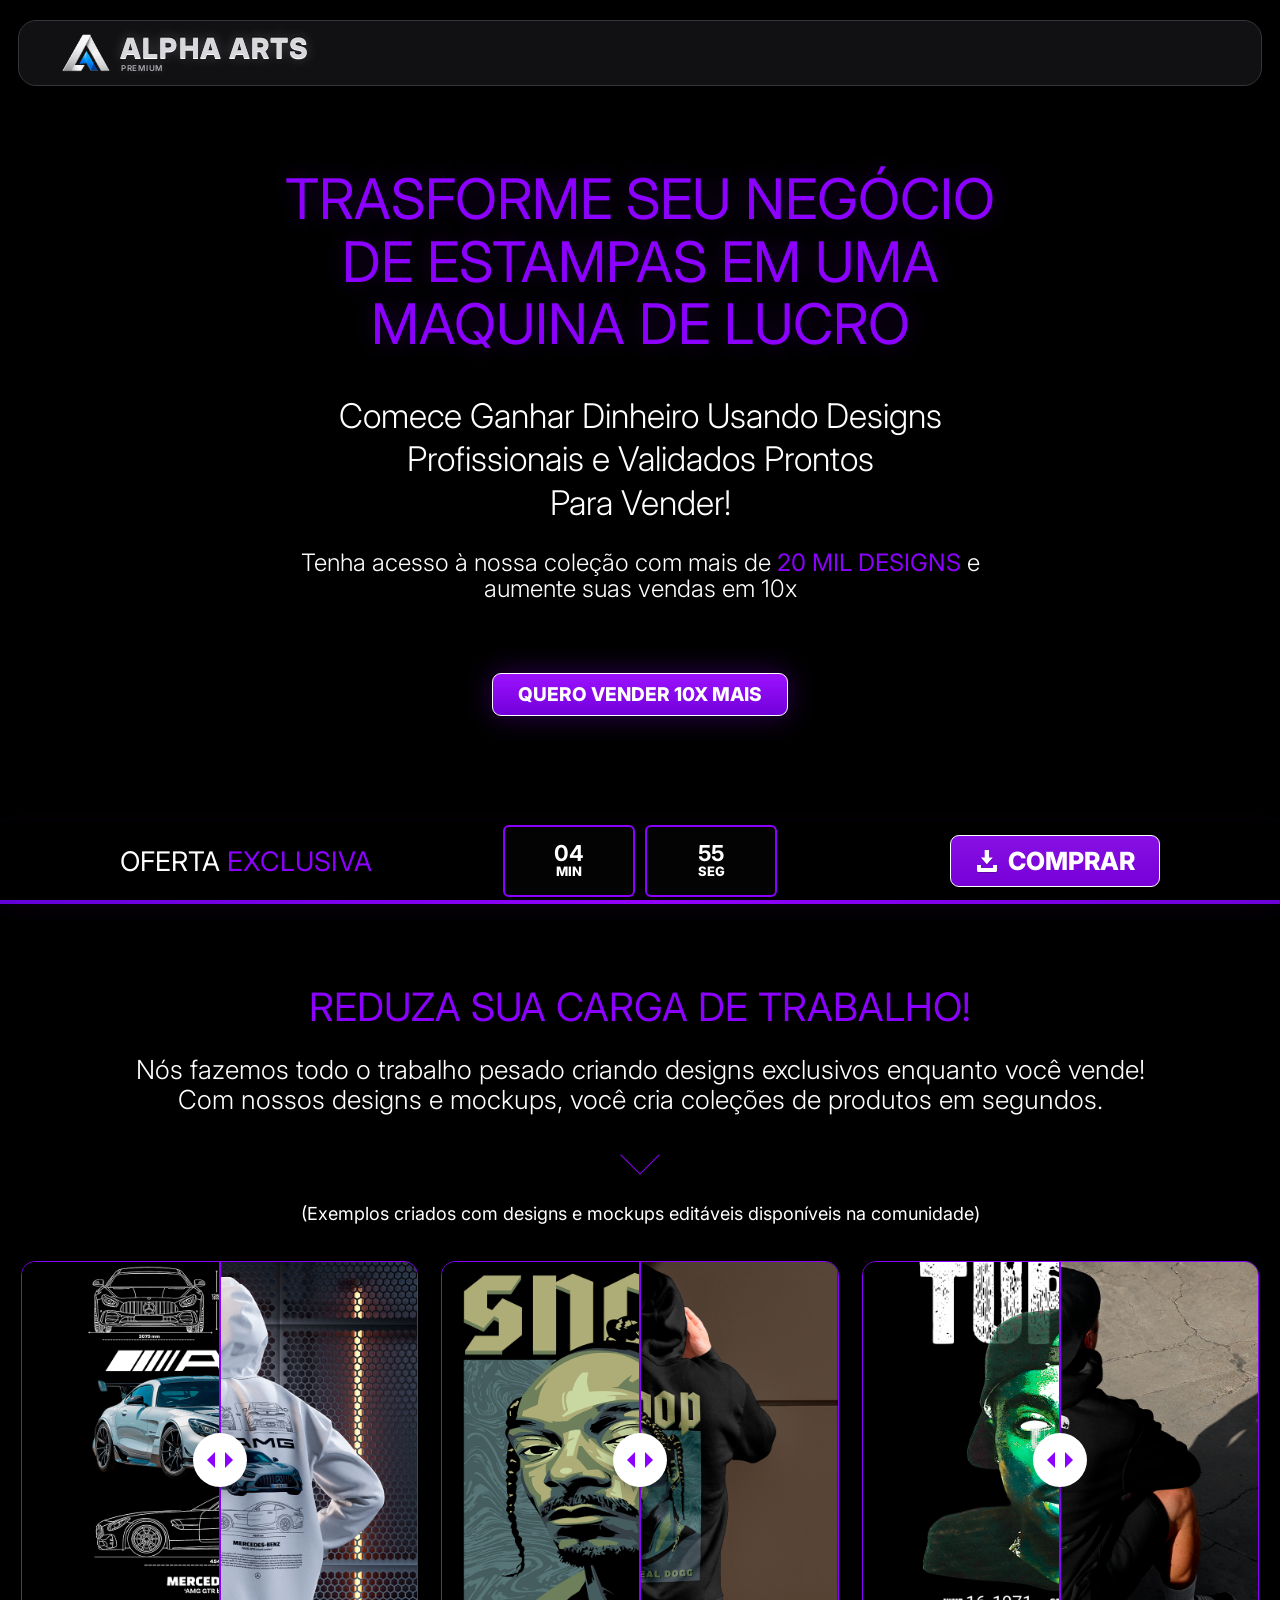
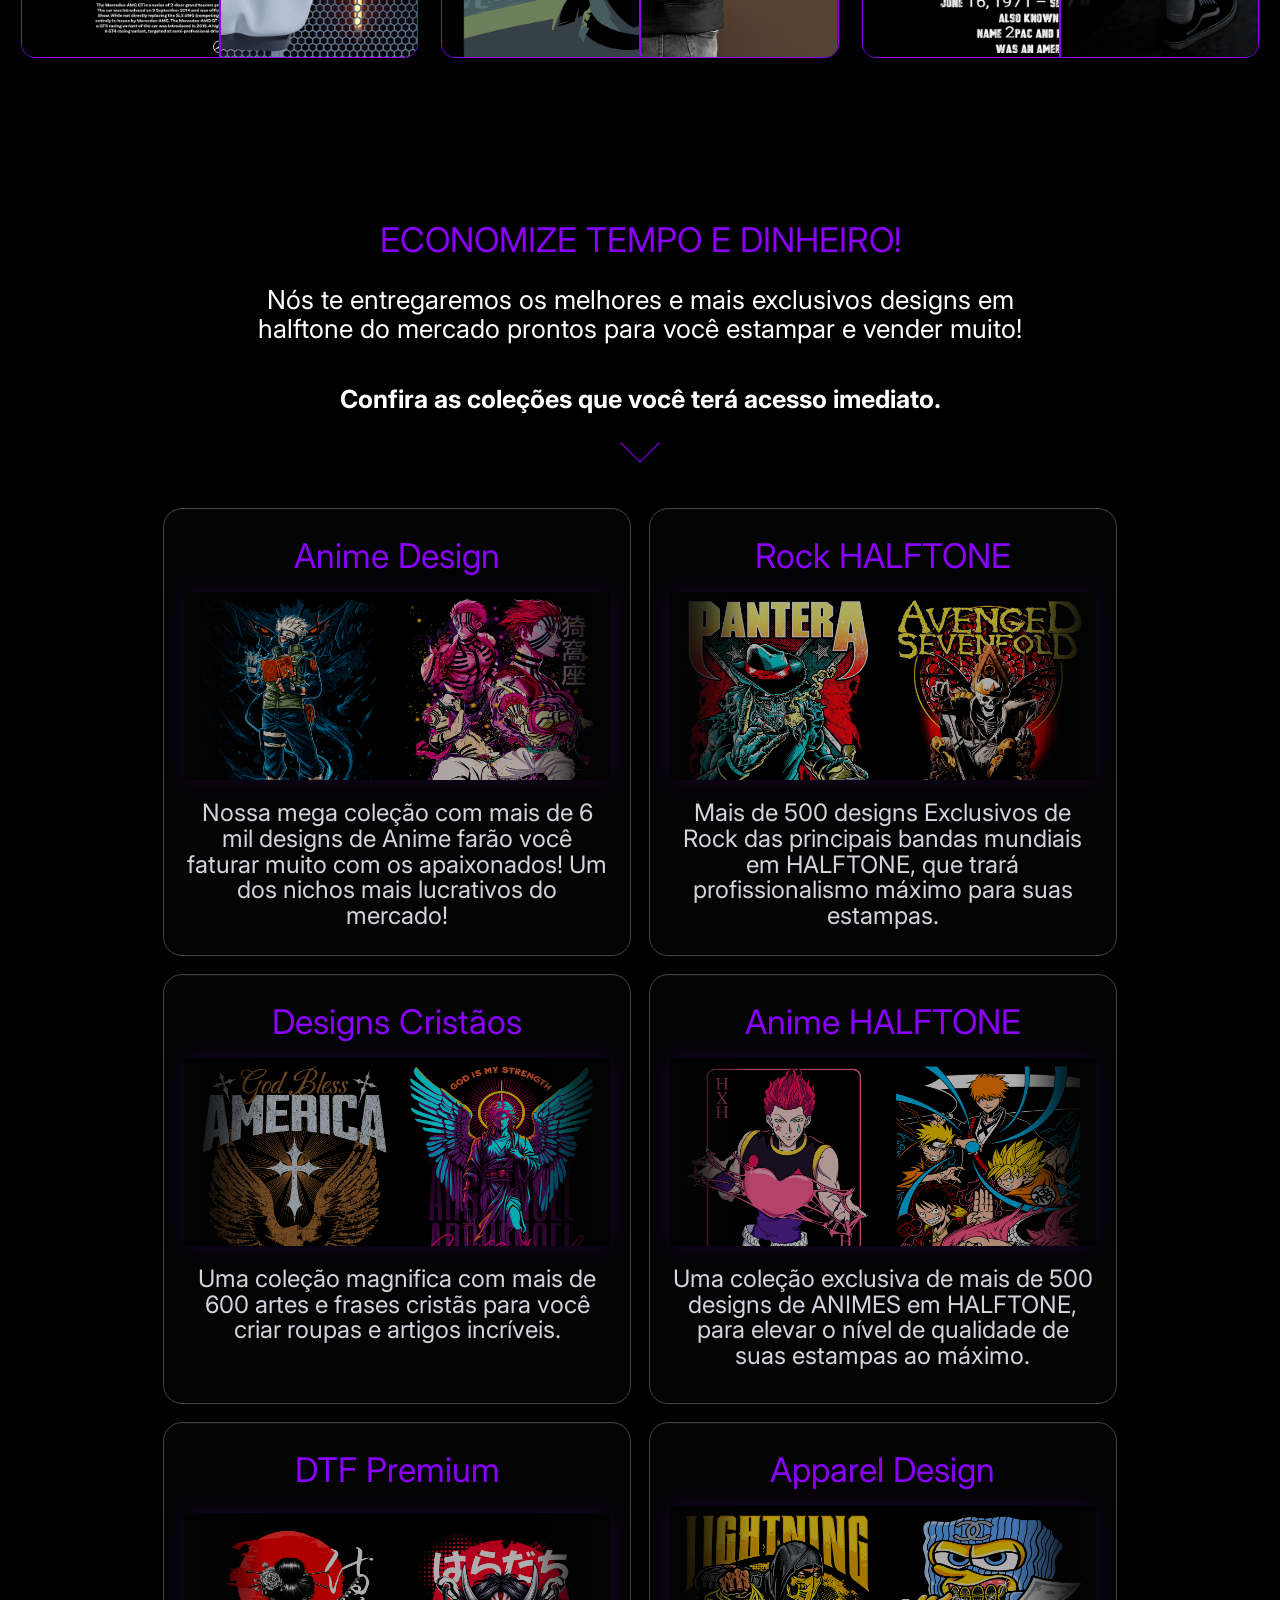
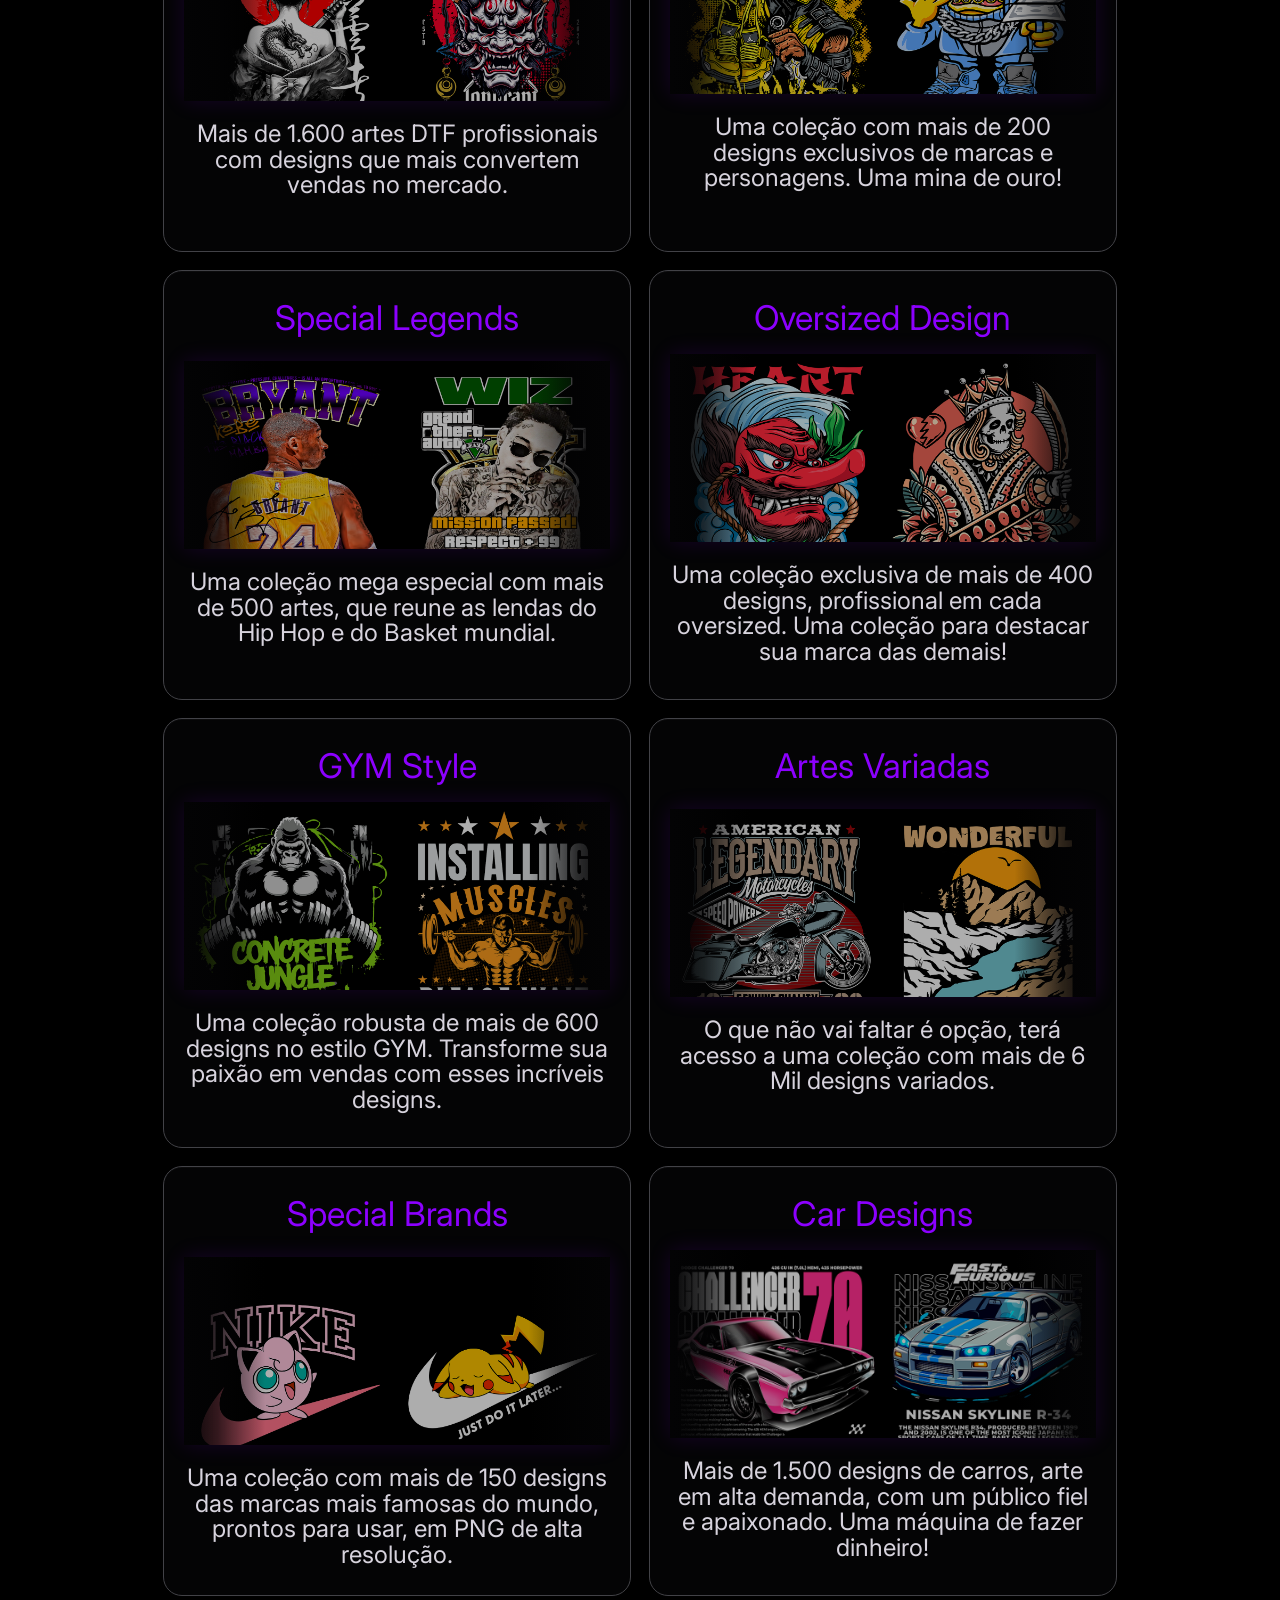
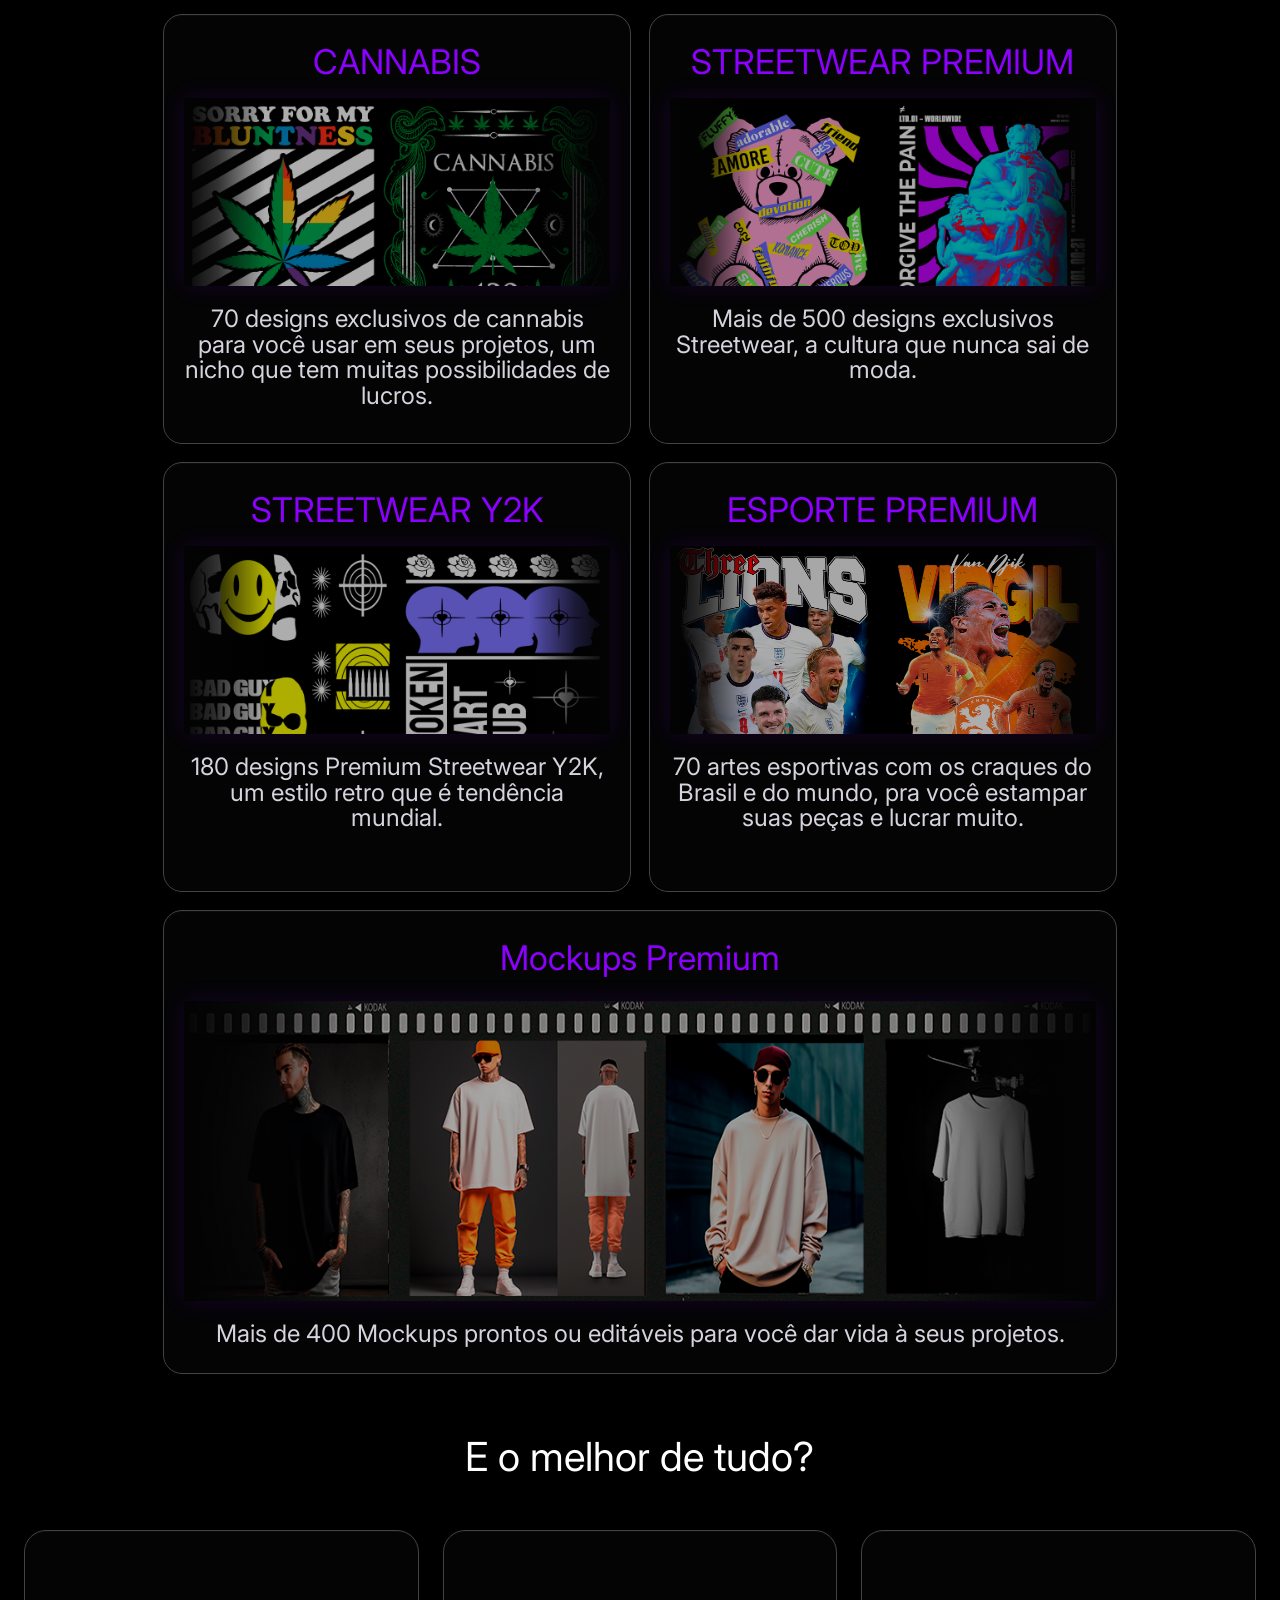
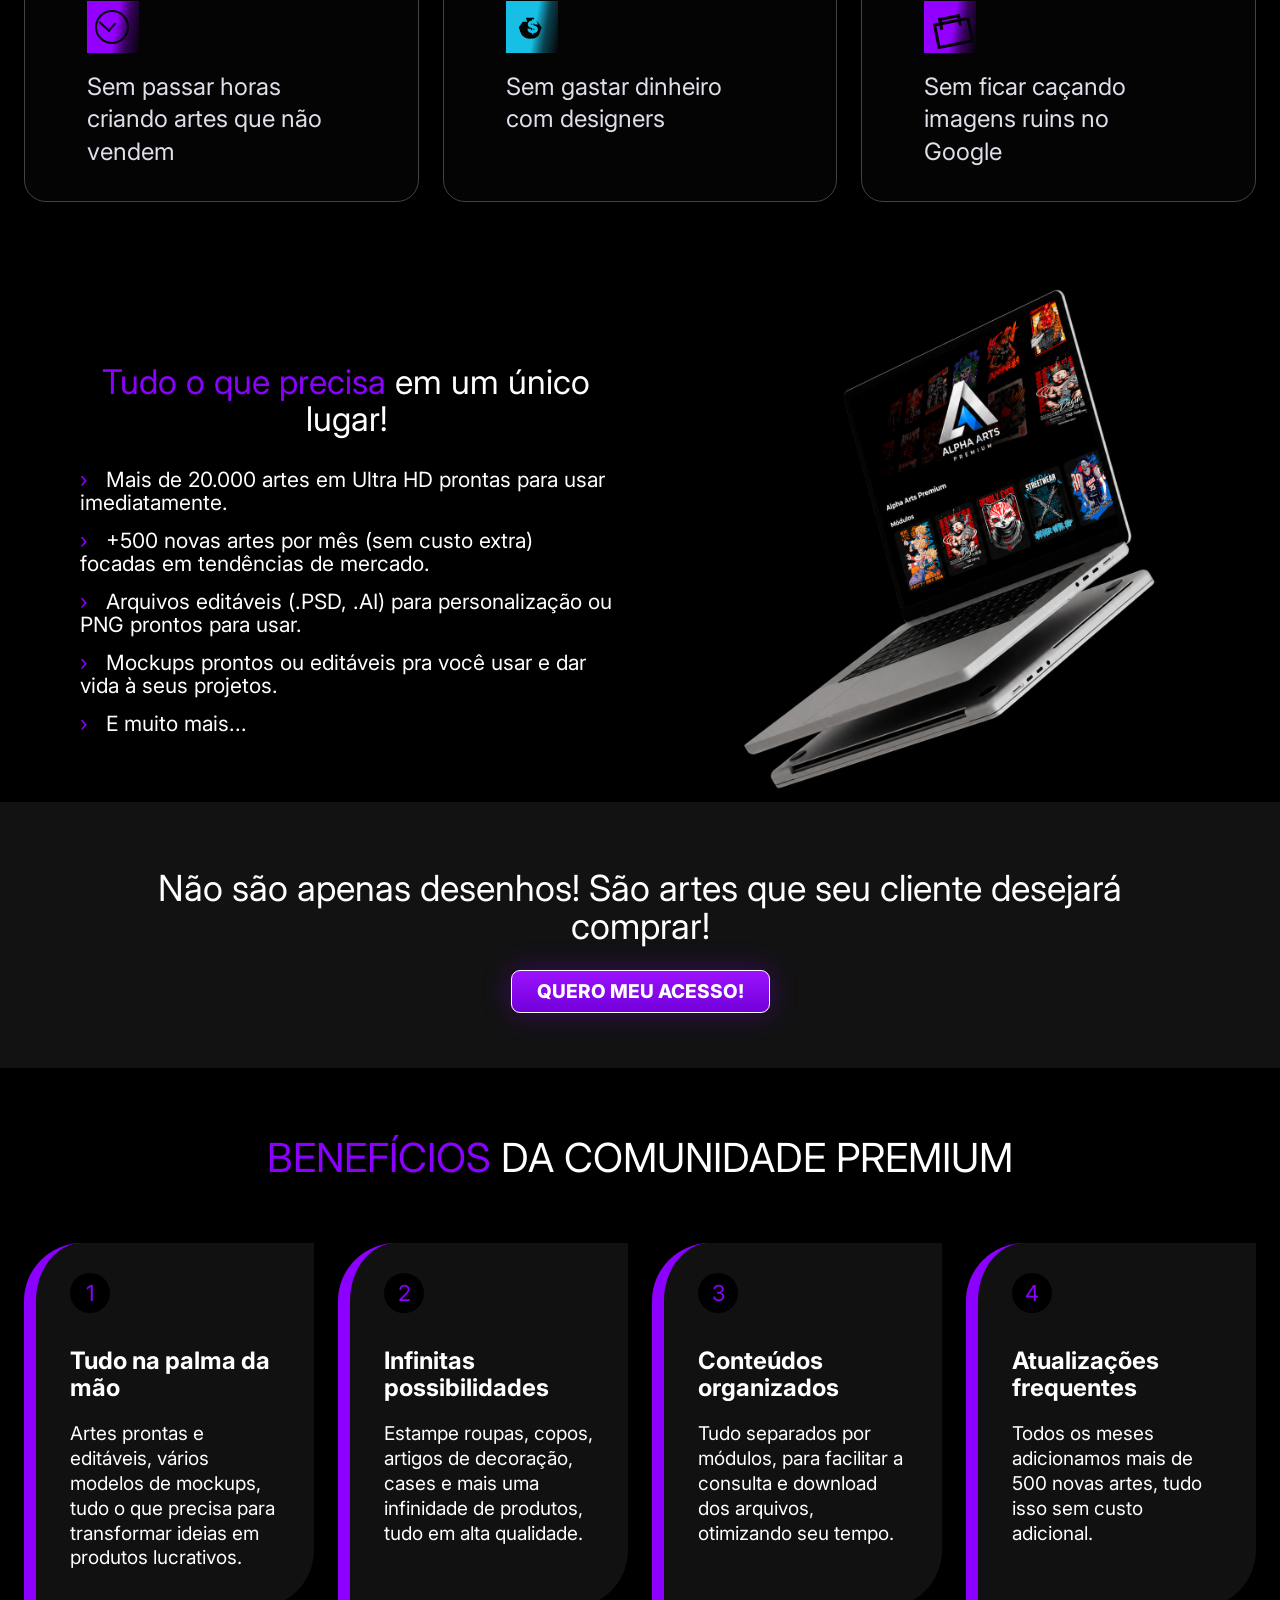
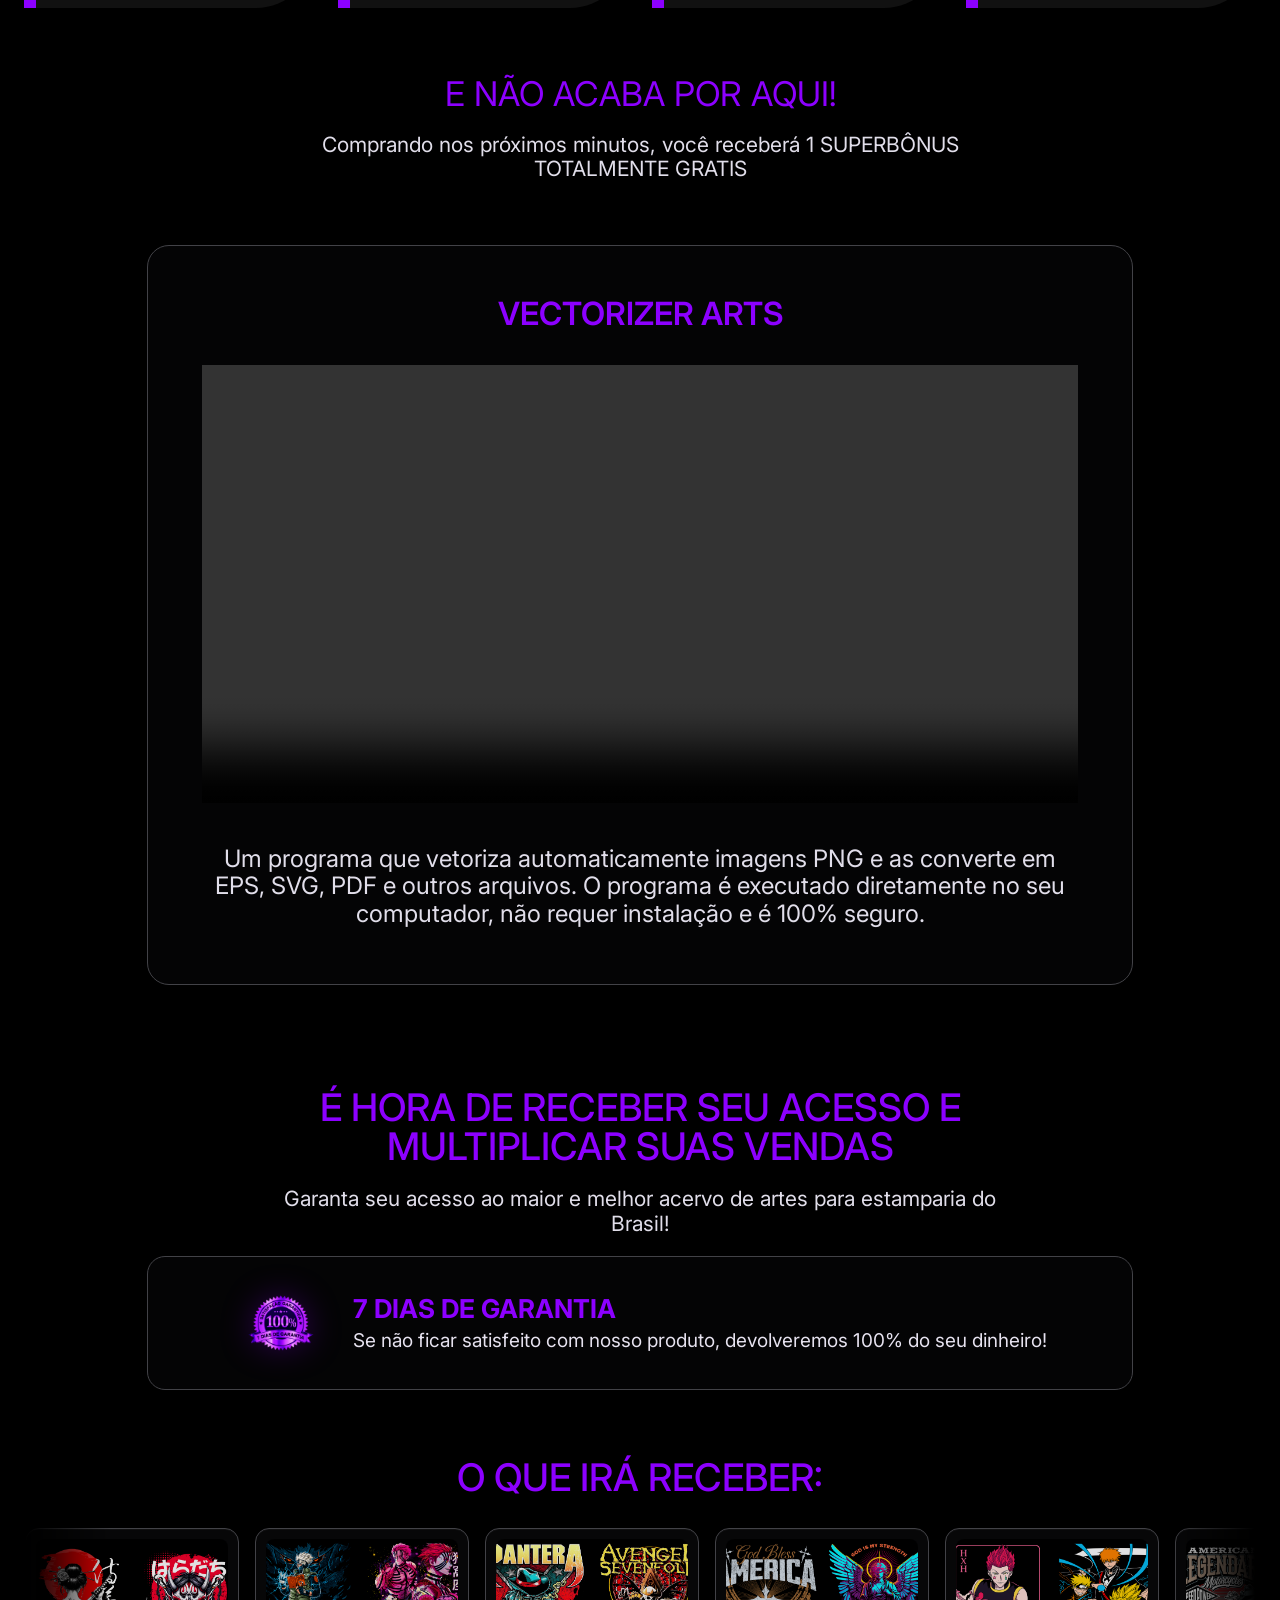
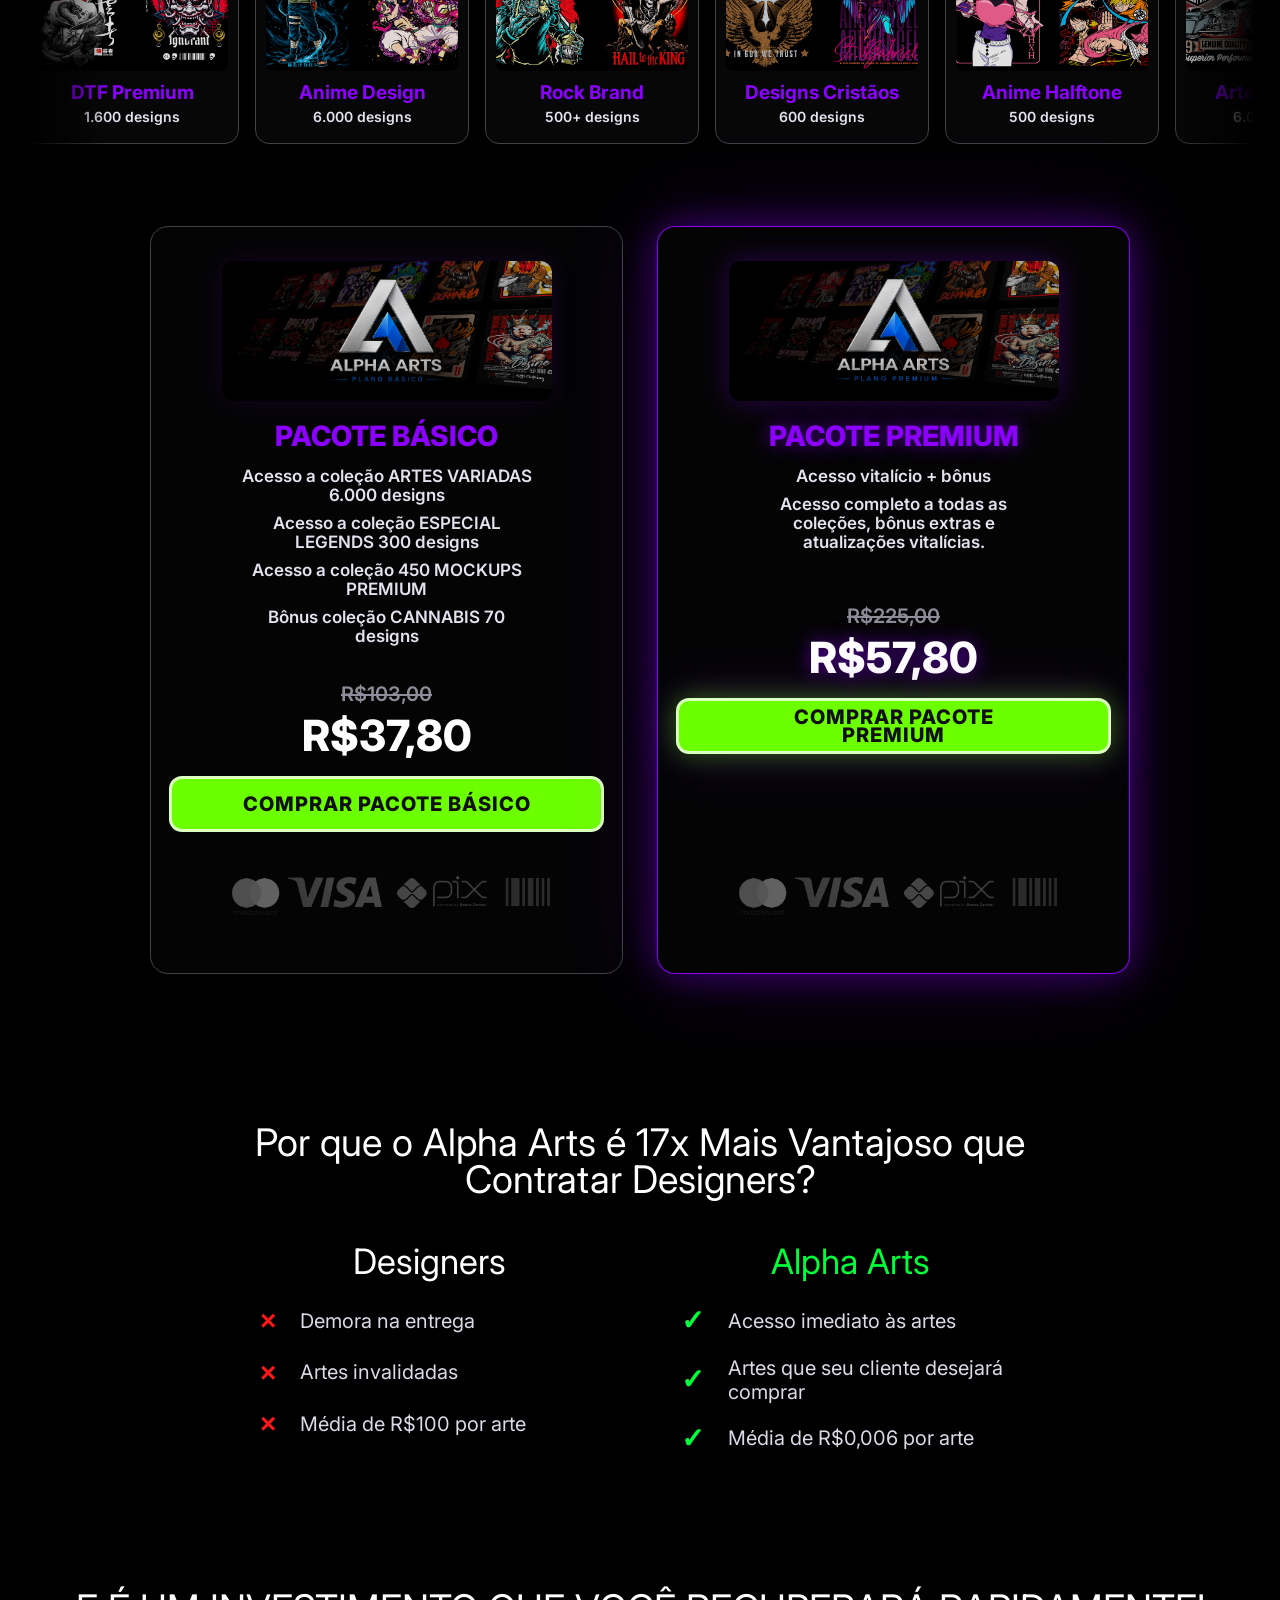
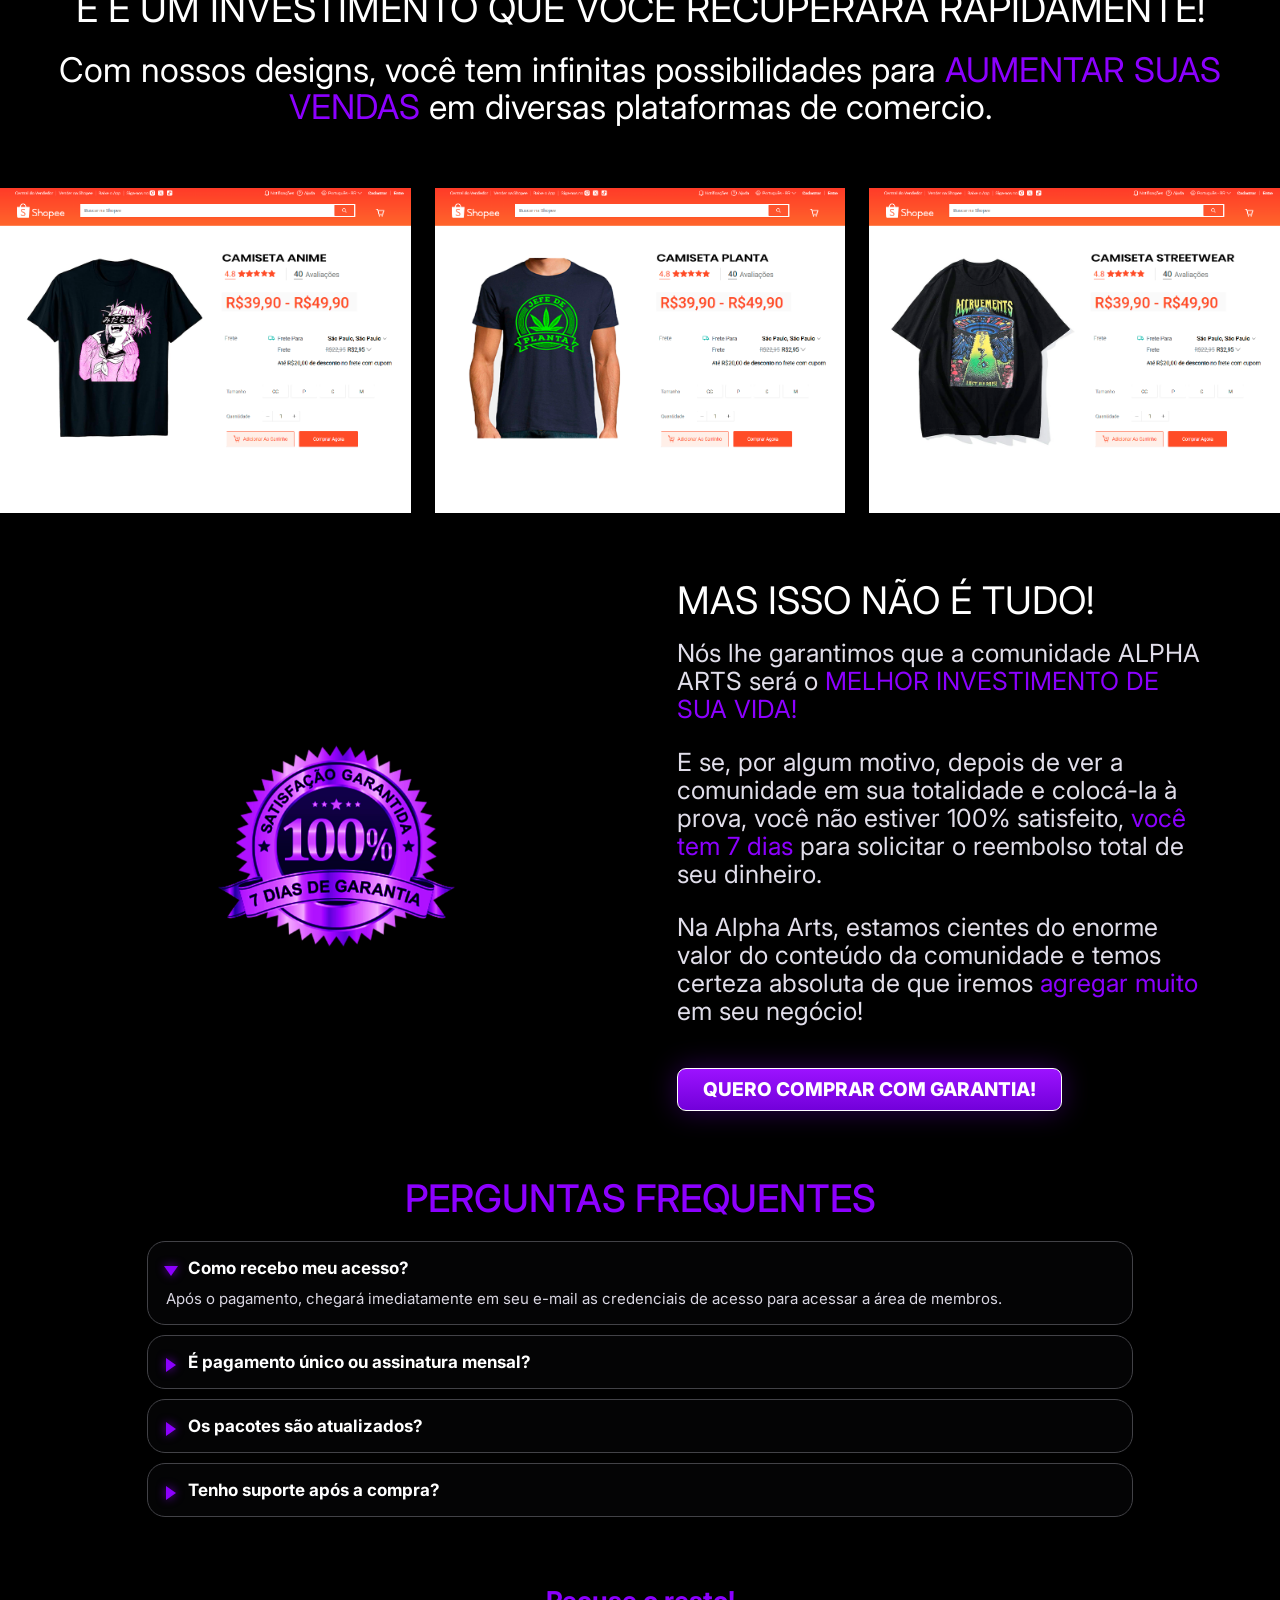
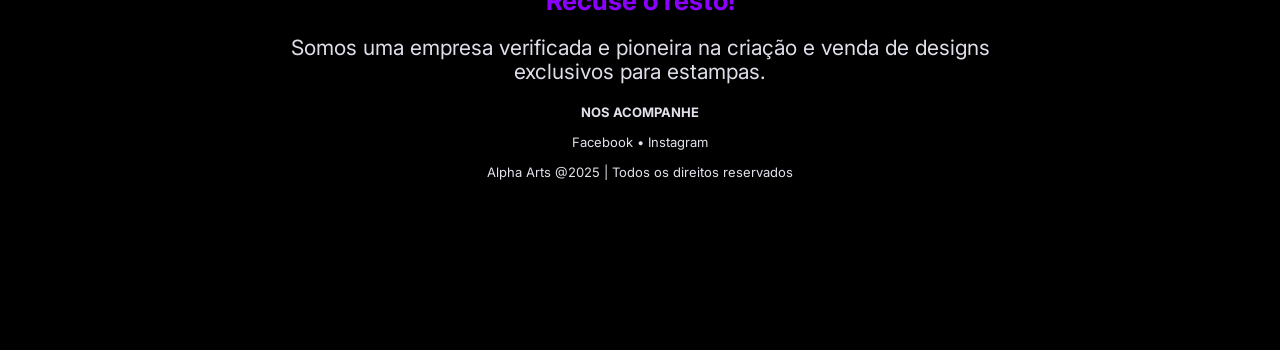
==== index.html @ f7eb7b73 "Refine workload comparison labels" ====
<!doctype html>
<html lang="pt-BR">
<head>
  <meta charset="utf-8">
  <meta name="viewport" content="width=device-width, initial-scale=1">
  <title>Alpha Arts</title>
  <link rel="icon" type="image/png" href="logo-lateral.png">
  <link rel="apple-touch-icon" href="logo-lateral.png">
  <link rel="preconnect" href="https://fonts.googleapis.com">
  <link rel="preconnect" href="https://fonts.gstatic.com" crossorigin>
  <link href="https://fonts.googleapis.com/css2?family=Inter:wght@400;500;600;700;800&display=swap" rel="stylesheet">
  <link rel="stylesheet" href="styles.css">
  <script src="script.js" defer></script>
</head>
<body>
  <main class="phone-page">
    <header class="top-pill">
      <div class="alpha-logo" aria-label="Alpha Arts Premium">
        <img src="logo-lateral.png" alt="">
        <span><strong>ALPHA ARTS</strong><small>PREMIUM</small></span>
      </div>
    </header>

    <section class="hero">
      <h1>TRASFORME SEU NEGÓCIO<br class="hero-break"><span class="mobile-space"> </span>DE ESTAMPAS EM UMA<br class="hero-break"><span class="mobile-space"> </span>MAQUINA DE LUCRO</h1>
      <p class="hero-sub">Comece Ganhar Dinheiro Usando Designs<br class="hero-break"><span class="mobile-space"> </span>Profissionais e Validados Prontos<br class="hero-break"><span class="mobile-space"> </span>Para Vender!</p>

      <div class="logo-strip">
        <div class="alpha-logo" aria-label="Alpha Arts Premium">
          <img src="logo-lateral.png" alt="">
          <span><strong>ALPHA ARTS</strong><small>PREMIUM</small></span>
        </div>
      </div>

      <div class="mockup-stage">
        <img class="mockup-bg" src="assets/teste-fundo-carrossel-mockup-2.png" alt="">
        <img class="mockup-top" src="assets/teste-topo-carrossel-mockup-2.png" alt="">
      </div>

      <p class="access-copy">Tenha acesso à nossa coleção com mais de <strong>20 MIL DESIGNS</strong> e aumente suas vendas em 10x</p>
      <a class="primary-btn" href="#acesso">QUERO VENDER 10x MAIS</a>
    </section>

    <section class="premium-strip" aria-label="Benefícios principais">
      <div class="premium-track">
        <img src="assets/carrossel-pt2.png" alt="Bônus exclusivos">
        <img src="assets/carrossel-pt1.png" alt="Desenhos em Ultra HD">
        <img src="assets/carrossel-pt5.png" alt="Acesso vitalício">
        <img src="assets/carrossel-pt4.png" alt="Conteúdo premium">
        <img src="assets/carrossel-pt3.png" alt="Conteúdo atualizado">
        <img src="assets/carrossel-pt2.png" alt="">
        <img src="assets/carrossel-pt1.png" alt="">
        <img src="assets/carrossel-pt5.png" alt="">
        <img src="assets/carrossel-pt4.png" alt="">
        <img src="assets/carrossel-pt3.png" alt="">
      </div>
    </section>

    <section class="workload">
      <h2>REDUZA SUA CARGA DE TRABALHO!</h2>
      <p>Nós fazemos todo o trabalho pesado criando designs exclusivos enquanto você vende!<br>Com nossos designs e mockups, você cria coleções de produtos em segundos.</p>
      <div class="arrow-down"></div>
      <span class="workload-note">(Exemplos criados com designs e mockups editáveis disponíveis na comunidade)</span>

      <div class="workload-grid">
        <article class="compare-card">
          <div class="compare-layer compare-before">
            <img src="assets/workload-car-design.png" alt="">
            <span class="compare-label before-label">Nosso design</span>
          </div>
          <div class="compare-layer compare-after">
            <img src="assets/workload-car-product.png" alt="">
            <span class="compare-label after-label">Seu produto</span>
          </div>
          <span class="compare-line"></span>
          <span class="compare-handle" aria-hidden="true"></span>
        </article>

        <article class="compare-card has-labels">
          <div class="compare-layer compare-before">
            <img src="assets/workload-snoop-design.png" alt="">
            <span class="compare-label before-label">Nosso design</span>
          </div>
          <div class="compare-layer compare-after">
            <img src="assets/workload-snoop-product.png" alt="">
            <span class="compare-label after-label">Seu produto</span>
          </div>
          <span class="compare-line"></span>
          <span class="compare-handle" aria-hidden="true"></span>
        </article>

        <article class="compare-card">
          <div class="compare-layer compare-before">
            <img src="assets/workload-tupac-design.png" alt="">
            <span class="compare-label before-label">Nosso design</span>
          </div>
          <div class="compare-layer compare-after">
            <img src="assets/workload-tupac-product.png" alt="">
            <span class="compare-label after-label">Seu produto</span>
          </div>
          <span class="compare-line"></span>
          <span class="compare-handle" aria-hidden="true"></span>
        </article>
      </div>
    </section>

    <section class="intro">
      <h2>ECONOMIZE TEMPO E DINHEIRO!</h2>
      <p>Nós te entregaremos os melhores e mais exclusivos designs em halftone do mercado prontos para você estampar e vender muito!</p>
      <h3>Confira as coleções que você terá acesso imediato.</h3>
      <div class="arrow-down"></div>
    </section>

    <section class="collections">
      <article class="collection-card">
        <h4>Anime Design</h4>
        <div class="thumb-row">
          <img src="assets/Carro-anime-1.png" alt="">
          <img src="assets/carro-anime-2.png" alt="">
          <img src="assets/carro-anime-3.png" alt="">
        </div>
        <p>Nossa mega coleção com mais de 6 mil designs de Anime farão você faturar muito com os apaixonados! Um dos nichos mais lucrativos do mercado!</p>
      </article>

      <article class="collection-card">
        <h4>Rock HALFTONE</h4>
        <div class="thumb-row">
          <img src="assets/carro-rock-1.png" alt="">
          <img src="assets/carro-rock-2.png" alt="">
          <img src="assets/carro-rock-3.png" alt="">
        </div>
        <p>Mais de 500 designs Exclusivos de Rock das principais bandas mundiais em HALFTONE, que trará profissionalismo máximo para suas estampas.</p>
      </article>

      <article class="collection-card compact">
        <h4>Designs Cristãos</h4>
        <div class="thumb-row">
          <img src="assets/carro-cri-1.png" alt="">
          <img src="assets/carro-cri-2.png" alt="">
          <img src="assets/carro-cri-3.png" alt="">
        </div>
        <p>Uma coleção magnifica com mais de 600 artes e frases cristãs para você criar roupas e artigos incríveis.</p>
      </article>

      <article class="collection-card compact">
        <h4>Anime HALFTONE</h4>
        <div class="thumb-row">
          <img src="assets/car-an1.png" alt="">
          <img src="assets/car-ani2.png" alt="">
          <img src="assets/car-an3.png" alt="">
        </div>
        <p>Uma coleção exclusiva de mais de 500 designs de ANIMES em HALFTONE, para elevar o nível de qualidade de suas estampas ao máximo.</p>
      </article>

      <article class="collection-card text-only">
        <h4>DTF Premium</h4>
        <div class="thumb-row">
          <img src="assets/cer-dtf1.png" alt="">
          <img src="assets/car-dtd2.png" alt="">
          <img src="assets/car-dtf3.png" alt="">
        </div>
        <p>Mais de 1.600 artes DTF profissionais com designs que mais convertem vendas no mercado.</p>
      </article>

      <article class="collection-card compact">
        <h4>Apparel Design</h4>
        <div class="thumb-row">
          <img src="assets/car-ap1.png" alt="">
          <img src="assets/car-ap2.png" alt="">
          <img src="assets/car-ap3.png" alt="">
        </div>
        <p>Uma coleção com mais de 200 designs exclusivos de marcas e personagens. Uma mina de ouro!</p>
      </article>

      <article class="collection-card text-only">
        <h4>Special Legends</h4>
        <div class="thumb-row">
          <img src="assets/car-ep1.png" alt="">
          <img src="assets/car-ep2.png" alt="">
          <img src="assets/car-ep3.png" alt="">
        </div>
        <p>Uma coleção mega especial com mais de 500 artes, que reune as lendas do Hip Hop e do Basket mundial.</p>
      </article>

      <article class="collection-card compact">
        <h4>Oversized Design</h4>
        <div class="thumb-row">
          <img src="assets/car-ov1.png" alt="">
          <img src="assets/car-ov2.png" alt="">
          <img src="assets/car-ov3.png" alt="">
        </div>
        <p>Uma coleção exclusiva de mais de 400 designs, profissional em cada oversized. Uma coleção para destacar sua marca das demais!</p>
      </article>

      <article class="collection-card compact">
        <h4>GYM Style</h4>
        <div class="thumb-row">
          <img src="assets/gym-carro-1.png" alt="">
          <img src="assets/gym-carro-2.png" alt="">
          <img src="assets/gym-carro-3.png" alt="">
        </div>
        <p>Uma coleção robusta de mais de 600 designs no estilo GYM. Transforme sua paixão em vendas com esses incríveis designs.</p>
      </article>

      <article class="collection-card text-only">
        <h4>Artes Variadas</h4>
        <div class="thumb-row">
          <img src="assets/car-vr1.png" alt="">
          <img src="assets/car-vr2.png" alt="">
          <img src="assets/car-vr3.png" alt="">
        </div>
        <p>O que não vai faltar é opção, terá acesso a uma coleção com mais de 6 Mil designs variados.</p>
      </article>

      <article class="collection-card text-only">
        <h4>Special Brands</h4>
        <div class="thumb-row">
          <img src="assets/car-esp1.png" alt="">
          <img src="assets/car-esp2.png" alt="">
          <img src="assets/car-esp3.png" alt="">
        </div>
        <p>Uma coleção com mais de 150 designs das marcas mais famosas do mundo, prontos para usar, em PNG de alta resolução.</p>
      </article>

      <article class="collection-card compact">
        <h4>Car Designs</h4>
        <div class="thumb-row">
          <img src="assets/carrossel-cars-1.png" alt="">
          <img src="assets/carrossel-cars-2.png" alt="">
          <img src="assets/crrossel-cars-3.png" alt="">
        </div>
        <p>Mais de 1.500 designs de carros, arte em alta demanda, com um público fiel e apaixonado. Uma máquina de fazer dinheiro!</p>
      </article>

      <article class="collection-card compact">
        <h4>CANNABIS</h4>
        <div class="thumb-row">
          <img src="assets/carrossel-canabis-1.png" alt="">
          <img src="assets/CARROSSEL-CANNABIS-2.png" alt="">
          <img src="assets/CARROSSEL-CANNABIS-3.png" alt="">
        </div>
        <p>70 designs exclusivos de cannabis para você usar em seus projetos, um nicho que tem muitas possibilidades de lucros.</p>
      </article>

      <article class="collection-card compact">
        <h4>STREETWEAR PREMIUM</h4>
        <div class="thumb-row">
          <img src="assets/CARROSSEL-STREET1.png" alt="">
          <img src="assets/CARROSSEL-STREET-3.png" alt="">
          <img src="assets/CARROSSEL-STREET-4.png" alt="">
        </div>
        <p>Mais de 500 designs exclusivos Streetwear, a cultura que nunca sai de moda.</p>
      </article>

      <article class="collection-card compact">
        <h4>STREETWEAR Y2K</h4>
        <div class="thumb-row">
          <img src="assets/CARROSSEL-Y2K-1.png" alt="">
          <img src="assets/CARROSSEL-Y2K-2.png" alt="">
          <img src="assets/CARROSSEL-Y2K-3.png" alt="">
        </div>
        <p>180 designs Premium Streetwear Y2K, um estilo retro que é tendência mundial.</p>
      </article>

      <article class="collection-card compact">
        <h4>ESPORTE PREMIUM</h4>
        <div class="thumb-row">
          <img src="assets/sport1.png" alt="">
          <img src="assets/sport2.png" alt="">
          <img src="assets/sport3.png" alt="">
        </div>
        <p>70 artes esportivas com os craques do Brasil e do mundo, pra você estampar suas peças e lucrar muito.</p>
      </article>

      <article class="collection-card text-only wide-card">
        <h4>Mockups Premium</h4>
        <div class="thumb-row">
          <img src="assets/teste-topo-carrossel-mockup-2.png" alt="">
          <img src="assets/teste-fundo-carrossel-mockup-2.png" alt="">
          <img src="assets/teste-fundo-carrossel-mockup-1.png" alt="">
          <img src="assets/Teste-topo-carrossel-mockup-1.png" alt="">
        </div>
        <p>Mais de 400 Mockups prontos ou editáveis para você dar vida à seus projetos.</p>
      </article>
    </section>

    <section class="benefits">
      <h3>E o melhor de tudo?</h3>
      <div class="benefit-card">
        <span class="benefit-icon icon-clock" aria-hidden="true"></span>
        <p>Sem passar horas criando artes que não vendem</p>
      </div>
      <div class="benefit-card">
        <span class="benefit-icon icon-money" aria-hidden="true"></span>
        <p>Sem gastar dinheiro com designers</p>
      </div>
      <div class="benefit-card">
        <span class="benefit-icon icon-folder" aria-hidden="true"></span>
        <p>Sem ficar caçando imagens ruins no Google</p>
      </div>
    </section>

    <section class="toolkit">
      <div class="toolkit-copy">
        <h2><span>Tudo o que precisa</span> em um único lugar!</h2>
        <ul>
          <li>Mais de 20.000 artes em Ultra HD prontas para usar imediatamente.</li>
          <li>+500 novas artes por mês (sem custo extra) focadas em tendências de mercado.</li>
          <li>Arquivos editáveis (.PSD, .AI) para personalização ou PNG prontos para usar.</li>
          <li>Mockups prontos ou editáveis pra você usar e dar vida à seus projetos.</li>
          <li>E muito mais...</li>
        </ul>
      </div>
      <img src="NOTEBOOK.png" alt="">
    </section>

    <section class="desire-callout">
      <h2>Não são apenas desenhos! São artes que seu cliente desejará comprar!</h2>
      <a class="primary-btn" href="#acesso">QUERO MEU ACESSO!</a>
    </section>

    <section class="community">
      <h2><span>BENEFÍCIOS</span> DA COMUNIDADE PREMIUM</h2>
      <div class="community-grid">
        <article><span>1</span><h3>Tudo na palma da mão</h3><p>Artes prontas e editáveis, vários modelos de mockups, tudo o que precisa para transformar ideias em produtos lucrativos.</p></article>
        <article><span>2</span><h3>Infinitas possibilidades</h3><p>Estampe roupas, copos, artigos de decoração, cases e mais uma infinidade de produtos, tudo em alta qualidade.</p></article>
        <article><span>3</span><h3>Conteúdos organizados</h3><p>Tudo separados por módulos, para facilitar a consulta e download dos arquivos, otimizando seu tempo.</p></article>
        <article><span>4</span><h3>Atualizações frequentes</h3><p>Todos os meses adicionamos mais de 500 novas artes, tudo isso sem custo adicional.</p></article>
      </div>
    </section>

    <section class="bonus" id="comprar">
      <h2>E NÃO ACABA POR AQUI!</h2>
      <p>Comprando nos próximos minutos, você receberá 1 SUPERBÔNUS TOTALMENTE GRATIS</p>
      <article class="video-card">
        <h3>VECTORIZER ARTS</h3>
        <video src="assets/VSL-vetor.mp4" controls playsinline preload="metadata"></video>
        <p>Um programa que vetoriza automaticamente imagens PNG e as converte em EPS, SVG, PDF e outros arquivos. O programa é executado diretamente no seu computador, não requer instalação e é 100% seguro.</p>
      </article>
    </section>

    <section class="access">
      <h2>É HORA DE RECEBER SEU ACESSO E MULTIPLICAR SUAS VENDAS</h2>
      <p>Garanta seu acesso ao maior e melhor acervo de artes para estamparia do Brasil!</p>
      <div class="guarantee">
        <img src="assets/selo-novo-ok.png" alt="Satisfação garantida 7 dias de garantia">
        <div>
          <strong>7 DIAS DE GARANTIA</strong>
          <span>Se não ficar satisfeito com nosso produto, devolveremos 100% do seu dinheiro!</span>
        </div>
      </div>
    </section>

    <section class="receive">
      <h2>O QUE IRÁ RECEBER:</h2>
      <div class="receive-carousel" aria-label="Coleções inclusas">
        <div class="receive-track">
          <article><img src="assets/cer-dtf1.png" alt=""><strong>DTF Premium</strong><span>1.600 designs</span></article>
          <article><img src="assets/Carro-anime-1.png" alt=""><strong>Anime Design</strong><span>6.000 designs</span></article>
          <article><img src="assets/carro-rock-1.png" alt=""><strong>Rock Brand</strong><span>500+ designs</span></article>
          <article><img src="assets/carro-cri-1.png" alt=""><strong>Designs Cristãos</strong><span>600 designs</span></article>
          <article><img src="assets/car-an1.png" alt=""><strong>Anime Halftone</strong><span>500 designs</span></article>
          <article><img src="assets/car-vr1.png" alt=""><strong>Artes Variadas</strong><span>6.000 designs</span></article>
          <article><img src="assets/car-ap1.png" alt=""><strong>Apparel</strong><span>+200 designs</span></article>
          <article><img src="assets/car-ov1.png" alt=""><strong>Oversized</strong><span>400 designs</span></article>
          <article><img src="assets/gym-carro-1.png" alt=""><strong>GYM Style</strong><span>600 designs</span></article>
          <article><img src="assets/car-ep1.png" alt=""><strong>Special Legends</strong><span>500 designs</span></article>
          <article><img src="assets/teste-topo-carrossel-mockup-2.png" alt=""><strong>Mockups</strong><span>450 arquivos</span></article>
          <article><img src="assets/CARROSSEL-Y2K-1.png" alt=""><strong>Streetwear Y2K</strong><span>180 designs</span></article>
          <article><img src="assets/carrossel-canabis-1.png" alt=""><strong>Cannabis</strong><span>70 designs</span></article>
          <article><img src="assets/sport1.png" alt=""><strong>Esporte Premium</strong><span>70 designs</span></article>
          <article><img src="assets/carrossel-cars-1.png" alt=""><strong>Car Designs</strong><span>1.500 designs</span></article>
          <article><img src="assets/car-esp1.png" alt=""><strong>Special Brands</strong><span>150 designs</span></article>
          <article><img src="assets/cer-dtf1.png" alt=""><strong>DTF Premium</strong><span>1.600 designs</span></article>
          <article><img src="assets/Carro-anime-1.png" alt=""><strong>Anime Design</strong><span>6.000 designs</span></article>
          <article><img src="assets/carro-rock-1.png" alt=""><strong>Rock Brand</strong><span>500+ designs</span></article>
          <article><img src="assets/carro-cri-1.png" alt=""><strong>Designs Cristãos</strong><span>600 designs</span></article>
          <article><img src="assets/car-an1.png" alt=""><strong>Anime Halftone</strong><span>500 designs</span></article>
          <article><img src="assets/car-vr1.png" alt=""><strong>Artes Variadas</strong><span>6.000 designs</span></article>
          <article><img src="assets/car-ap1.png" alt=""><strong>Apparel</strong><span>+200 designs</span></article>
          <article><img src="assets/car-ov1.png" alt=""><strong>Oversized</strong><span>400 designs</span></article>
        </div>
      </div>
    </section>

    <section class="pricing">
      <article class="price-card basic-card">
        <img class="plan-image" src="plano-basico.png" alt="">
        <h3>PACOTE BÁSICO</h3>
        <p>Acesso a coleção ARTES VARIADAS 6.000 designs</p>
        <p>Acesso a coleção ESPECIAL LEGENDS 300 designs</p>
        <p>Acesso a coleção 450 MOCKUPS PREMIUM</p>
        <p>Bônus coleção CANNABIS 70 designs</p>
        <p class="old-price">R$103,00</p>
        <p class="new-price">R$37,80</p>
        <a class="discount-btn" href="https://pay.cakto.com.br/fpw8qdf_868838">COMPRAR PACOTE BÁSICO</a>
        <img class="pay-methods" src="assets/Group-2-2.webp" alt="Mastercard, Visa, Pix e boleto">
      </article>

      <article class="price-card featured premium-card">
        <img class="plan-image" src="plano-premium.png" alt="">
        <h3>PACOTE PREMIUM</h3>
        <span>Acesso vitalício + bônus</span>
        <p>Acesso completo a todas as coleções, bônus extras e atualizações vitalícias.</p>
        <p class="old-price">R$225,00</p>
        <p class="new-price">R$57,80</p>
        <a class="discount-btn premium-btn" href="https://pay.cakto.com.br/qbfdnq8_868851">COMPRAR PACOTE<br>PREMIUM</a>
        <img class="pay-methods" src="assets/Group-2-2.webp" alt="Mastercard, Visa, Pix e boleto">
      </article>
    </section>

    <section class="comparison">
      <h3>Por que o Alpha Arts é 17x Mais Vantajoso que Contratar Designers?</h3>
      <div class="compare-grid">
        <div class="designer-side">
          <strong>Designers</strong>
          <p><span>×</span>Demora na entrega</p>
          <p><span>×</span>Artes invalidadas</p>
          <p><span>×</span>Média de R$100 por arte</p>
        </div>
        <div class="alphaarts-side">
          <strong>Alpha Arts</strong>
          <p><span>✓</span>Acesso imediato às artes</p>
          <p><span>✓</span>Artes que seu cliente desejará comprar</p>
          <p><span>✓</span>Média de R$0,006 por arte</p>
        </div>
      </div>
    </section>

    <section class="investment" id="acesso">
      <h2>E É UM INVESTIMENTO QUE VOCÊ RECUPERARÁ RAPIDAMENTE!</h2>
      <p>Com nossos designs, você tem infinitas possibilidades para <span>AUMENTAR SUAS VENDAS</span> em diversas plataformas de comercio.</p>
      <div class="shopee-grid">
        <img src="assets/EX-SHOPEE-1-1.png" alt="">
        <img src="assets/EX-SHOPEE-2.png" alt="">
        <img src="assets/EX-SHOPEE-3.png" alt="">
      </div>
    </section>

    <section class="final-guarantee">
      <img src="assets/selo-novo-ok.png" alt="Satisfação garantida 7 dias de garantia">
      <div>
        <h2>MAS ISSO NÃO É TUDO!</h2>
        <p>Nós lhe garantimos que a comunidade ALPHA ARTS será o <span>MELHOR INVESTIMENTO DE SUA VIDA!</span></p>
        <p>E se, por algum motivo, depois de ver a comunidade em sua totalidade e colocá-la à prova, você não estiver 100% satisfeito, <span>você tem 7 dias</span> para solicitar o reembolso total de seu dinheiro.</p>
        <p>Na Alpha Arts, estamos cientes do enorme valor do conteúdo da comunidade e temos certeza absoluta de que iremos <span>agregar muito</span> em seu negócio!</p>
        <a class="primary-btn" href="#acesso">QUERO COMPRAR COM GARANTIA!</a>
      </div>
    </section>

    <section class="faq">
      <h2>PERGUNTAS FREQUENTES</h2>
      <details open>
        <summary>Como recebo meu acesso?</summary>
        <p>Após o pagamento, chegará imediatamente em seu e-mail as credenciais de acesso para acessar a área de membros.</p>
      </details>
      <details>
        <summary>É pagamento único ou assinatura mensal?</summary>
        <p>Tanto o pacote premium quanto o básico são pagamento único, com acesso vitalício e atualizações inclusas.</p>
      </details>
      <details>
        <summary>Os pacotes são atualizados?</summary>
        <p>Sim! Na Alpha Arts há atualização todos os meses, mantendo o alto nível e variedade de designs.</p>
      </details>
      <details>
        <summary>Tenho suporte após a compra?</summary>
        <p>Sim! Após o pagamento, chegará uma mensagem automática imediata em seu WhatsApp.</p>
      </details>
    </section>

    <footer class="footer">
      <h3>Recuse o resto!</h3>
      <p>Somos uma empresa verificada e pioneira na criação e venda de designs exclusivos para estampas.</p>
      <strong>NOS ACOMPANHE</strong>
      <span>Facebook • Instagram</span>
      <small>Alpha Arts @2025 | Todos os direitos reservados</small>
    </footer>
  </main>

  <section class="offer">
    <div class="offer-label">OFERTA <span>EXCLUSIVA</span></div>
    <div class="timer-box"><strong data-minutes>26</strong><small>MIN</small></div>
    <div class="timer-box"><strong data-seconds>55</strong><small>SEG</small></div>
    <a class="buy-fixed" href="https://pay.cakto.com.br/qbfdnq8_868851"><span class="download-icon" aria-hidden="true"></span>COMPRAR</a>
  </section>

  <div class="coupon-popup" data-coupon-popup aria-hidden="true">
    <div class="coupon-card" role="dialog" aria-modal="true" aria-labelledby="coupon-title">
      <button class="coupon-close" type="button" data-coupon-close aria-label="Fechar">×</button>
      <span class="coupon-badge">OFERTA LIBERADA</span>
      <h2 id="coupon-title">Entre na comunidade Alpha Arts</h2>
      <p>Seu tempo acabou, mas ainda dá para garantir um cupom exclusivo de <strong>10% OFF</strong> agora.</p>
      <a class="coupon-btn" href="https://chat.whatsapp.com/IS90TdroM5u7THb8Vi2mJI" target="_blank" rel="noopener">PEGAR MEU CUPOM NO WHATSAPP</a>
    </div>
  </div>
</body>
</html>
---- styles.css ----
:root {
  --bg: #000;
  --panel: #050506;
  --line: #424247;
  --text: #f7f5ff;
  --muted: #d7d3dd;
  --purple: #8c00ff;
  --purple-2: #a000ff;
  --purple-3: #6900d7;
}

* {
  box-sizing: border-box;
}

html {
  background: #000;
  scroll-behavior: smooth;
}

body {
  margin: 0;
  min-height: 100vh;
  background: #000;
  color: var(--text);
  font-family: Inter, Arial, Helvetica, sans-serif;
  letter-spacing: 0;
}

body::before {
  content: "";
  position: fixed;
  inset: 0;
  z-index: -1;
  background:
    radial-gradient(circle at 50% 12%, rgba(140, 0, 255, .10), transparent 27%),
    radial-gradient(circle at 50% 72%, rgba(140, 0, 255, .06), transparent 30%),
    #000;
}

a {
  color: inherit;
  text-decoration: none;
}

img {
  display: block;
  max-width: 100%;
}

.phone-page {
  width: 100%;
  min-height: 100vh;
  overflow: hidden;
  padding: 20px 0 120px;
}

.top-pill {
  width: min(calc(100% - 36px), 1342px);
  height: 77px;
  margin: 0 auto;
  border: 1px solid #35353a;
  border-radius: 21px;
  background: #111113;
  display: flex;
  align-items: center;
  padding: 0 43px;
  animation: rise .7s ease both;
}

.top-pill img {
  width: 54px;
  height: auto;
}

.alpha-logo {
  display: inline-flex;
  align-items: center;
  gap: 10px;
  line-height: 1;
  letter-spacing: 0;
}

.alpha-logo span {
  display: inline-grid;
  gap: 2px;
}

.alpha-logo strong {
  color: #d7d7dc;
  font-size: 31px;
  font-weight: 800;
  letter-spacing: 1.2px;
  text-shadow:
    0 1px 0 #fff,
    0 -1px 0 rgba(0, 0, 0, .75),
    0 0 13px rgba(255, 255, 255, .22);
}

.alpha-logo small {
  margin-left: 1px;
  color: #aaaab0;
  font-size: 8px;
  font-weight: 600;
  letter-spacing: .7px;
  text-shadow: 0 0 7px rgba(255, 255, 255, .18);
}

.hero {
  width: min(calc(100% - 32px), 980px);
  min-height: 750px;
  margin: 0 auto;
  padding: 139px 0 0;
  text-align: center;
  animation: rise .8s .08s ease both;
}

.hero h1 {
  max-width: 910px;
  margin: 0 auto;
  color: var(--purple);
  font-size: 60px;
  line-height: 1.13;
  font-weight: 400;
  text-transform: uppercase;
  text-shadow: 0 0 20px rgba(140, 0, 255, .26);
}

.hero-sub {
  max-width: 860px;
  margin: 43px auto 26px;
  color: #fff;
  font-size: 39px;
  line-height: 1.32;
  font-weight: 300;
  text-shadow: none;
}

.logo-strip,
.mockup-stage {
  display: none;
}

.access-copy {
  max-width: 760px;
  margin: 0 auto 38px;
  color: #fff;
  font-size: 27px;
  line-height: 1.08;
  font-weight: 300;
}

.access-copy strong {
  color: var(--purple);
  font-weight: 400;
}

.primary-btn {
  display: inline-flex;
  align-items: center;
  justify-content: center;
  min-height: 47px;
  padding: 0 25px;
  border: 1px solid #fff;
  border-radius: 9px;
  background: linear-gradient(180deg, #9c12ff 0%, #7200da 100%);
  color: #fff;
  font-size: 21px;
  line-height: 1;
  font-weight: 800;
  text-transform: uppercase;
  box-shadow: 0 0 28px rgba(140, 0, 255, .32);
  transition: transform .18s ease, box-shadow .18s ease, filter .18s ease;
}

.primary-btn:hover {
  transform: translateY(-2px);
  filter: saturate(1.15);
  box-shadow: 0 0 38px rgba(140, 0, 255, .58);
}

.hero .primary-btn {
  margin-top: 46px;
}

.mobile-space {
  display: none;
}

.premium-strip {
  width: 100%;
  min-height: 58px;
  overflow: hidden;
  padding: 0;
  background: linear-gradient(90deg, #6200d8 0%, #9300ff 50%, #6d00d9 100%);
  color: #fff;
  font-size: 22px;
  font-weight: 700;
  box-shadow: 0 -8px 30px rgba(140, 0, 255, .16);
}

.premium-track {
  display: flex;
  width: max-content;
  min-height: 58px;
  align-items: center;
  gap: 118px;
  animation: stripSlide 42s linear infinite;
  will-change: transform;
}

.premium-track img {
  width: auto;
  height: 40px;
  flex: 0 0 auto;
}

.intro {
  width: min(calc(100% - 32px), 900px);
  margin: 0 auto;
  padding: 110px 0 48px;
  text-align: center;
}

.intro h2,
.community h2,
.bonus h2 {
  max-width: 760px;
  margin: 0 auto;
  color: var(--purple);
  font-size: clamp(34px, 3vw, 38px);
  line-height: 1.08;
  font-weight: 400;
  text-transform: uppercase;
}

.intro p {
  max-width: 840px;
  margin: 26px auto 42px;
  color: #fff;
  font-size: clamp(25px, 2.25vw, 29px);
  line-height: 1.12;
  font-weight: 400;
}

.intro p::first-letter {
  color: #fff;
}

.intro h3,
.benefits h3 {
  max-width: 740px;
  margin: 0 auto;
  color: #fff;
  font-size: 28px;
  line-height: 1.18;
  font-weight: 700;
}

.arrow-down {
  width: 28px;
  height: 28px;
  margin: 14px auto 0;
  border-right: 1px solid var(--purple);
  border-bottom: 1px solid var(--purple);
  transform: rotate(45deg);
  animation: pulseArrow 1.45s ease-in-out infinite;
}

.collections {
  width: min(calc(100% - 48px), 74.5vw, 1430px);
  margin: 0 auto;
  display: grid;
  grid-template-columns: repeat(2, minmax(0, 1fr));
  gap: 20px;
  padding: 3px 0 0;
}

.collection-card,
.benefit-card {
  border: 1px solid var(--line);
  border-radius: 19px;
  background: rgba(5, 5, 6, .95);
  box-shadow: inset 0 1px 0 rgba(255, 255, 255, .03), 0 0 0 rgba(140, 0, 255, 0);
}

.collection-card {
  min-height: 465px;
  padding: 32px 22px 30px;
  text-align: center;
  overflow: hidden;
  transition: transform .25s ease, border-color .25s ease, box-shadow .25s ease;
  animation: reveal both;
  animation-timeline: view();
  animation-range: entry 0% cover 26%;
}

.collection-card:hover {
  transform: translateY(-4px);
  border-color: rgba(140, 0, 255, .75);
  box-shadow: 0 0 34px rgba(140, 0, 255, .16);
}

.collection-card h4 {
  margin: 0 0 18px;
  color: var(--purple);
  font-size: 38px;
  line-height: 1.1;
  font-weight: 400;
}

.thumb-row {
  position: relative;
  display: block;
  height: 180px;
  margin: 0 auto 24px;
  overflow: hidden;
  background: linear-gradient(90deg, #020203, rgba(140, 0, 255, .14), #020203);
  box-shadow: 0 0 21px rgba(140, 0, 255, .14);
}

.thumb-row::before,
.thumb-row::after {
  content: "";
  position: absolute;
  top: 0;
  bottom: 0;
  z-index: 2;
  width: 19%;
  pointer-events: none;
}

.thumb-row::before {
  left: 0;
  background: linear-gradient(90deg, #030304 0%, rgba(3, 3, 4, .72) 42%, transparent 100%);
}

.thumb-row::after {
  right: 0;
  background: linear-gradient(270deg, #030304 0%, rgba(3, 3, 4, .72) 42%, transparent 100%);
}

.carousel-track {
  display: flex;
  width: calc(var(--items, 3) * 200%);
  height: 100%;
  animation: slideLeft var(--duration, 20s) linear infinite;
  will-change: transform;
}

.thumb-row img {
  position: static;
  flex: 0 0 calc(100% / (var(--items, 3) * 2));
  width: 100%;
  height: 100%;
  object-fit: cover;
  object-position: center top;
  border-radius: 2px;
  filter: brightness(.68) saturate(1.08);
  transform: scale(1);
}

.collection-card p {
  max-width: 560px;
  margin: 0 auto;
  color: var(--muted);
  font-size: 28px;
  line-height: 1.06;
  font-weight: 400;
}

.collection-card.compact,
.collection-card.text-only {
  min-height: 465px;
}

.collection-card.compact .thumb-row {
  height: 180px;
}

.wide-card {
  grid-column: 1 / -1;
}

.wide-card .thumb-row {
  height: 310px;
}

.wide-card p {
  max-width: 900px;
}

.collection-card.text-only {
  display: block;
}

.collection-card.text-only h4 {
  margin-bottom: 25px;
}

.benefits {
  width: min(calc(100% - 48px), 1428px);
  margin: 0 auto;
  padding: 92px 0 0;
  display: grid;
  grid-template-columns: repeat(3, minmax(0, 1fr));
  gap: 26px;
}

.benefits h3 {
  grid-column: 1 / -1;
  margin-bottom: 22px;
  text-align: left;
  max-width: none;
  text-align: center;
  font-size: 46px;
  font-weight: 400;
}

.benefit-card {
  min-height: 268px;
  padding: 69px 62px 36px;
  margin-bottom: 0;
  border-radius: 22px;
}

.benefit-icon {
  position: relative;
  display: flex;
  align-items: center;
  justify-content: center;
  width: 52px;
  height: 52px;
  margin-bottom: 18px;
  border-radius: 0;
  overflow: visible;
  color: #050505;
  background: linear-gradient(100deg, #9300ff 0%, #9300ff 54%, rgba(147, 0, 255, .36) 74%, rgba(147, 0, 255, 0) 100%);
}

.benefit-icon::before,
.benefit-icon::after {
  position: absolute;
  display: block;
  content: "";
}

.icon-clock::before {
  width: 30px;
  height: 30px;
  left: 8px;
  top: 9px;
  border: 2px solid #050505;
  border-radius: 50%;
}

.icon-clock::after {
  left: 22px;
  top: 17px;
  width: 9px;
  height: 12px;
  border-left: 2px solid #050505;
  border-bottom: 2px solid #050505;
  transform-origin: left bottom;
  transform: rotate(-48deg);
}

.icon-money {
  background: linear-gradient(100deg, #17bfe4 0%, #17bfe4 54%, rgba(23, 191, 228, .34) 74%, rgba(23, 191, 228, 0) 100%);
}

.icon-money::before {
  left: 13px;
  top: 14px;
  width: 23px;
  height: 24px;
  border-radius: 48% 48% 55% 55%;
  background: #050505;
  clip-path: polygon(18% 30%, 38% 30%, 31% 13%, 68% 13%, 61% 30%, 82% 30%, 100% 54%, 82% 100%, 18% 100%, 0 54%);
}

.icon-money::after {
  content: "$";
  left: 21px;
  top: 18px;
  color: #17bfe4;
  font-size: 17px;
  line-height: 1;
  font-weight: 900;
}

.icon-folder::before {
  left: 11px;
  top: 19px;
  width: 31px;
  height: 20px;
  border: 3px solid #050505;
  transform: rotate(-11deg);
}

.icon-folder::after {
  left: 15px;
  top: 15px;
  width: 16px;
  height: 9px;
  border: 3px solid #050505;
  border-bottom: 0;
  transform: rotate(-11deg);
}

.benefit-card p {
  width: min(100%, 290px);
  margin: 0;
  color: #e1deea;
  font-size: 28px;
  line-height: 1.35;
}

.community,
.bonus,
.access,
.receive,
.pricing,
.comparison,
.final-guarantee,
.investment,
.faq,
.footer,
.toolkit,
.desire-callout {
  width: min(calc(100% - 48px), 986px);
  margin: 0 auto;
  padding: 80px 0 0;
  text-align: center;
}

.toolkit {
  width: min(calc(100% - 48px), 1120px);
  display: grid;
  grid-template-columns: 1fr 1fr;
  align-items: center;
  gap: 55px;
  text-align: left;
}

.toolkit h2 {
  color: #fff;
  font-size: 38px;
  line-height: 1.08;
  font-weight: 400;
  text-align: center;
}

.toolkit h2 span {
  color: var(--purple);
}

.toolkit ul {
  display: grid;
  gap: 14px;
  margin: 30px 0 0;
  padding: 0;
  list-style: none;
}

.toolkit li {
  color: #fff;
  font-size: 24px;
  line-height: 1.12;
}

.toolkit li::before {
  content: "›";
  color: var(--purple);
  margin-right: 18px;
}

.toolkit img {
  width: 100%;
}

.desire-callout {
  width: 100%;
  max-width: none;
  padding: 55px 24px;
  background: #121212;
}

.desire-callout h2 {
  max-width: 1000px;
  margin: 0 auto 24px;
  color: #fff;
  font-size: 42px;
  line-height: 1.05;
  font-weight: 400;
}

.community {
  width: min(calc(100% - 48px), 1620px);
}

.community h2 {
  max-width: 900px;
  color: #fff;
  font-size: 44px;
}

.community h2 span {
  color: var(--purple);
}

.community-grid {
  display: grid;
  grid-template-columns: repeat(4, minmax(0, 1fr));
  gap: 24px;
  margin-top: 76px;
}

.community-grid article {
  height: 420px;
  min-height: 0;
  padding: 36px 38px 28px;
  border-radius: 64px 0 64px 0;
  border-left: 12px solid var(--purple);
  background: #111;
  text-align: left;
  overflow: hidden;
}

.community-grid span {
  display: inline-grid;
  place-items: center;
  width: 44px;
  height: 44px;
  margin-bottom: 44px;
  border-radius: 50%;
  background: #000;
  color: var(--purple);
  font-size: 24px;
}

.community-grid h3 {
  margin: 0 0 24px;
  color: #fff;
  font-size: 27px;
  line-height: 1.15;
}

.community-grid p {
  margin: 0;
  color: #fff;
  font-size: 21px;
  line-height: 1.34;
}

.community img {
  width: min(100%, 610px);
  margin: 28px auto 24px;
}

.bonus {
  padding-bottom: 35px;
}

.bonus p,
.access p,
.comparison h3,
.final-guarantee p,
.footer p {
  max-width: 720px;
  margin: 20px auto;
  color: #e1deea;
  font-size: 21px;
  line-height: 1.15;
}

.bonus > img {
  width: min(100%, 650px);
  margin: 22px auto;
}

.bonus h3 {
  margin: 0;
  color: var(--purple);
  font-size: 32px;
  font-weight: 600;
}

.video-card {
  width: min(100%, 1128px);
  margin: 84px auto 0;
  padding: 60px 62px 70px;
  border: 1px solid var(--line);
  border-radius: 22px;
  background: rgba(5, 5, 6, .96);
}

.video-card h3 {
  margin-bottom: 32px;
  font-size: 37px;
}

.video-card video {
  width: 100%;
  max-height: 520px;
  background: #000;
  display: block;
}

.video-card p {
  max-width: 920px;
  margin: 42px auto 0;
  font-size: 28px;
}

.discount-btn {
  display: inline-flex;
  align-items: center;
  justify-content: center;
  min-height: 62px;
  padding: 0 36px;
  border: 3px solid rgba(255, 255, 255, .75);
  border-radius: 13px;
  background: #6cff00;
  color: #101010;
  font-size: 22px;
  line-height: 1;
  font-weight: 800;
  text-transform: uppercase;
  letter-spacing: 1px;
}

.primary-btn,
.discount-btn,
.coupon-btn {
  animation: buyPulse 2.1s ease-in-out infinite;
}

.premium-card {
  border-color: rgba(140, 0, 255, .95);
  box-shadow: 0 0 34px rgba(140, 0, 255, .34), 0 0 90px rgba(140, 0, 255, .14);
}

.premium-card .plan-image {
  box-shadow: 0 0 28px rgba(140, 0, 255, .34);
}

.premium-card h3,
.premium-card .new-price {
  text-shadow: 0 0 18px rgba(140, 0, 255, .62);
}

.premium-btn {
  min-height: 72px;
  line-height: .92;
  box-shadow: 0 0 28px rgba(108, 255, 0, .38), 0 0 54px rgba(140, 0, 255, .24);
  animation: premiumButtonPulse 1.9s ease-in-out infinite;
}

.coupon-popup {
  position: fixed;
  inset: 0;
  z-index: 1000;
  display: grid;
  place-items: center;
  padding: 20px;
  background: rgba(0, 0, 0, .78);
  opacity: 0;
  pointer-events: none;
  transition: opacity .2s ease;
}

.coupon-popup.is-open {
  opacity: 1;
  pointer-events: auto;
}

.coupon-card {
  position: relative;
  width: min(100%, 520px);
  padding: 36px 28px 30px;
  border: 1px solid rgba(140, 0, 255, .82);
  border-radius: 18px;
  background: radial-gradient(circle at 50% 0, rgba(140, 0, 255, .26), rgba(7, 7, 9, .98) 54%);
  color: #fff;
  text-align: center;
  box-shadow: 0 0 46px rgba(140, 0, 255, .35), 0 20px 70px rgba(0, 0, 0, .8);
}

.coupon-close {
  position: absolute;
  top: 12px;
  right: 14px;
  width: 32px;
  height: 32px;
  border: 0;
  background: transparent;
  color: #fff;
  font-size: 28px;
  line-height: 1;
  cursor: pointer;
}

.coupon-badge {
  display: inline-flex;
  min-height: 34px;
  align-items: center;
  padding: 0 18px;
  border-radius: 999px;
  background: linear-gradient(90deg, #6512d4, #a200ff);
  font-size: 14px;
  font-weight: 800;
  letter-spacing: 1px;
}

.coupon-card h2 {
  margin: 20px auto 12px;
  color: var(--purple);
  font-size: 34px;
  line-height: 1.05;
  text-transform: uppercase;
}

.coupon-card p {
  max-width: 410px;
  margin: 0 auto 24px;
  color: #eeeaf5;
  font-size: 20px;
  line-height: 1.24;
}

.coupon-card strong {
  color: #6cff00;
}

.coupon-btn {
  display: inline-flex;
  min-height: 54px;
  align-items: center;
  justify-content: center;
  padding: 0 26px;
  border: 2px solid rgba(255, 255, 255, .85);
  border-radius: 10px;
  background: linear-gradient(90deg, #6512d4, #a200ff);
  color: #fff;
  font-size: 20px;
  font-weight: 800;
  text-decoration: none;
  box-shadow: 0 0 30px rgba(140, 0, 255, .46);
}

.pay-methods {
  width: min(75%, 360px);
  margin: 28px auto 0;
  opacity: .62;
}

.access h2,
.receive h2,
.comparison h2,
.final-guarantee h2,
.faq h2 {
  max-width: 800px;
  margin: 0 auto 20px;
  color: var(--purple);
  font-size: clamp(31px, 3vw, 38px);
  line-height: 1.05;
  font-weight: 500;
  text-transform: uppercase;
}

.guarantee,
.price-card,
.compare-grid > div,
.faq details {
  border: 1px solid var(--line);
  border-radius: 18px;
  background: rgba(5, 5, 6, .96);
}

.guarantee {
  display: flex;
  align-items: center;
  justify-content: center;
  gap: 24px;
  padding: 18px 28px;
  text-align: left;
}

.guarantee img {
  width: 96px;
  flex: 0 0 auto;
  filter: drop-shadow(0 0 16px rgba(143, 0, 255, .28));
}

.guarantee strong,
.price-card h3,
.compare-grid strong,
.footer h3 {
  color: var(--purple);
  font-size: 26px;
}

.guarantee span {
  display: block;
  margin-top: 6px;
  color: #e6e2ef;
  font-size: 19px;
  line-height: 1.15;
}

.receive {
  width: min(calc(100% - 48px), 1230px);
}

.receive-carousel {
  position: relative;
  overflow: hidden;
  padding: 10px 0 14px;
  mask-image: linear-gradient(90deg, transparent, #000 7%, #000 93%, transparent);
}

.receive-track {
  display: flex;
  width: max-content;
  gap: 16px;
  animation: receiveSlide 58s linear infinite;
  will-change: transform;
}

.receive-track article {
  width: 214px;
  min-height: 216px;
  flex: 0 0 auto;
  padding: 10px 10px 14px;
  border: 1px solid var(--line);
  border-radius: 14px;
  background: #070708;
  box-shadow: inset 0 1px 0 rgba(255, 255, 255, .04);
}

.receive-track img {
  width: 100%;
  height: 132px;
  object-fit: cover;
  border-radius: 8px;
  opacity: .88;
}

.receive-track strong,
.receive-track span {
  display: block;
  text-align: center;
}

.receive-track strong {
  margin-top: 12px;
  color: var(--purple);
  font-size: 19px;
  line-height: 1.05;
  font-weight: 700;
}

.receive-track span {
  margin-top: 5px;
  color: #e6e2ef;
  font-size: 14px;
  font-weight: 600;
}

.pricing {
  display: grid;
  width: min(calc(100% - 64px), 980px);
  grid-template-columns: repeat(2, minmax(0, 1fr));
  gap: 34px;
  align-items: start;
  padding-bottom: 62px;
}

.price-card {
  min-height: 640px;
  padding: 22px 22px 30px;
}

.plan-image {
  width: min(100%, 330px);
  height: 145px;
  object-fit: cover;
  object-position: center;
  display: block;
  margin: 0 auto 18px;
  border-radius: 12px;
  opacity: .9;
  box-shadow: 0 0 28px rgba(143, 0, 255, .14);
}

.price-card h3 {
  margin: 0 0 14px;
  font-size: 31px;
  font-weight: 800;
}

.price-card span,
.price-card p {
  display: block;
  max-width: 300px;
  margin: 0 auto 9px;
  color: #e5e1ee;
  font-size: 19px;
  line-height: 1.12;
  font-weight: 600;
}

.price-card.featured {
  box-shadow: 0 0 28px rgba(143, 0, 255, .20);
}

.price-card .old-price {
  margin-top: 28px;
  color: #8f8b98;
  font-size: 20px;
  text-decoration: line-through;
}

.price-card .new-price {
  color: #fff;
  font-size: 48px;
  line-height: 1;
  font-weight: 800;
}

.basic-card {
  transform: none;
}

.premium-card {
  transform: translateY(0);
}

.compare-grid {
  display: grid;
  grid-template-columns: 1fr 1fr;
  gap: 82px;
  width: min(100%, 760px);
  margin: 42px auto 0;
}

.compare-grid > div {
  padding: 0;
  border: 0;
  background: transparent;
  text-align: left;
}

.compare-grid p {
  color: #ddd9e7;
  font-size: 22px;
  line-height: 1.2;
  display: flex;
  align-items: center;
  gap: 24px;
  margin: 18px 0;
}

.comparison {
  width: min(calc(100% - 48px), 1120px);
}

.comparison h3 {
  max-width: 920px;
  color: #fff;
  font-size: 42px;
  line-height: .98;
  font-weight: 400;
}

.compare-grid strong {
  display: block;
  margin-bottom: 22px;
  color: #fff;
  font-size: 40px;
  font-weight: 400;
  text-align: center;
}

.alphaarts-side strong {
  color: #00ff3b;
}

.designer-side p span {
  color: #ff1717;
  font-size: 32px;
  font-weight: 900;
}

.alphaarts-side p span {
  color: #00ff3b;
  font-size: 32px;
  font-weight: 900;
}

.investment {
  width: 100%;
  max-width: none;
  padding-top: 145px;
}

.investment h2 {
  max-width: 1280px;
  margin: 0 auto 24px;
  color: #fff;
  font-size: 43px;
  line-height: 1.06;
  font-weight: 400;
  text-transform: uppercase;
}

.investment p {
  max-width: 1580px;
  margin: 0 auto 62px;
  color: #fff;
  font-size: 39px;
  line-height: 1.08;
}

.investment p span {
  color: var(--purple);
}

.shopee-grid {
  display: grid;
  grid-template-columns: repeat(3, 1fr);
  gap: 24px;
}

.shopee-grid img {
  width: 100%;
}

.final-guarantee {
  width: min(calc(100% - 48px), 1140px);
  display: grid;
  grid-template-columns: 1fr 1fr;
  align-items: center;
  gap: 74px;
  padding-top: 86px;
  text-align: left;
}

.final-guarantee img {
  width: min(100%, 390px);
  justify-self: center;
}

.final-guarantee h2 {
  max-width: none;
  margin: 0 0 18px;
  color: #fff;
  font-size: 44px;
  font-weight: 400;
}

.final-guarantee p {
  max-width: 610px;
  margin: 0 0 25px;
  color: #e1deea;
  font-size: 30px;
  line-height: 1.12;
}

.final-guarantee p span {
  color: var(--purple);
}

.final-guarantee .primary-btn {
  margin-top: 18px;
}

.faq {
  display: grid;
  gap: 10px;
}

.faq h2 {
  margin-bottom: 12px;
}

.faq details {
  padding: 16px 18px;
  text-align: left;
}

.faq summary {
  color: #fff;
  font-size: 17px;
  font-weight: 700;
  cursor: pointer;
}

.faq p {
  margin: 12px 0 0;
  color: #d9d6e2;
  font-size: 15px;
  line-height: 1.2;
}

.footer {
  padding-bottom: 50px;
}

.footer h3 {
  margin: 0 0 14px;
}

.footer strong,
.footer span,
.footer small {
  display: block;
  margin-top: 14px;
  color: #e4e0ec;
  font-size: 13px;
}

.offer {
  position: fixed;
  left: 0;
  right: 0;
  bottom: 0;
  z-index: 30;
  min-height: 97px;
  display: grid;
  grid-template-columns: minmax(280px, 1fr) 150px 150px minmax(280px, 1fr);
  align-items: center;
  gap: 10px;
  padding: 4px 9.35vw 0;
  background: #000;
  color: #fff;
  box-shadow: none;
  backdrop-filter: none;
}

.offer-label {
  justify-self: start;
  font-size: 29px;
  line-height: 1;
  font-weight: 400;
}

.offer-label span {
  color: var(--purple);
}

.timer-box {
  width: 150px;
  height: 96px;
  display: grid;
  align-content: center;
  justify-items: center;
  border: 2px solid var(--purple);
  border-radius: 6px;
  color: #fff;
  background: #030304;
}

.timer-box strong {
  font-size: 24px;
  line-height: .95;
}

.timer-box small {
  font-size: 15px;
  font-weight: 800;
}

.buy-fixed {
  justify-self: end;
  display: inline-flex;
  align-items: center;
  justify-content: center;
  min-width: 232px;
  min-height: 58px;
  gap: 10px;
  padding: 0 27px;
  border: 1px solid #fff;
  border-radius: 10px;
  background: linear-gradient(180deg, #8810e4, #7600d7);
  color: #fff;
  font-size: 28px;
  font-weight: 800;
  text-transform: uppercase;
  transition: transform .18s ease, box-shadow .18s ease;
}

.download-icon {
  position: relative;
  width: 25px;
  height: 26px;
  display: inline-block;
  flex: 0 0 auto;
  color: #fff;
}

.download-icon::before {
  content: "";
  position: absolute;
  left: 50%;
  top: 0;
  width: 18px;
  height: 18px;
  background: currentColor;
  clip-path: polygon(38% 0, 62% 0, 62% 45%, 83% 45%, 50% 82%, 17% 45%, 38% 45%);
  transform: translateX(-50%);
}

.download-icon::after {
  content: "";
  position: absolute;
  left: 50%;
  bottom: 1px;
  width: 20px;
  height: 7px;
  border: 4px solid currentColor;
  border-top: 0;
  border-radius: 0 0 2px 2px;
  box-sizing: border-box;
  clip-path: none;
  transform: translateX(-50%);
}

.download-icon {
  filter: drop-shadow(0 1px 0 rgba(0, 0, 0, .22));
}

.buy-fixed:hover {
  transform: translateY(-2px);
  box-shadow: 0 0 26px rgba(140, 0, 255, .44);
}

@keyframes buyPulse {
  0%, 100% {
    transform: scale(1);
    box-shadow: 0 0 18px rgba(140, 0, 255, .24);
  }
  50% {
    transform: scale(1.035);
    box-shadow: 0 0 30px rgba(140, 0, 255, .48);
  }
}

@keyframes premiumButtonPulse {
  0%, 100% {
    transform: scale(1);
    box-shadow: 0 0 24px rgba(108, 255, 0, .34), 0 0 54px rgba(140, 0, 255, .22);
  }

  50% {
    transform: scale(1.035);
    box-shadow: 0 0 36px rgba(108, 255, 0, .58), 0 0 74px rgba(140, 0, 255, .38);
  }
}

@keyframes rise {
  from {
    opacity: 0;
    transform: translateY(22px);
  }
  to {
    opacity: 1;
    transform: translateY(0);
  }
}

@keyframes reveal {
  from {
    opacity: 0;
    transform: translateY(34px);
  }
  to {
    opacity: 1;
    transform: translateY(0);
  }
}

@keyframes pulseArrow {
  0%, 100% {
    opacity: .45;
    transform: translateY(0) rotate(45deg);
  }
  50% {
    opacity: 1;
    transform: translateY(6px) rotate(45deg);
  }
}

@keyframes slideLeft {
  from {
    transform: translateX(0);
  }
  to {
    transform: translateX(-50%);
  }
}

@keyframes stripSlide {
  from {
    transform: translateX(0);
  }
  to {
    transform: translateX(-50%);
  }
}

@keyframes receiveSlide {
  from {
    transform: translateX(0);
  }
  to {
    transform: translateX(-50%);
  }
}

@media (max-width: 767px) {
  .phone-page {
    padding-top: 10px;
    padding-bottom: 92px;
  }

  .top-pill {
    width: calc(100% - 18px);
    height: 47px;
    border-radius: 13px;
    padding: 0 14px;
  }

  .top-pill img {
    width: 37px;
  }

  .alpha-logo strong {
    font-size: 22px;
  }

  .hero {
    width: calc(100% - 32px);
    min-height: 770px;
    padding-top: 61px;
  }

  .hero h1 {
    max-width: 370px;
    font-size: clamp(37px, 10.2vw, 41px);
    line-height: 1;
  }

  .hero-break {
    display: none;
  }

  .mobile-space {
    display: inline;
  }

  .hero-sub {
    max-width: 320px;
    margin-top: 33px;
    margin-bottom: 24px;
    font-size: clamp(28px, 7.7vw, 31px);
    line-height: 1.12;
  }

  .access-copy {
    max-width: 318px;
    margin-bottom: 40px;
    font-size: 21px;
    line-height: 1.1;
  }

  .primary-btn {
    width: min(100%, 326px);
    min-height: 47px;
    font-size: 20px;
    border-radius: 8px;
  }

  .premium-strip {
    min-height: 51px;
    font-size: 10px;
  }

  .premium-track {
    min-height: 51px;
    gap: 62px;
    animation-duration: 30s;
  }

  .premium-track img {
    height: 31px;
  }

  .intro {
    width: calc(100% - 28px);
    padding: 62px 0 33px;
  }

  .intro h2,
  .community h2,
  .bonus h2 {
    max-width: 360px;
    font-size: 34px;
    line-height: 1.02;
  }

  .intro p {
    max-width: 365px;
    margin-top: 25px;
    margin-bottom: 35px;
    font-size: 25px;
    line-height: 1.1;
  }

  .intro h3,
  .benefits h3 {
    max-width: 360px;
    font-size: 23px;
  }

  .collections,
  .benefits,
  .toolkit,
  .desire-callout,
  .community,
  .bonus,
  .access,
  .receive,
  .pricing,
  .comparison,
  .final-guarantee,
  .investment,
  .faq,
  .footer {
    width: calc(100% - 24px);
  }

  .collections {
    grid-template-columns: 1fr;
    gap: 12px;
  }

  .collection-card {
    min-height: 214px;
    border-radius: 7px;
    padding: 17px 9px 15px;
  }

  .collection-card h4 {
    margin-bottom: 13px;
    font-size: 22px;
  }

  .thumb-row {
    height: 83px;
    margin-bottom: 14px;
  }

  .collection-card.compact .thumb-row {
    height: 76px;
  }

  .collection-card p {
    max-width: 290px;
    font-size: 13px;
    line-height: 1.08;
  }

  .collection-card.compact,
  .collection-card.text-only,
  .wide-card {
    min-height: 184px;
    grid-column: auto;
  }

  .wide-card .thumb-row {
    height: 118px;
  }

  .benefits,
  .toolkit,
  .desire-callout,
  .community,
  .bonus,
  .access,
  .receive,
  .pricing,
  .comparison,
  .final-guarantee,
  .investment,
  .faq,
  .footer {
    padding-top: 54px;
  }

  .benefits {
    grid-template-columns: 1fr;
    gap: 10px;
  }

  .benefits h3 {
    font-size: 30px;
    text-align: left;
  }

  .benefit-card {
    min-height: 92px;
    padding: 15px 14px;
    border-radius: 7px;
  }

  .benefit-card p {
    width: 180px;
    font-size: 12px;
    line-height: 1.1;
  }

  .toolkit {
    grid-template-columns: 1fr;
    gap: 20px;
    text-align: center;
  }

  .toolkit h2,
  .desire-callout h2 {
    font-size: 28px;
  }

  .toolkit li {
    font-size: 16px;
    text-align: left;
  }

  .community h2 {
    font-size: 28px;
  }

  .community-grid {
    grid-template-columns: 1fr;
    gap: 12px;
    margin-top: 28px;
  }

  .community-grid article {
    height: auto;
    min-height: auto;
    padding: 24px;
    border-radius: 0 0 28px 0;
  }

  .community-grid span {
    margin-bottom: 18px;
  }

  .community-grid h3 {
    font-size: 22px;
    margin-bottom: 14px;
  }

  .community-grid p {
    font-size: 16px;
  }

  .video-card {
    margin-top: 34px;
    padding: 22px 12px 24px;
    border-radius: 8px;
  }

  .video-card h3 {
    font-size: 24px;
    margin-bottom: 18px;
  }

  .video-card p {
    margin-top: 20px;
    font-size: 14px;
  }

  .discount-btn {
    min-height: 48px;
    padding: 0 18px;
    font-size: 14px;
  }

  .pay-methods {
    width: min(80%, 260px);
  }

  .benefit-card {
    border-radius: 7px;
  }

  .bonus p,
  .access p,
  .comparison h3,
  .final-guarantee p,
  .footer p {
    font-size: 15px;
  }

  .access h2,
  .receive h2,
  .comparison h2,
  .final-guarantee h2,
  .faq h2 {
    font-size: 27px;
  }

  .receive ul,
  .pricing,
  .compare-grid,
  .shopee-grid {
    grid-template-columns: 1fr;
  }

  .pricing {
    width: calc(100% - 24px);
    gap: 14px;
  }

  .basic-card,
  .premium-card {
    transform: none;
  }

  .price-card {
    min-height: auto;
    padding: 18px 14px 22px;
  }

  .plan-image {
    width: min(100%, 300px);
    height: 118px;
    margin-bottom: 14px;
  }

  .guarantee,
  .price-card,
  .compare-grid > div,
  .faq details {
    border-radius: 8px;
  }

  .comparison h3,
  .investment h2 {
    font-size: 28px;
  }

  .compare-grid {
    gap: 24px;
    margin-top: 24px;
  }

  .compare-grid strong {
    font-size: 28px;
  }

  .compare-grid p {
    font-size: 16px;
    gap: 14px;
  }

  .investment {
    width: calc(100% - 24px);
    padding-top: 54px;
  }

  .investment p {
    font-size: 19px;
    margin-bottom: 28px;
  }

  .final-guarantee {
    grid-template-columns: 1fr;
    gap: 28px;
    text-align: center;
  }

  .final-guarantee img {
    width: min(78%, 290px);
  }

  .final-guarantee h2 {
    font-size: 27px;
  }

  .final-guarantee p {
    max-width: 360px;
    margin: 0 auto 18px;
    font-size: 18px;
  }

  .offer {
    min-height: 46px;
    grid-template-columns: 1fr 33px 33px 95px;
    gap: 5px;
    padding: 1px 10px;
  }

  .offer-label {
    font-size: 13px;
  }

  .timer-box {
    width: 33px;
    height: 44px;
    border-width: 1px;
    border-radius: 4px;
  }

  .timer-box strong {
    font-size: 16px;
  }

  .timer-box small {
    font-size: 9px;
  }

  .buy-fixed {
    min-width: 94px;
    min-height: 36px;
    padding: 0 8px;
    border-radius: 7px;
    font-size: 13px;
  }
}

@media (min-width: 768px) {
  .top-pill {
    height: 66px;
    border-radius: 18px;
  }

  .top-pill img {
    width: 48px;
  }

  .alpha-logo strong {
    font-size: 28px;
  }

  .hero {
    min-height: 760px;
    padding-top: 82px;
  }

  .hero h1 {
    font-size: 56px;
    line-height: 1.12;
  }

  .hero-sub {
    margin-top: 38px;
    font-size: 34px;
    line-height: 1.27;
  }

  .access-copy {
    font-size: 24px;
  }

  .primary-btn {
    min-height: 43px;
    font-size: 19px;
  }

  .hero .primary-btn {
    margin-top: 34px;
  }

  .intro {
    padding-top: 88px;
  }

  .intro h2,
  .community h2,
  .bonus h2 {
    font-size: 34px;
  }

  .intro p {
    font-size: 26px;
  }

  .intro h3,
  .benefits h3 {
    font-size: 25px;
  }

  .collections {
    gap: 18px;
  }

  .collection-card,
  .collection-card.compact,
  .collection-card.text-only {
    min-height: 405px;
  }

  .collection-card {
    padding: 28px 20px 26px;
  }

  .collection-card h4 {
    font-size: 34px;
  }

  .thumb-row,
  .collection-card.compact .thumb-row {
    height: 158px;
    margin-bottom: 20px;
  }

  .collection-card p {
    font-size: 24px;
    line-height: 1.07;
  }

  .wide-card .thumb-row {
    height: 260px;
  }

  .benefits {
    padding-top: 76px;
  }

  .benefits h3 {
    font-size: 40px;
  }

  .benefit-card {
    min-height: 220px;
    padding: 50px 52px 30px;
  }

  .benefit-card p {
    font-size: 24px;
  }

  .community,
  .bonus,
  .access,
  .receive,
  .pricing,
  .comparison,
  .final-guarantee,
  .investment,
  .faq,
  .footer,
  .toolkit,
  .desire-callout {
    padding-top: 68px;
  }

  .toolkit h2 {
    font-size: 34px;
  }

  .toolkit li {
    font-size: 21px;
  }

  .desire-callout h2 {
    font-size: 36px;
  }

  .community h2 {
    font-size: 40px;
  }

  .community-grid {
    margin-top: 64px;
  }

  .community-grid article {
    height: 365px;
    padding: 30px 34px 26px;
    border-radius: 58px 0 58px 0;
  }

  .community-grid span {
    width: 40px;
    height: 40px;
    margin-bottom: 34px;
    font-size: 22px;
  }

  .community-grid h3 {
    font-size: 24px;
    margin-bottom: 20px;
  }

  .community-grid p {
    font-size: 19px;
    line-height: 1.31;
  }

  .video-card {
    margin-top: 64px;
    padding: 48px 54px 56px;
  }

  .video-card h3 {
    font-size: 32px;
  }

  .video-card p {
    font-size: 24px;
  }

  .price-card {
    min-height: 640px;
    padding: 34px 18px 30px;
  }

  .plan-image {
    height: 140px;
  }

  .price-card h3 {
    font-size: 28px;
  }

  .price-card span,
  .price-card p {
    font-size: 17px;
  }

  .price-card .new-price {
    font-size: 43px;
  }

  .discount-btn {
    min-height: 56px;
    font-size: 20px;
  }

  .comparison h3 {
    font-size: 38px;
  }

  .compare-grid strong {
    font-size: 35px;
  }

  .compare-grid p {
    font-size: 20px;
  }

  .designer-side p span,
  .alphaarts-side p span {
    font-size: 28px;
  }

  .investment {
    padding-top: 115px;
  }

  .investment h2 {
    font-size: 38px;
  }

  .investment p {
    font-size: 34px;
  }

  .final-guarantee img {
    width: min(100%, 350px);
  }

  .final-guarantee h2 {
    font-size: 38px;
  }

  .final-guarantee p {
    font-size: 25px;
  }
}

@media (max-width: 767px) {
  .top-pill img {
    width: 32px;
  }

  .alpha-logo strong {
    font-size: 19px;
  }

  .hero {
    min-height: 700px;
    padding-top: 52px;
  }

  .hero h1 {
    max-width: 330px;
    font-size: clamp(31px, 8.8vw, 35px);
    line-height: 1.02;
  }

  .hero-sub {
    max-width: 315px;
    font-size: clamp(22px, 6.5vw, 25px);
  }

  .access-copy {
    font-size: 18px;
  }

  .primary-btn {
    min-height: 42px;
    font-size: 17px;
  }

  .intro h2,
  .community h2,
  .bonus h2 {
    font-size: 29px;
  }

  .intro p {
    font-size: 21px;
  }

  .collection-card h4 {
    font-size: 20px;
  }

  .collection-card p {
    font-size: 12px;
  }

  .benefits h3 {
    font-size: 26px;
  }

  .toolkit h2,
  .desire-callout h2,
  .comparison h3,
  .investment h2 {
    font-size: 24px;
  }

  .investment p {
    font-size: 17px;
  }
}

@media (min-width: 768px) {
  .benefits {
    width: min(calc(100% - 48px), 1426px);
    padding-top: 62px;
    gap: 24px;
  }

  .benefits h3 {
    margin-bottom: 28px;
    font-size: 40px;
    line-height: 1.05;
  }

  .benefit-card {
    min-height: 268px;
    padding: 70px 62px 32px;
    border-radius: 22px;
  }

  .benefit-card p {
    width: min(100%, 310px);
    font-size: 24px;
    line-height: 1.36;
  }

  .offer {
    min-height: 78px;
    grid-template-columns: minmax(250px, 1fr) 132px 132px minmax(250px, 1fr);
    padding: 0 9.35vw;
  }

  .offer-label {
    font-size: 27px;
  }

  .timer-box {
    width: 132px;
    height: 72px;
    border-radius: 6px;
  }

  .timer-box strong {
    font-size: 22px;
  }

  .timer-box small {
    font-size: 13px;
  }

  .buy-fixed {
    min-width: 210px;
    min-height: 52px;
    padding: 0 23px;
    border-radius: 9px;
    font-size: 25px;
    animation: buyPulse 2.1s ease-in-out infinite;
  }

  .download-icon {
    width: 22px;
    height: 23px;
  }
}

@media (max-width: 767px) {
  .benefit-icon {
    width: 42px;
    height: 42px;
    margin-bottom: 12px;
  }

  .icon-clock::before {
    width: 24px;
    height: 24px;
    left: 7px;
    top: 7px;
  }

  .icon-clock::after {
    left: 18px;
    top: 13px;
    width: 8px;
    height: 10px;
  }

  .icon-money::before {
    left: 10px;
    top: 11px;
    width: 20px;
    height: 22px;
  }

  .icon-money::after {
    left: 17px;
    top: 15px;
    font-size: 15px;
  }

  .icon-folder::before {
    left: 9px;
    top: 16px;
    width: 26px;
    height: 17px;
  }

  .icon-folder::after {
    left: 12px;
    top: 12px;
    width: 14px;
    height: 8px;
  }

  .buy-fixed {
    animation: buyPulse 2.1s ease-in-out infinite;
  }

  .guarantee {
    gap: 14px;
    padding: 16px 14px;
  }

  .guarantee img {
    width: 72px;
  }

  .guarantee strong {
    font-size: 21px;
  }

  .guarantee span {
    font-size: 14px;
  }

  .receive {
    width: calc(100% - 24px);
  }

  .receive-track {
    gap: 10px;
    animation-duration: 64s;
  }

  .receive-track article {
    width: 154px;
    min-height: 174px;
    padding: 8px 8px 12px;
    border-radius: 10px;
  }

  .receive-track img {
    height: 98px;
    border-radius: 7px;
  }

  .receive-track strong {
    margin-top: 10px;
    font-size: 15px;
  }

  .receive-track span {
    font-size: 12px;
  }
}

@media (min-width: 768px) {
  .price-card {
    height: 748px;
    min-height: 0;
    display: flex;
    flex-direction: column;
  }

  .price-card .discount-btn {
    margin-top: 10px;
  }

  .price-card .pay-methods {
    margin-top: auto;
  }

  .premium-card .old-price {
    margin-top: 44px;
  }
}

.designer-side p span {
  color: #ff1717 !important;
}

.alphaarts-side strong,
.alphaarts-side p span {
  color: #00ff3b !important;
}

.faq summary {
  display: flex;
  align-items: flex-start;
  gap: 12px;
  list-style: none;
}

.faq summary::-webkit-details-marker {
  display: none;
}

.faq summary::before {
  content: "";
  width: 0;
  height: 0;
  margin-top: .36em;
  flex: 0 0 auto;
  border-top: 7px solid transparent;
  border-bottom: 7px solid transparent;
  border-left: 10px solid var(--purple);
  filter: drop-shadow(0 0 5px rgba(140, 0, 255, .7));
  transition: transform .2s ease;
}

.faq details[open] summary::before {
  transform: rotate(90deg);
}

@keyframes buyPulseMobile {
  0%, 100% {
    transform: scale(1);
    box-shadow: 0 0 14px rgba(140, 0, 255, .24);
  }

  50% {
    transform: scale(1.018);
    box-shadow: 0 0 22px rgba(160, 20, 255, .42);
  }
}

@media (min-width: 768px) {
  .collection-card,
  .collection-card.compact,
  .collection-card.text-only {
    min-height: 430px;
  }

  .thumb-row,
  .collection-card.compact .thumb-row {
    height: 188px;
  }

  .wide-card .thumb-row {
    height: 300px;
  }
}

@media (max-width: 767px) {
  .phone-page {
    padding-bottom: 86px;
  }

  .hero {
    min-height: 620px;
    padding-top: 42px;
  }

  .hero h1 {
    max-width: 352px;
    font-size: clamp(33px, 9.55vw, 39px);
    line-height: 1.02;
  }

  .hero-sub {
    max-width: 342px;
    margin-top: 24px;
    margin-bottom: 16px;
    font-size: clamp(25px, 7vw, 29px);
    line-height: 1.13;
  }

  .access-copy {
    max-width: 342px;
    margin-bottom: 22px;
    font-size: clamp(19px, 5.55vw, 23px);
    line-height: 1.13;
  }

  .hero .primary-btn {
    margin-top: 16px;
  }

  .primary-btn {
    width: min(100%, 318px);
    min-height: 43px;
  }

  .collections {
    gap: 18px;
  }

  .collection-card,
  .collection-card.compact,
  .collection-card.text-only,
  .wide-card {
    min-height: 0;
    padding: 26px 19px 28px;
    border-radius: 18px;
  }

  .collection-card h4 {
    margin-bottom: 18px;
    font-size: clamp(27px, 7vw, 31px);
    line-height: 1.08;
  }

  .thumb-row,
  .collection-card.compact .thumb-row,
  .collection-card.text-only .thumb-row {
    height: 252px;
    margin-bottom: 22px;
  }

  .wide-card .thumb-row {
    height: 220px;
  }

  .collection-card p {
    max-width: 336px;
    font-size: clamp(20px, 5.7vw, 23px);
    line-height: 1.13;
  }

  .comparison h3 {
    font-size: clamp(30px, 8vw, 36px);
    line-height: 1.08;
  }

  .compare-grid {
    gap: 24px;
  }

  .designer-side p span,
  .alphaarts-side p span {
    font-size: 34px;
  }

  .faq {
    gap: 12px;
  }

  .faq details {
    padding: 18px;
    border-radius: 10px;
  }

  .faq summary {
    gap: 12px;
    font-size: clamp(23px, 6.4vw, 29px);
    line-height: 1.18;
  }

  .faq summary::before {
    margin-top: .36em;
    border-top-width: 6px;
    border-bottom-width: 6px;
    border-left-width: 9px;
  }

  .faq p {
    padding-left: 21px;
    font-size: clamp(17px, 4.9vw, 21px);
    line-height: 1.24;
  }

  .offer {
    min-height: calc(58px + env(safe-area-inset-bottom));
    grid-template-columns: minmax(128px, 1fr) 40px 40px 122px;
    gap: 5px;
    padding: 4px 8px calc(4px + env(safe-area-inset-bottom));
  }

  .offer-label {
    font-size: clamp(14px, 4vw, 16px);
    white-space: nowrap;
  }

  .timer-box {
    width: 40px;
    height: 48px;
    border-width: 2px;
    border-radius: 7px;
  }

  .timer-box strong {
    font-size: 21px;
    line-height: .92;
  }

  .timer-box small {
    font-size: 9px;
  }

  .buy-fixed {
    width: 122px;
    min-width: 0;
    min-height: 42px;
    box-sizing: border-box;
    padding: 0 8px;
    gap: 6px;
    border-radius: 9px;
    font-size: clamp(14px, 3.95vw, 16px);
    animation: buyPulseMobile 2.1s ease-in-out infinite;
  }

  .download-icon {
    width: 17px;
    height: 18px;
  }

  .download-icon::before {
    left: 50%;
    top: 0;
    width: 16px;
    height: 13px;
    transform: translateX(-50%);
  }

  .download-icon::after {
    left: 50%;
    bottom: 0;
    width: 17px;
    height: 6px;
    border-width: 3px;
    border-top: 0;
    transform: translateX(-50%);
  }
}

.designer-side p span {
  color: #ff1717 !important;
  -webkit-text-fill-color: #ff1717;
  font-family: Arial, Helvetica, sans-serif;
}

.alphaarts-side p span {
  color: #00ff3b !important;
  -webkit-text-fill-color: #00ff3b;
  font-family: Arial, Helvetica, sans-serif;
}

@media (max-width: 767px) {
  .faq details {
    padding: 16px 18px;
    border-radius: 8px;
  }

  .faq summary {
    gap: 9px;
    font-size: 17px;
    line-height: 1.18;
    font-weight: 700;
  }

  .faq summary::before {
    margin-top: .34em;
    border-top-width: 5px;
    border-bottom-width: 5px;
    border-left-width: 8px;
  }

  .faq p {
    padding-left: 17px;
    font-size: 15px;
    line-height: 1.28;
  }

  .offer {
    grid-template-columns: 1fr 40px 40px 1fr;
    gap: 5px;
    padding-left: 8px;
    padding-right: 8px;
  }

  .offer-label {
    font-size: 14px;
  }

  .timer-box {
    width: 40px;
    height: 48px;
    transform: translateX(6px);
  }

  .buy-fixed {
    width: 122px;
  }

  .premium-btn {
    min-height: 58px;
    line-height: .94;
  }

  .coupon-card {
    padding: 32px 22px 26px;
    border-radius: 14px;
  }

  .coupon-card h2 {
    font-size: 26px;
  }

  .coupon-card p {
    font-size: 17px;
  }

  .coupon-btn {
    width: min(100%, 280px);
    min-height: 48px;
    font-size: 17px;
  }
}

.workload {
  width: min(calc(100% - 42px), 1508px);
  margin: 0 auto;
  padding: 82px 0 76px;
  text-align: center;
}

.workload h2 {
  margin: 0 auto;
  color: var(--purple);
  font-size: clamp(34px, 3.05vw, 43px);
  line-height: 1.08;
  font-weight: 400;
  text-transform: uppercase;
}

.workload > p {
  max-width: 1120px;
  margin: 27px auto 26px;
  color: #fff;
  font-size: clamp(24px, 2.05vw, 33px);
  line-height: 1.15;
  font-weight: 300;
}

.workload-note {
  display: block;
  margin: 34px auto 36px;
  color: #fff;
  font-size: 18px;
  line-height: 1.2;
  font-weight: 400;
}

.workload-grid {
  display: grid;
  grid-template-columns: repeat(3, minmax(0, 1fr));
  gap: 23px;
}

.compare-card {
  --split: 50%;
  position: relative;
  min-height: 0;
  aspect-ratio: 1 / 1;
  overflow: hidden;
  border: 1px solid var(--purple);
  border-radius: 14px;
  background: #030303;
  cursor: ew-resize;
  touch-action: none;
  user-select: none;
}

.compare-layer,
.compare-layer img {
  position: absolute;
  inset: 0;
  width: 100%;
  height: 100%;
}

.compare-layer {
  overflow: hidden;
}

.compare-layer img {
  max-width: none;
  object-fit: cover;
}

.compare-before {
  clip-path: inset(0 calc(100% - var(--split)) 0 0);
  object-position: left center;
}

.compare-after {
  clip-path: inset(0 0 0 var(--split));
  object-position: center center;
}

.compare-line {
  position: absolute;
  top: 0;
  bottom: 0;
  left: var(--split);
  width: 2px;
  background: var(--purple);
  z-index: 3;
  transform: translateX(-50%);
}

.compare-handle {
  position: absolute;
  top: 50%;
  left: var(--split);
  z-index: 4;
  width: 54px;
  height: 54px;
  border-radius: 999px;
  background: #fff;
  transform: translate(-50%, -50%);
  box-shadow: 0 4px 20px rgba(0, 0, 0, .32);
}

.compare-handle::before,
.compare-handle::after {
  content: "";
  position: absolute;
  top: 50%;
  width: 0;
  height: 0;
  transform: translateY(-50%);
}

.compare-handle::before {
  left: 14px;
  border-top: 8px solid transparent;
  border-bottom: 8px solid transparent;
  border-right: 8px solid var(--purple);
}

.compare-handle::after {
  right: 14px;
  border-top: 8px solid transparent;
  border-bottom: 8px solid transparent;
  border-left: 8px solid var(--purple);
}

.compare-label {
  position: absolute;
  top: 50%;
  z-index: 5;
  width: min(46%, 210px);
  padding: 12px 12px;
  background: rgba(70, 70, 70, .78);
  color: #fff;
  font-size: 17px;
  line-height: 1;
  text-align: center;
  white-space: nowrap;
  opacity: 0;
  pointer-events: none;
  transform: translateY(4px);
  transition: opacity .16s ease, transform .16s ease;
}

.before-label {
  left: 12%;
}

.after-label {
  right: 12%;
}

.compare-card:hover .compare-label,
.compare-card:focus-within .compare-label,
.compare-card.is-dragging .compare-label {
  opacity: 1;
  transform: translateY(0);
}

@media (max-width: 900px) {
  .workload {
    width: min(calc(100% - 26px), 620px);
    padding: 58px 0 48px;
  }

  .workload h2 {
    font-size: 31px;
  }

  .workload > p {
    margin: 20px auto 18px;
    font-size: 20px;
    line-height: 1.22;
  }

  .workload-note {
    margin: 28px auto 24px;
    font-size: 13px;
  }

  .workload-grid {
    grid-template-columns: 1fr;
    gap: 16px;
  }

  .compare-card {
    aspect-ratio: 1 / 1;
    border-radius: 12px;
  }

  .compare-handle {
    width: 44px;
    height: 44px;
  }

  .compare-handle::before {
    left: 11px;
    border-top-width: 6px;
    border-bottom-width: 6px;
    border-right-width: 7px;
  }

  .compare-handle::after {
    right: 11px;
    border-top-width: 6px;
    border-bottom-width: 6px;
    border-left-width: 7px;
  }

  .compare-label {
    padding: 9px 7px;
    width: min(48%, 150px);
    font-size: 12px;
  }
}

.price-card.featured.premium-card {
  border-color: rgba(140, 0, 255, .95);
  box-shadow: 0 0 38px rgba(140, 0, 255, .42), 0 0 96px rgba(140, 0, 255, .18);
}

@media (prefers-reduced-motion: reduce) {
  *,
  *::before,
  *::after {
    animation-duration: .01ms !important;
    animation-iteration-count: 1 !important;
    scroll-behavior: auto !important;
    transition-duration: .01ms !important;
  }
}
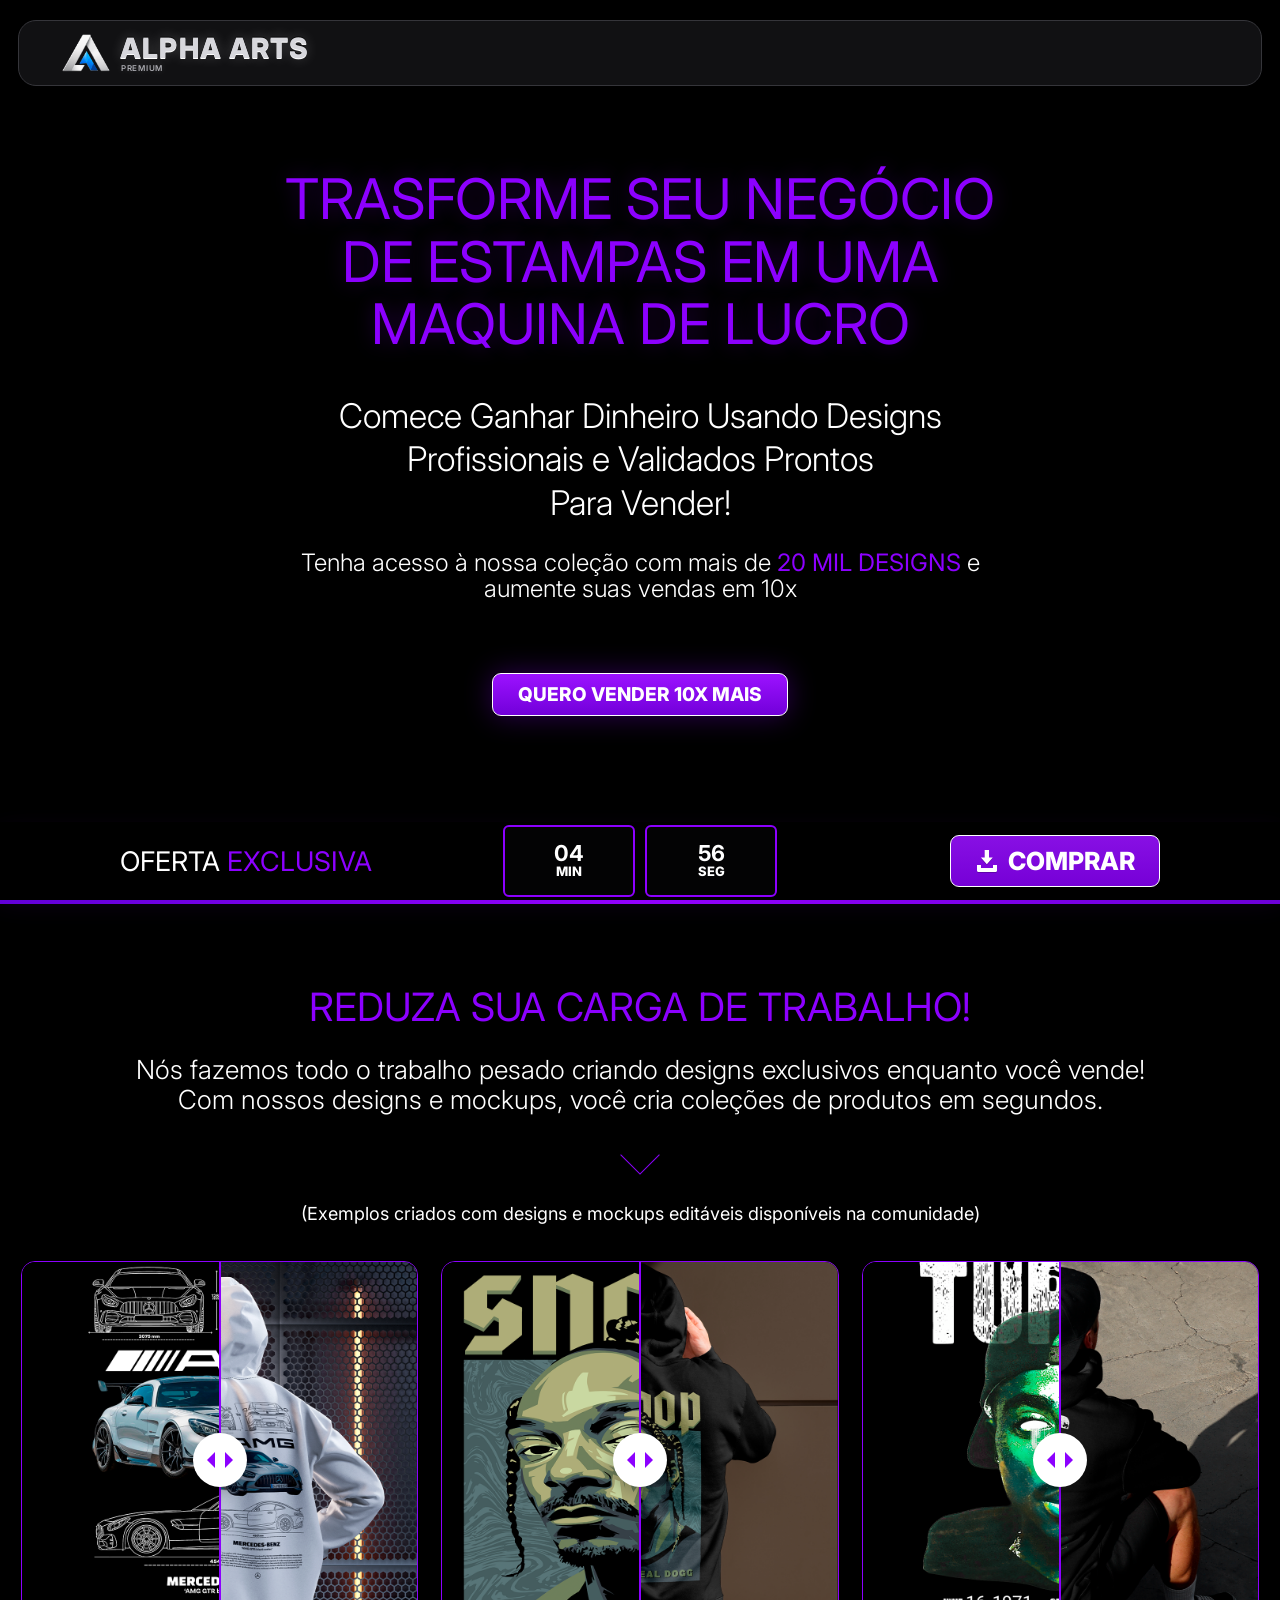
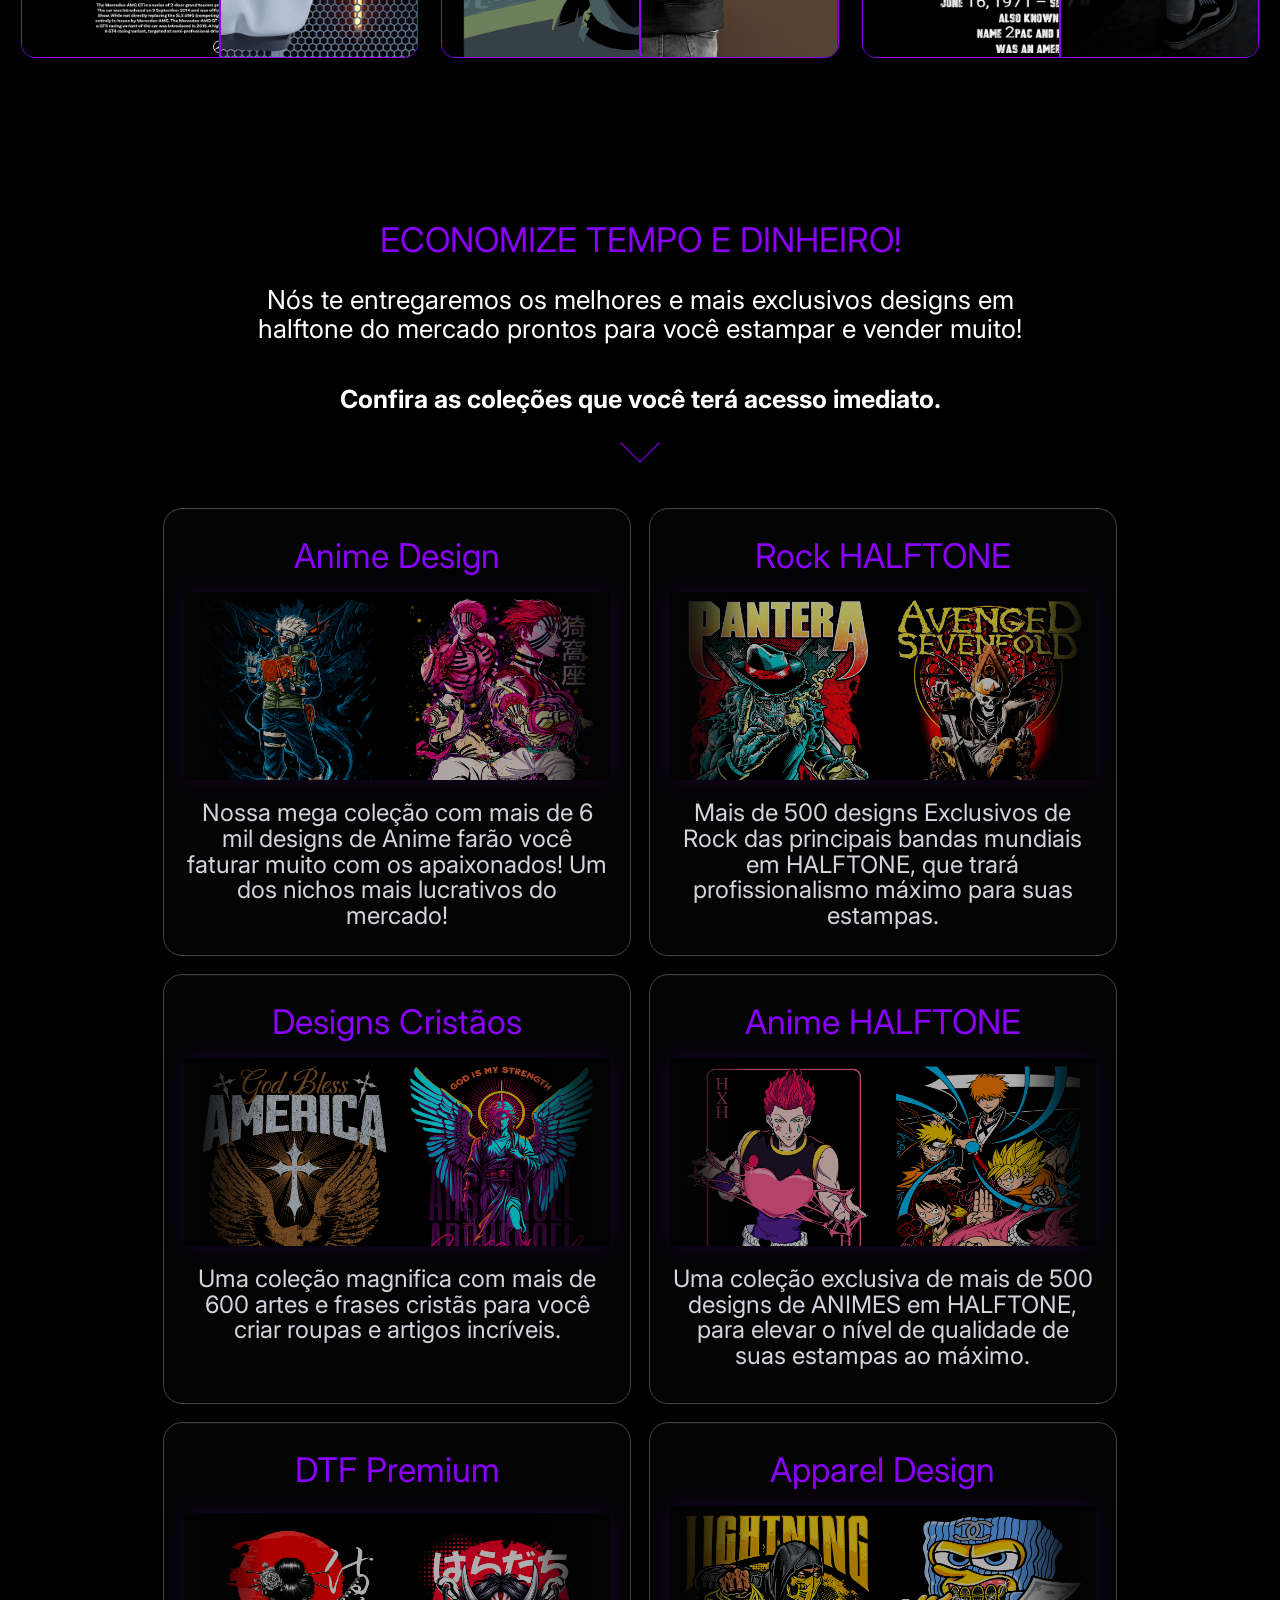
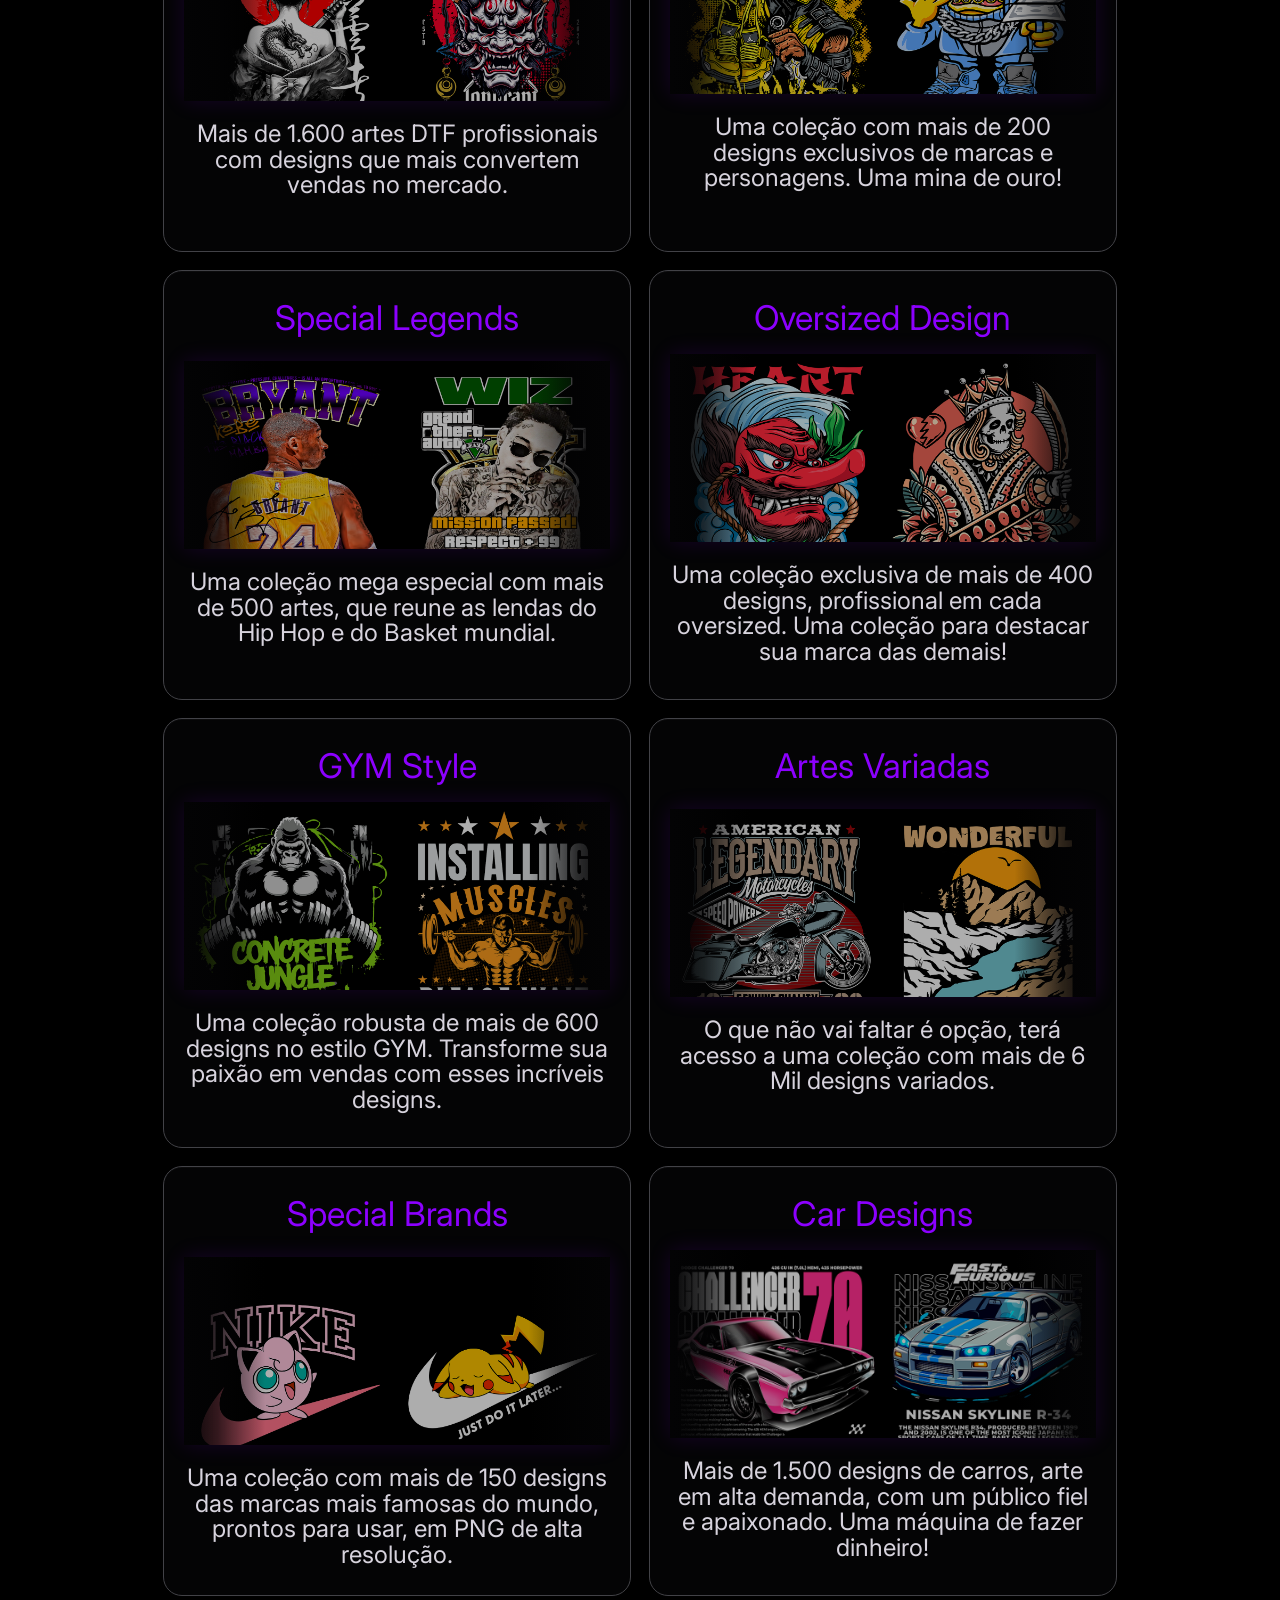
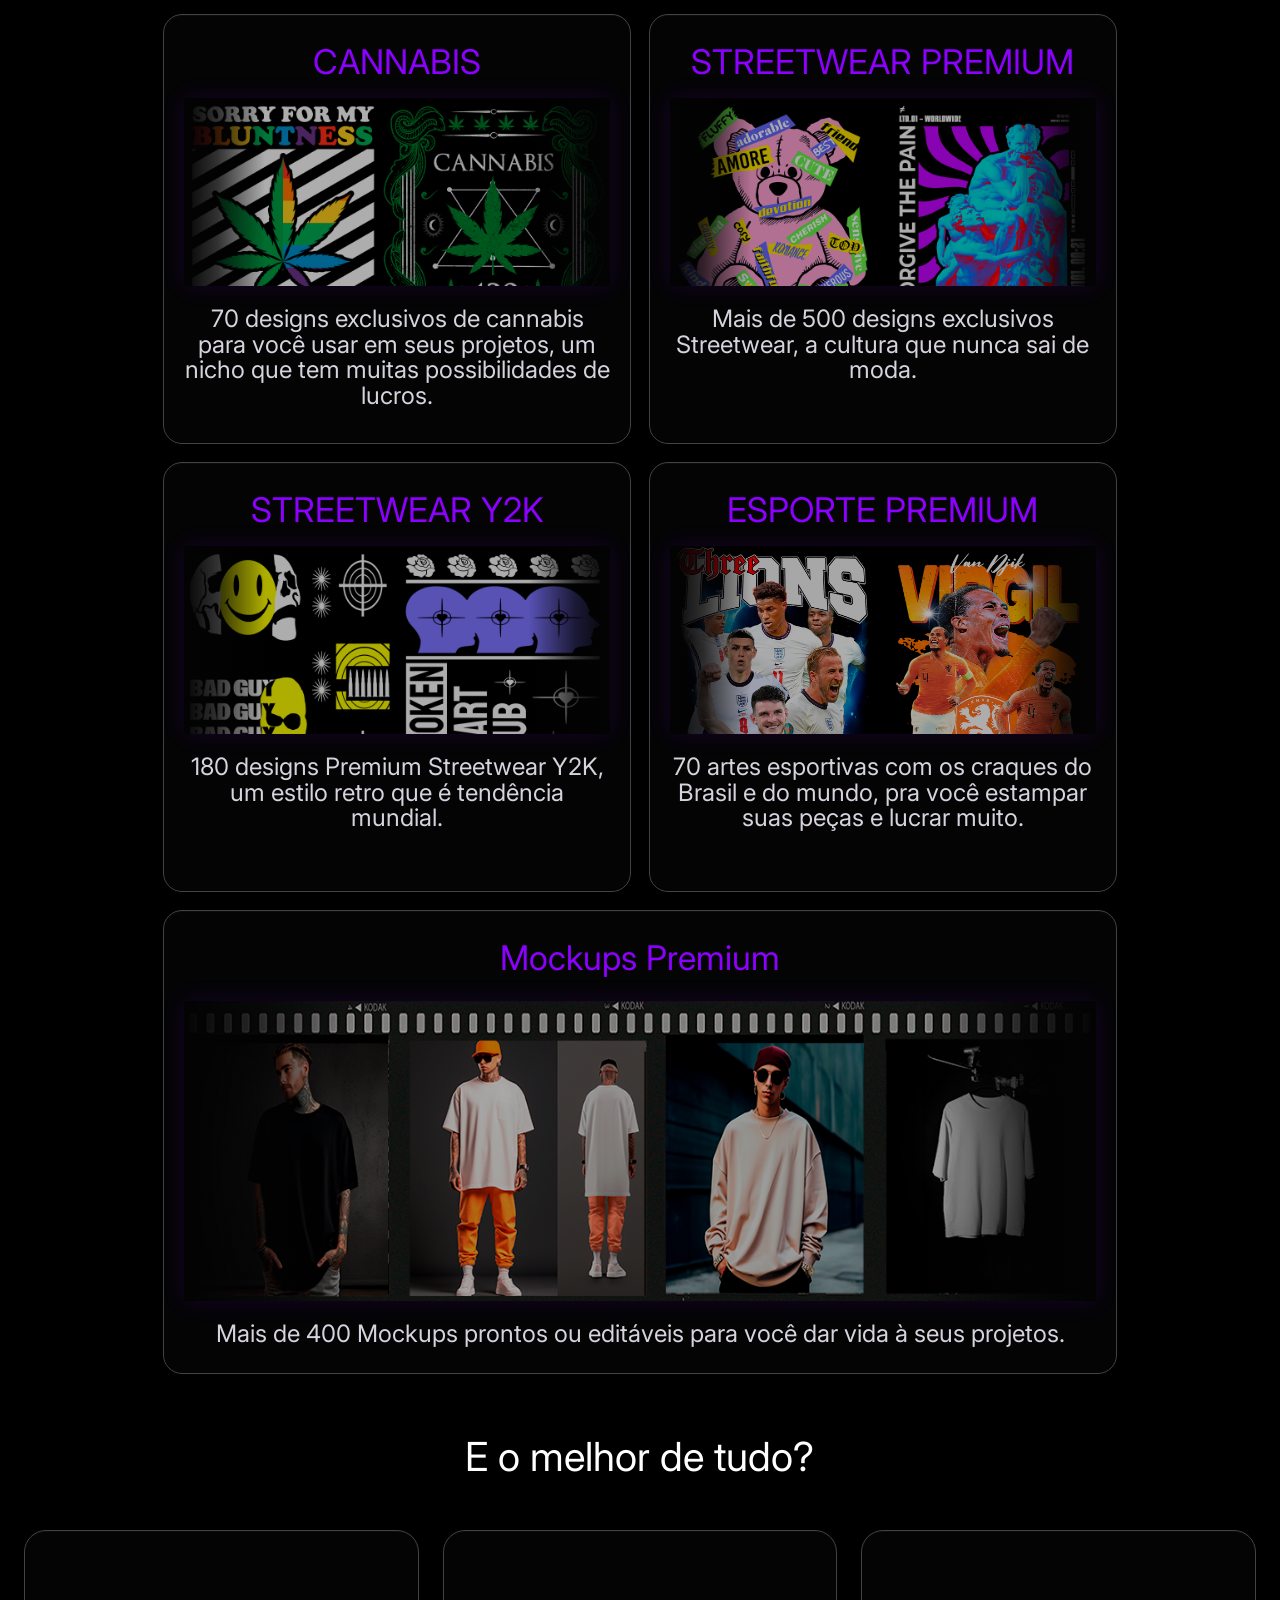
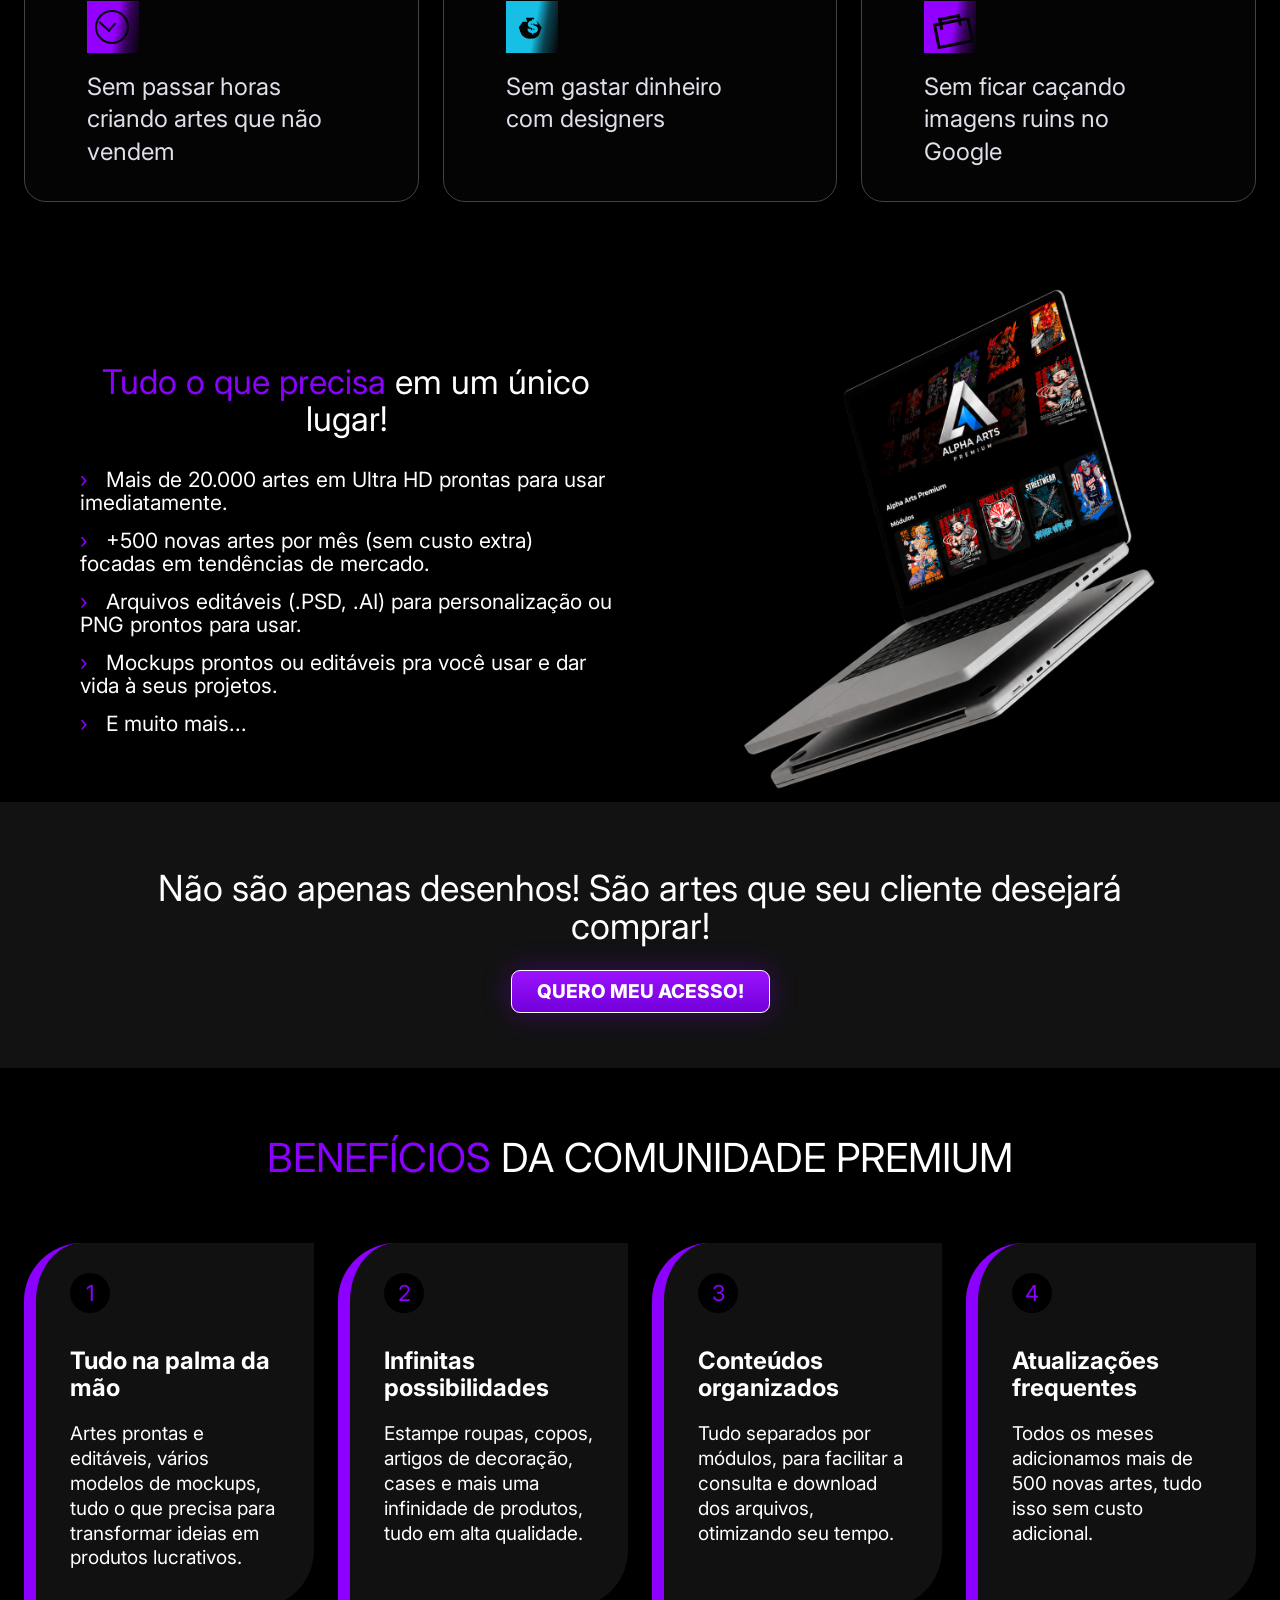
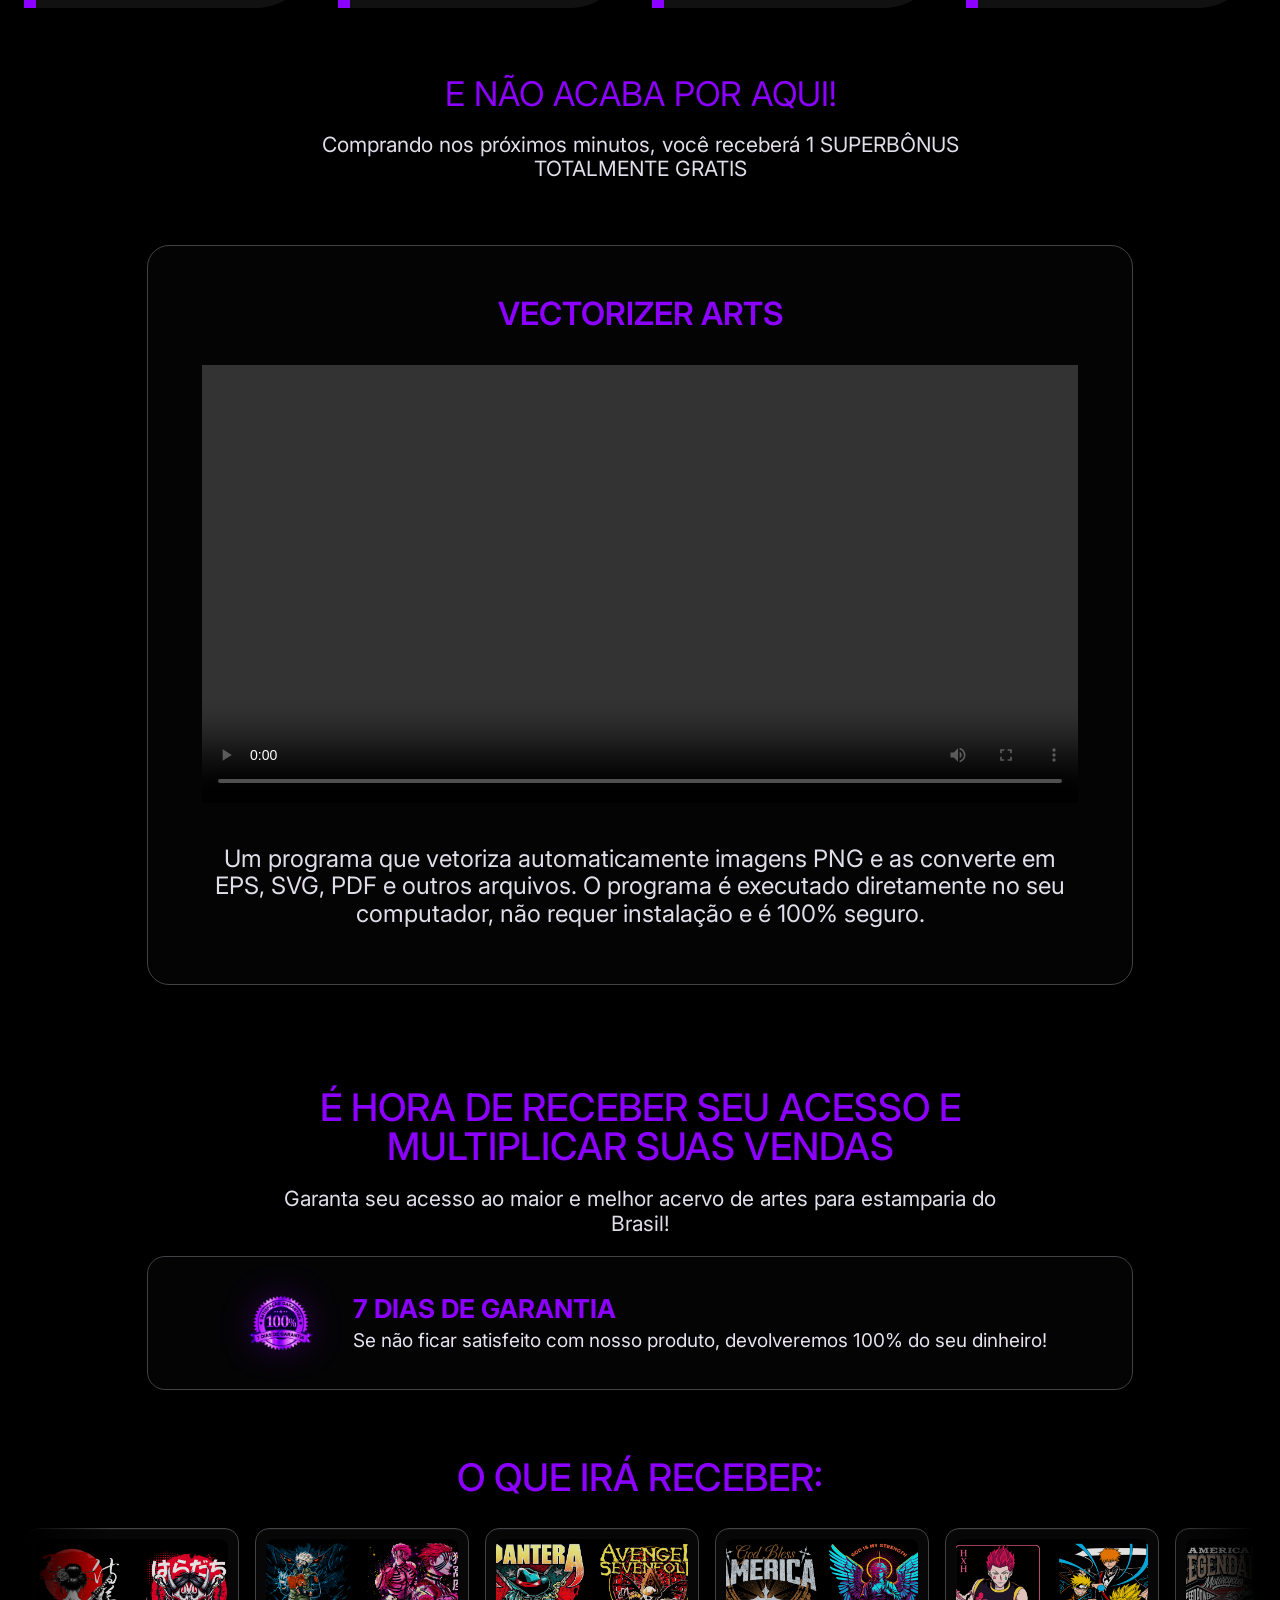
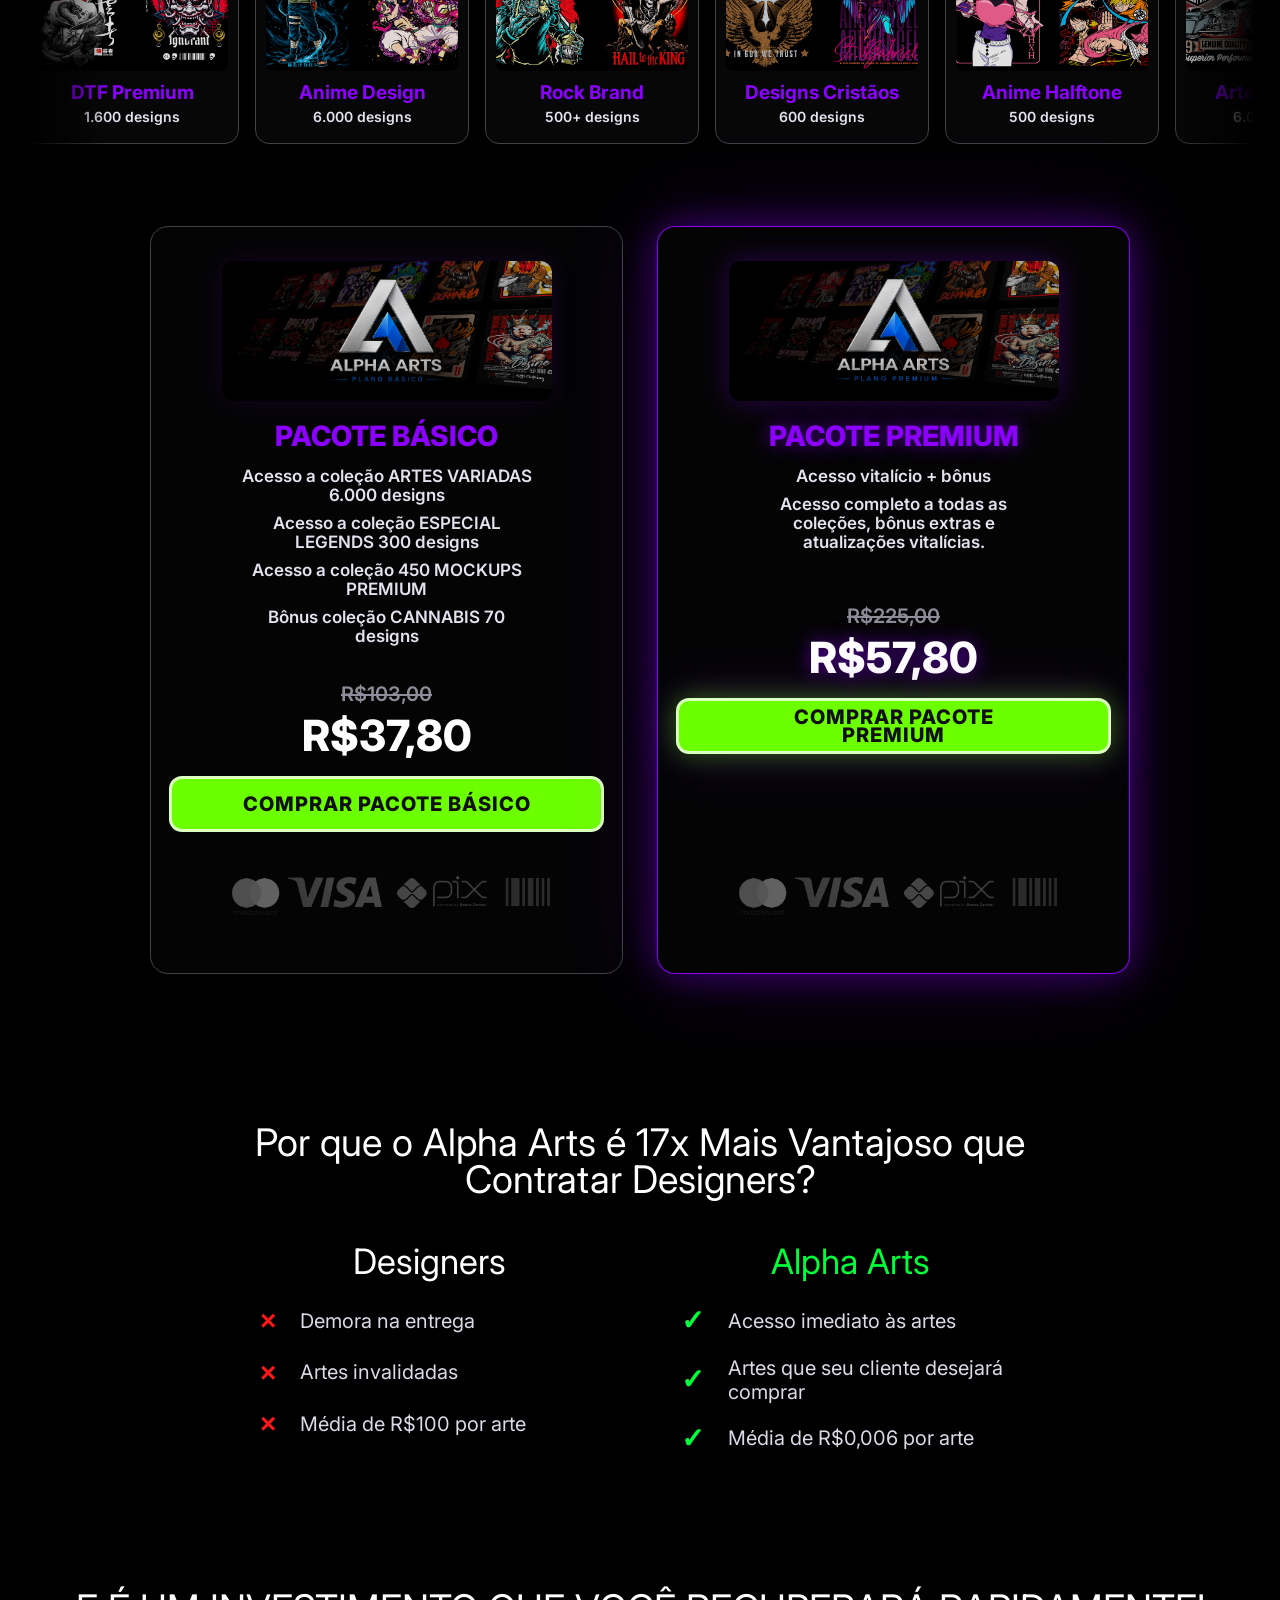
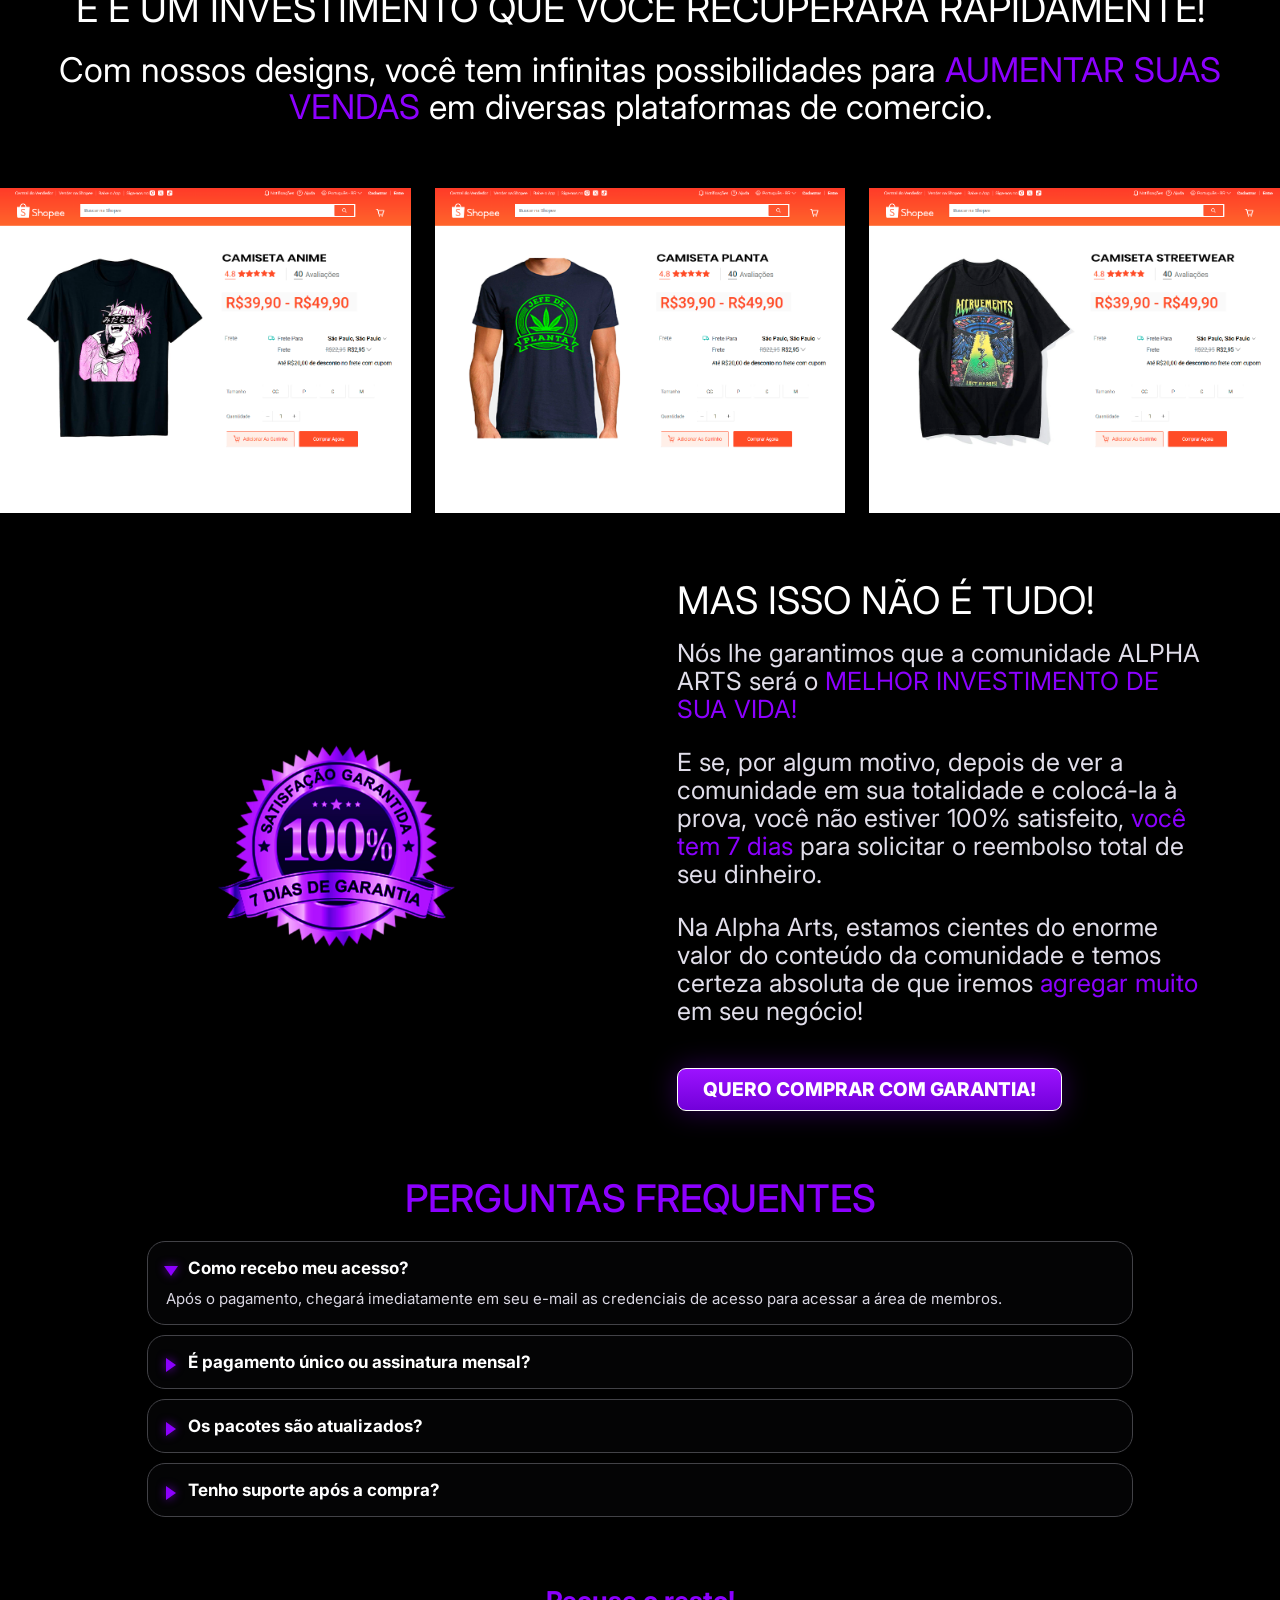
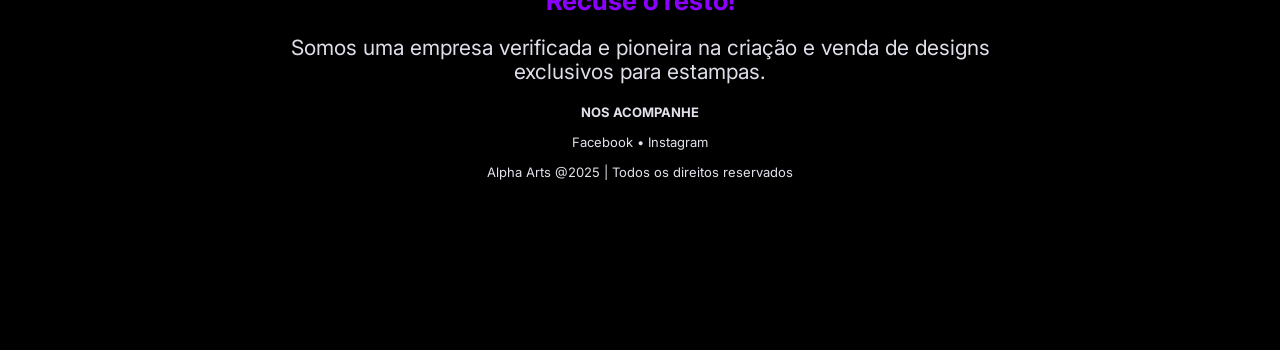
==== commit 37439647: "Add Meta Pixel and CAPI endpoint" ====
--- a/index.html
+++ b/index.html
@@ -10,6 +10,24 @@
   <link rel="preconnect" href="https://fonts.gstatic.com" crossorigin>
   <link href="https://fonts.googleapis.com/css2?family=Inter:wght@400;500;600;700;800&display=swap" rel="stylesheet">
   <link rel="stylesheet" href="styles.css">
+  <!-- Meta Pixel Code -->
+  <script>
+    window.alphaMetaEventId = `PageView-${Date.now()}-${Math.random().toString(36).slice(2)}`;
+    !function(f,b,e,v,n,t,s)
+    {if(f.fbq)return;n=f.fbq=function(){n.callMethod?
+    n.callMethod.apply(n,arguments):n.queue.push(arguments)};
+    if(!f._fbq)f._fbq=n;n.push=n;n.loaded=!0;n.version='2.0';
+    n.queue=[];t=b.createElement(e);t.async=!0;
+    t.src=v;s=b.getElementsByTagName(e)[0];
+    s.parentNode.insertBefore(t,s)}(window, document,'script',
+    'https://connect.facebook.net/en_US/fbevents.js');
+    fbq('init', '796614969974062');
+    fbq('track', 'PageView', {}, { eventID: window.alphaMetaEventId });
+  </script>
+  <noscript><img height="1" width="1" style="display:none"
+  src="https://www.facebook.com/tr?id=796614969974062&ev=PageView&noscript=1"
+  alt=""></noscript>
+  <!-- End Meta Pixel Code -->
   <script src="script.js" defer></script>
 </head>
 <body>
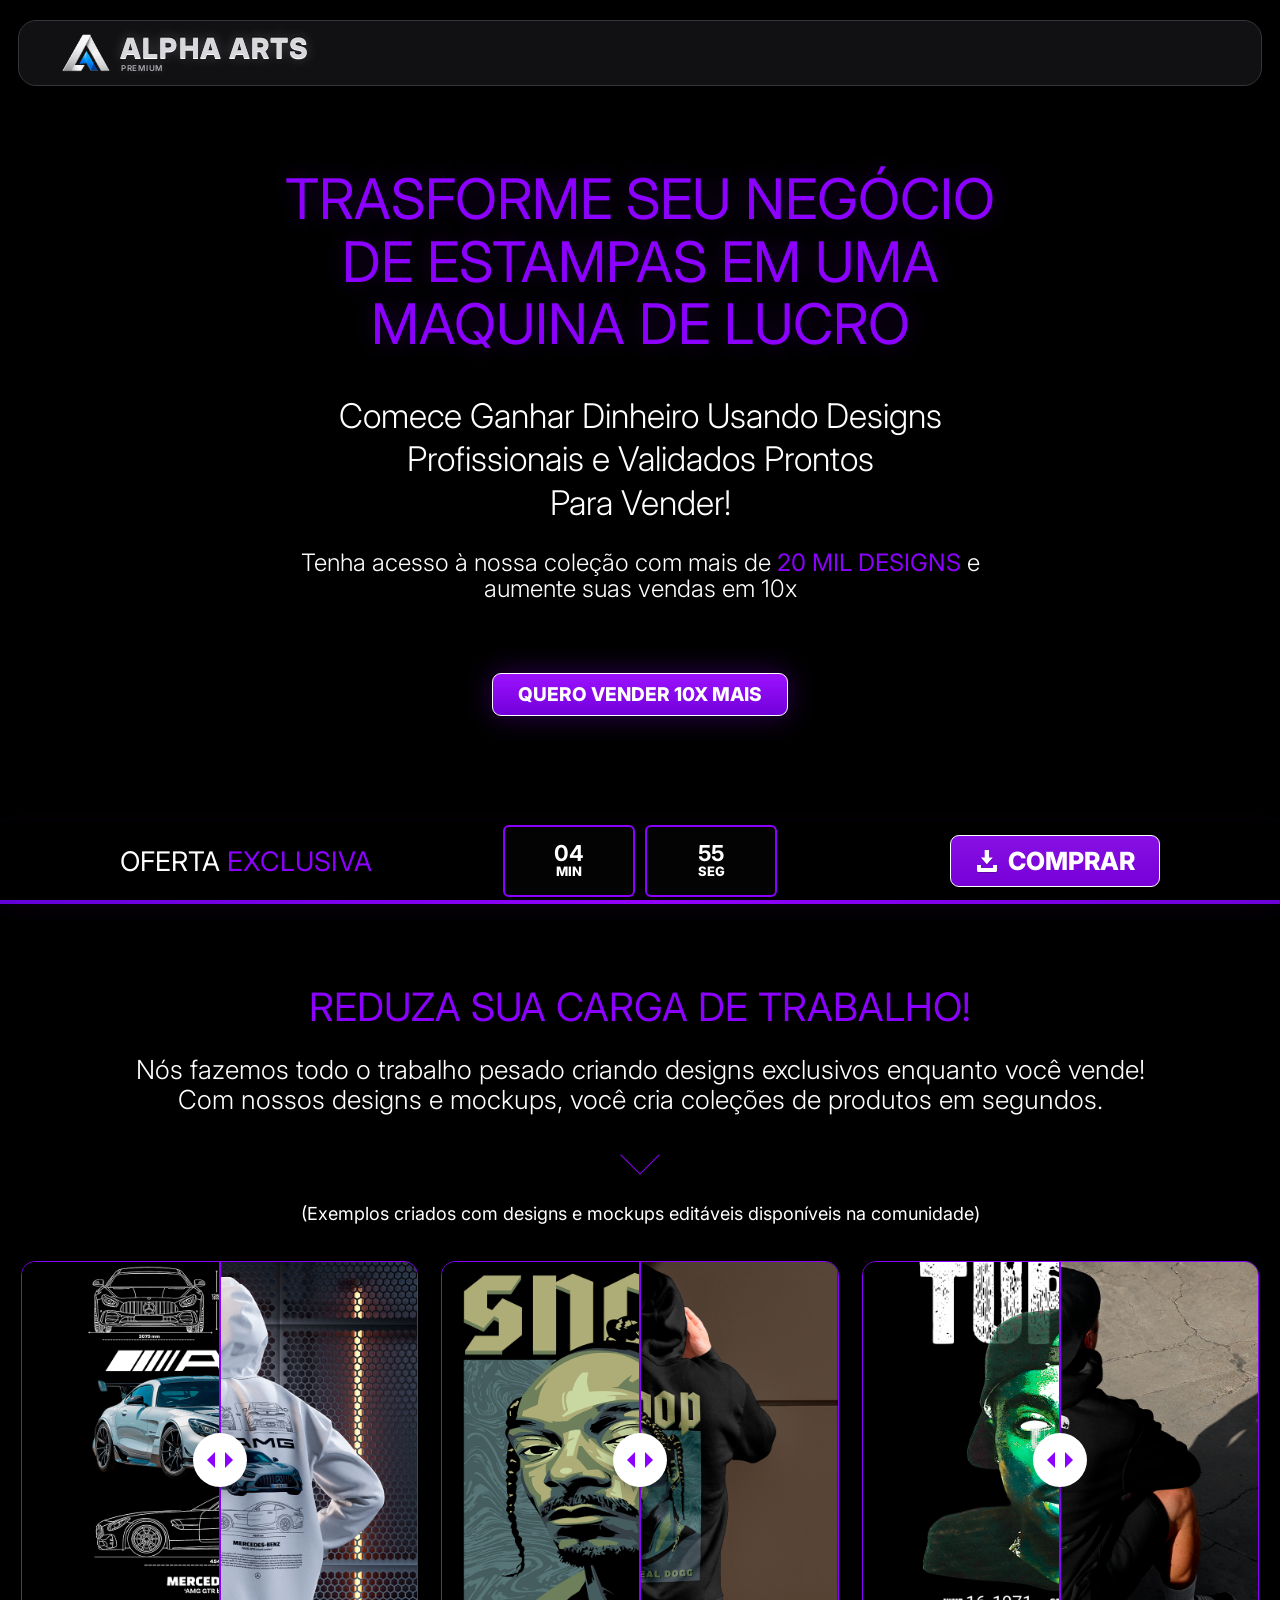
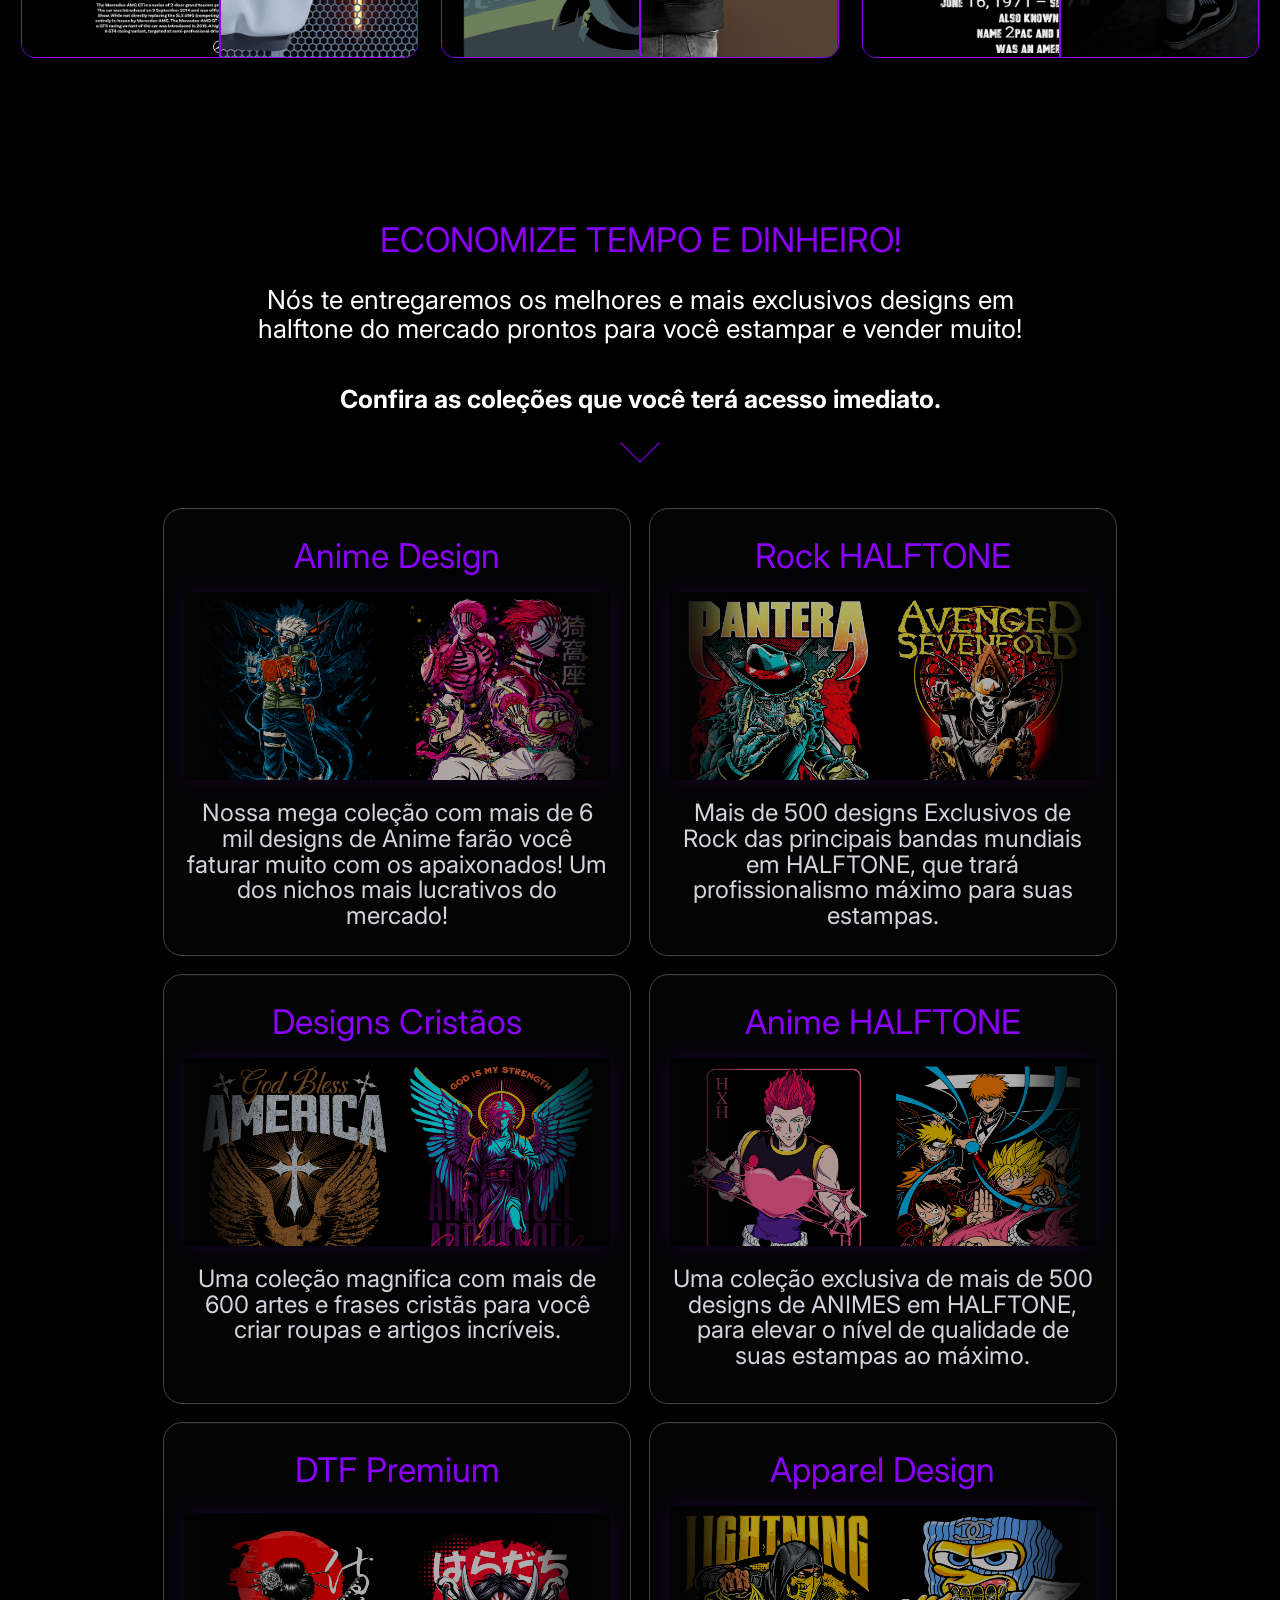
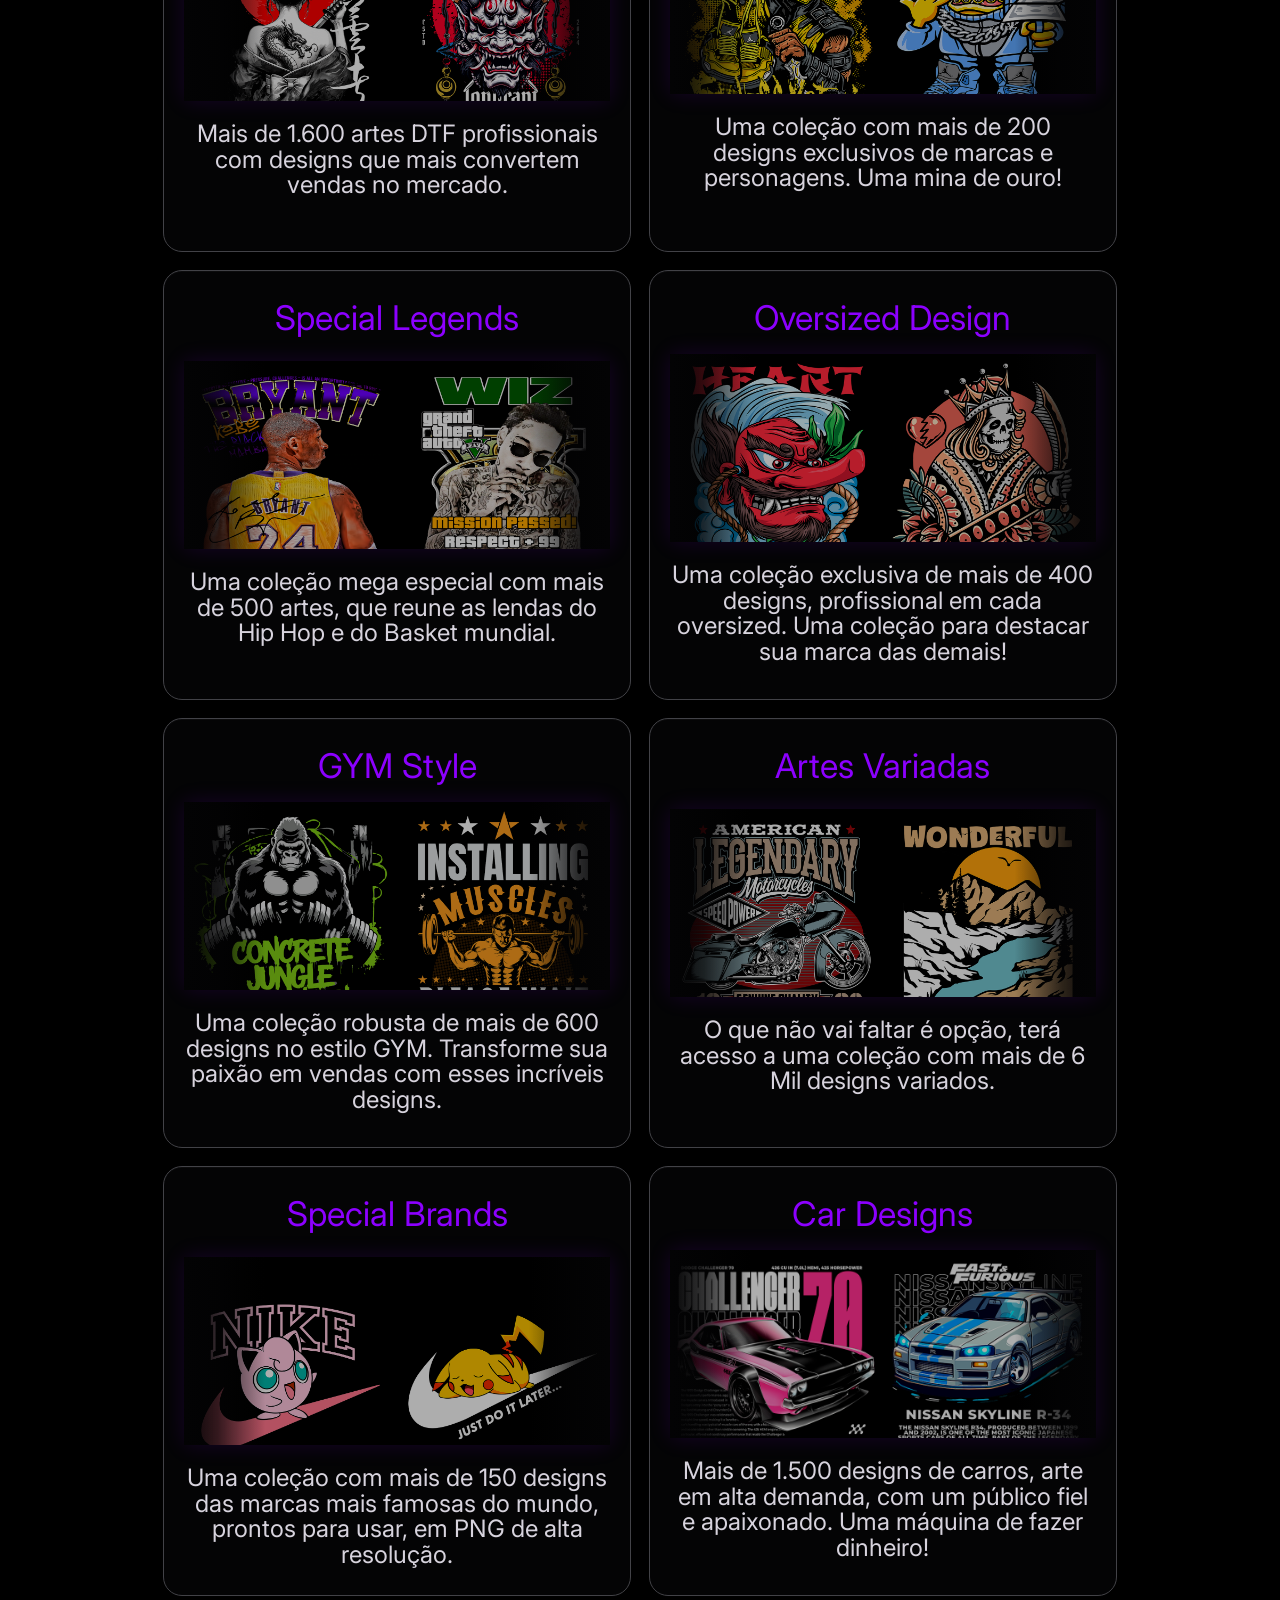
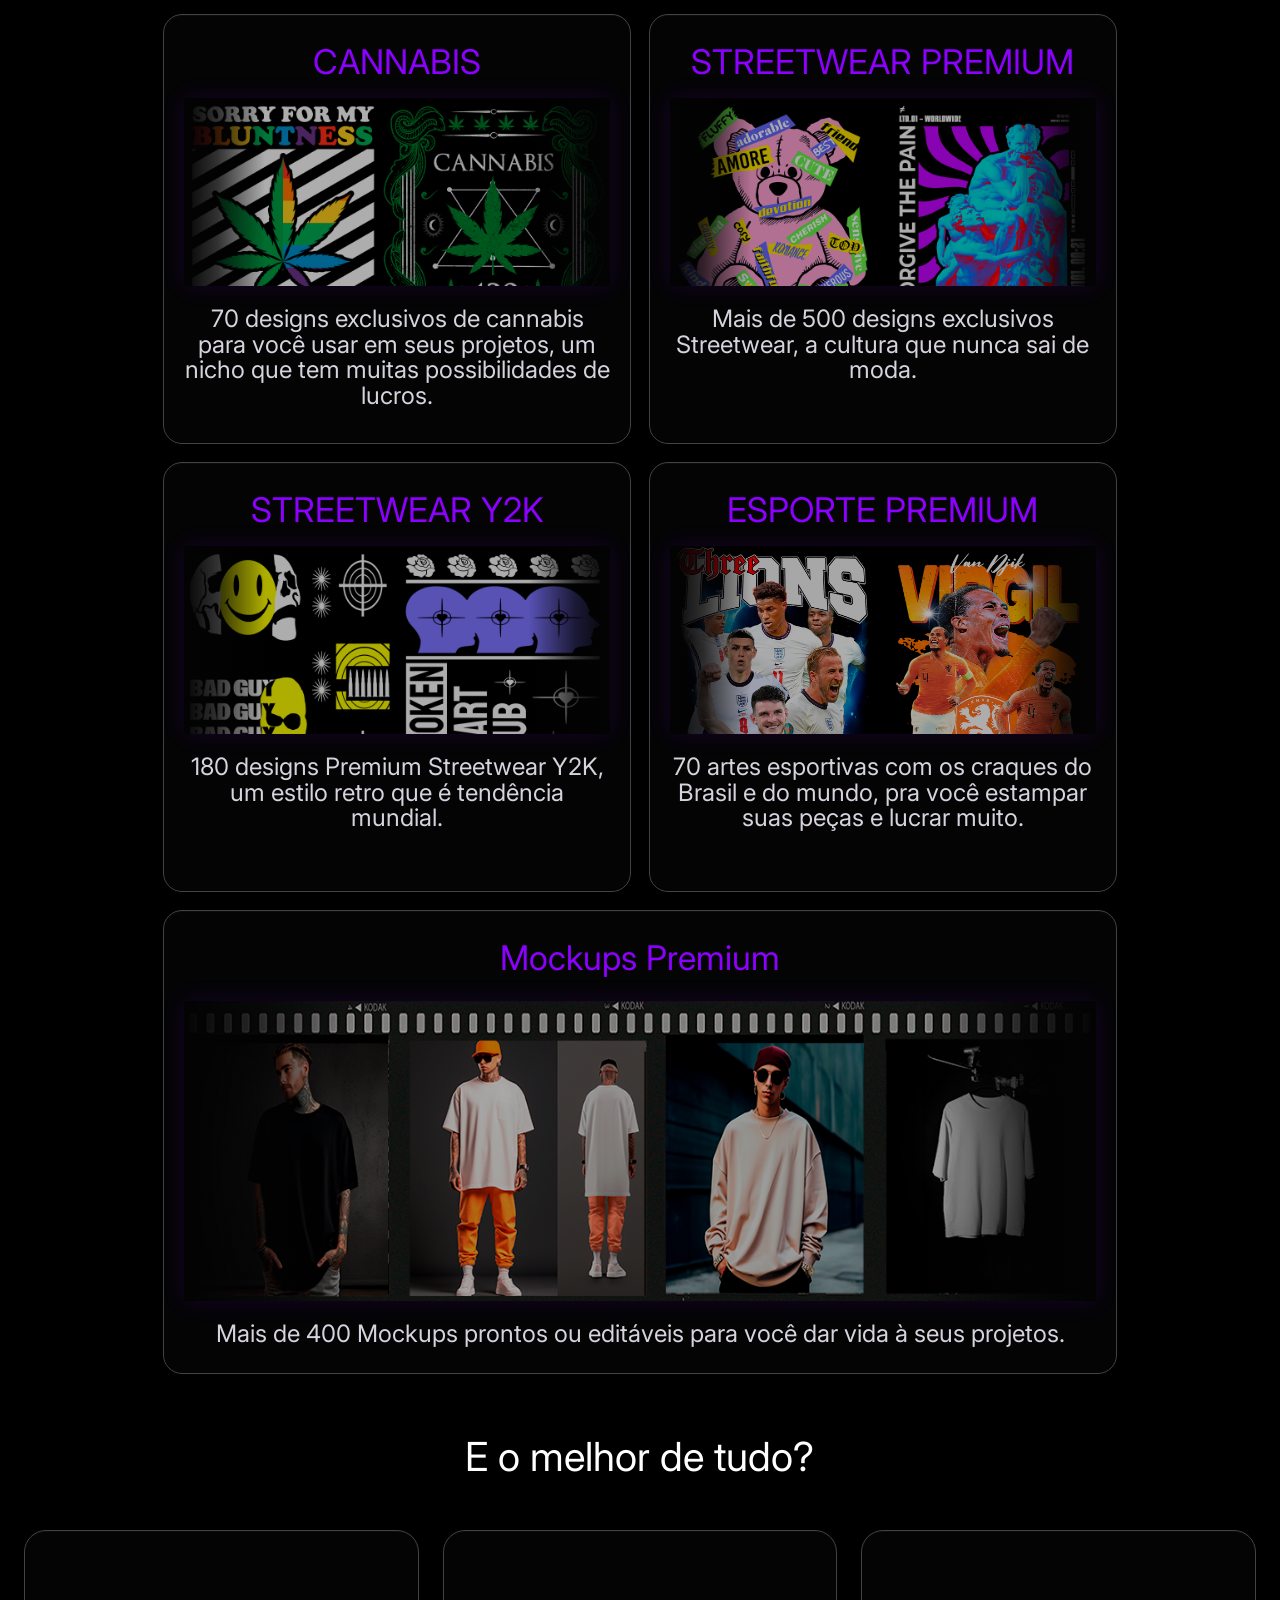
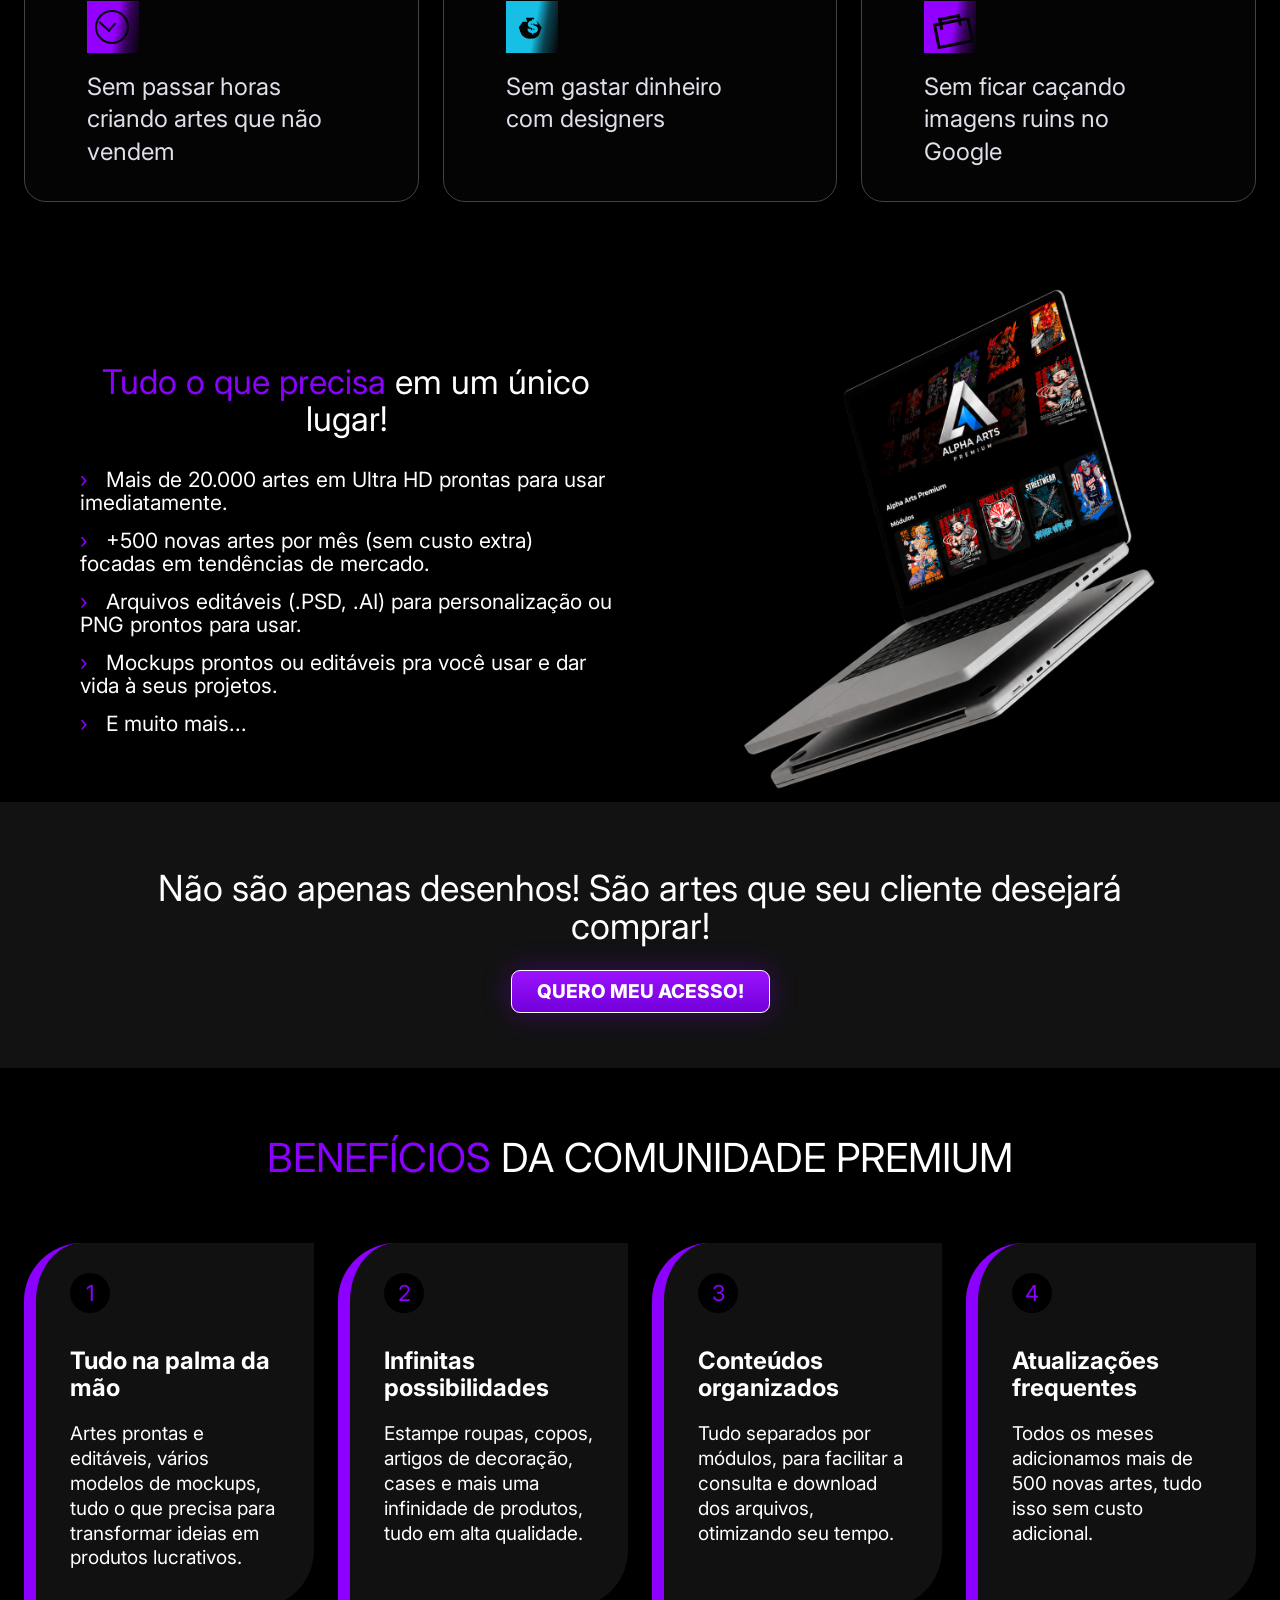
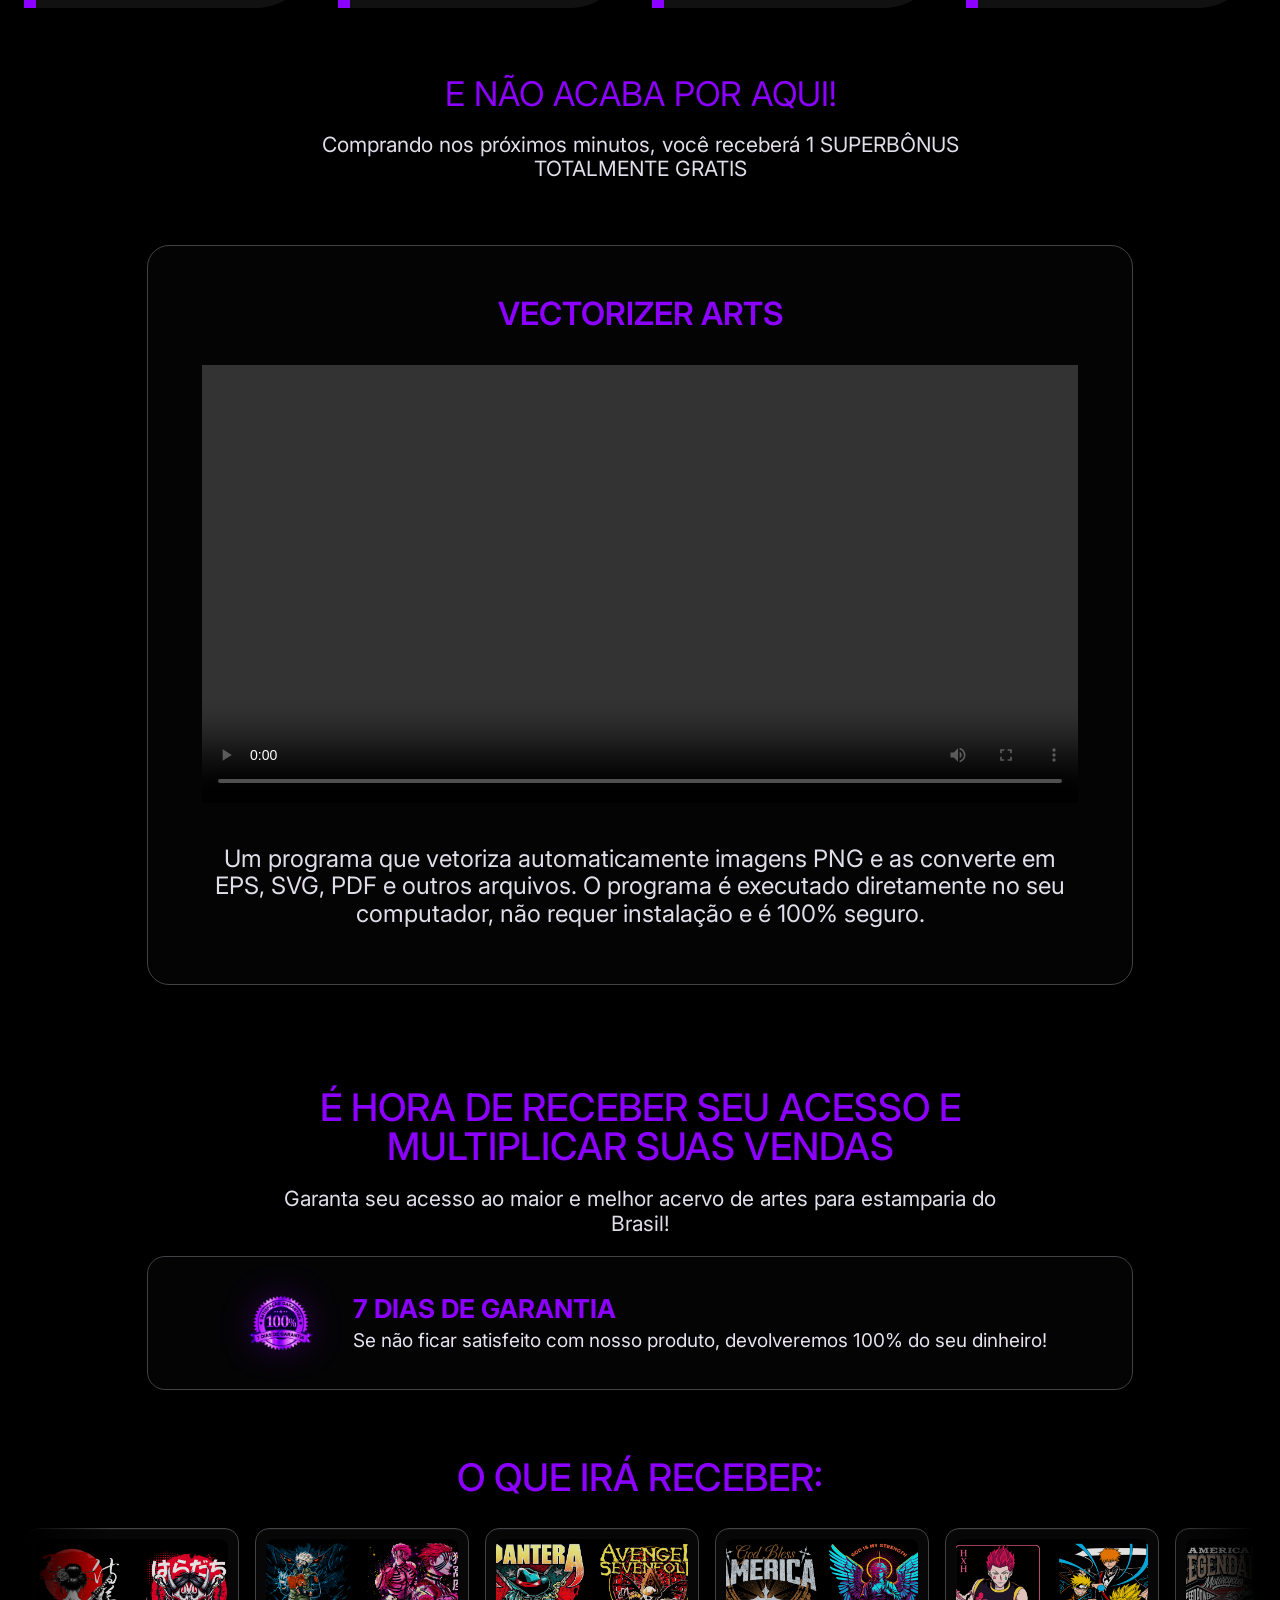
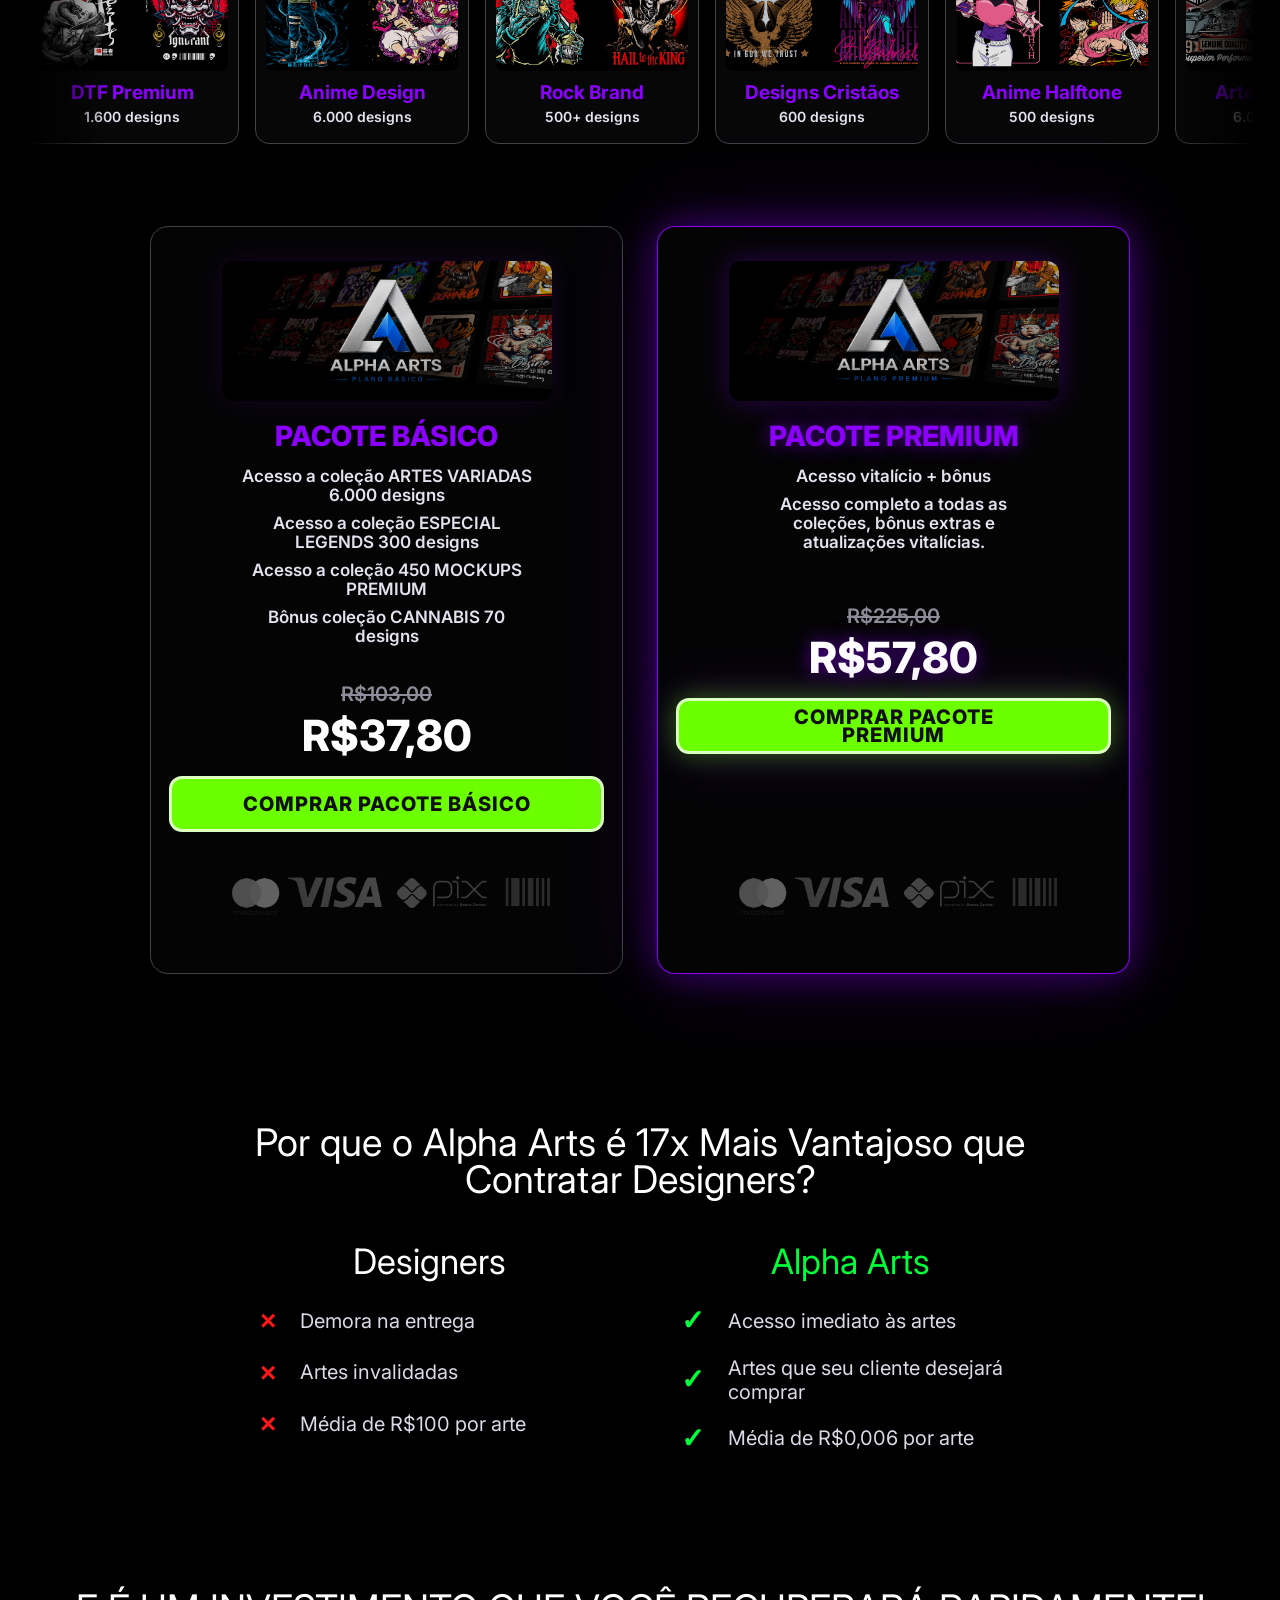
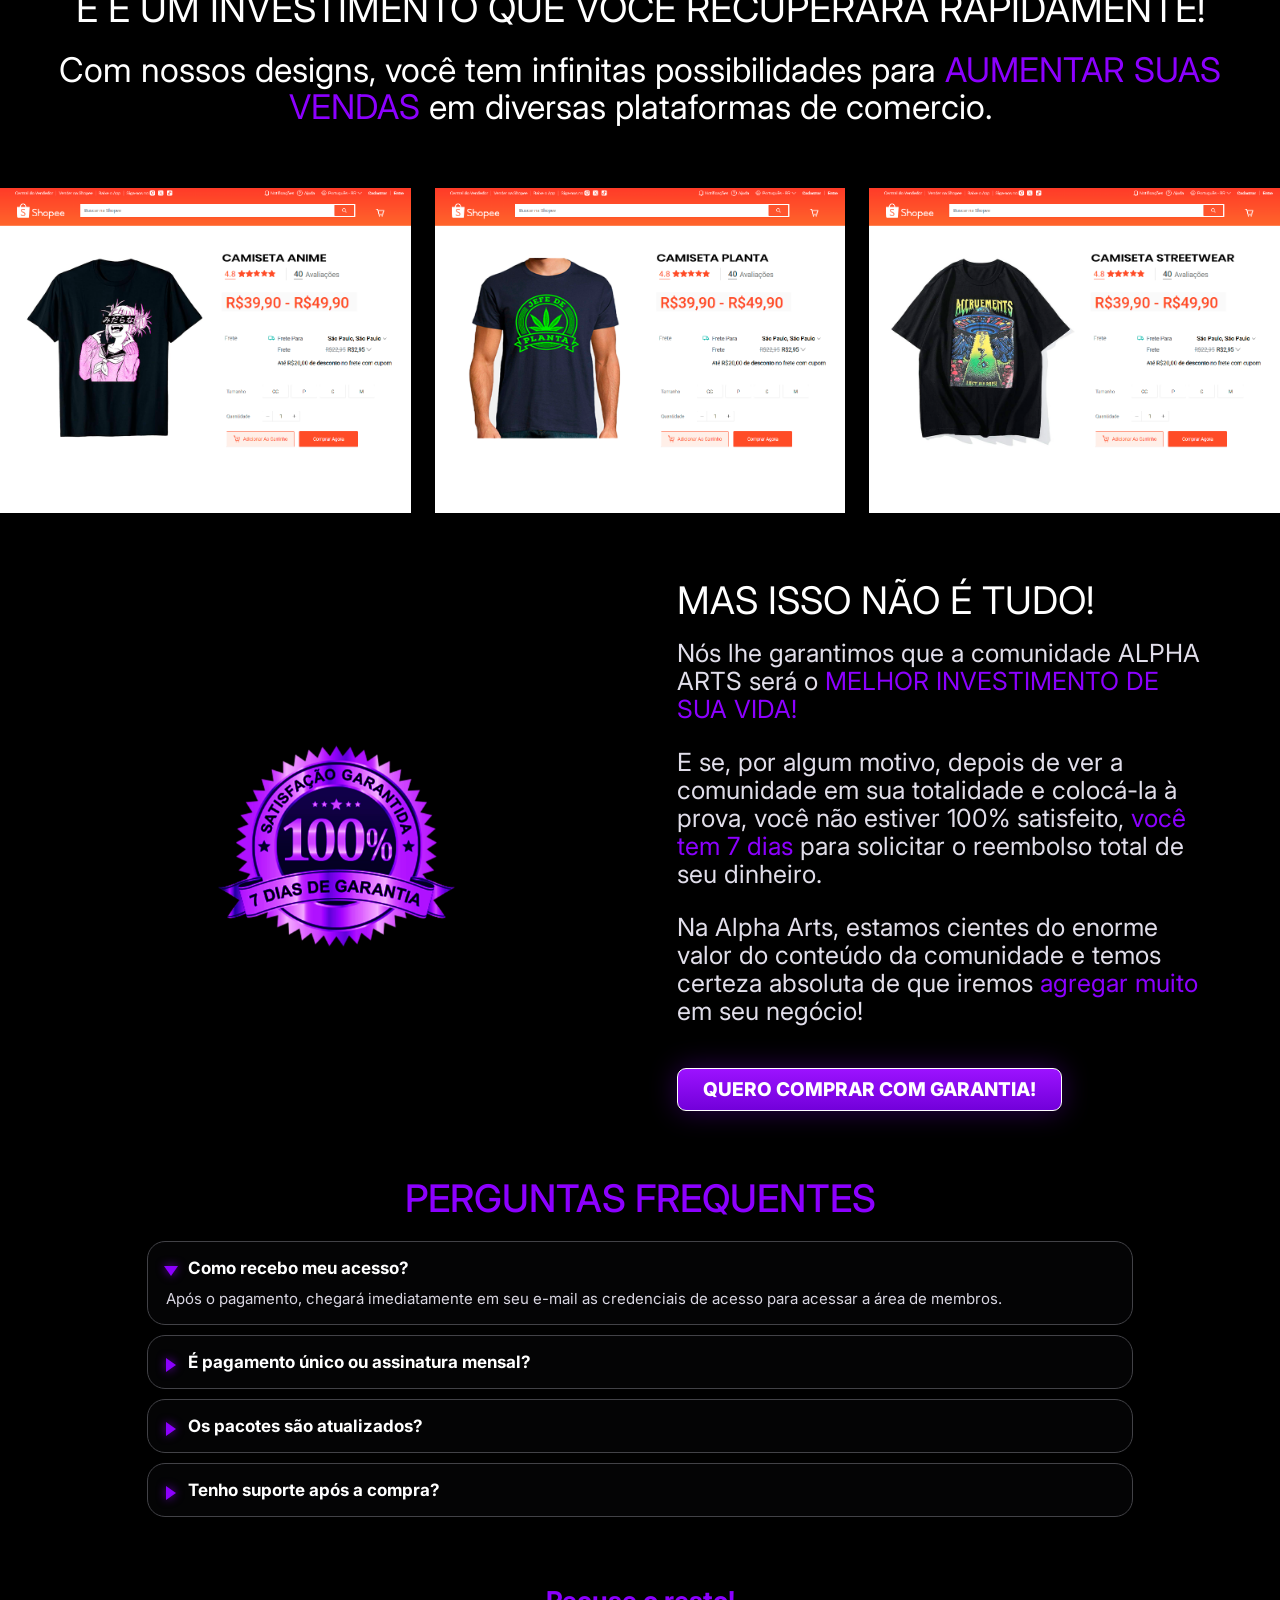
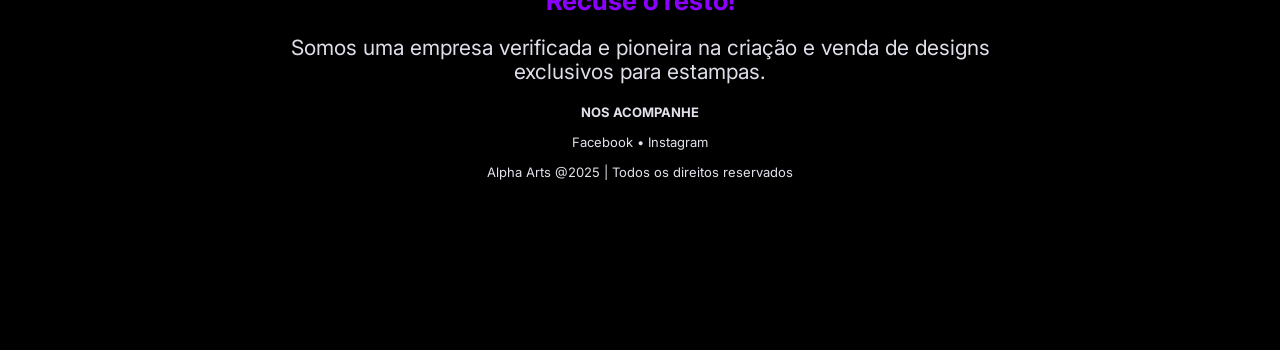
==== commit f00f532e: "Improve Meta CAPI match parameters" ====
--- a/index.html
+++ b/index.html
@@ -12,7 +12,6 @@
   <link rel="stylesheet" href="styles.css">
   <!-- Meta Pixel Code -->
   <script>
-    window.alphaMetaEventId = `PageView-${Date.now()}-${Math.random().toString(36).slice(2)}`;
     !function(f,b,e,v,n,t,s)
     {if(f.fbq)return;n=f.fbq=function(){n.callMethod?
     n.callMethod.apply(n,arguments):n.queue.push(arguments)};
@@ -21,6 +20,7 @@
     t.src=v;s=b.getElementsByTagName(e)[0];
     s.parentNode.insertBefore(t,s)}(window, document,'script',
     'https://connect.facebook.net/en_US/fbevents.js');
+    window.alphaMetaEventId = `PageView-${Date.now()}-${Math.random().toString(36).slice(2)}`;
     fbq('init', '796614969974062');
     fbq('track', 'PageView', {}, { eventID: window.alphaMetaEventId });
   </script>
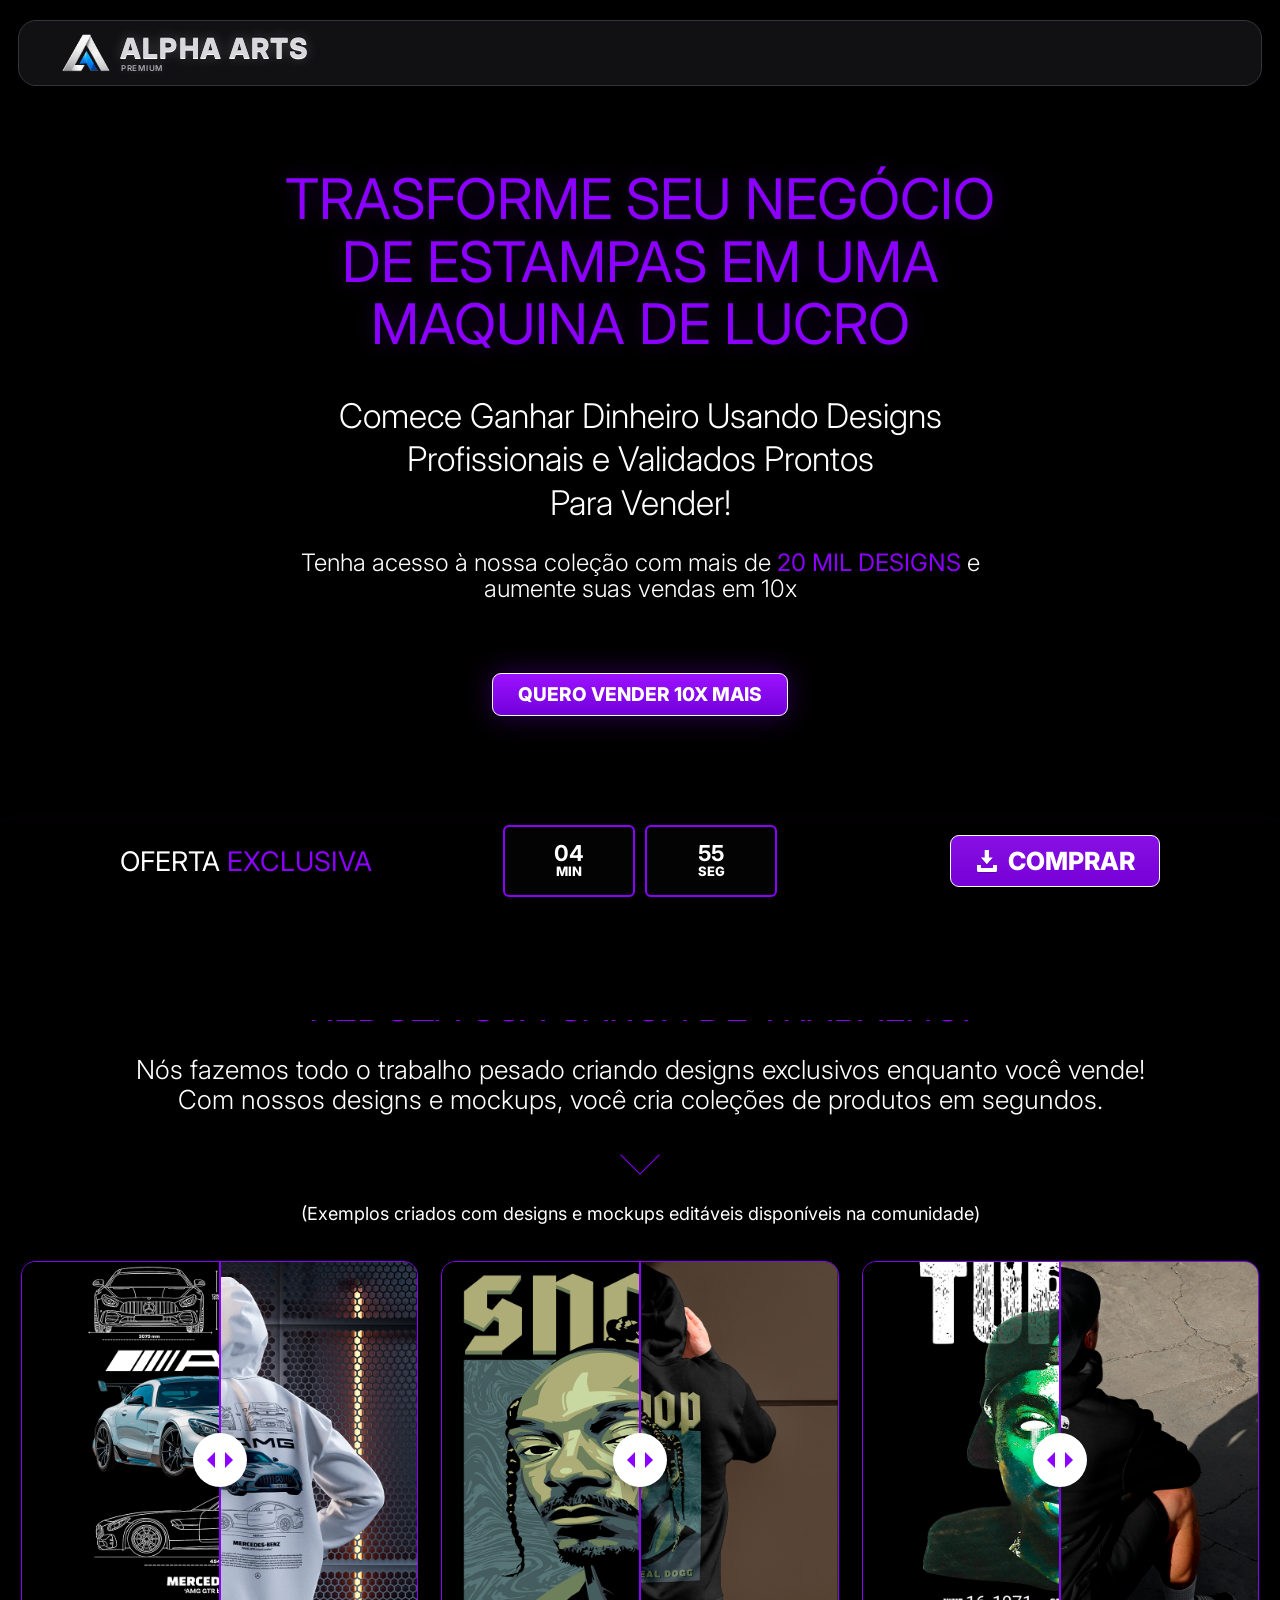
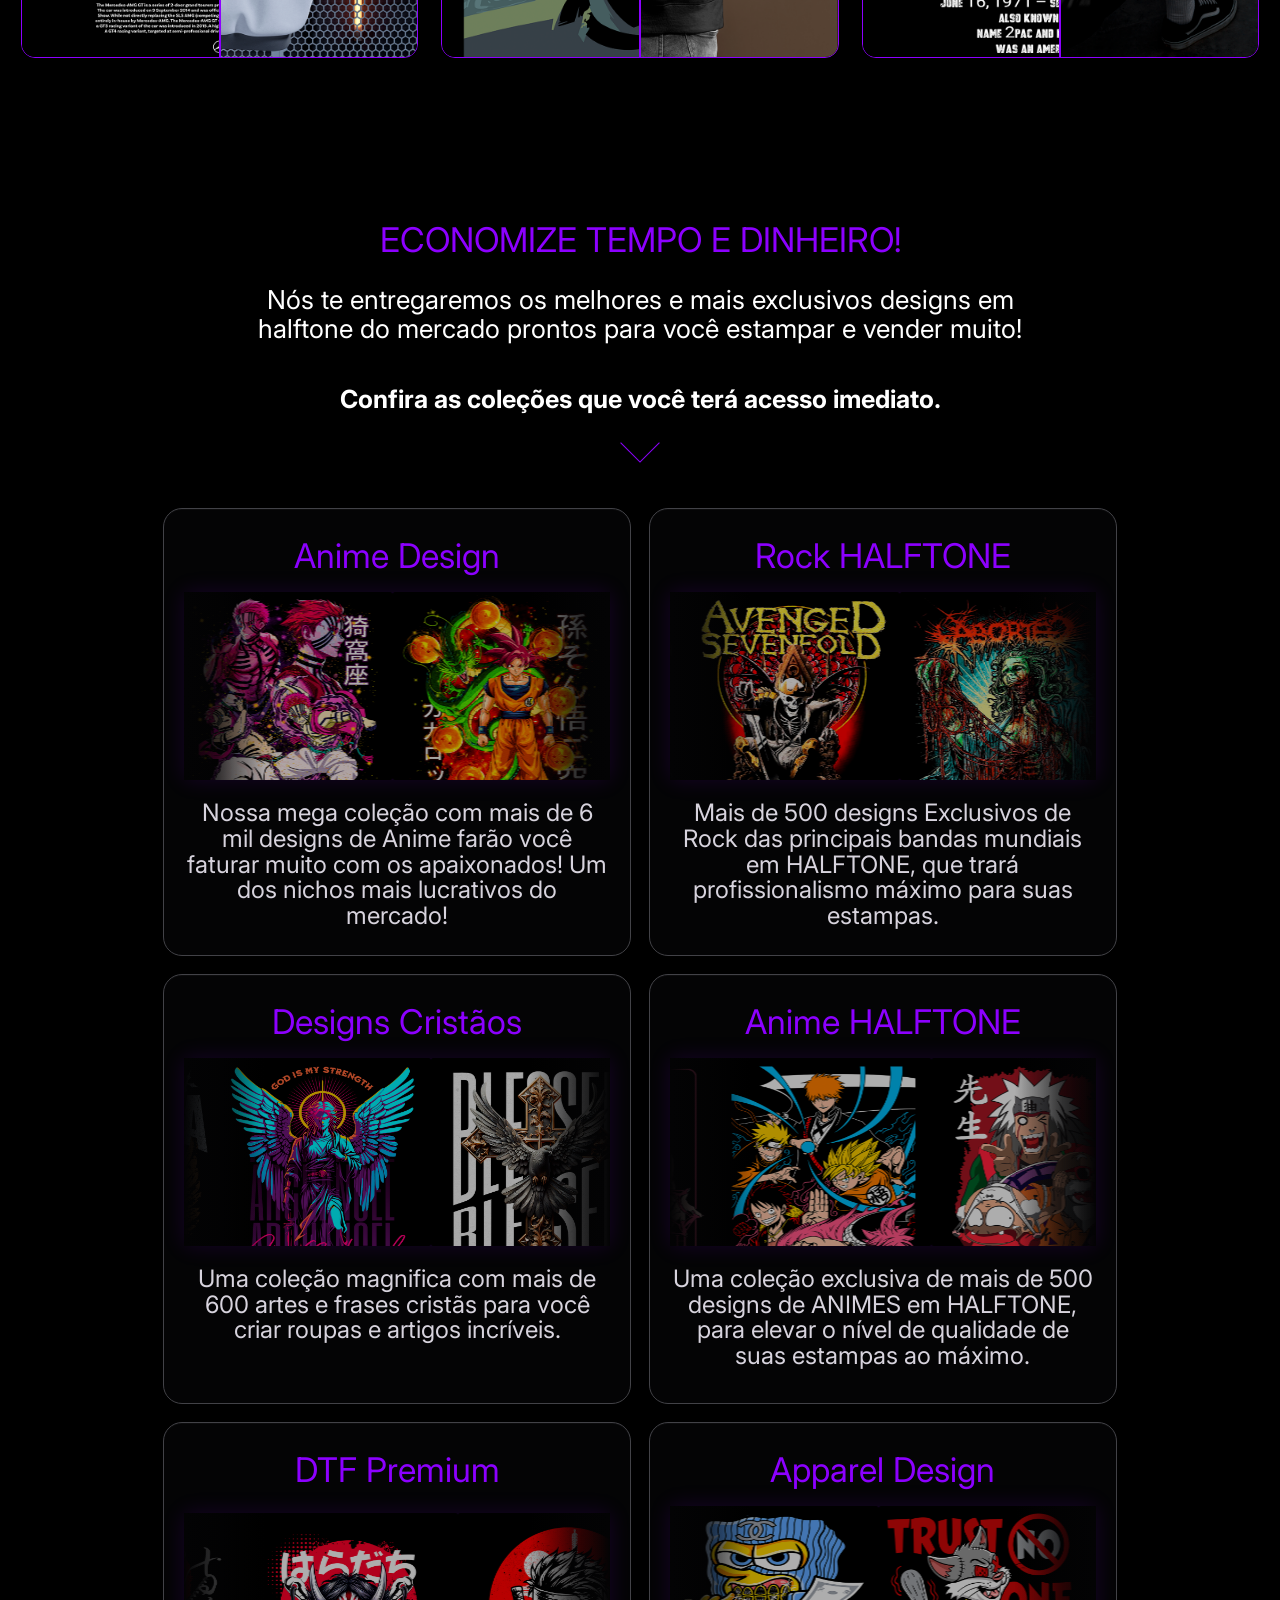
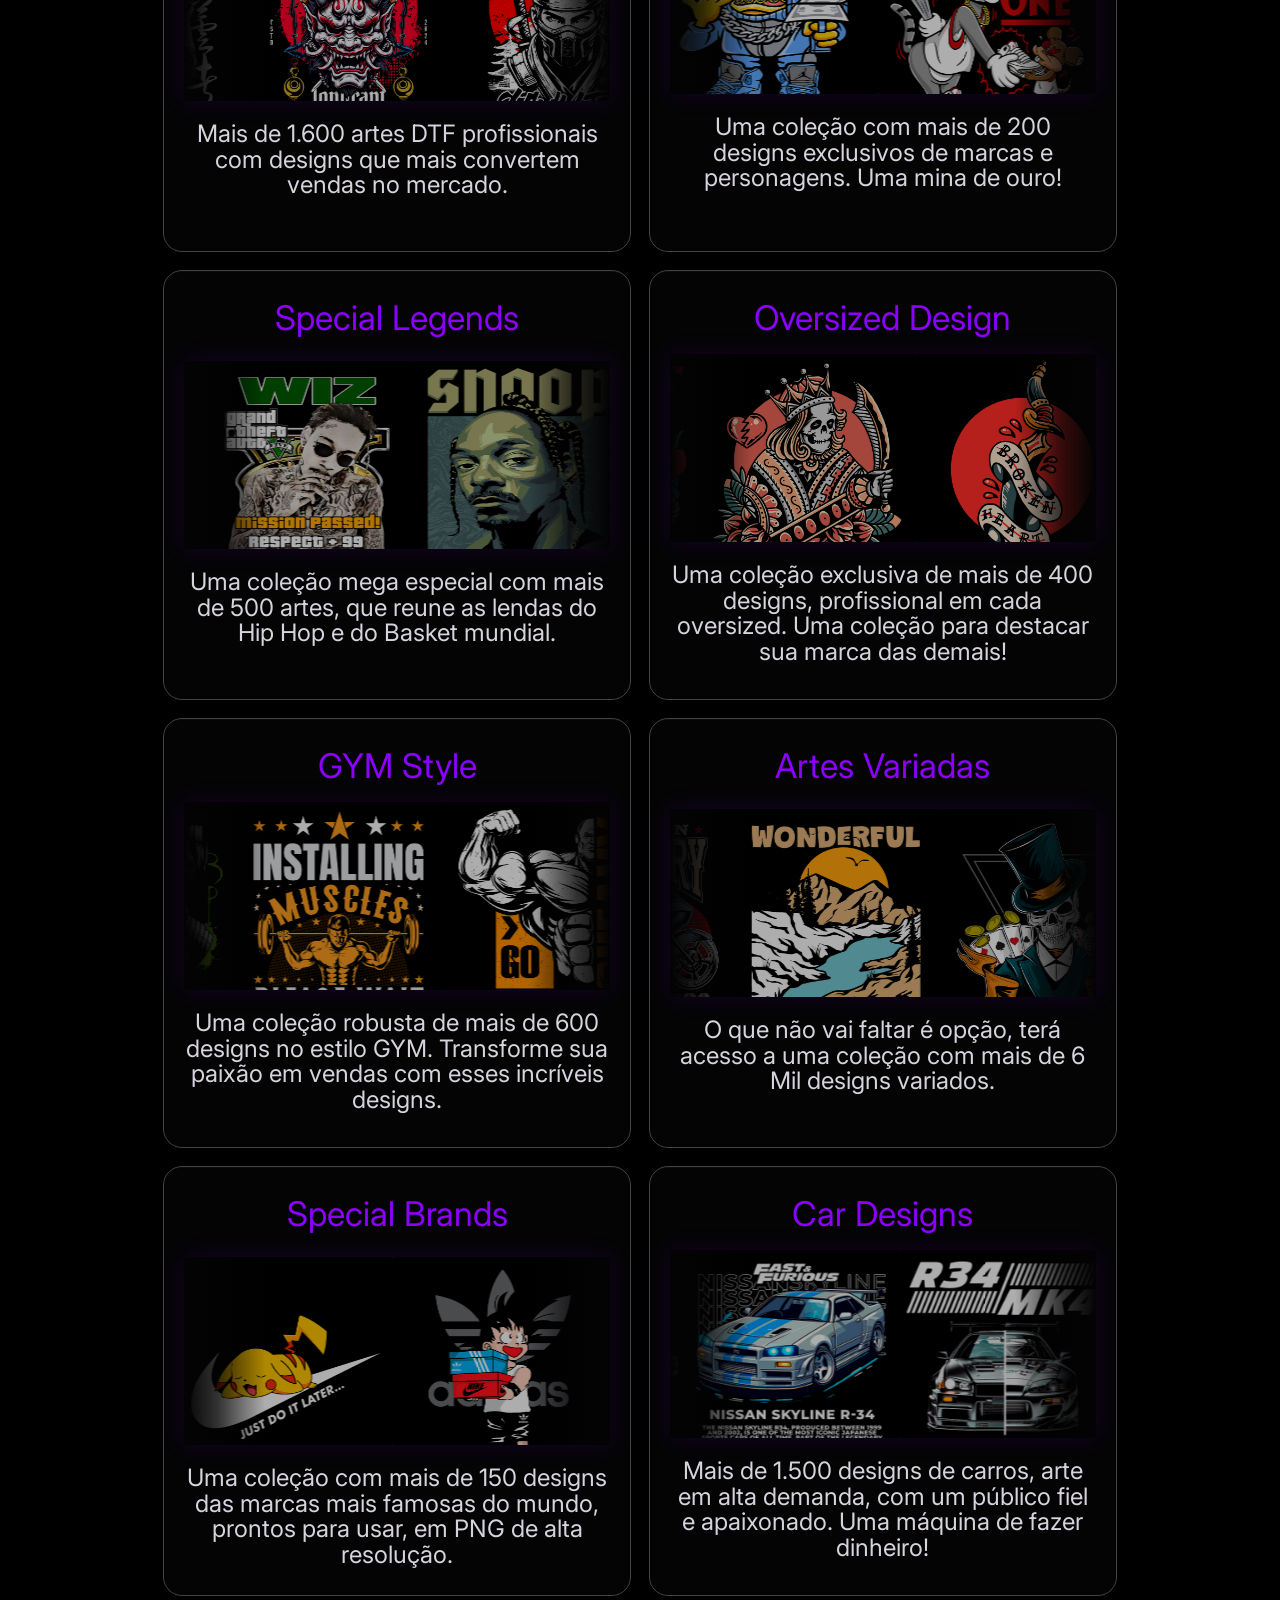
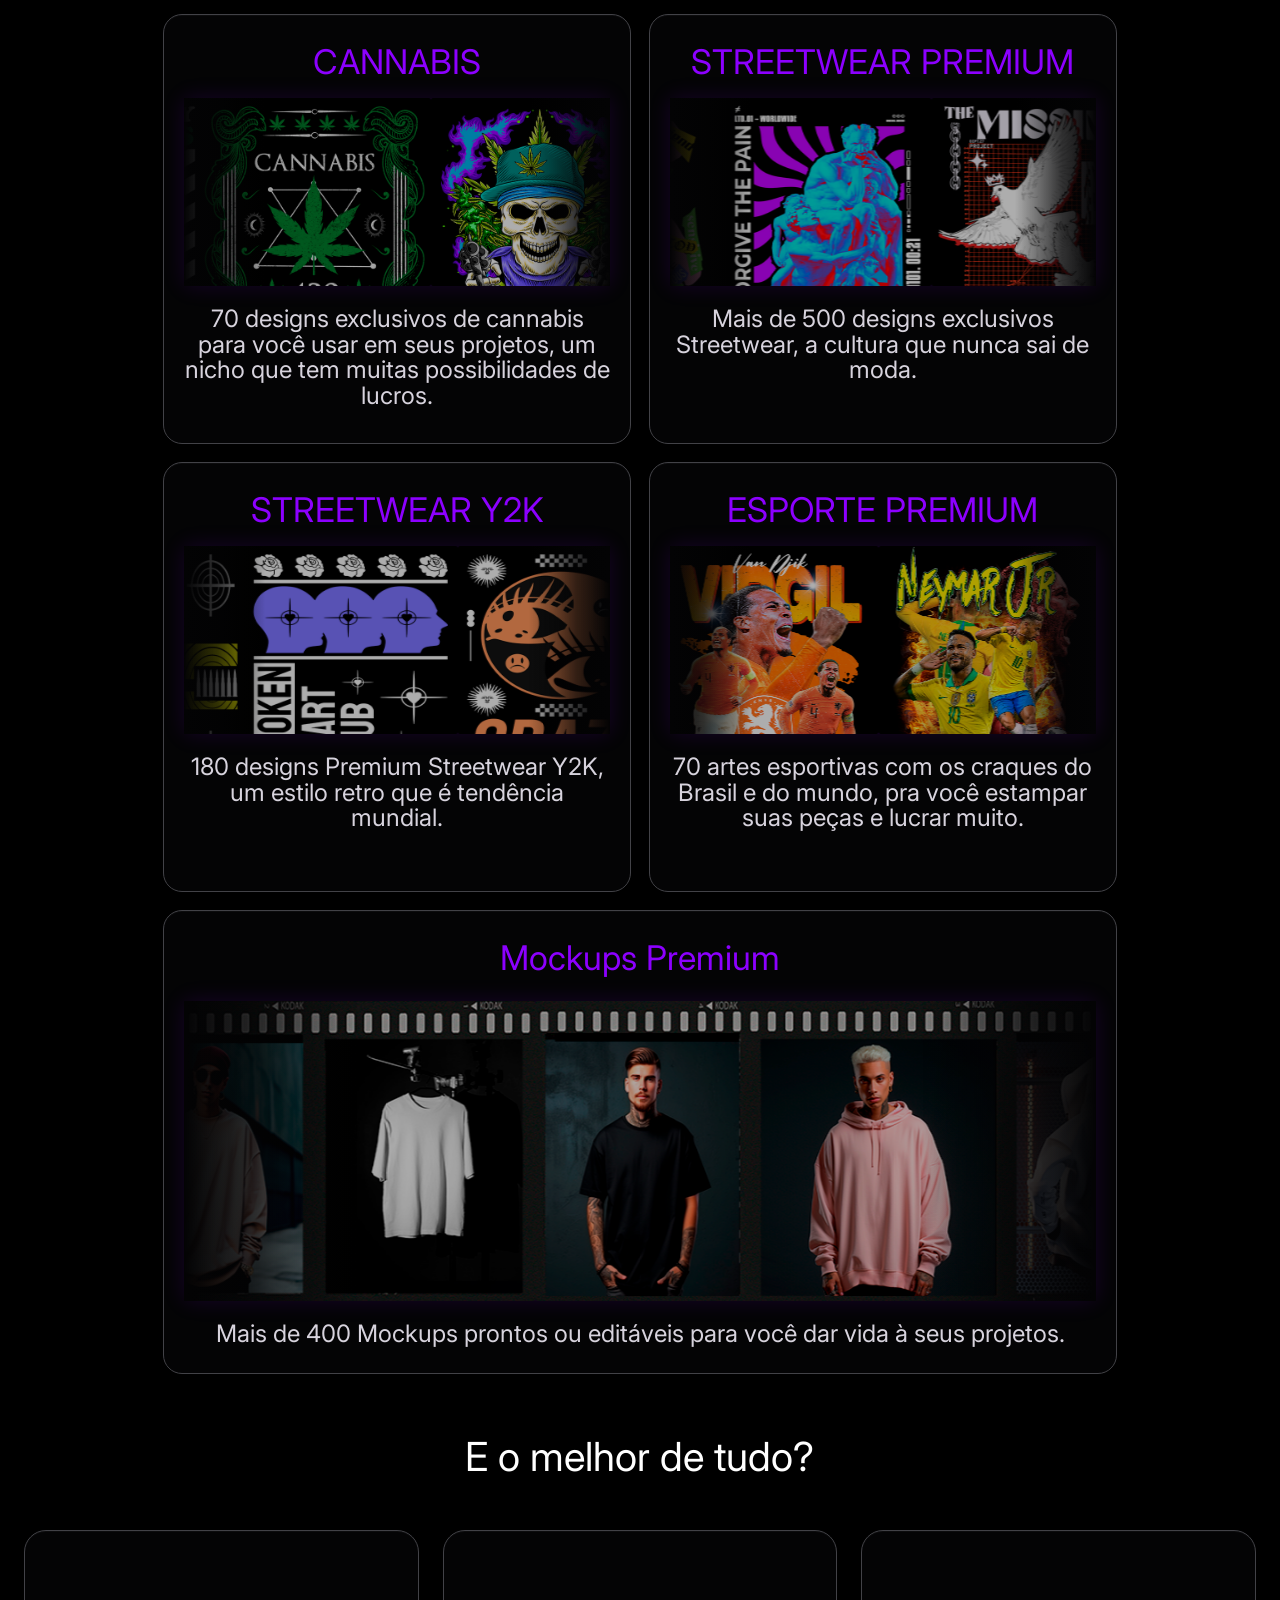
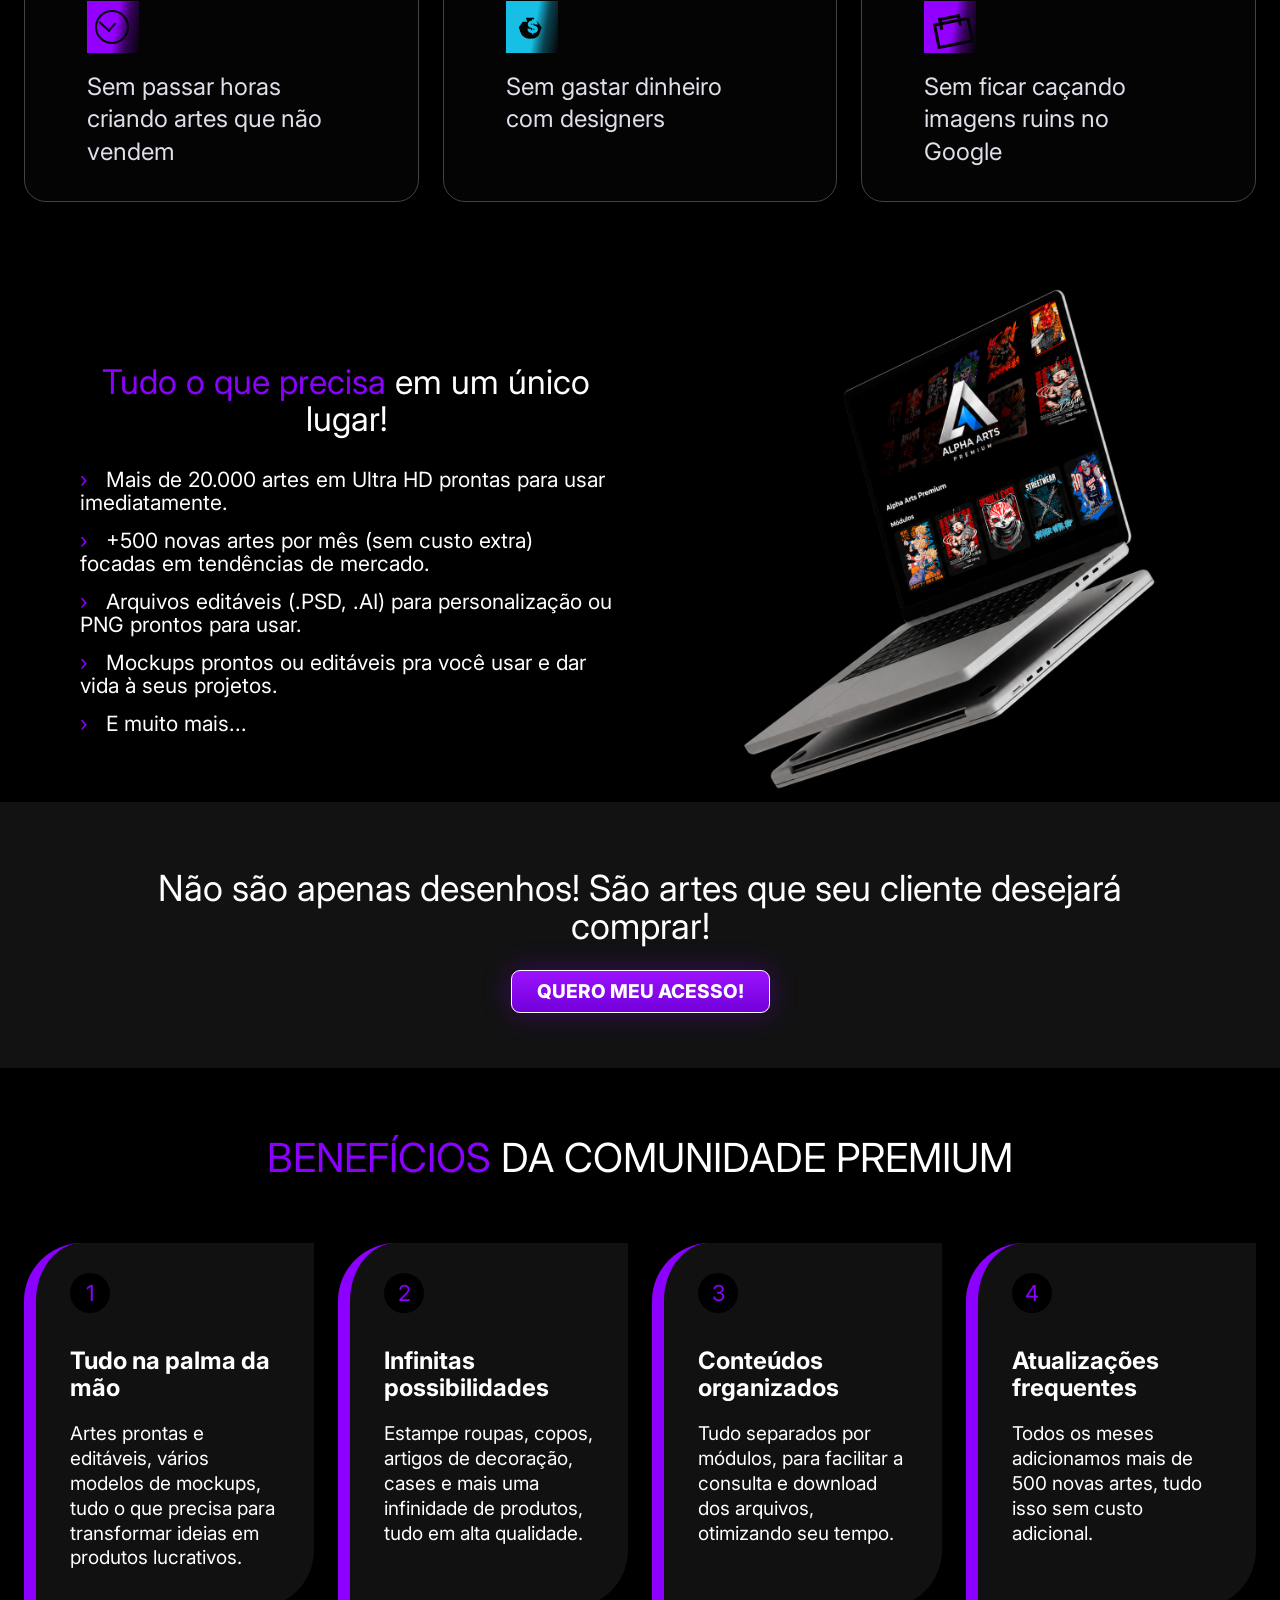
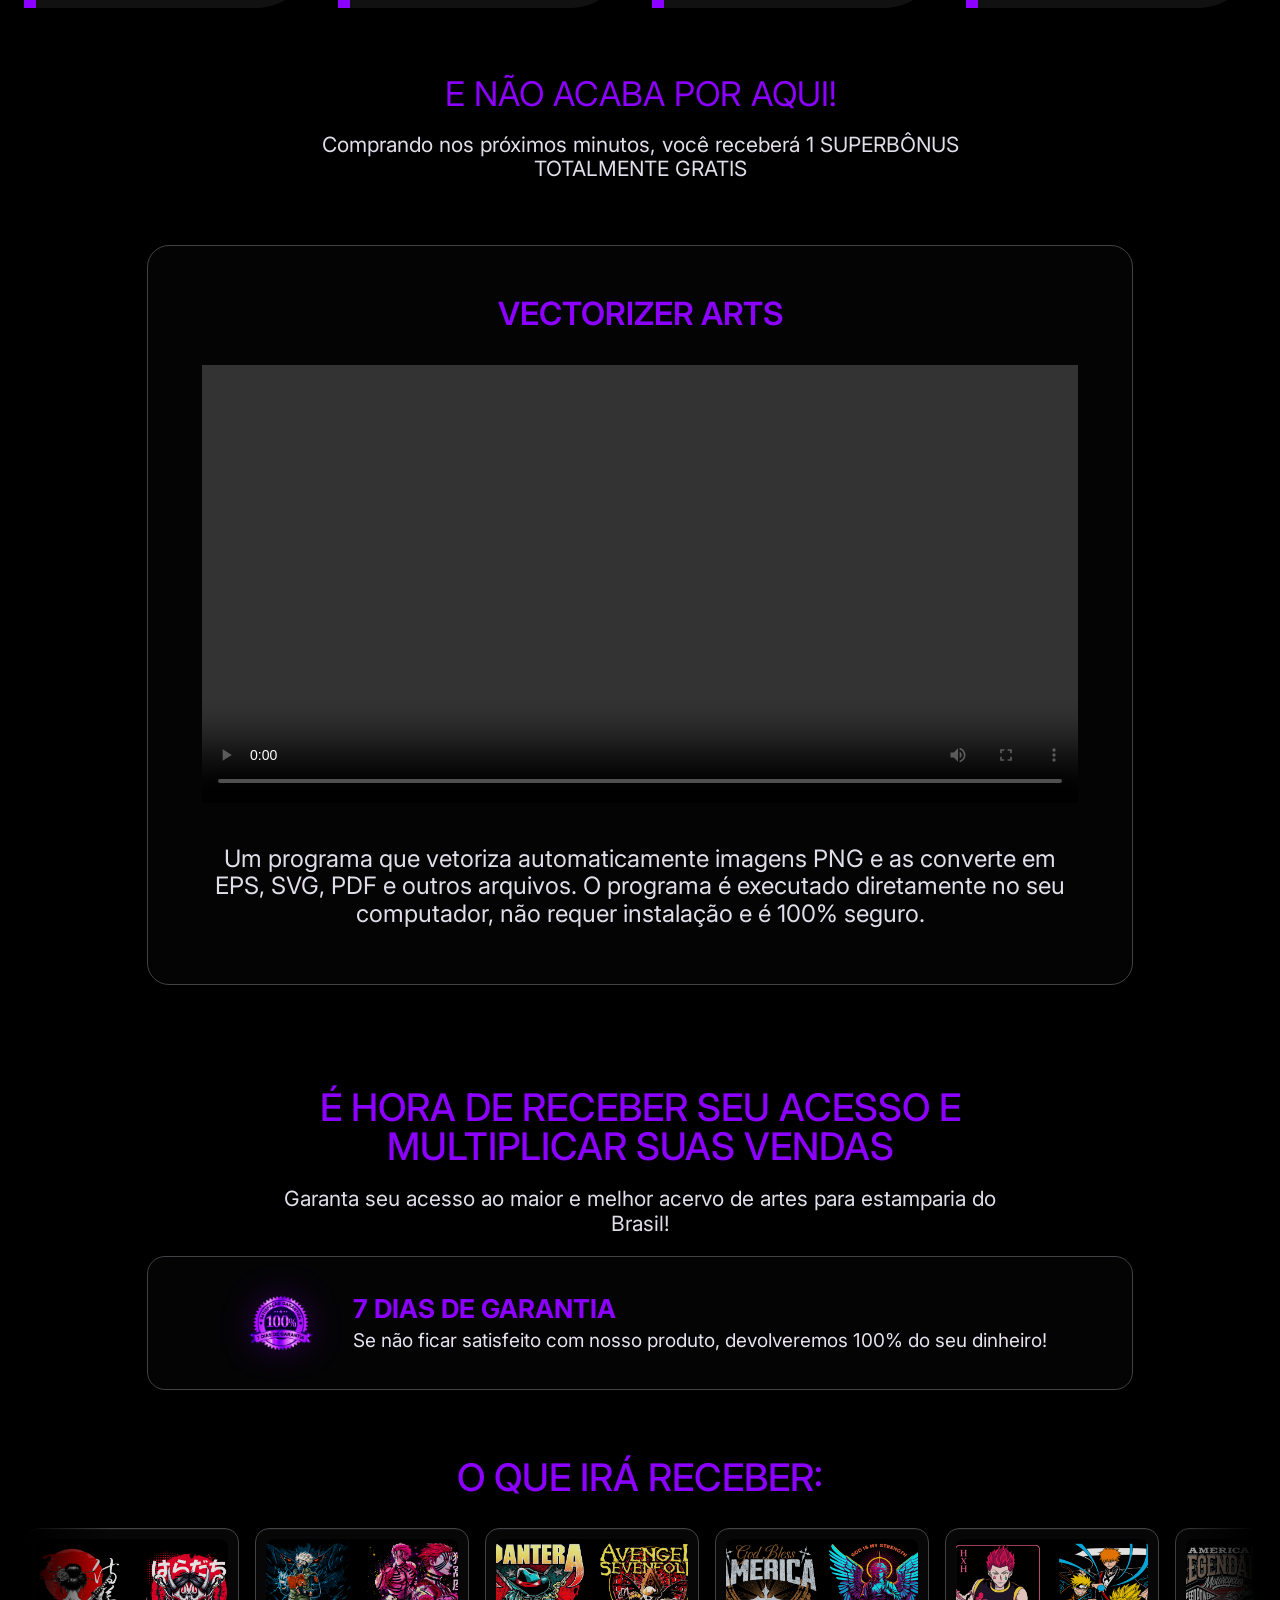
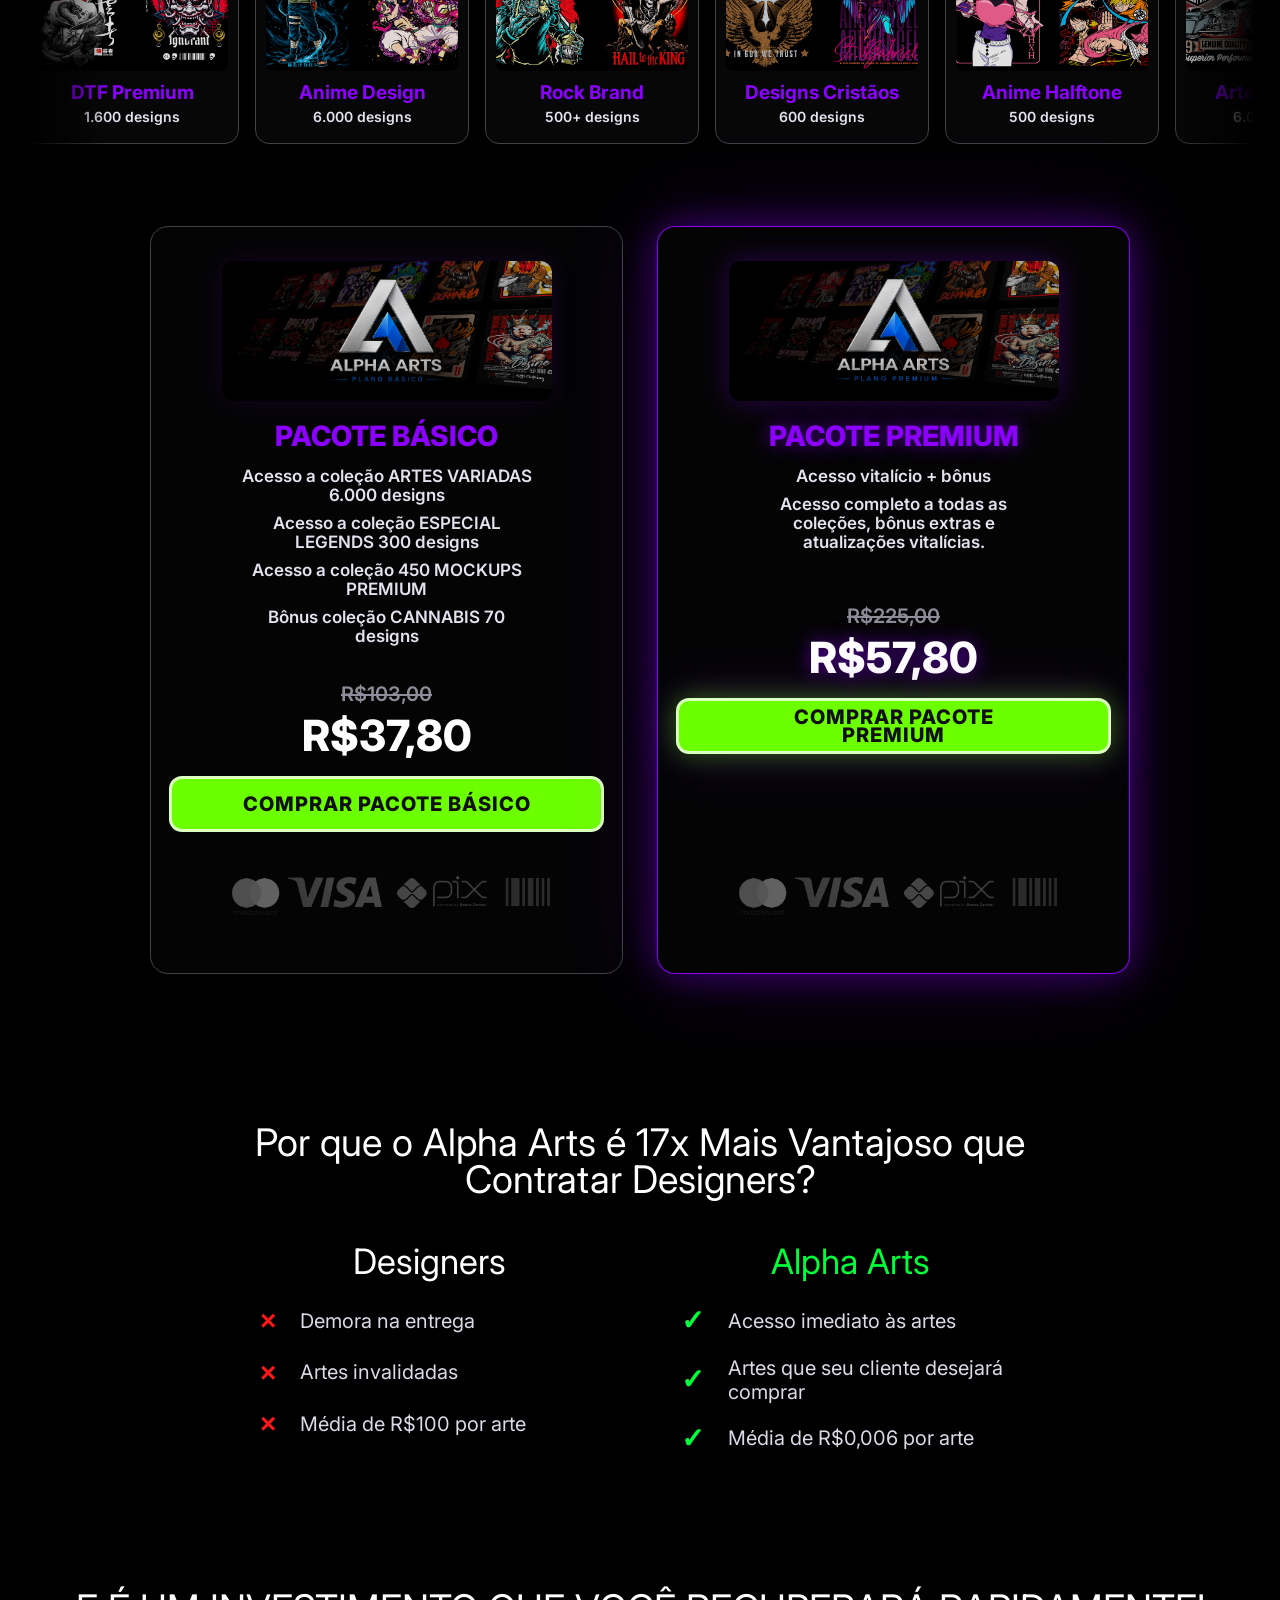
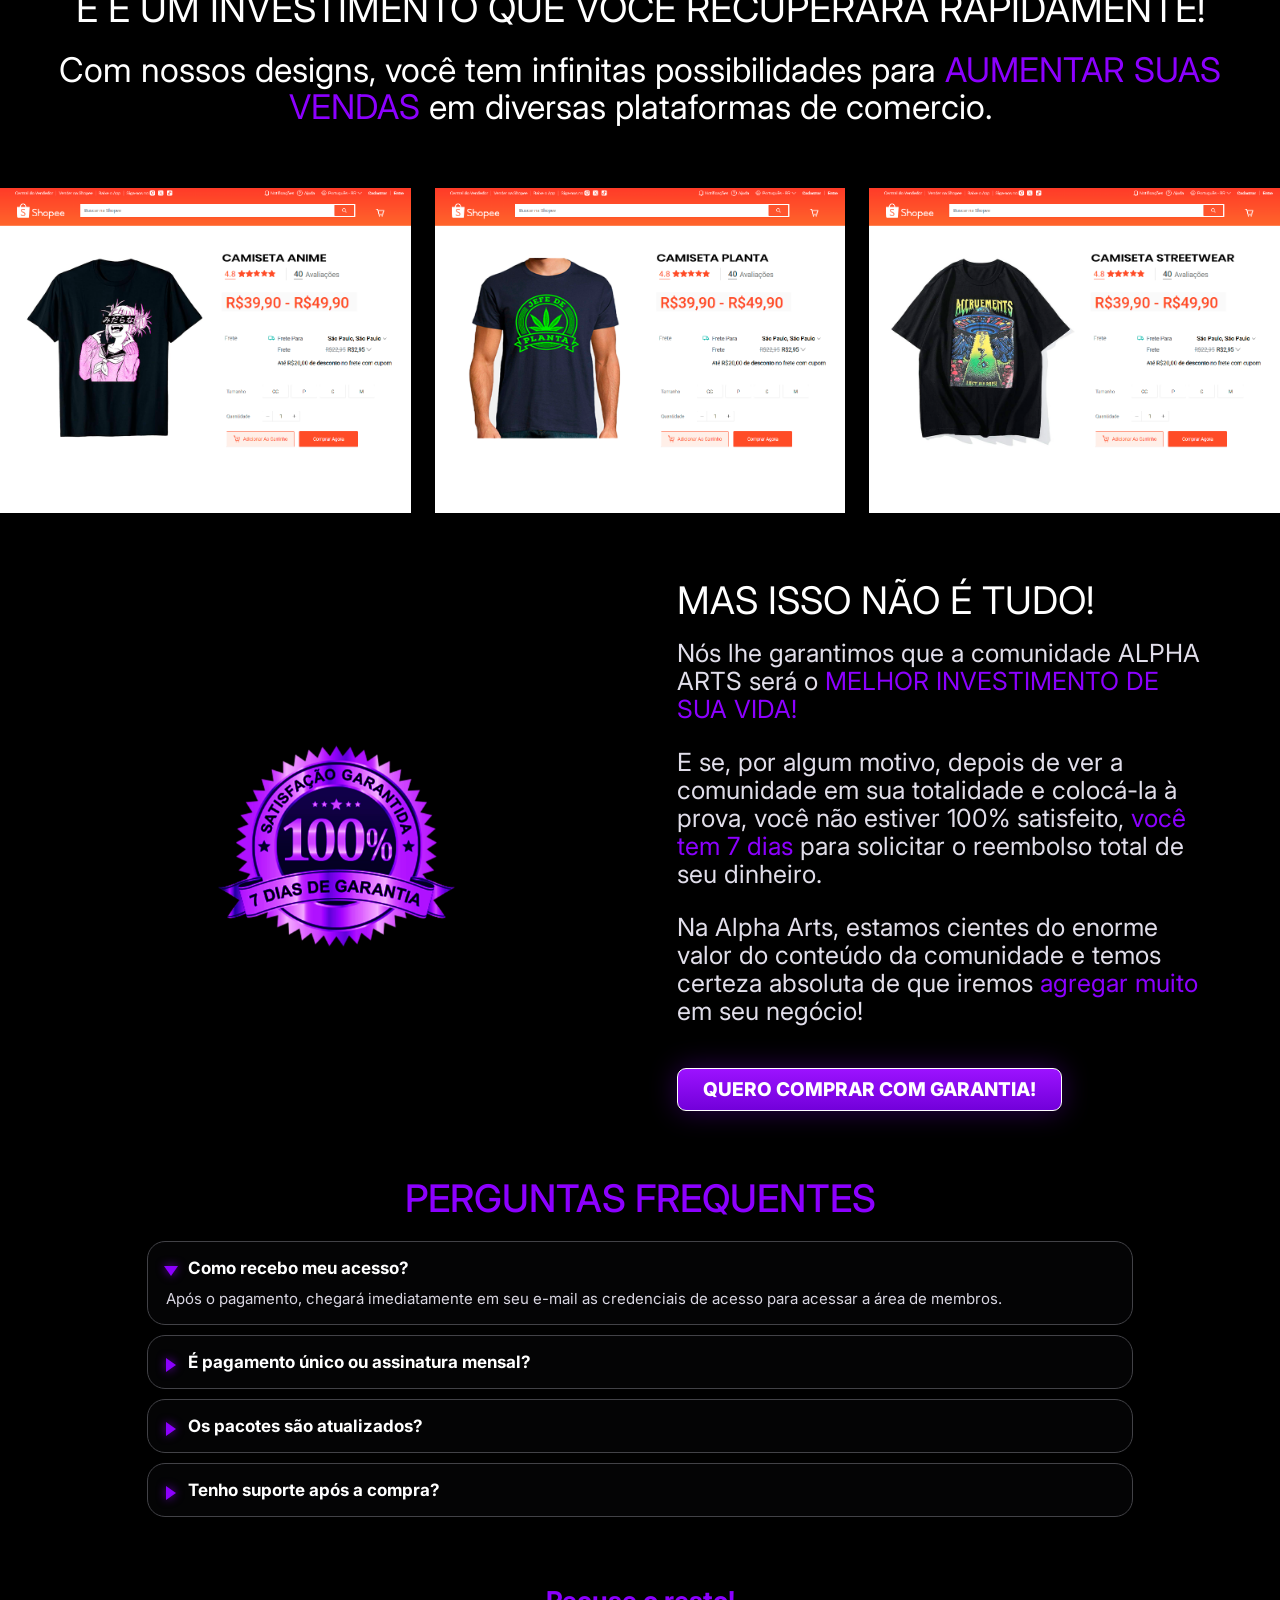
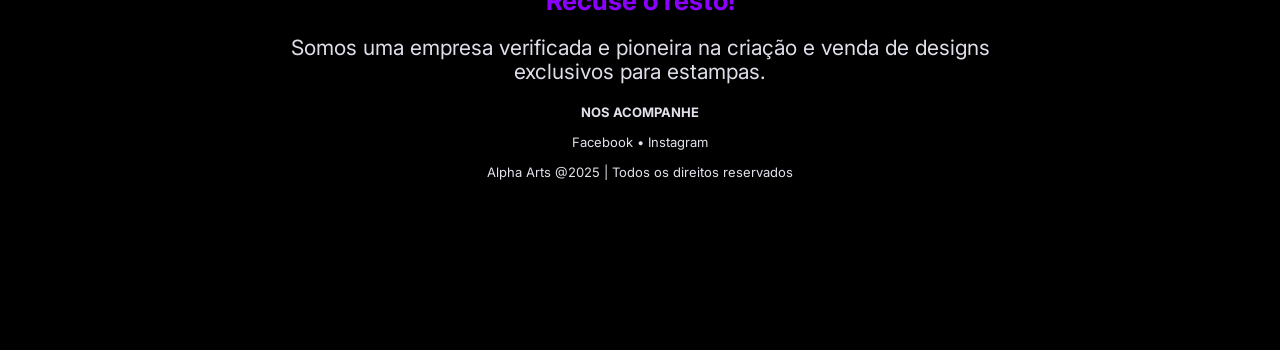
==== commit 5de2304c: "Route CTAs to pricing plans" ====
--- a/index.html
+++ b/index.html
@@ -401,7 +401,7 @@
       </div>
     </section>
 
-    <section class="pricing">
+    <section class="pricing" id="planos">
       <article class="price-card basic-card">
         <img class="plan-image" src="plano-basico.png" alt="">
         <h3>PACOTE BÁSICO</h3>
@@ -415,7 +415,7 @@
         <img class="pay-methods" src="assets/Group-2-2.webp" alt="Mastercard, Visa, Pix e boleto">
       </article>
 
-      <article class="price-card featured premium-card">
+      <article class="price-card featured premium-card" id="plano-premium">
         <img class="plan-image" src="plano-premium.png" alt="">
         <h3>PACOTE PREMIUM</h3>
         <span>Acesso vitalício + bônus</span>
--- a/styles.css
+++ b/styles.css
@@ -317,6 +317,13 @@
   overflow: hidden;
   background: linear-gradient(90deg, #020203, rgba(140, 0, 255, .14), #020203);
   box-shadow: 0 0 21px rgba(140, 0, 255, .14);
+  cursor: grab;
+  touch-action: pan-y;
+  user-select: none;
+}
+
+.thumb-row.is-dragging {
+  cursor: grabbing;
 }
 
 .thumb-row::before,
@@ -346,6 +353,10 @@
   height: 100%;
   animation: slideLeft var(--duration, 20s) linear infinite;
   will-change: transform;
+}
+
+.thumb-row.is-js-carousel .carousel-track {
+  animation: none;
 }
 
 .thumb-row img {
@@ -1237,6 +1248,22 @@
   color: #fff;
   box-shadow: none;
   backdrop-filter: none;
+}
+
+.offer::after {
+  content: "";
+  position: absolute;
+  left: 0;
+  right: 0;
+  bottom: -120px;
+  height: 120px;
+  background: #000;
+  pointer-events: none;
+}
+
+.offer > * {
+  position: relative;
+  z-index: 1;
 }
 
 .offer-label {
@@ -2522,10 +2549,10 @@
   }
 
   .offer {
-    min-height: calc(58px + env(safe-area-inset-bottom));
+    min-height: calc(58px + max(14px, env(safe-area-inset-bottom)));
     grid-template-columns: minmax(128px, 1fr) 40px 40px 122px;
     gap: 5px;
-    padding: 4px 8px calc(4px + env(safe-area-inset-bottom));
+    padding: 4px 8px calc(4px + max(14px, env(safe-area-inset-bottom)));
   }
 
   .offer-label {
@@ -2718,8 +2745,7 @@
   border: 1px solid var(--purple);
   border-radius: 14px;
   background: #030303;
-  cursor: ew-resize;
-  touch-action: none;
+  cursor: default;
   user-select: none;
 }
 
@@ -2758,6 +2784,18 @@
   width: 2px;
   background: var(--purple);
   z-index: 3;
+  transform: translateX(-50%);
+  cursor: ew-resize;
+  touch-action: none;
+}
+
+.compare-line::before {
+  content: "";
+  position: absolute;
+  top: 0;
+  bottom: 0;
+  left: 50%;
+  width: 28px;
   transform: translateX(-50%);
 }
 
@@ -2772,6 +2810,8 @@
   background: #fff;
   transform: translate(-50%, -50%);
   box-shadow: 0 4px 20px rgba(0, 0, 0, .32);
+  cursor: ew-resize;
+  touch-action: none;
 }
 
 .compare-handle::before,
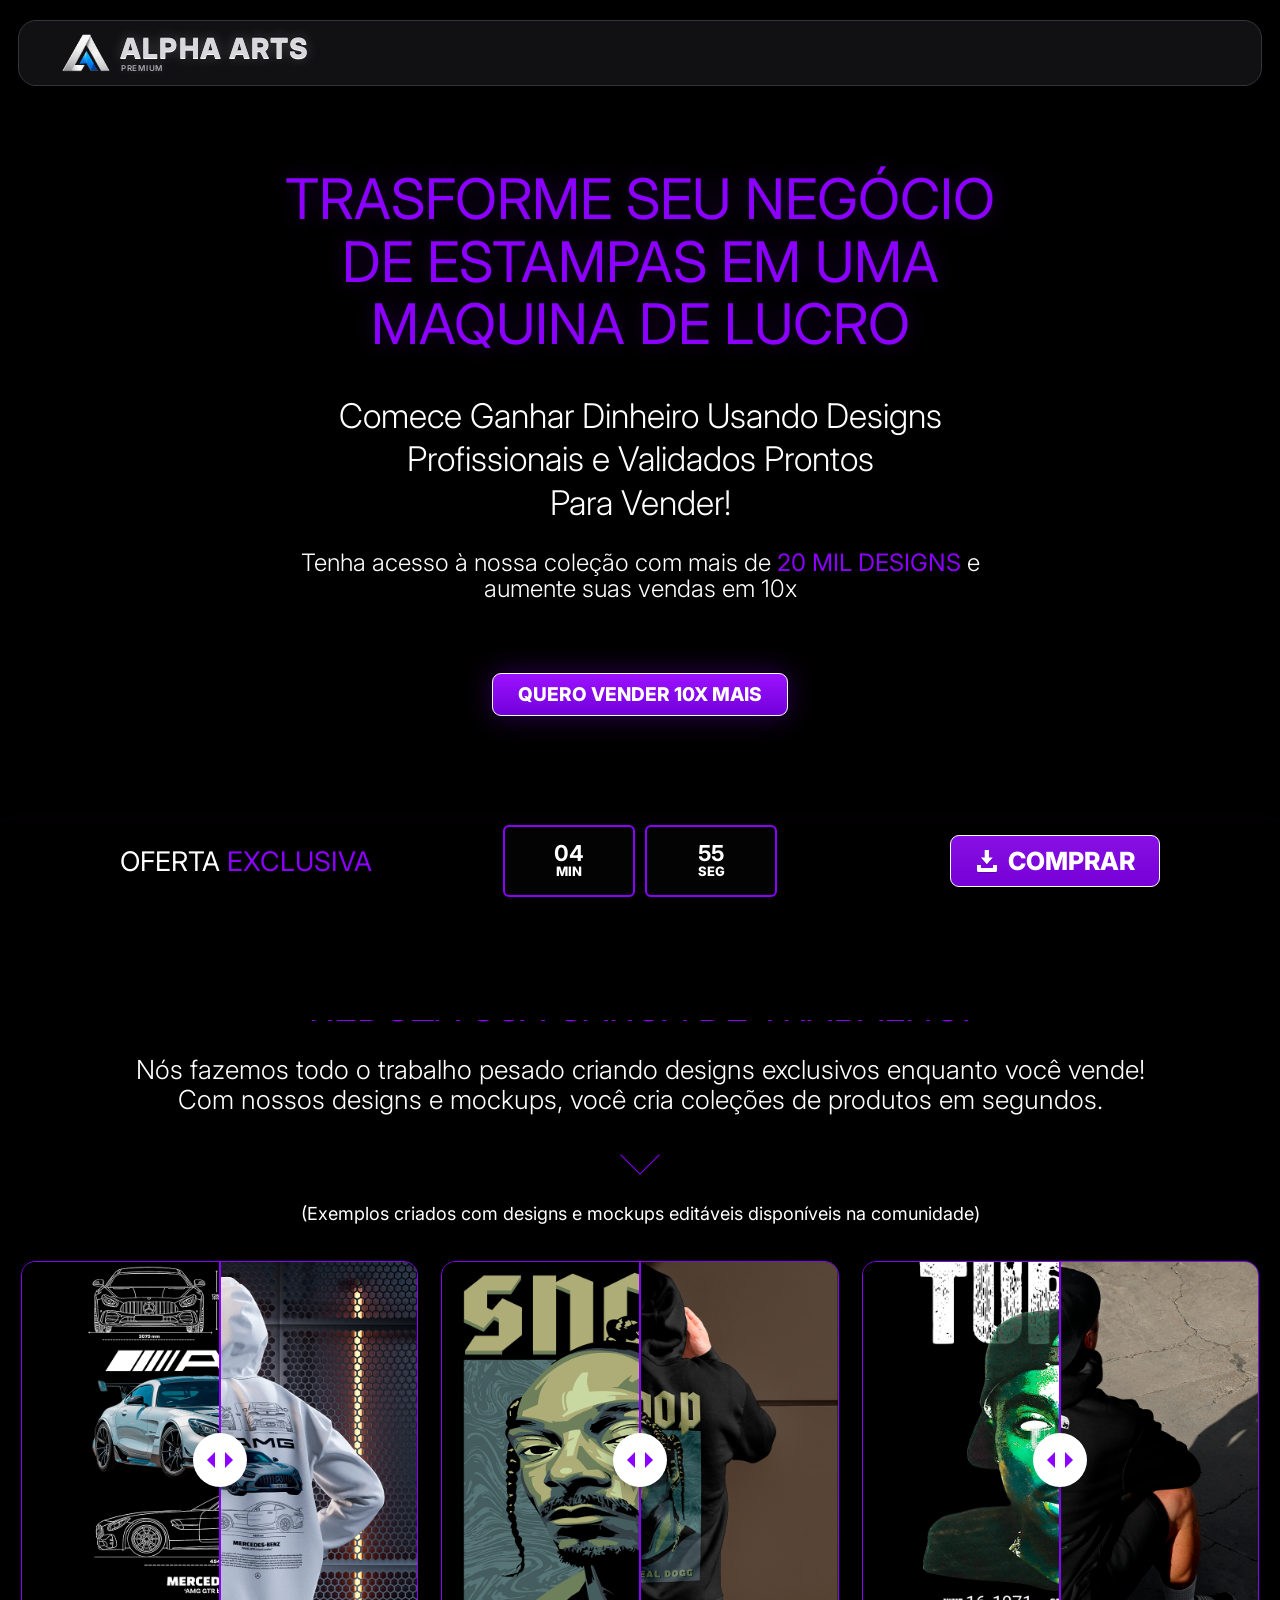
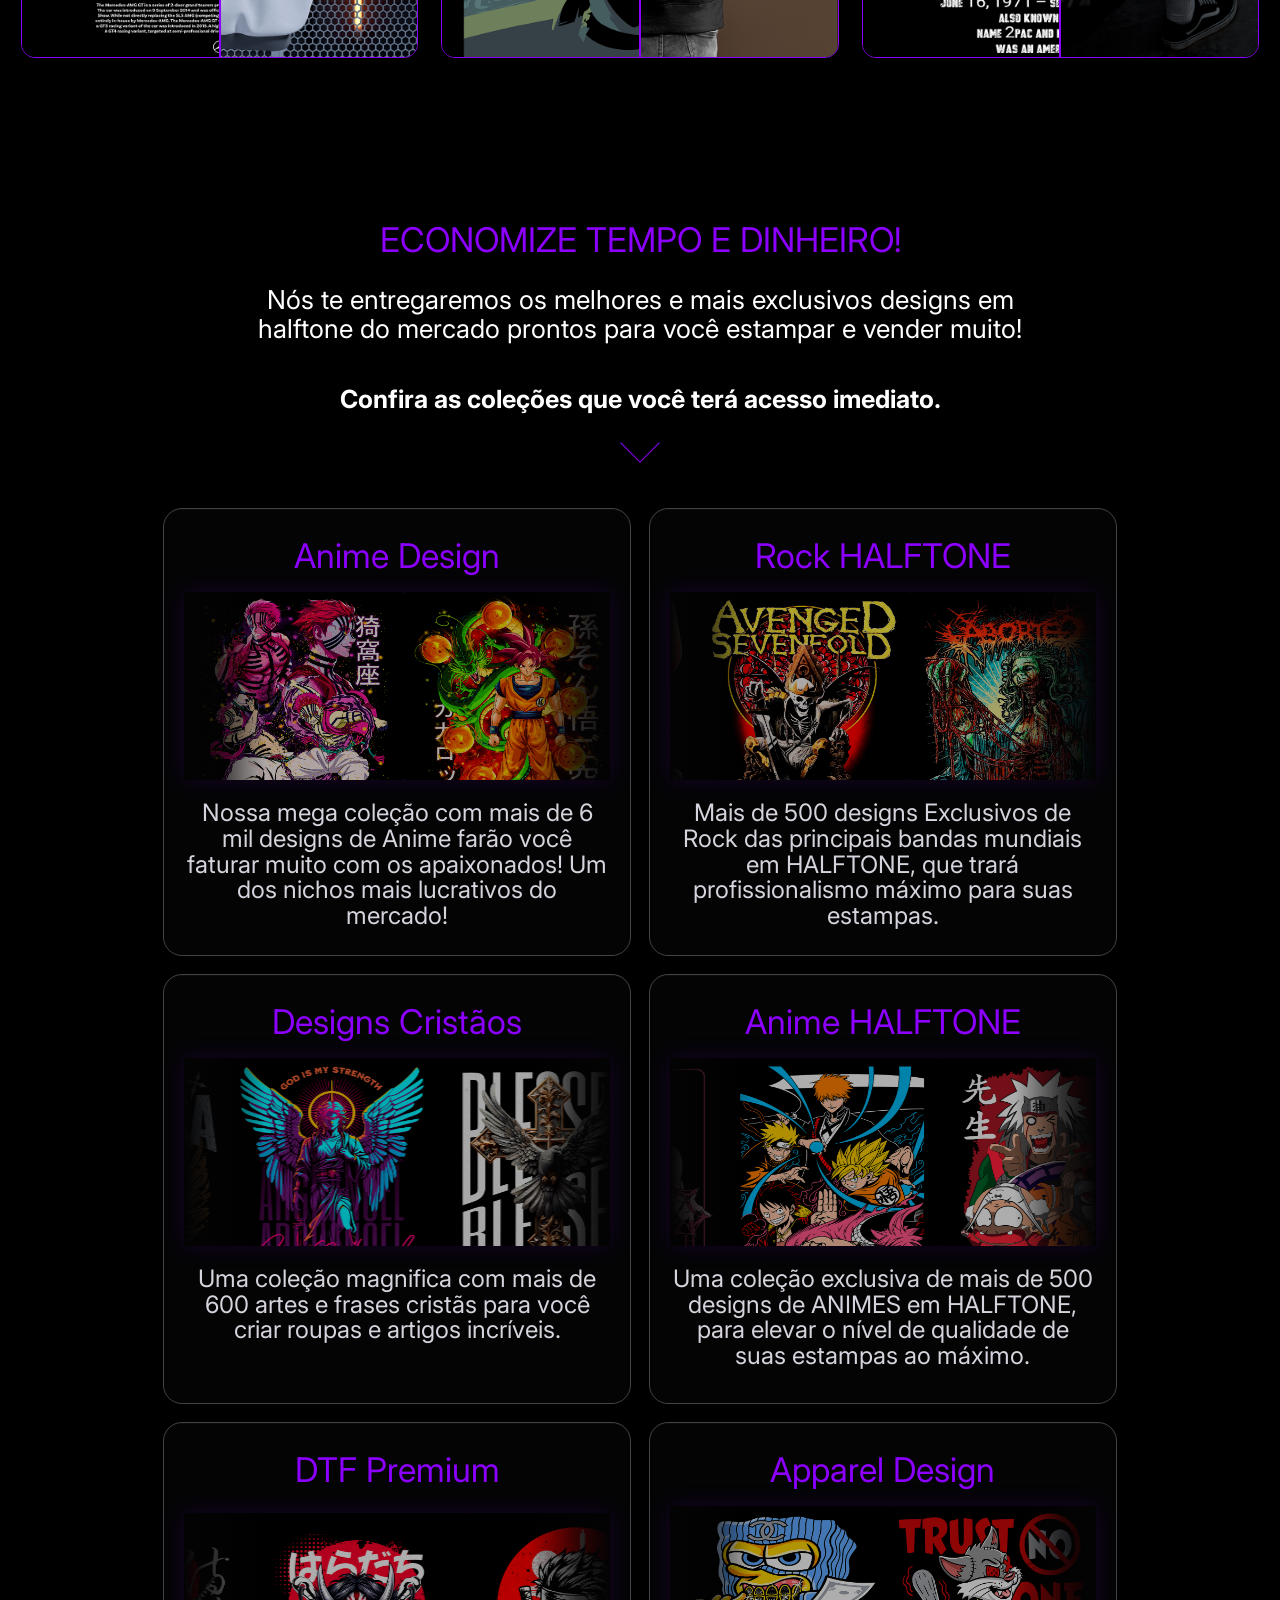
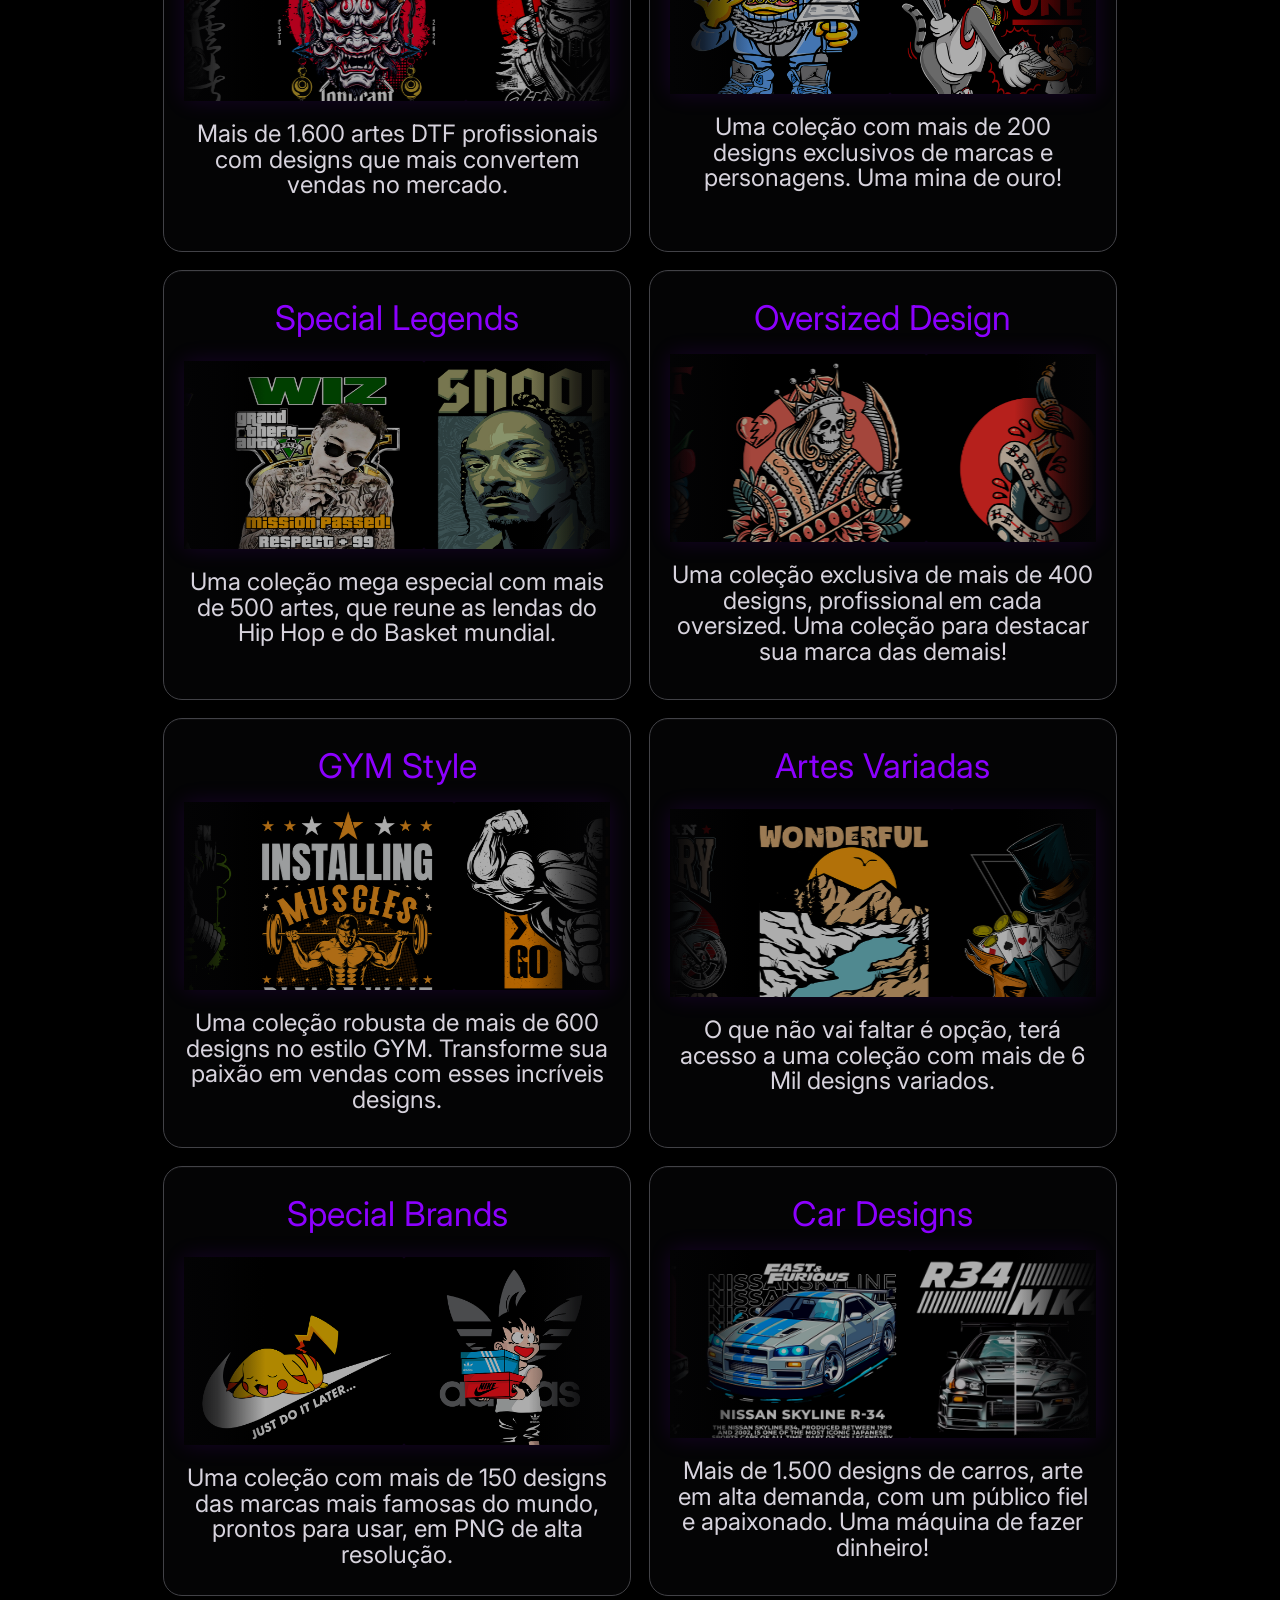
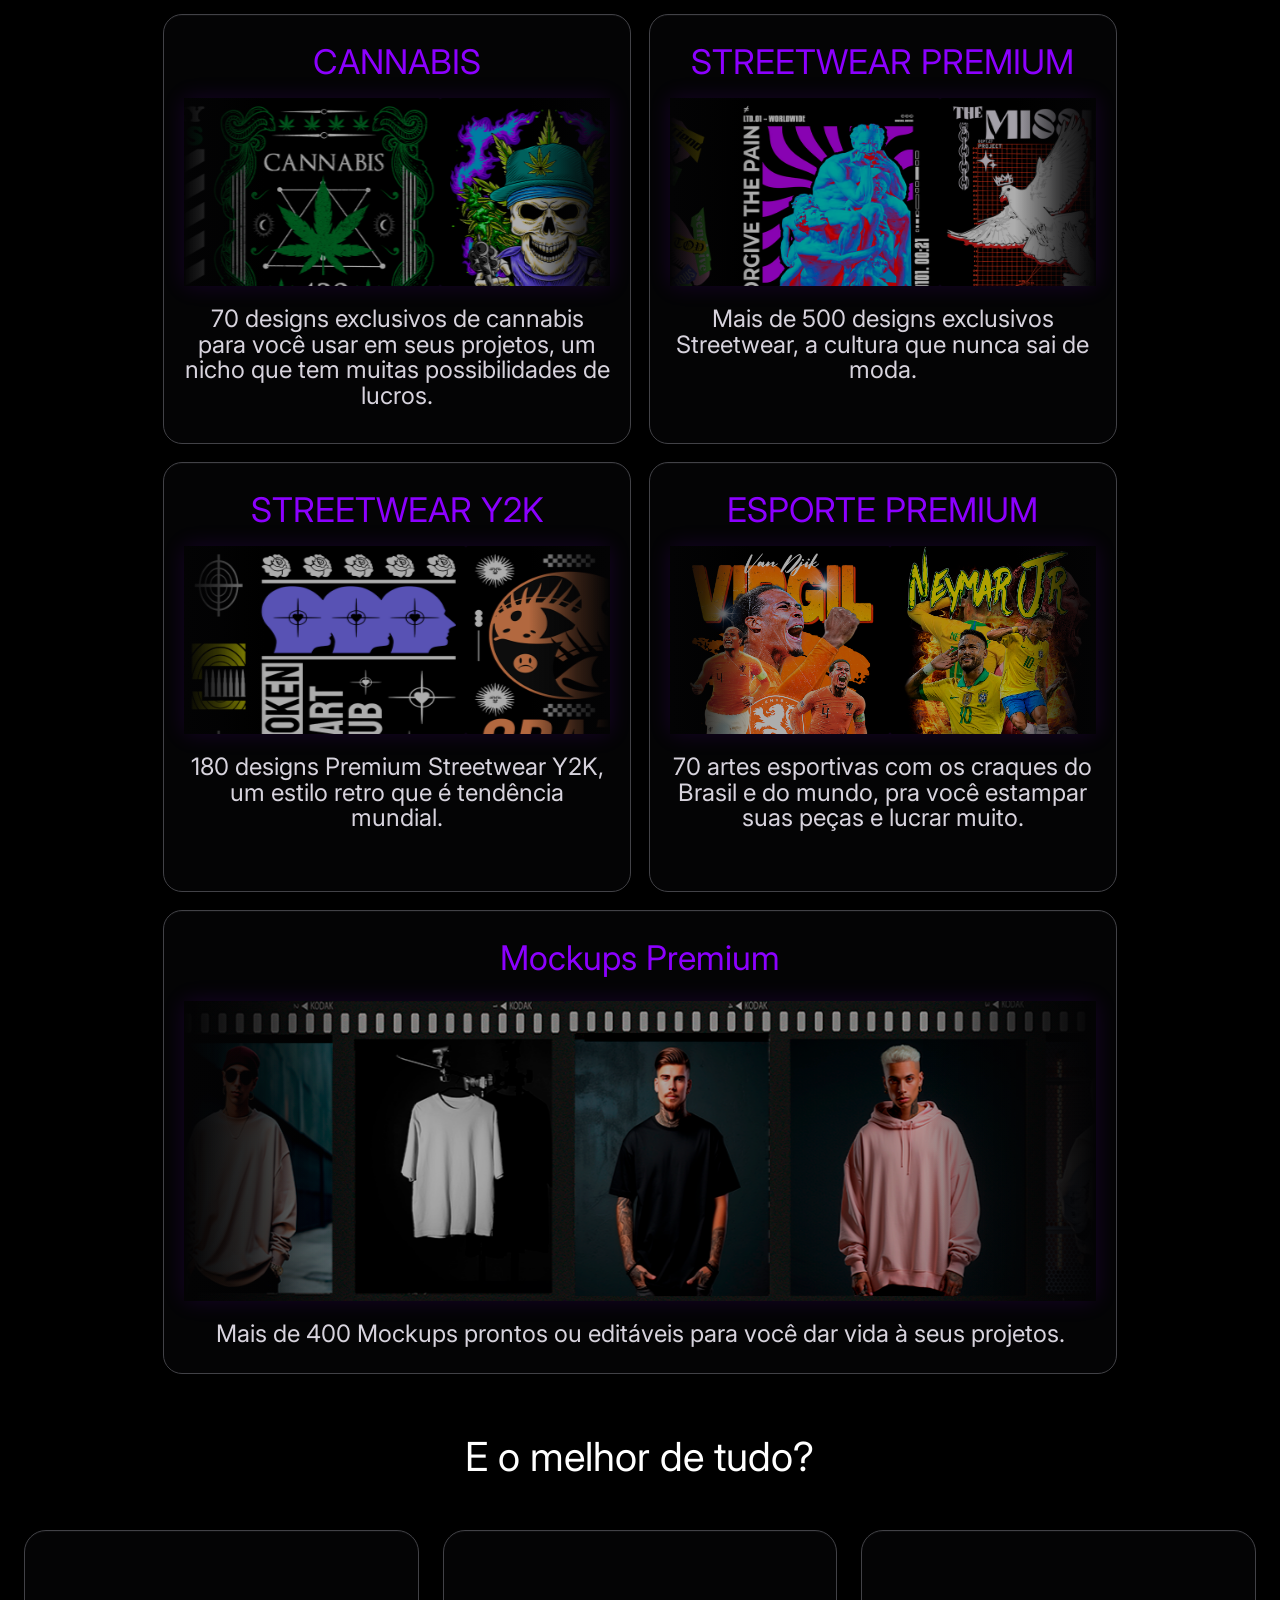
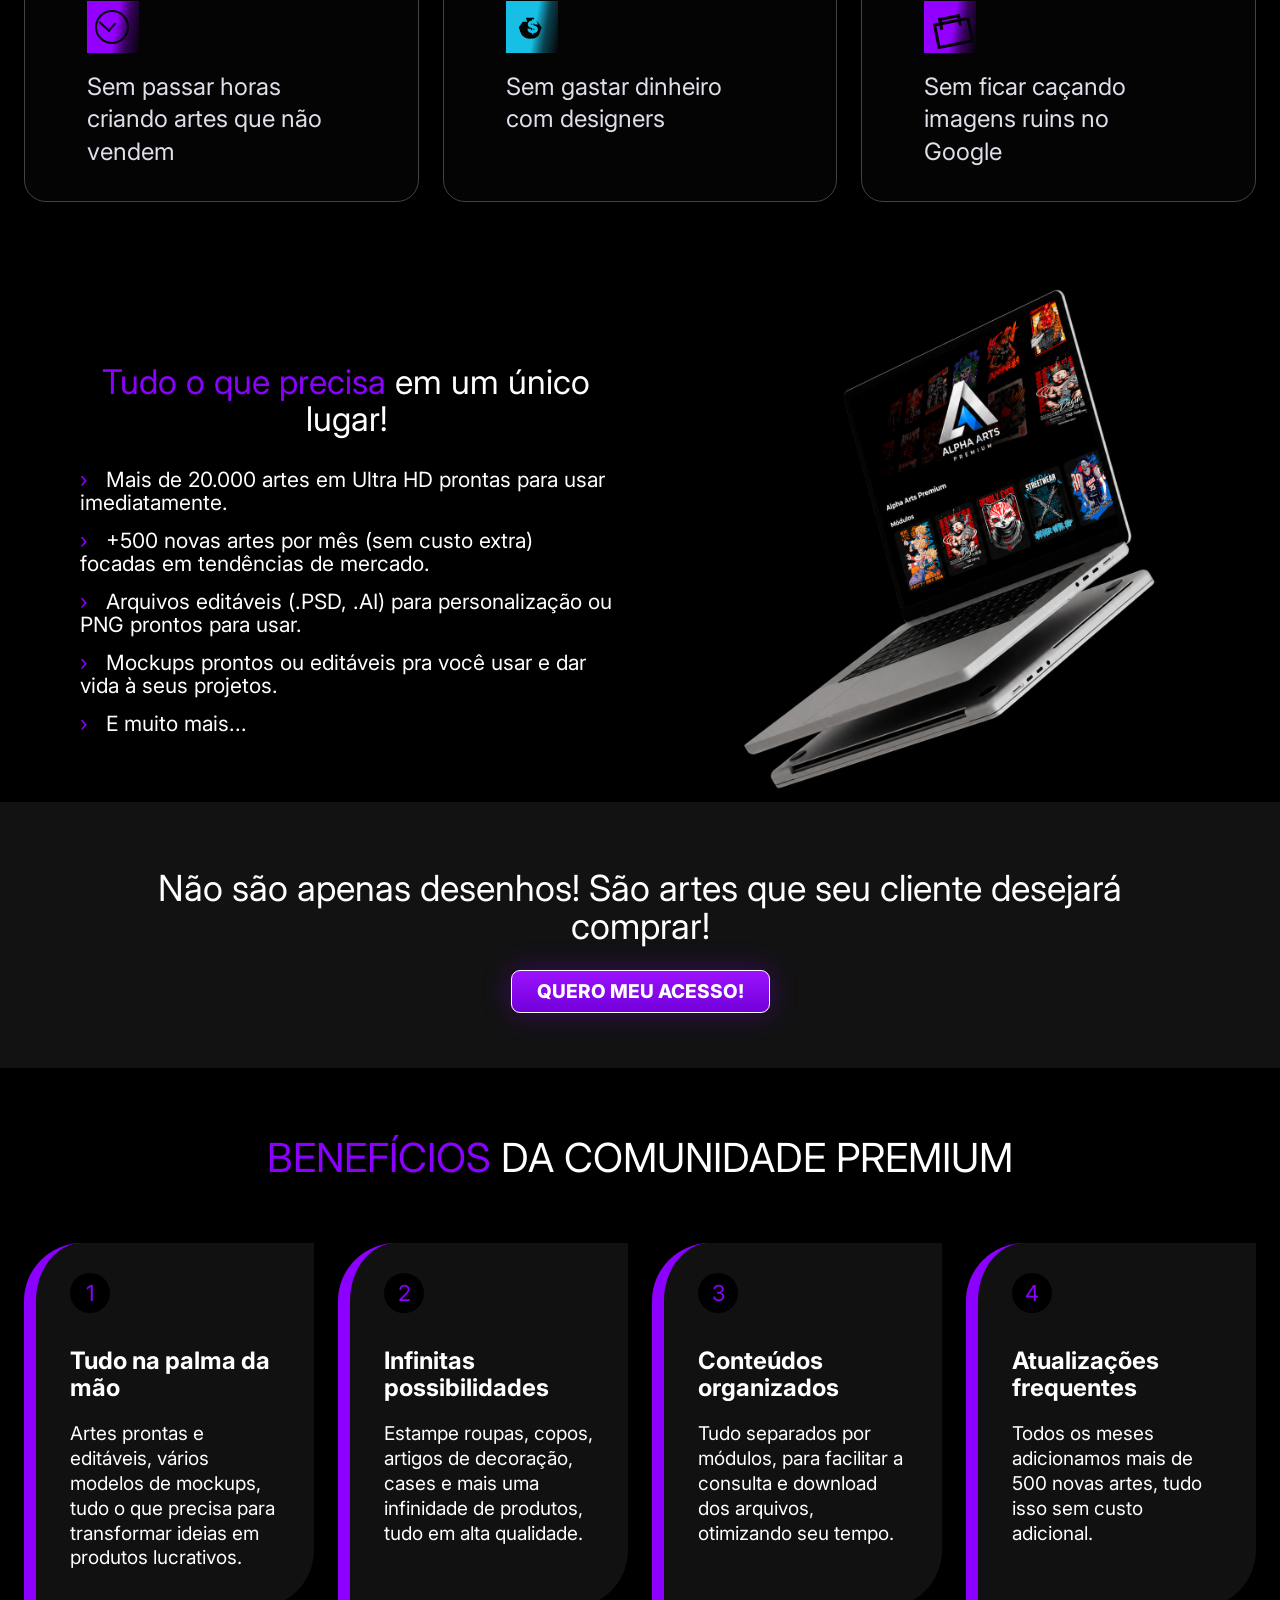
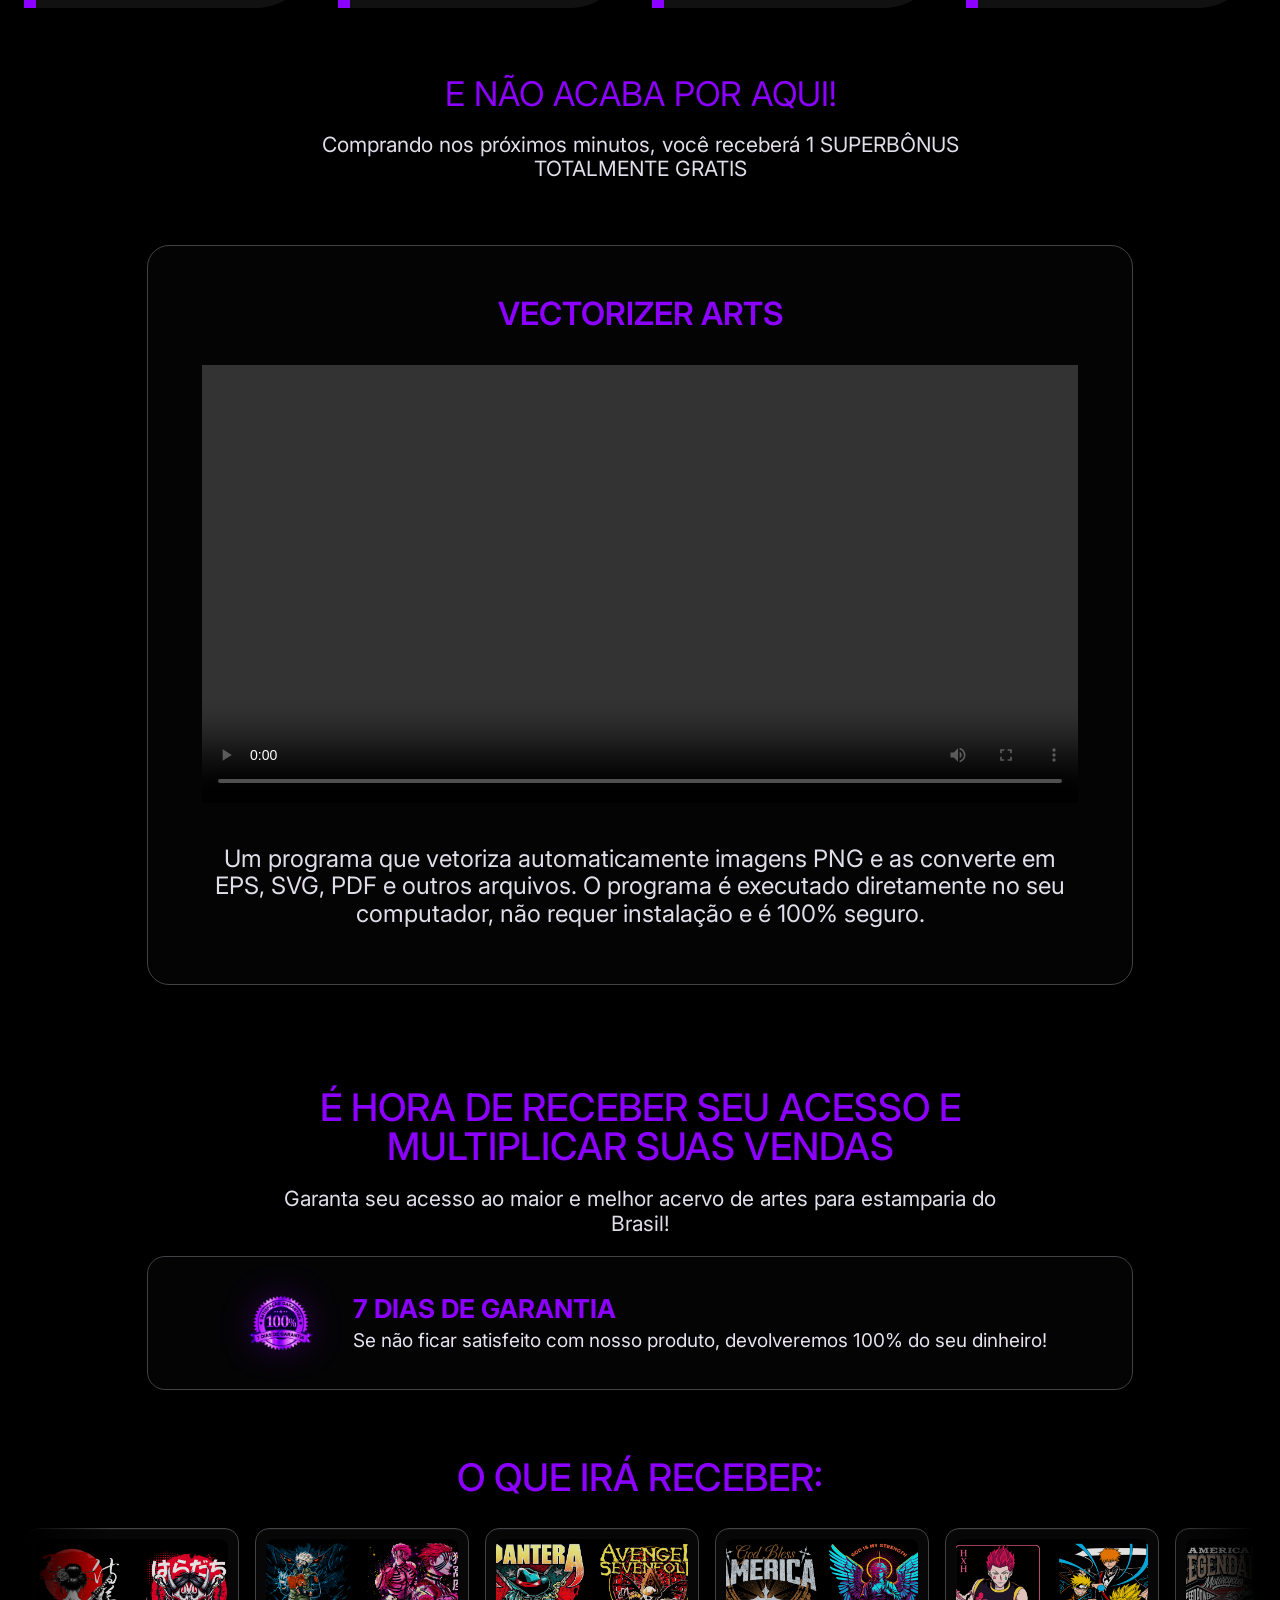
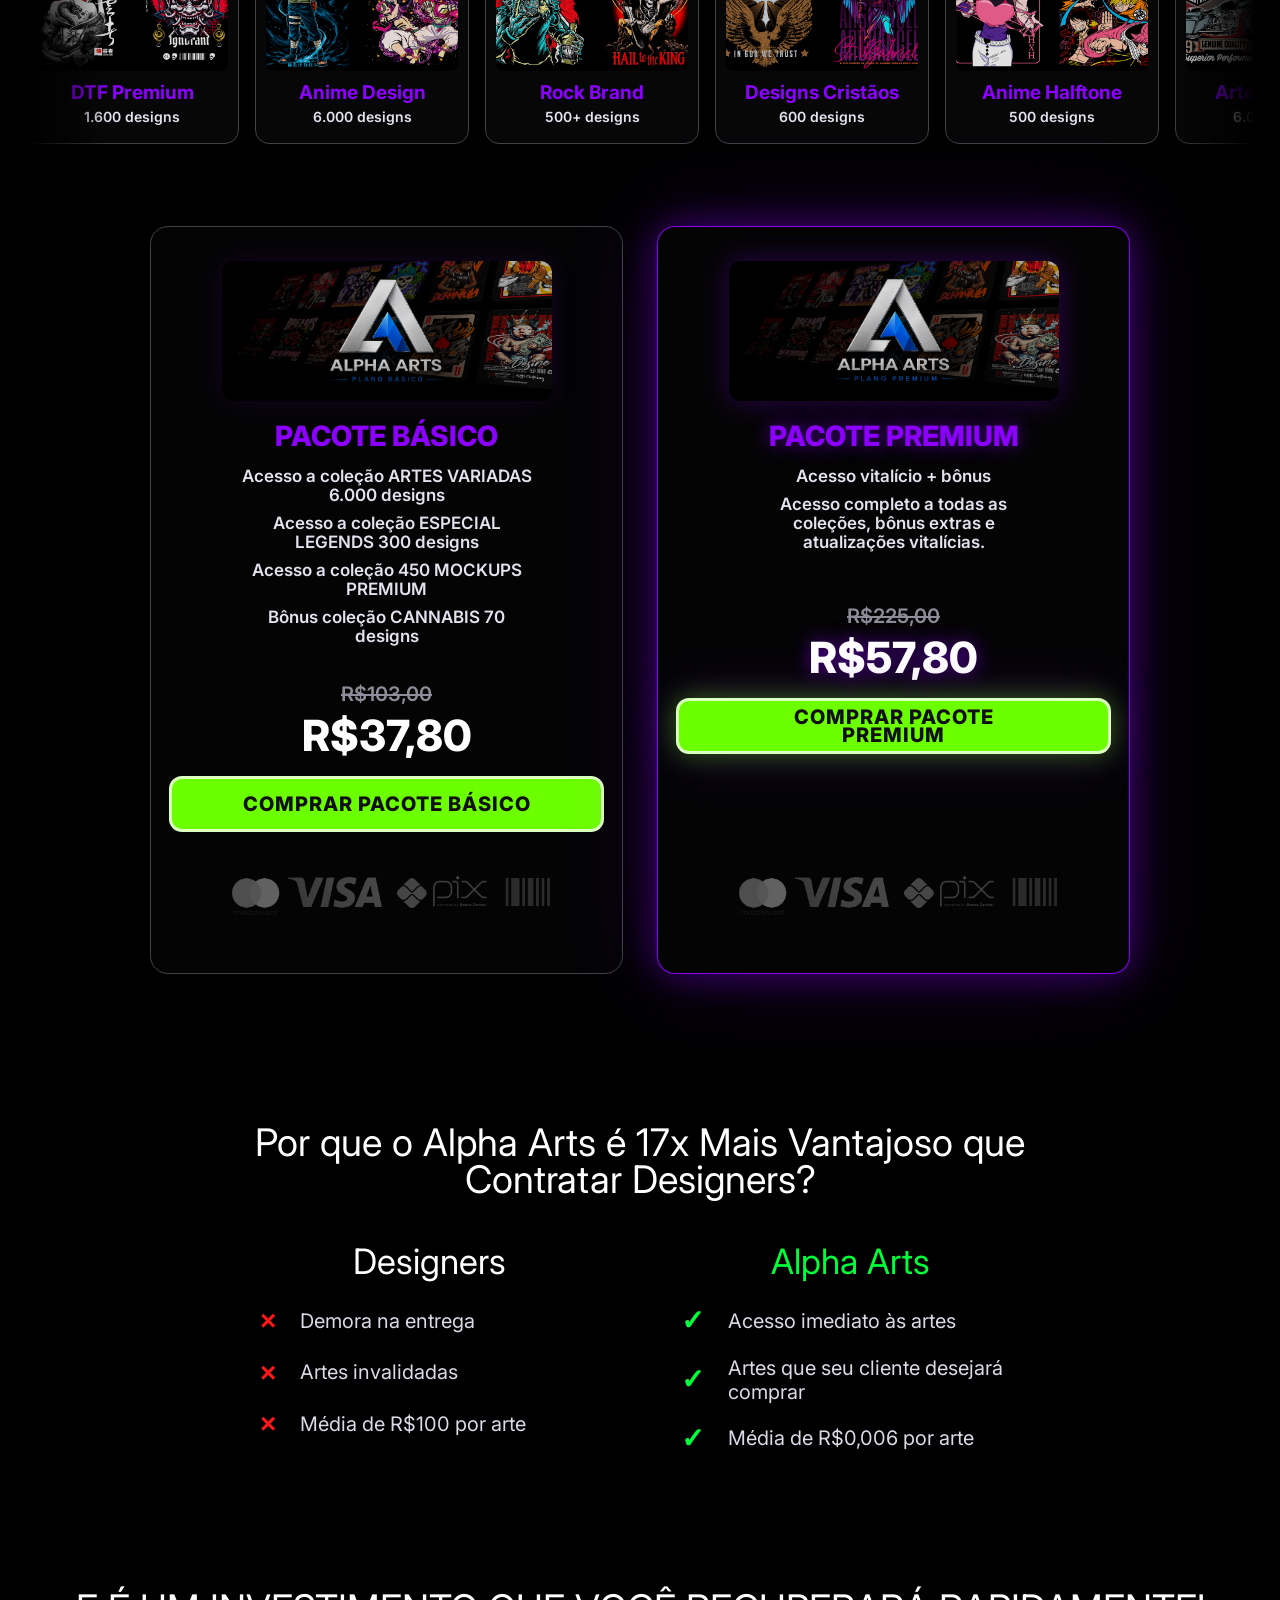
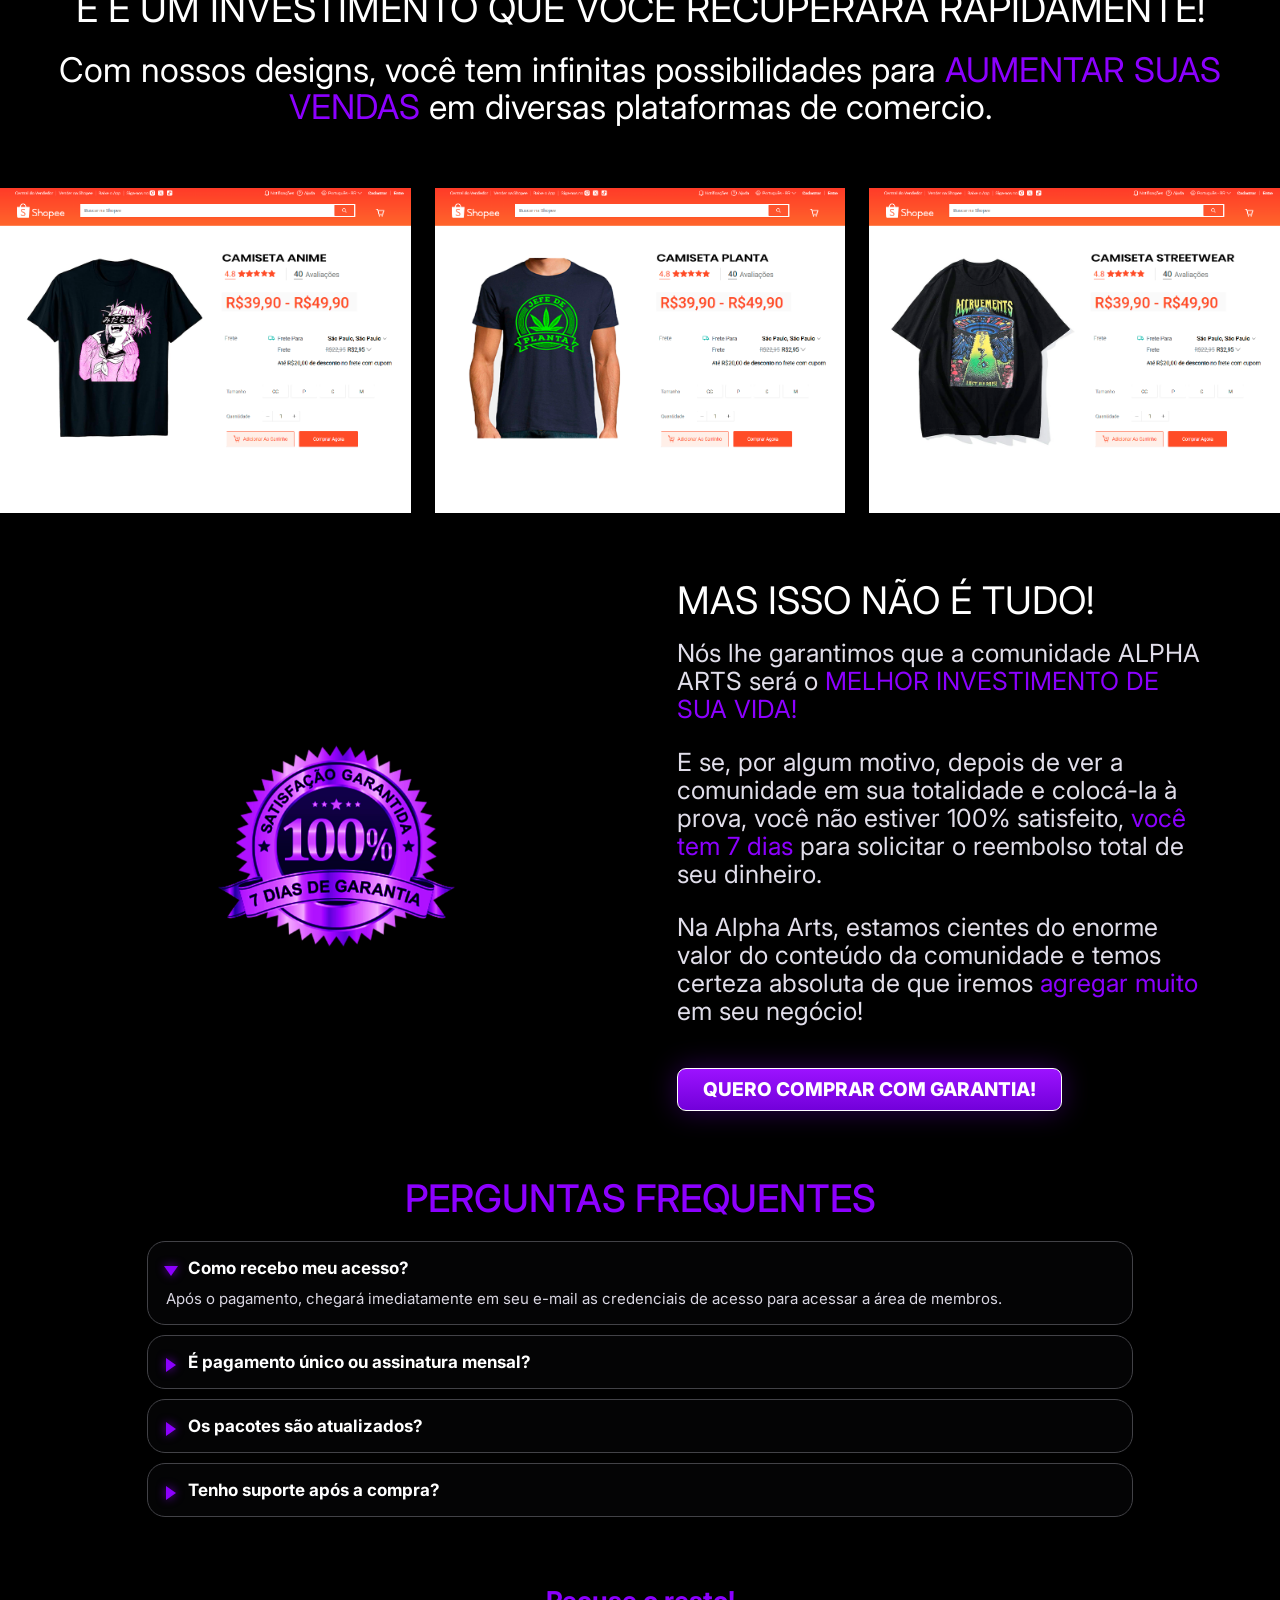
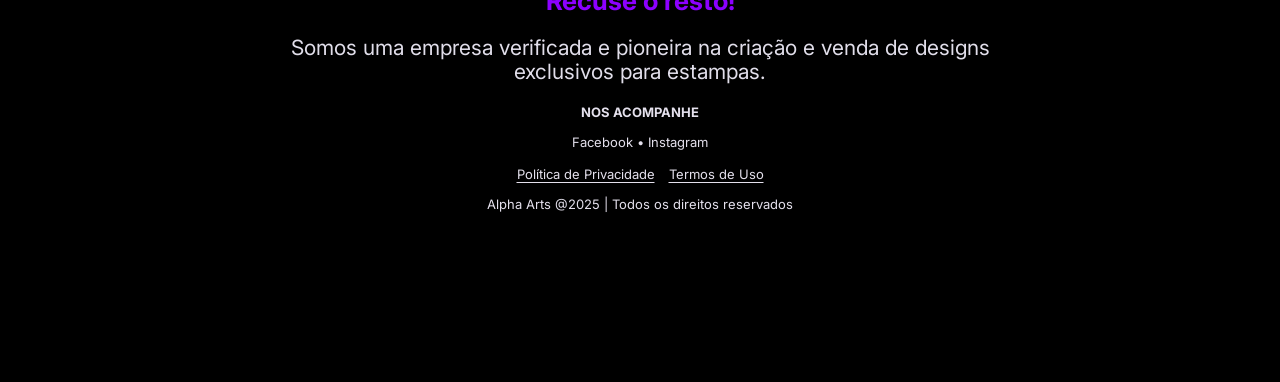
==== commit 5a37d338: "Add legal policy pages" ====
--- a/index.html
+++ b/index.html
@@ -491,6 +491,10 @@
       <p>Somos uma empresa verificada e pioneira na criação e venda de designs exclusivos para estampas.</p>
       <strong>NOS ACOMPANHE</strong>
       <span>Facebook • Instagram</span>
+      <nav class="footer-links" aria-label="Links legais">
+        <a href="/privacidade">Política de Privacidade</a>
+        <a href="/termos">Termos de Uso</a>
+      </nav>
       <small>Alpha Arts @2025 | Todos os direitos reservados</small>
     </footer>
   </main>
--- a/styles.css
+++ b/styles.css
@@ -1230,6 +1230,78 @@
   margin-top: 14px;
   color: #e4e0ec;
   font-size: 13px;
+}
+
+.footer-links {
+  display: flex;
+  flex-wrap: wrap;
+  justify-content: center;
+  gap: 14px;
+  margin-top: 16px;
+  color: #e4e0ec;
+  font-size: 13px;
+}
+
+.footer-links a {
+  text-decoration: underline;
+  text-underline-offset: 3px;
+}
+
+.legal-page {
+  width: min(calc(100% - 32px), 930px);
+  margin: 0 auto;
+  padding: 42px 0 92px;
+}
+
+.legal-back {
+  display: inline-flex;
+  margin-bottom: 22px;
+  color: var(--purple);
+  font-size: 15px;
+  font-weight: 700;
+}
+
+.legal-card {
+  border: 1px solid rgba(140, 0, 255, .58);
+  border-radius: 18px;
+  background: linear-gradient(180deg, rgba(20, 20, 24, .96), rgba(3, 3, 4, .98));
+  padding: clamp(24px, 5vw, 54px);
+  box-shadow: 0 0 38px rgba(140, 0, 255, .14);
+}
+
+.legal-card h1 {
+  margin: 0;
+  color: var(--purple);
+  font-size: clamp(34px, 6vw, 56px);
+  line-height: 1;
+}
+
+.legal-updated {
+  margin: 12px 0 28px;
+  color: #bfb8ce;
+  font-size: 14px;
+}
+
+.legal-card h2 {
+  margin: 30px 0 10px;
+  color: #fff;
+  font-size: clamp(21px, 3.6vw, 28px);
+  line-height: 1.1;
+}
+
+.legal-card p {
+  margin: 0 0 16px;
+  color: #e7e3ef;
+  font-size: clamp(16px, 2.8vw, 19px);
+  line-height: 1.55;
+}
+
+.legal-note {
+  margin-top: 32px !important;
+  padding-top: 22px;
+  border-top: 1px solid rgba(255, 255, 255, .12);
+  color: #cfc7dc !important;
+  font-size: 14px !important;
 }
 
 .offer {
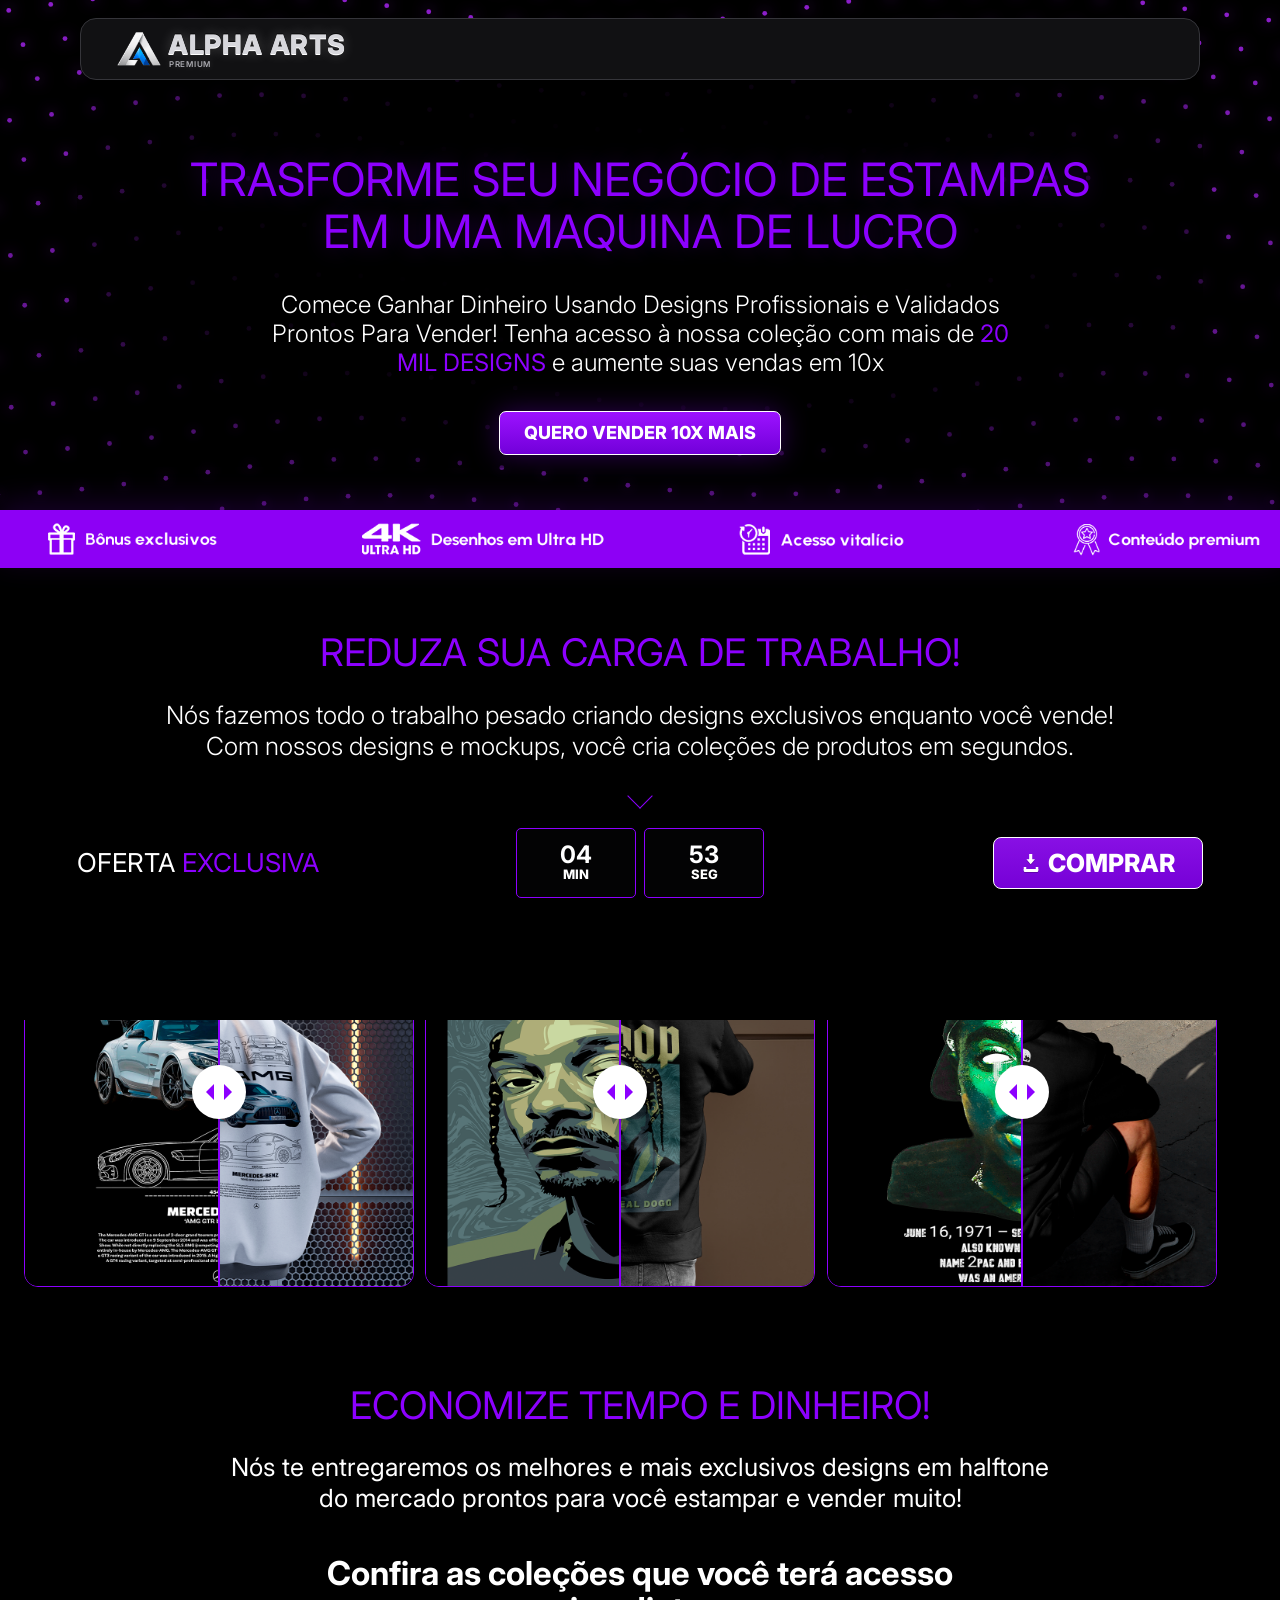
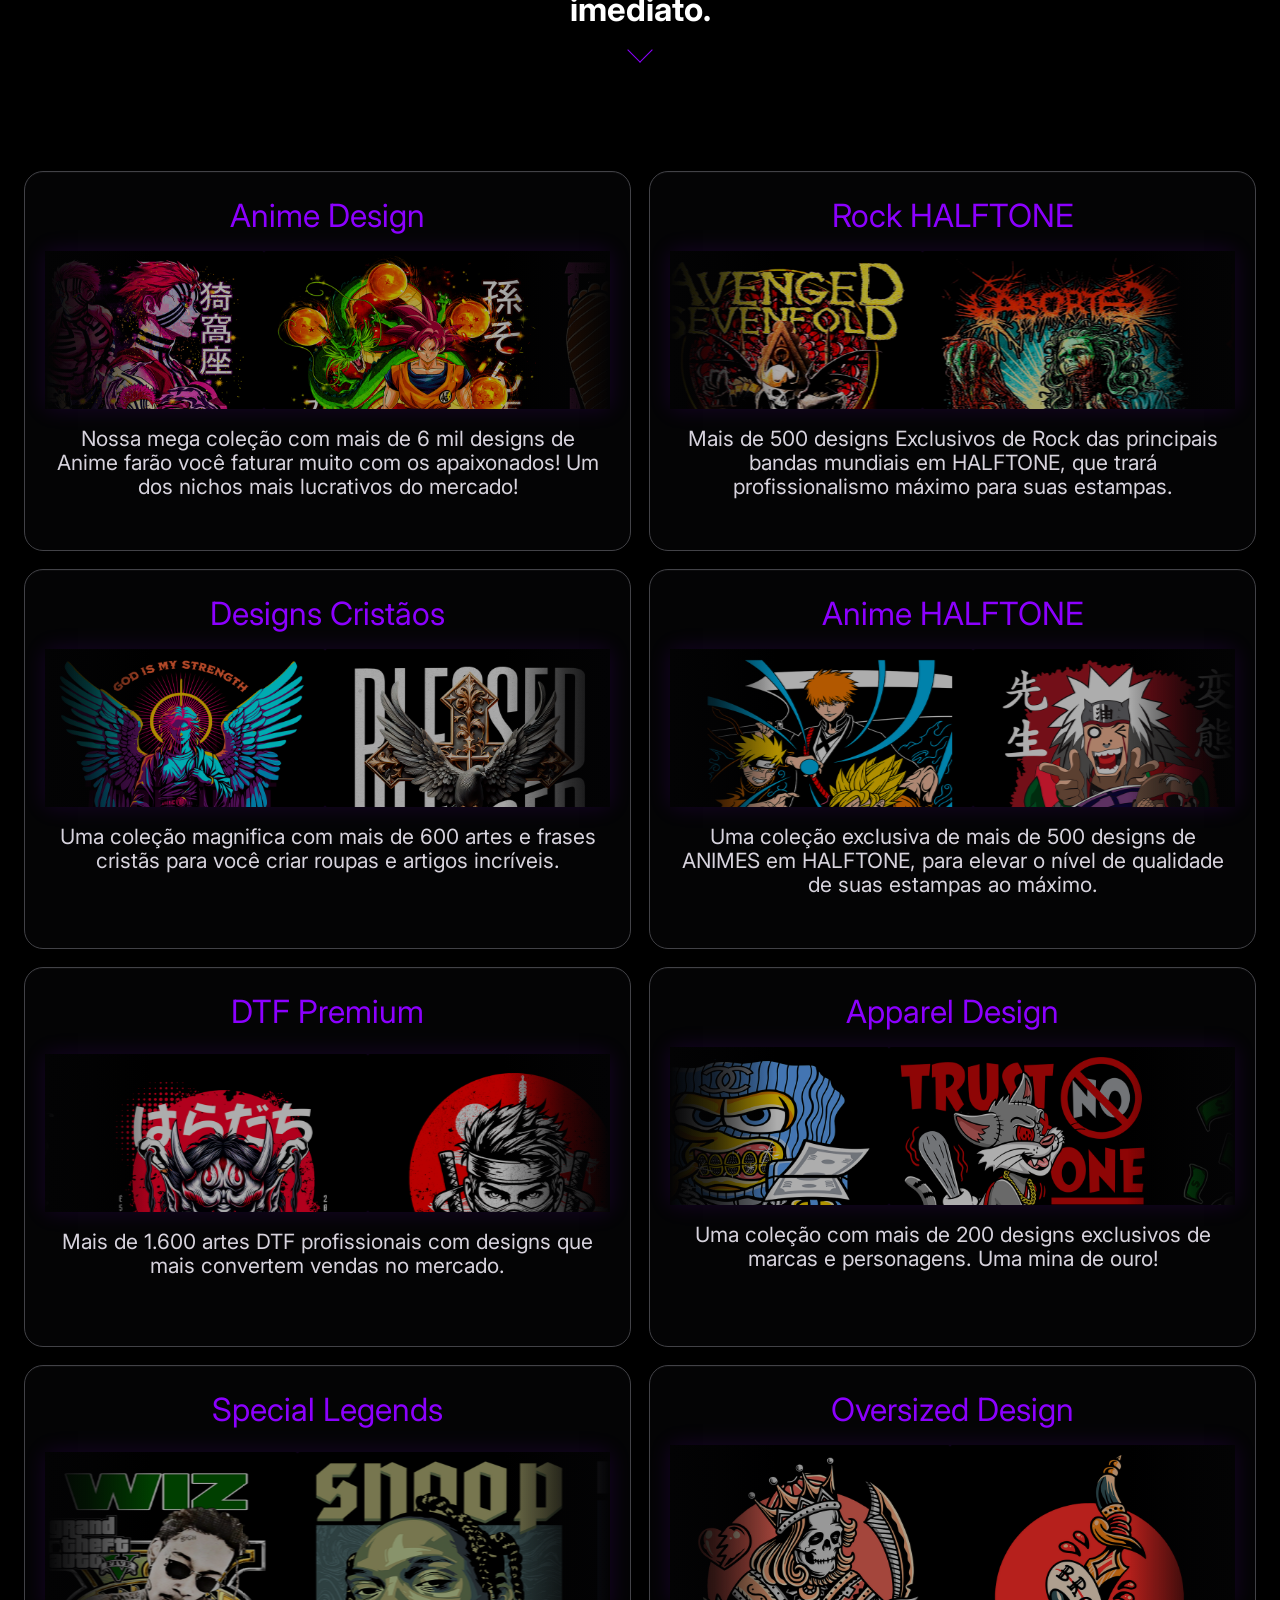
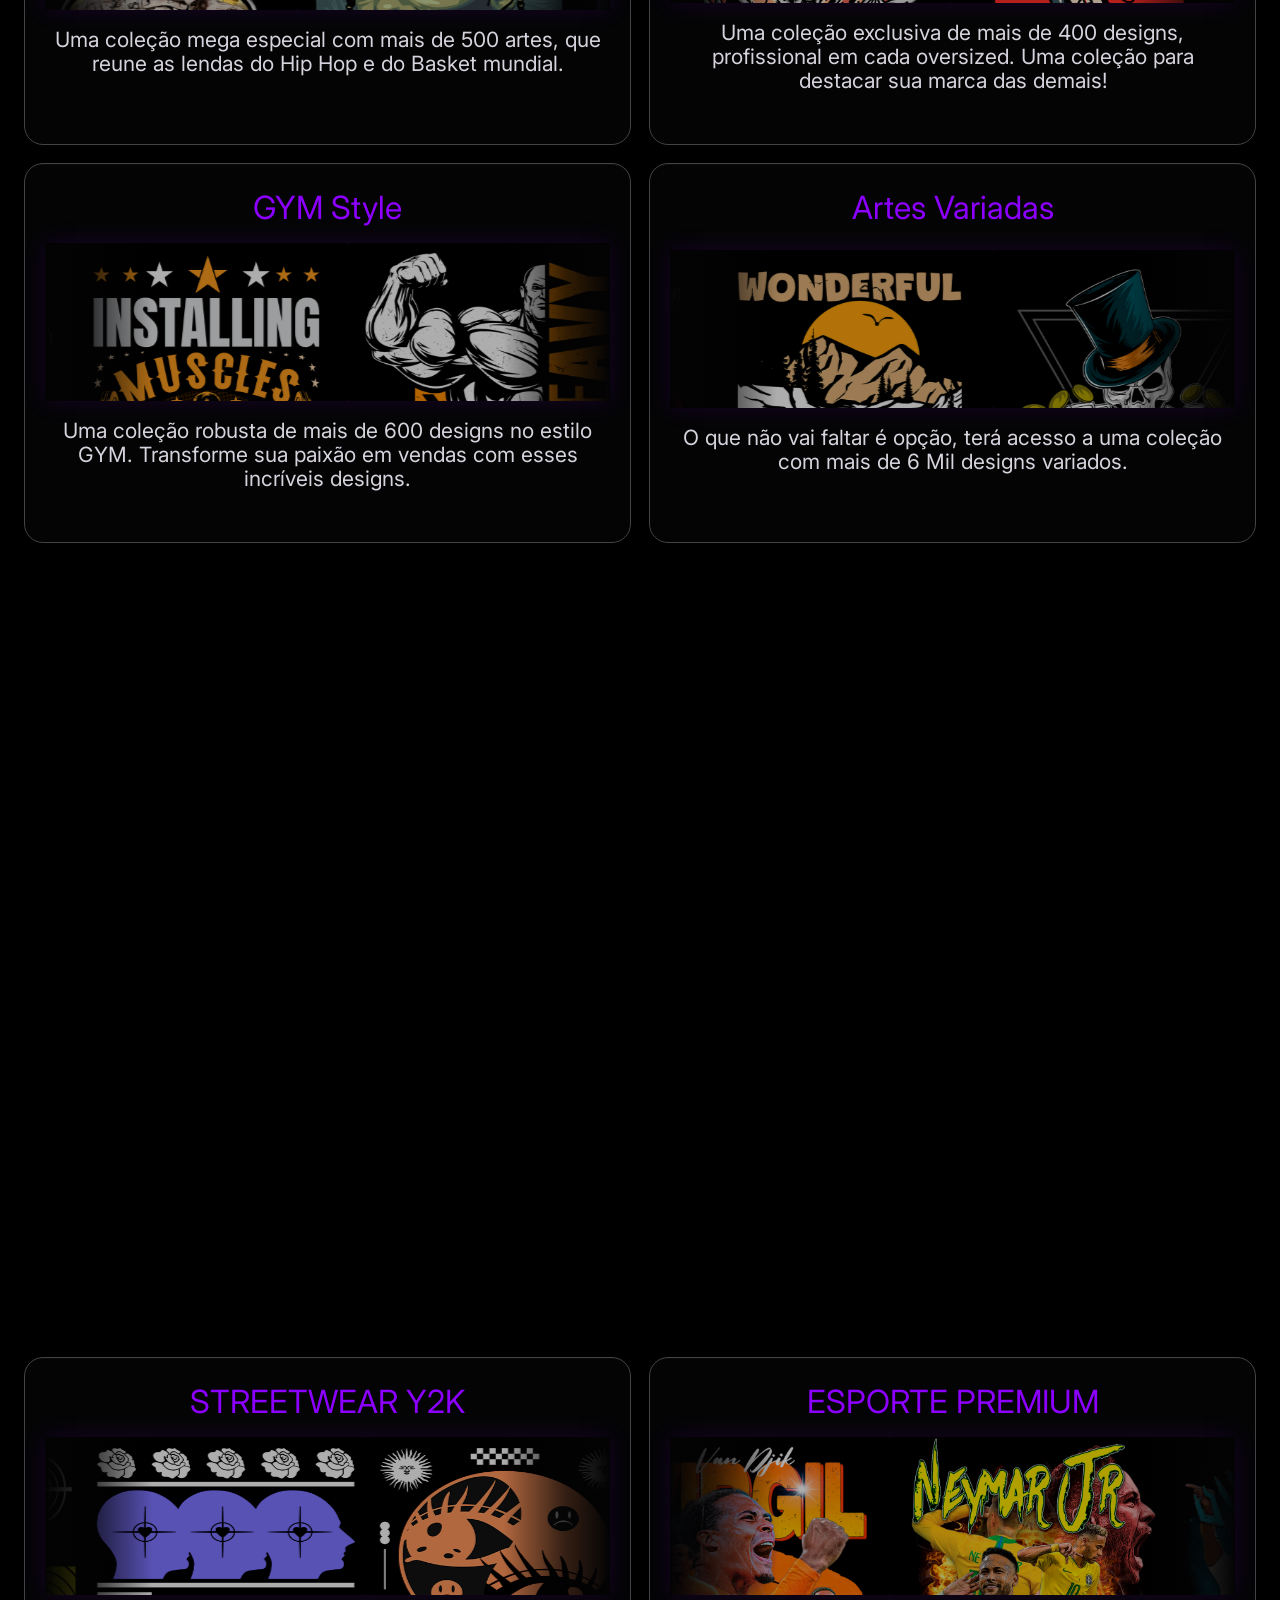
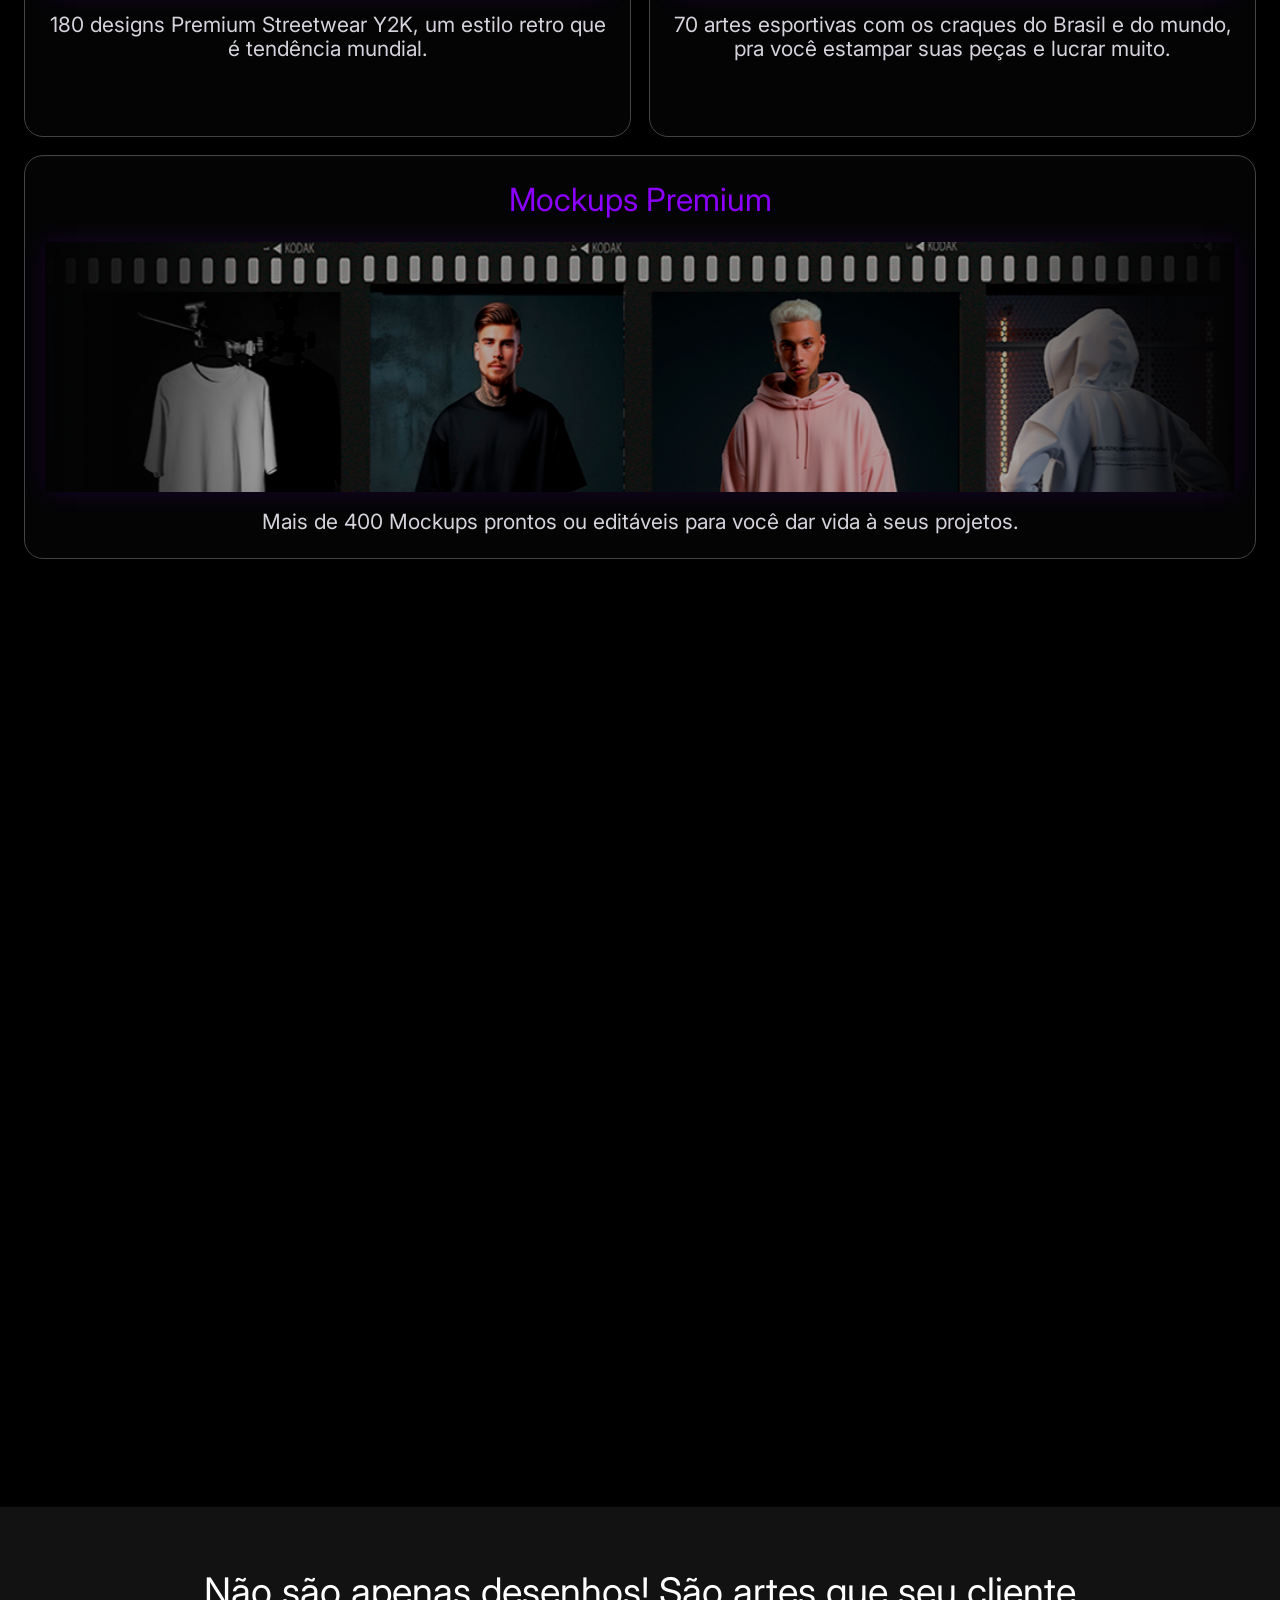
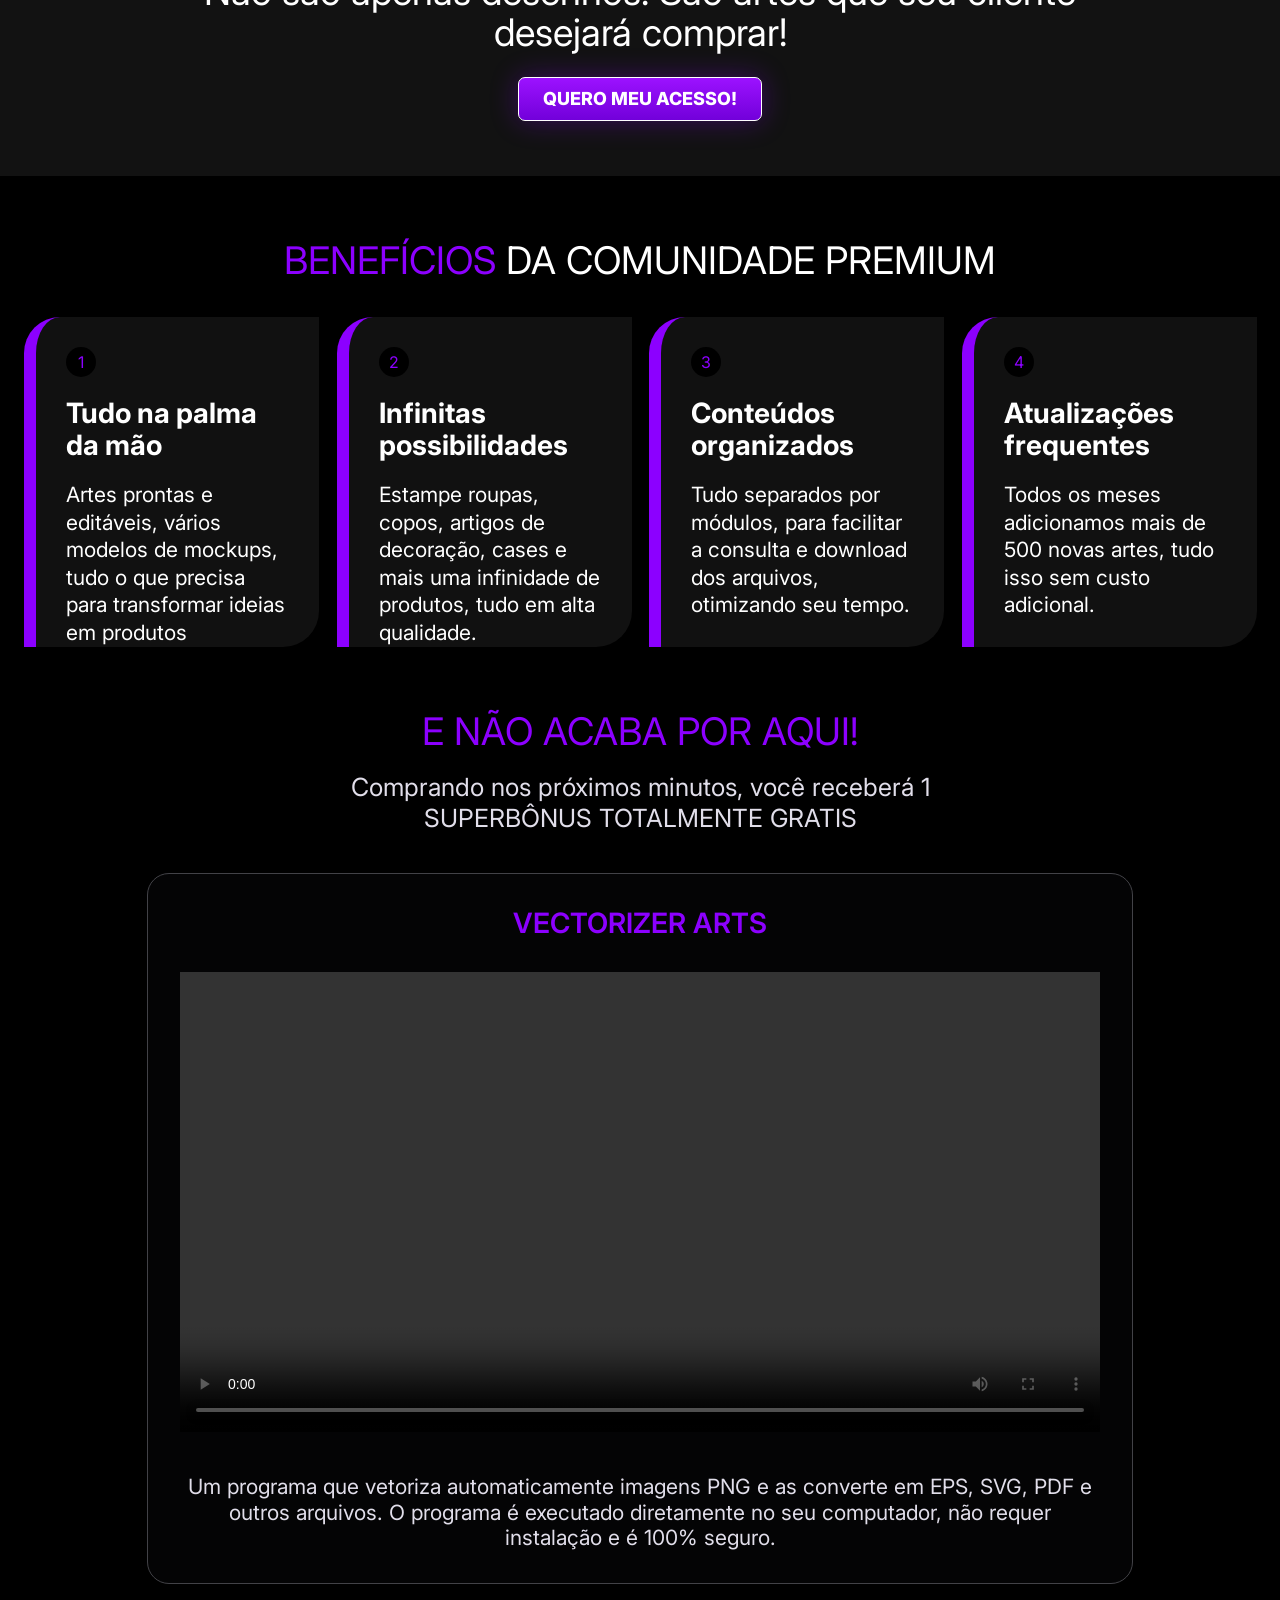
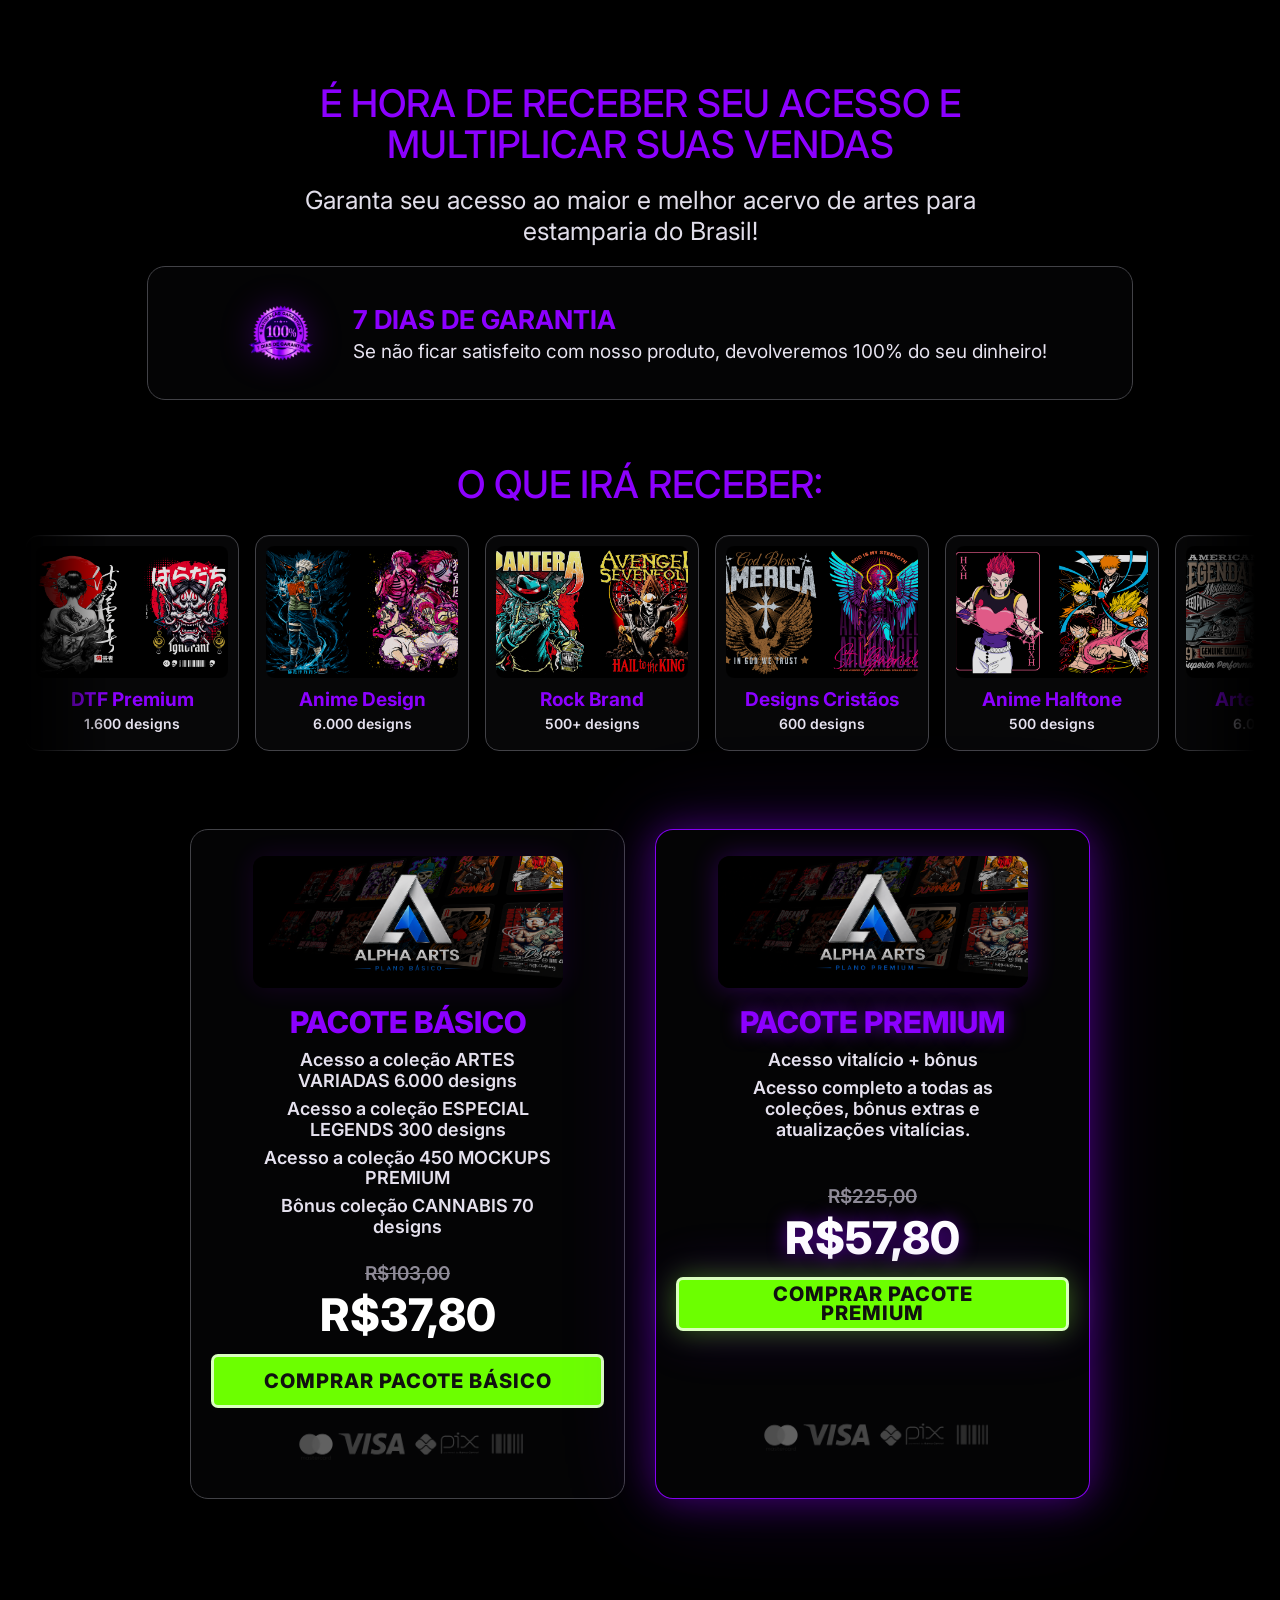
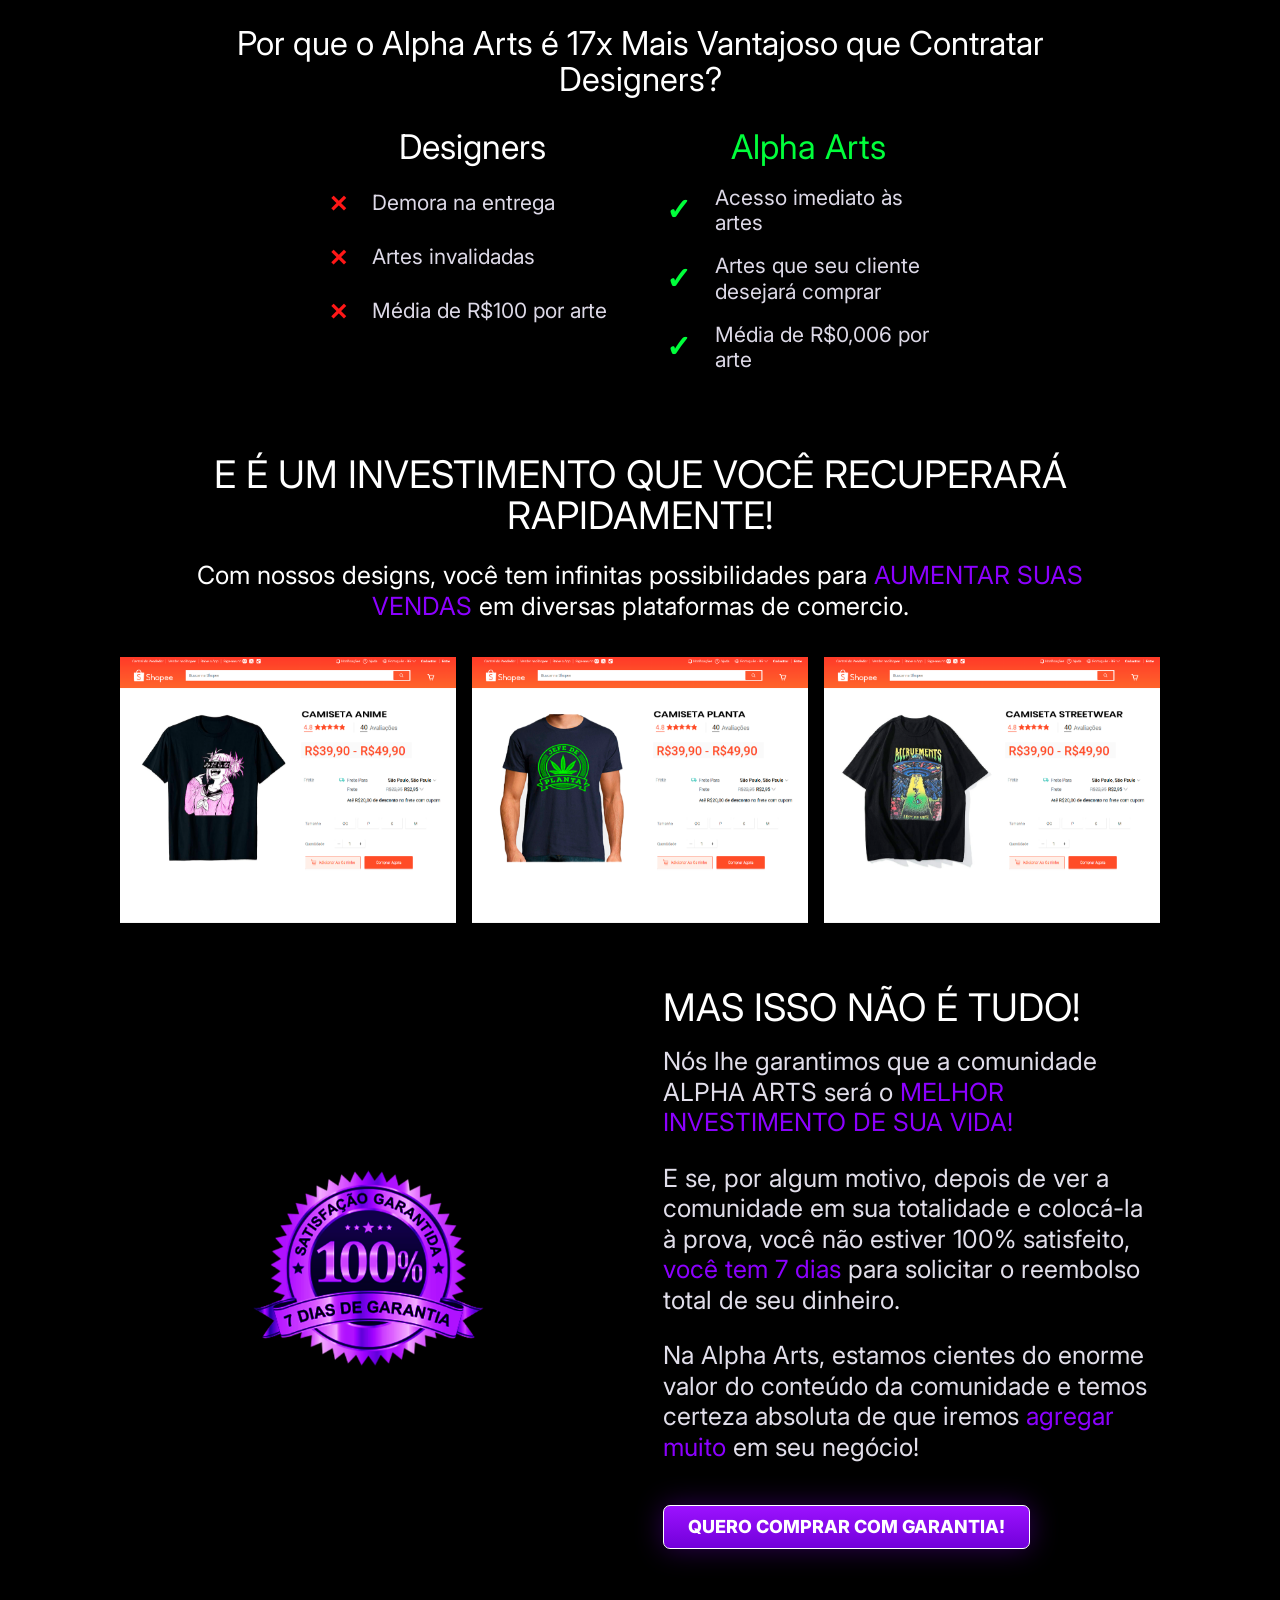
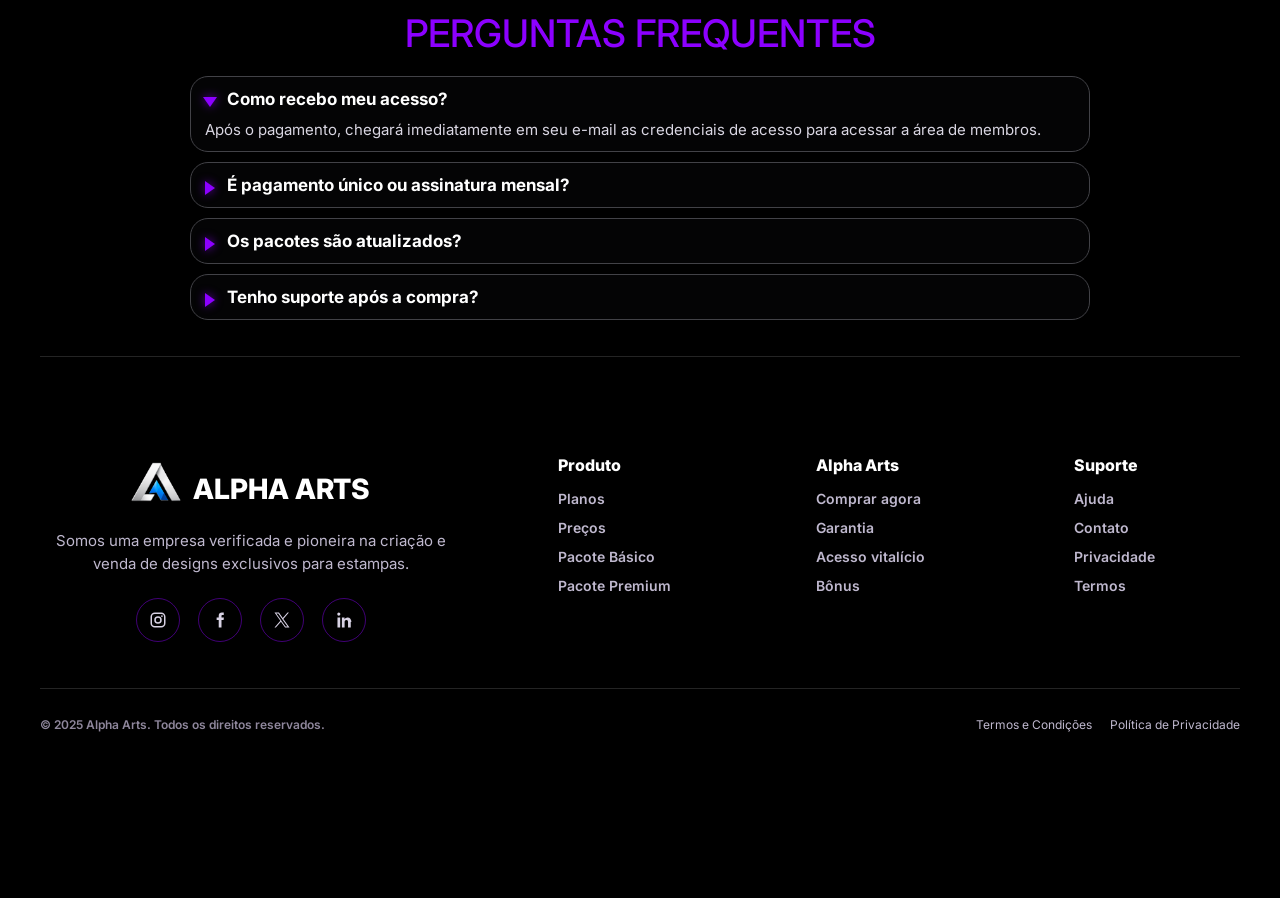
==== commit 04543f01: "Update landing page links and effects" ====
--- a/index.html
+++ b/index.html
@@ -32,6 +32,7 @@
 </head>
 <body>
   <main class="phone-page">
+    <canvas class="hero-dotted" data-dotted-surface aria-hidden="true"></canvas>
     <header class="top-pill">
       <div class="alpha-logo" aria-label="Alpha Arts Premium">
         <img src="logo-lateral.png" alt="">
@@ -40,8 +41,8 @@
     </header>
 
     <section class="hero">
-      <h1>TRASFORME SEU NEGÓCIO<br class="hero-break"><span class="mobile-space"> </span>DE ESTAMPAS EM UMA<br class="hero-break"><span class="mobile-space"> </span>MAQUINA DE LUCRO</h1>
-      <p class="hero-sub">Comece Ganhar Dinheiro Usando Designs<br class="hero-break"><span class="mobile-space"> </span>Profissionais e Validados Prontos<br class="hero-break"><span class="mobile-space"> </span>Para Vender!</p>
+      <h1>TRASFORME SEU NEGÓCIO DE ESTAMPAS<br>EM UMA MAQUINA DE LUCRO</h1>
+      <p class="hero-sub">Comece Ganhar Dinheiro Usando Designs Profissionais e Validados Prontos Para Vender! Tenha acesso à nossa coleção com mais de <strong>20 MIL DESIGNS</strong> e aumente suas vendas em 10x</p>
 
       <div class="logo-strip">
         <div class="alpha-logo" aria-label="Alpha Arts Premium">
@@ -55,7 +56,6 @@
         <img class="mockup-top" src="assets/teste-topo-carrossel-mockup-2.png" alt="">
       </div>
 
-      <p class="access-copy">Tenha acesso à nossa coleção com mais de <strong>20 MIL DESIGNS</strong> e aumente suas vendas em 10x</p>
       <a class="primary-btn" href="#acesso">QUERO VENDER 10x MAIS</a>
     </section>
 
@@ -302,7 +302,7 @@
       </article>
     </section>
 
-    <section class="benefits">
+    <section class="benefits" id="beneficios">
       <h3>E o melhor de tudo?</h3>
       <div class="benefit-card">
         <span class="benefit-icon icon-clock" aria-hidden="true"></span>
@@ -411,7 +411,7 @@
         <p>Bônus coleção CANNABIS 70 designs</p>
         <p class="old-price">R$103,00</p>
         <p class="new-price">R$37,80</p>
-        <a class="discount-btn" href="https://pay.cakto.com.br/fpw8qdf_868838">COMPRAR PACOTE BÁSICO</a>
+        <a class="discount-btn" data-checkout="basic" href="https://pay.cakto.com.br/fpw8qdf_907563">COMPRAR PACOTE BÁSICO</a>
         <img class="pay-methods" src="assets/Group-2-2.webp" alt="Mastercard, Visa, Pix e boleto">
       </article>
 
@@ -422,7 +422,7 @@
         <p>Acesso completo a todas as coleções, bônus extras e atualizações vitalícias.</p>
         <p class="old-price">R$225,00</p>
         <p class="new-price">R$57,80</p>
-        <a class="discount-btn premium-btn" href="https://pay.cakto.com.br/qbfdnq8_868851">COMPRAR PACOTE<br>PREMIUM</a>
+        <a class="discount-btn premium-btn" data-checkout="premium" href="https://pay.cakto.com.br/qbfdnq8_907563">COMPRAR PACOTE<br>PREMIUM</a>
         <img class="pay-methods" src="assets/Group-2-2.webp" alt="Mastercard, Visa, Pix e boleto">
       </article>
     </section>
@@ -486,16 +486,54 @@
       </details>
     </section>
 
-    <footer class="footer">
-      <h3>Recuse o resto!</h3>
-      <p>Somos uma empresa verificada e pioneira na criação e venda de designs exclusivos para estampas.</p>
-      <strong>NOS ACOMPANHE</strong>
-      <span>Facebook • Instagram</span>
-      <nav class="footer-links" aria-label="Links legais">
-        <a href="/privacidade">Política de Privacidade</a>
-        <a href="/termos">Termos de Uso</a>
-      </nav>
-      <small>Alpha Arts @2025 | Todos os direitos reservados</small>
+    <footer class="footer" id="footer">
+      <div class="footer-main">
+        <div class="footer-brand">
+          <a class="footer-logo" href="#top" aria-label="Alpha Arts">
+            <img src="logo-lateral.png" alt="">
+            <span>Alpha Arts</span>
+          </a>
+          <p>Somos uma empresa verificada e pioneira na criação e venda de designs exclusivos para estampas.</p>
+          <ul class="footer-social" aria-label="Redes sociais">
+            <li><a href="#" aria-label="Instagram"><svg viewBox="0 0 24 24" aria-hidden="true"><path d="M7.8 2h8.4A5.8 5.8 0 0 1 22 7.8v8.4a5.8 5.8 0 0 1-5.8 5.8H7.8A5.8 5.8 0 0 1 2 16.2V7.8A5.8 5.8 0 0 1 7.8 2Zm-.2 2A3.6 3.6 0 0 0 4 7.6v8.8A3.6 3.6 0 0 0 7.6 20h8.8a3.6 3.6 0 0 0 3.6-3.6V7.6A3.6 3.6 0 0 0 16.4 4H7.6Zm9.65 1.55a1.2 1.2 0 1 1 0 2.4 1.2 1.2 0 0 1 0-2.4ZM12 7a5 5 0 1 1 0 10 5 5 0 0 1 0-10Zm0 2a3 3 0 1 0 0 6 3 3 0 0 0 0-6Z"/></svg></a></li>
+            <li><a href="#" aria-label="Facebook"><svg viewBox="0 0 24 24" aria-hidden="true"><path d="M14 8.5V6.6c0-.9.3-1.4 1.5-1.4H17V2.1A20 20 0 0 0 14.5 2C12 2 10.3 3.5 10.3 6.2v2.3H7.5V12h2.8v10H14V12h2.8l.4-3.5H14Z"/></svg></a></li>
+            <li><a href="#" aria-label="Twitter"><svg viewBox="0 0 24 24" aria-hidden="true"><path d="M13.8 10.5 21.2 2h-1.8l-6.4 7.3L7.9 2H2l7.8 11.1L2 22h1.8l6.8-7.8 5.5 7.8H22l-8.2-11.5Zm-2.4 2.7-.8-1.1L4.4 3.3H7l5 7.1.8 1.1 6.5 9.2h-2.6l-5.3-7.5Z"/></svg></a></li>
+            <li><a href="#" aria-label="LinkedIn"><svg viewBox="0 0 24 24" aria-hidden="true"><path d="M6.9 8.8H3.3V22h3.6V8.8ZM5.1 2a2.1 2.1 0 1 0 0 4.2 2.1 2.1 0 0 0 0-4.2Zm16.8 12.8c0-4-2.1-6.2-5.1-6.2a4.4 4.4 0 0 0-4 2.2h-.1v-2h-3.5V22h3.6v-6.5c0-1.7.3-3.4 2.5-3.4 2.1 0 2.1 2 2.1 3.5V22H21v-7.2Z"/></svg></a></li>
+          </ul>
+        </div>
+
+        <nav class="footer-sections" aria-label="Links do rodapé">
+          <div>
+            <h3>Produto</h3>
+            <a href="#planos">Planos</a>
+            <a href="#planos">Preços</a>
+            <a href="#planos">Pacote Básico</a>
+            <a href="#plano-premium">Pacote Premium</a>
+          </div>
+          <div>
+            <h3>Alpha Arts</h3>
+            <a href="#planos">Comprar agora</a>
+            <a href="#acesso">Garantia</a>
+            <a href="#planos">Acesso vitalício</a>
+            <a href="#planos">Bônus</a>
+          </div>
+          <div>
+            <h3>Suporte</h3>
+            <a href="#planos">Ajuda</a>
+            <a href="#planos">Contato</a>
+            <a href="/privacidade">Privacidade</a>
+            <a href="/termos">Termos</a>
+          </div>
+        </nav>
+      </div>
+
+      <div class="footer-bottom">
+        <small>© 2025 Alpha Arts. Todos os direitos reservados.</small>
+        <nav class="footer-links" aria-label="Links legais">
+          <a href="/termos">Termos e Condições</a>
+          <a href="/privacidade">Política de Privacidade</a>
+        </nav>
+      </div>
     </footer>
   </main>
 
@@ -503,7 +541,7 @@
     <div class="offer-label">OFERTA <span>EXCLUSIVA</span></div>
     <div class="timer-box"><strong data-minutes>26</strong><small>MIN</small></div>
     <div class="timer-box"><strong data-seconds>55</strong><small>SEG</small></div>
-    <a class="buy-fixed" href="https://pay.cakto.com.br/qbfdnq8_868851"><span class="download-icon" aria-hidden="true"></span>COMPRAR</a>
+    <a class="buy-fixed" href="#planos"><span class="download-icon" aria-hidden="true"></span>COMPRAR</a>
   </section>
 
   <div class="coupon-popup" data-coupon-popup aria-hidden="true">
@@ -512,7 +550,7 @@
       <span class="coupon-badge">OFERTA LIBERADA</span>
       <h2 id="coupon-title">Entre na comunidade Alpha Arts</h2>
       <p>Seu tempo acabou, mas ainda dá para garantir um cupom exclusivo de <strong>10% OFF</strong> agora.</p>
-      <a class="coupon-btn" href="https://chat.whatsapp.com/IS90TdroM5u7THb8Vi2mJI" target="_blank" rel="noopener">PEGAR MEU CUPOM NO WHATSAPP</a>
+      <a class="coupon-btn" href="#planos">PEGAR MEU CUPOM NO WHATSAPP</a>
     </div>
   </div>
 </body>
--- a/styles.css
+++ b/styles.css
@@ -49,6 +49,7 @@
 }
 
 .phone-page {
+  position: relative;
   width: 100%;
   min-height: 100vh;
   overflow: hidden;
@@ -56,6 +57,8 @@
 }
 
 .top-pill {
+  position: relative;
+  z-index: 2;
   width: min(calc(100% - 36px), 1342px);
   height: 77px;
   margin: 0 auto;
@@ -107,18 +110,59 @@
 }
 
 .hero {
+  position: relative;
+  z-index: 1;
   width: min(calc(100% - 32px), 980px);
   min-height: 750px;
   margin: 0 auto;
   padding: 139px 0 0;
   text-align: center;
+  display: flex;
+  flex-direction: column;
+  align-items: center;
+  overflow: hidden;
   animation: rise .8s .08s ease both;
+}
+
+.hero-dotted {
+  position: absolute;
+  top: 0;
+  left: -24%;
+  right: -24%;
+  z-index: 0;
+  width: 148%;
+  height: 790px;
+  opacity: .9;
+  pointer-events: none;
+  mix-blend-mode: screen;
+  mask-image: linear-gradient(180deg, #000 0%, #000 86%, transparent 100%);
+}
+
+.hero::before {
+  content: "";
+  position: absolute;
+  top: -12px;
+  left: 6%;
+  right: 6%;
+  bottom: 42px;
+  z-index: 1;
+  pointer-events: none;
+  background:
+    radial-gradient(ellipse at 50% 28%, rgba(0, 0, 0, .94) 0%, rgba(0, 0, 0, .9) 28%, rgba(0, 0, 0, .62) 52%, transparent 72%),
+    radial-gradient(ellipse at 50% 54%, rgba(0, 0, 0, .94) 0%, rgba(0, 0, 0, .88) 30%, rgba(0, 0, 0, .56) 54%, transparent 74%),
+    linear-gradient(180deg, transparent 0%, rgba(0, 0, 0, .42) 20%, rgba(0, 0, 0, .48) 58%, rgba(0, 0, 0, .25) 82%, transparent 100%);
+}
+
+.hero > :not(.hero-dotted) {
+  position: relative;
+  z-index: 2;
 }
 
 .hero h1 {
   max-width: 910px;
   margin: 0 auto;
   color: var(--purple);
+  text-align: center;
   font-size: 60px;
   line-height: 1.13;
   font-weight: 400;
@@ -130,10 +174,16 @@
   max-width: 860px;
   margin: 43px auto 26px;
   color: #fff;
+  text-align: center;
   font-size: 39px;
   line-height: 1.32;
   font-weight: 300;
   text-shadow: none;
+}
+
+.hero-sub strong {
+  color: var(--purple);
+  font-weight: 400;
 }
 
 .logo-strip,
@@ -1190,6 +1240,7 @@
 .faq {
   display: grid;
   gap: 10px;
+  padding-bottom: 36px;
 }
 
 .faq h2 {
@@ -1282,6 +1333,12 @@
   font-size: 14px;
 }
 
+.legal-hero-image {
+  width: min(100%, 620px);
+  margin: 0 auto 32px;
+  filter: drop-shadow(0 0 28px rgba(140, 0, 255, .18));
+}
+
 .legal-card h2 {
   margin: 30px 0 10px;
   color: #fff;
@@ -1294,14 +1351,6 @@
   color: #e7e3ef;
   font-size: clamp(16px, 2.8vw, 19px);
   line-height: 1.55;
-}
-
-.legal-note {
-  margin-top: 32px !important;
-  padding-top: 22px;
-  border-top: 1px solid rgba(255, 255, 255, .12);
-  color: #cfc7dc !important;
-  font-size: 14px !important;
 }
 
 .offer {
@@ -1435,6 +1484,45 @@
   box-shadow: 0 0 26px rgba(140, 0, 255, .44);
 }
 
+.scroll-reveal {
+  opacity: 0;
+  transform: translate3d(var(--reveal-x, 0), var(--reveal-y, 34px), 0) scale(.98);
+  filter: blur(8px);
+  transition:
+    opacity .72s ease,
+    transform .78s cubic-bezier(.2, .8, .2, 1),
+    filter .72s ease;
+  transition-delay: var(--reveal-delay, 0ms);
+  will-change: opacity, transform, filter;
+}
+
+.scroll-reveal.from-left {
+  --reveal-x: -70px;
+  --reveal-y: 10px;
+}
+
+.scroll-reveal.from-right {
+  --reveal-x: 70px;
+  --reveal-y: 10px;
+}
+
+.scroll-reveal.from-bottom {
+  --reveal-x: 0;
+  --reveal-y: 54px;
+}
+
+.scroll-reveal.from-zoom {
+  --reveal-x: 0;
+  --reveal-y: 22px;
+  transform: translate3d(var(--reveal-x), var(--reveal-y), 0) scale(.92);
+}
+
+.scroll-reveal.is-visible {
+  opacity: 1;
+  transform: translate3d(0, 0, 0) scale(1);
+  filter: blur(0);
+}
+
 @keyframes buyPulse {
   0%, 100% {
     transform: scale(1);
@@ -3005,6 +3093,996 @@
   box-shadow: 0 0 38px rgba(140, 0, 255, .42), 0 0 96px rgba(140, 0, 255, .18);
 }
 
+@media (min-width: 1024px) {
+  .phone-page {
+    padding-top: 12px;
+    padding-bottom: 82px;
+  }
+
+  .top-pill {
+    width: min(calc(100% - 36px), 960px);
+    height: 48px;
+    padding: 0 28px;
+    border-radius: 12px;
+  }
+
+  .top-pill img {
+    width: 34px;
+  }
+
+  .alpha-logo {
+    gap: 7px;
+  }
+
+  .alpha-logo strong {
+    font-size: 20px;
+    letter-spacing: .6px;
+  }
+
+  .alpha-logo small {
+    font-size: 6px;
+  }
+
+  .hero {
+    width: min(calc(100% - 32px), 720px);
+    min-height: 520px;
+    padding-top: 58px;
+  }
+
+  .hero h1 {
+    max-width: 620px;
+    font-size: 34px;
+    line-height: 1.12;
+  }
+
+  .hero-sub {
+    max-width: 560px;
+    margin: 24px auto 18px;
+    font-size: 21px;
+    line-height: 1.28;
+  }
+
+  .access-copy {
+    max-width: 520px;
+    margin-bottom: 22px;
+    font-size: 16px;
+    line-height: 1.18;
+  }
+
+  .primary-btn {
+    min-height: 36px;
+    padding: 0 18px;
+    border-radius: 7px;
+    font-size: 14px;
+  }
+
+  .hero .primary-btn {
+    margin-top: 20px;
+  }
+
+  .premium-strip {
+    min-height: 42px;
+  }
+
+  .premium-track {
+    min-height: 42px;
+    gap: 64px;
+  }
+
+  .premium-track img {
+    height: 28px;
+  }
+
+  .workload,
+  .intro,
+  .collections,
+  .benefits,
+  .toolkit,
+  .desire-callout,
+  .community,
+  .bonus,
+  .access,
+  .receive,
+  .pricing,
+  .comparison,
+  .final-guarantee,
+  .investment,
+  .faq,
+  .footer {
+    padding-top: 46px;
+  }
+
+  .workload {
+    width: min(calc(100% - 48px), 1020px);
+    padding-bottom: 34px;
+  }
+
+  .workload h2,
+  .intro h2,
+  .community h2,
+  .bonus h2,
+  .access h2,
+  .receive h2,
+  .desire-callout h2,
+  .toolkit h2,
+  .faq h2,
+  .final-guarantee h2,
+  .investment h2 {
+    font-size: 28px;
+    line-height: 1.08;
+  }
+
+  .workload p,
+  .intro p,
+  .bonus p,
+  .access p,
+  .final-guarantee p,
+  .investment p,
+  .footer p {
+    font-size: 18px;
+    line-height: 1.22;
+  }
+
+  .intro h3,
+  .benefits h3,
+  .comparison h3 {
+    font-size: 24px;
+    line-height: 1.1;
+  }
+
+  .arrow-down {
+    width: 18px;
+    height: 18px;
+  }
+
+  .workload-grid {
+    width: min(calc(100% - 48px), 1060px);
+    gap: 14px;
+  }
+
+  .compare-card,
+  .compare-card.has-labels {
+    min-height: 300px;
+    padding: 20px 16px;
+  }
+
+  .compare-card h4,
+  .collection-card h4 {
+    font-size: 24px;
+  }
+
+  .collections,
+  .benefits {
+    width: min(calc(100% - 48px), 1040px);
+    gap: 14px;
+  }
+
+  .collection-card,
+  .collection-card.compact,
+  .collection-card.text-only {
+    min-height: 300px;
+    padding: 20px 16px 18px;
+  }
+
+  .thumb-row,
+  .collection-card.compact .thumb-row {
+    height: 120px;
+    margin-bottom: 14px;
+  }
+
+  .wide-card .thumb-row {
+    height: 190px;
+  }
+
+  .collection-card p {
+    font-size: 16px;
+    line-height: 1.14;
+  }
+
+  .benefit-card {
+    min-height: 150px;
+    padding: 28px 30px 22px;
+  }
+
+  .benefit-icon {
+    width: 34px;
+    height: 34px;
+  }
+
+  .benefit-card p,
+  .toolkit li,
+  .community-grid p,
+  .video-card p,
+  .compare-grid p {
+    font-size: 16px;
+  }
+
+  .community-grid {
+    gap: 18px;
+    margin-top: 36px;
+  }
+
+  .community-grid article {
+    height: 250px;
+    padding: 24px;
+    border-radius: 36px 0 36px 0;
+  }
+
+  .community-grid span {
+    width: 30px;
+    height: 30px;
+    margin-bottom: 20px;
+    font-size: 16px;
+  }
+
+  .community-grid h3,
+  .video-card h3 {
+    font-size: 22px;
+  }
+
+  .video-card {
+    margin-top: 40px;
+    padding: 32px;
+  }
+
+  .receive-carousel-card {
+    width: 150px;
+    min-height: 160px;
+  }
+
+  .receive-carousel-card img {
+    height: 92px;
+  }
+
+  .receive-carousel-card strong {
+    font-size: 14px;
+  }
+
+  .receive-carousel-card span {
+    font-size: 11px;
+  }
+
+  .pricing {
+    width: min(calc(100% - 48px), 760px);
+    gap: 22px;
+    padding-bottom: 42px;
+  }
+
+  .price-card {
+    height: 520px;
+    min-height: 0;
+    padding: 18px 16px 22px;
+  }
+
+  .plan-image {
+    width: min(100%, 250px);
+    height: 100px;
+    margin-bottom: 12px;
+  }
+
+  .price-card h3 {
+    margin-bottom: 10px;
+    font-size: 22px;
+  }
+
+  .price-card span,
+  .price-card p {
+    max-width: 250px;
+    margin-bottom: 7px;
+    font-size: 14px;
+    line-height: 1.16;
+  }
+
+  .price-card .old-price {
+    margin-top: 18px;
+    font-size: 15px;
+  }
+
+  .premium-card .old-price {
+    margin-top: 28px;
+  }
+
+  .price-card .new-price {
+    font-size: 34px;
+  }
+
+  .discount-btn {
+    min-height: 42px;
+    padding: 0 16px;
+    border-radius: 7px;
+    font-size: 15px;
+  }
+
+  .pay-methods {
+    width: min(74%, 230px);
+  }
+
+  .comparison,
+  .final-guarantee {
+    width: min(calc(100% - 48px), 860px);
+  }
+
+  .compare-grid {
+    width: min(100%, 620px);
+    gap: 52px;
+    margin-top: 28px;
+  }
+
+  .compare-grid strong {
+    margin-bottom: 16px;
+    font-size: 25px;
+  }
+
+  .designer-side p span,
+  .alphaarts-side p span {
+    font-size: 22px;
+  }
+
+  .investment {
+    padding-top: 70px;
+  }
+
+  .investment h2,
+  .investment p {
+    max-width: 960px;
+  }
+
+  .investment p {
+    margin-bottom: 36px;
+  }
+
+  .shopee-grid {
+    gap: 16px;
+    width: min(calc(100% - 48px), 1040px);
+    margin: 0 auto;
+  }
+
+  .final-guarantee {
+    gap: 46px;
+  }
+
+  .final-guarantee img {
+    width: min(100%, 260px);
+  }
+
+  .faq {
+    width: min(calc(100% - 48px), 760px);
+  }
+
+  .faq details {
+    padding: 12px 14px;
+  }
+
+  .faq summary {
+    font-size: 14px;
+  }
+
+  .faq p {
+    font-size: 13px;
+  }
+
+  .offer {
+    min-height: 58px;
+    grid-template-columns: minmax(180px, 1fr) 90px 90px minmax(180px, 1fr);
+    gap: 8px;
+    padding: 3px 5vw 0;
+  }
+
+  .offer-label {
+    font-size: 20px;
+  }
+
+  .timer-box {
+    width: 90px;
+    height: 50px;
+    border-width: 1px;
+    border-radius: 5px;
+  }
+
+  .timer-box strong {
+    font-size: 18px;
+  }
+
+  .timer-box small {
+    font-size: 10px;
+  }
+
+  .buy-fixed {
+    min-width: 160px;
+    min-height: 40px;
+    gap: 8px;
+    padding: 0 18px;
+    border-radius: 8px;
+    font-size: 20px;
+  }
+
+  .download-icon {
+    width: 18px;
+    height: 19px;
+  }
+
+  .download-icon::before {
+    width: 13px;
+    height: 13px;
+  }
+
+  .download-icon::after {
+    width: 15px;
+    height: 5px;
+    border-width: 3px;
+  }
+}
+
+@media (min-width: 1024px) {
+  .phone-page {
+    padding-top: 18px;
+    padding-bottom: 110px;
+  }
+
+  .top-pill {
+    width: min(calc(100% - 36px), 1120px);
+    height: 62px;
+    padding: 0 36px;
+    border-radius: 16px;
+  }
+
+  .top-pill img {
+    width: 44px;
+  }
+
+  .alpha-logo strong {
+    font-size: 27px;
+  }
+
+  .alpha-logo small {
+    font-size: 8px;
+  }
+
+  .hero {
+    width: min(calc(100% - 32px), 850px);
+    min-height: 640px;
+    padding-top: 74px;
+  }
+
+  .hero h1 {
+    max-width: 780px;
+    font-size: 48px;
+  }
+
+  .hero-sub {
+    max-width: 720px;
+    margin: 34px auto 24px;
+    font-size: 30px;
+  }
+
+  .access-copy {
+    max-width: 650px;
+    margin-bottom: 32px;
+    font-size: 23px;
+  }
+
+  .primary-btn {
+    min-height: 44px;
+    padding: 0 24px;
+    font-size: 18px;
+  }
+
+  .hero .primary-btn {
+    margin-top: 30px;
+  }
+
+  .premium-strip {
+    min-height: 52px;
+  }
+
+  .premium-track {
+    min-height: 52px;
+    gap: 82px;
+  }
+
+  .premium-track img {
+    height: 36px;
+  }
+
+  .workload,
+  .intro,
+  .collections,
+  .benefits,
+  .toolkit,
+  .desire-callout,
+  .community,
+  .bonus,
+  .access,
+  .receive,
+  .pricing,
+  .comparison,
+  .final-guarantee,
+  .investment,
+  .faq,
+  .footer {
+    padding-top: 64px;
+  }
+
+  .workload h2,
+  .intro h2,
+  .community h2,
+  .bonus h2,
+  .access h2,
+  .receive h2,
+  .desire-callout h2,
+  .toolkit h2,
+  .faq h2,
+  .final-guarantee h2,
+  .investment h2 {
+    font-size: 38px;
+  }
+
+  .workload p,
+  .intro p,
+  .bonus p,
+  .access p,
+  .final-guarantee p,
+  .investment p,
+  .footer p {
+    font-size: 25px;
+  }
+
+  .intro h3,
+  .benefits h3,
+  .comparison h3 {
+    font-size: 33px;
+  }
+
+  .workload {
+    width: min(calc(100% - 48px), 1260px);
+  }
+
+  .workload-grid {
+    width: min(calc(100% - 48px), 1260px);
+    gap: 20px;
+  }
+
+  .compare-card,
+  .compare-card.has-labels {
+    min-height: 390px;
+  }
+
+  .collections,
+  .benefits {
+    width: min(calc(100% - 48px), 1240px);
+    gap: 18px;
+  }
+
+  .collection-card,
+  .collection-card.compact,
+  .collection-card.text-only {
+    min-height: 380px;
+    padding: 26px 20px 24px;
+  }
+
+  .collection-card h4 {
+    font-size: 32px;
+  }
+
+  .thumb-row,
+  .collection-card.compact .thumb-row {
+    height: 158px;
+    margin-bottom: 18px;
+  }
+
+  .wide-card .thumb-row {
+    height: 250px;
+  }
+
+  .collection-card p {
+    font-size: 21px;
+  }
+
+  .benefit-card {
+    min-height: 205px;
+    padding: 42px 44px 28px;
+  }
+
+  .benefit-icon {
+    width: 44px;
+    height: 44px;
+  }
+
+  .benefit-card p,
+  .toolkit li,
+  .community-grid p,
+  .video-card p,
+  .compare-grid p {
+    font-size: 21px;
+  }
+
+  .community-grid article {
+    height: 330px;
+    padding: 30px;
+  }
+
+  .community-grid h3,
+  .video-card h3 {
+    font-size: 28px;
+  }
+
+  .pricing {
+    width: min(calc(100% - 48px), 900px);
+    gap: 30px;
+  }
+
+  .price-card {
+    height: 670px;
+    padding: 26px 20px 28px;
+  }
+
+  .plan-image {
+    width: min(100%, 310px);
+    height: 132px;
+    margin-bottom: 16px;
+  }
+
+  .price-card h3 {
+    font-size: 30px;
+  }
+
+  .price-card span,
+  .price-card p {
+    max-width: 310px;
+    font-size: 18px;
+  }
+
+  .price-card .old-price {
+    font-size: 19px;
+  }
+
+  .premium-card .old-price {
+    margin-top: 38px;
+  }
+
+  .price-card .new-price {
+    font-size: 45px;
+  }
+
+  .discount-btn {
+    min-height: 54px;
+    padding: 0 22px;
+    font-size: 20px;
+  }
+
+  .comparison,
+  .final-guarantee {
+    width: min(calc(100% - 48px), 1040px);
+  }
+
+  .compare-grid strong {
+    font-size: 34px;
+  }
+
+  .designer-side p span,
+  .alphaarts-side p span {
+    font-size: 30px;
+  }
+
+  .final-guarantee img {
+    width: min(100%, 340px);
+  }
+
+  .faq {
+    width: min(calc(100% - 48px), 900px);
+  }
+
+  .faq summary {
+    font-size: 17px;
+  }
+
+  .faq p {
+    font-size: 15px;
+  }
+
+  .offer {
+    min-height: 78px;
+    grid-template-columns: minmax(220px, 1fr) 120px 120px minmax(220px, 1fr);
+    padding: 4px 6vw 0;
+  }
+
+  .offer-label {
+    font-size: 26px;
+  }
+
+  .timer-box {
+    width: 120px;
+    height: 70px;
+  }
+
+  .timer-box strong {
+    font-size: 24px;
+  }
+
+  .timer-box small {
+    font-size: 13px;
+  }
+
+  .buy-fixed {
+    min-width: 210px;
+    min-height: 52px;
+    font-size: 25px;
+  }
+}
+
+@media (min-width: 1024px) {
+  .hero {
+    min-height: 430px;
+    width: 100%;
+    max-width: none;
+    padding-left: 24px;
+    padding-right: 24px;
+  }
+
+  .hero h1 {
+    width: 100%;
+    max-width: 1180px;
+    font-size: 46px;
+    line-height: 1.12;
+    white-space: normal;
+  }
+
+  .hero-sub {
+    width: 100%;
+    max-width: 760px;
+    margin: 34px auto 34px;
+    font-size: 24px;
+    line-height: 1.2;
+  }
+
+  .hero .primary-btn {
+    margin-top: 0;
+  }
+
+  .hero-dotted {
+    height: 570px;
+    mask-image: linear-gradient(180deg, #000 0%, #000 92%, transparent 100%);
+  }
+
+  .premium-strip {
+    position: relative;
+    z-index: 3;
+    min-height: 58px;
+    background: #8d00f5;
+  }
+
+  .premium-track {
+    min-height: 58px;
+  }
+
+  .premium-track img {
+    height: 40px;
+  }
+}
+
+@media (max-width: 767px) {
+  .hero h1 {
+    max-width: 370px;
+    font-size: clamp(29px, 7.8vw, 34px);
+    line-height: 1.04;
+  }
+
+  .hero-sub {
+    max-width: 350px;
+    margin-top: 28px;
+    margin-bottom: 30px;
+    font-size: clamp(18px, 4.9vw, 21px);
+    line-height: 1.18;
+  }
+}
+
+.footer {
+  width: min(calc(100% - 80px), 1400px);
+  padding: 110px 0 56px;
+  border-top: 1px solid rgba(255, 255, 255, .14);
+  text-align: left;
+}
+
+.footer-main {
+  display: flex;
+  justify-content: space-between;
+  align-items: flex-start;
+  gap: 96px;
+}
+
+.footer-brand {
+  display: grid;
+  gap: 22px;
+  width: min(100%, 470px);
+  justify-items: center;
+  text-align: center;
+}
+
+.footer-logo {
+  display: inline-flex;
+  align-items: center;
+  gap: 12px;
+  width: fit-content;
+}
+
+.footer-logo img {
+  width: 50px;
+}
+
+.footer-logo span {
+  color: #fff;
+  font-size: 28px;
+  line-height: 1;
+  font-weight: 800;
+  text-transform: uppercase;
+}
+
+.footer-brand p {
+  max-width: 410px;
+  margin: 0;
+  color: #bfb8ce;
+  font-size: 15px;
+  line-height: 1.55;
+}
+
+.footer-social {
+  display: flex;
+  align-items: center;
+  gap: 18px;
+  padding: 0;
+  margin: 0;
+  list-style: none;
+}
+
+.footer-social a {
+  display: inline-grid;
+  place-items: center;
+  width: 44px;
+  height: 44px;
+  border: 1px solid rgba(140, 0, 255, .46);
+  border-radius: 50%;
+  color: #d8d2e4;
+  transition: color .18s ease, border-color .18s ease, box-shadow .18s ease;
+}
+
+.footer-social svg {
+  width: 18px;
+  height: 18px;
+  fill: currentColor;
+}
+
+.footer-social a:hover,
+.footer-sections a:hover,
+.footer-links a:hover {
+  color: #fff;
+  border-color: rgba(140, 0, 255, .9);
+  box-shadow: 0 0 20px rgba(140, 0, 255, .24);
+}
+
+.footer-sections {
+  display: grid;
+  grid-template-columns: repeat(3, minmax(130px, 1fr));
+  gap: 92px;
+  width: min(100%, 760px);
+}
+
+.footer-sections h3 {
+  margin: 0 0 18px;
+  color: #fff;
+  font-size: 16px;
+  line-height: 1;
+  font-weight: 800;
+}
+
+.footer-sections a {
+  display: block;
+  margin: 0 0 13px;
+  color: #bfb8ce;
+  font-size: 14px;
+  line-height: 1.15;
+  font-weight: 600;
+  transition: color .18s ease;
+}
+
+.footer-bottom {
+  display: flex;
+  justify-content: space-between;
+  align-items: center;
+  gap: 24px;
+  margin-top: 46px;
+  padding-top: 28px;
+  border-top: 1px solid rgba(255, 255, 255, .14);
+}
+
+.footer-bottom small {
+  display: block;
+  margin: 0;
+  color: #8f879c;
+  font-size: 12px;
+  font-weight: 600;
+}
+
+.footer-links {
+  display: flex;
+  flex-wrap: wrap;
+  justify-content: flex-end;
+  gap: 18px;
+  margin: 0;
+  color: #bfb8ce;
+  font-size: 12px;
+}
+
+.footer-links a {
+  text-decoration: none;
+  text-underline-offset: 0;
+  transition: color .18s ease;
+}
+
+@media (min-width: 1024px) {
+  .footer {
+    width: min(calc(100% - 80px), 1400px);
+    padding-top: 100px;
+  }
+}
+
+@media (max-width: 767px) {
+  .benefit-card {
+    display: flex;
+    align-items: center;
+    gap: 14px;
+    min-height: 84px;
+    padding: 14px 16px;
+    text-align: left;
+  }
+
+  .benefit-icon {
+    flex: 0 0 auto;
+    margin-bottom: 0;
+  }
+
+  .benefit-card p {
+    width: auto;
+    flex: 1 1 auto;
+    font-size: 15px;
+    line-height: 1.2;
+  }
+
+  .footer {
+    width: calc(100% - 24px);
+    padding: 58px 0 96px;
+    text-align: left;
+  }
+
+  .footer-main {
+    flex-direction: column;
+    gap: 34px;
+  }
+
+  .footer-brand,
+  .footer-brand p {
+    width: 100%;
+    max-width: none;
+  }
+
+  .footer-sections {
+    grid-template-columns: 1fr;
+    gap: 24px;
+    width: 100%;
+  }
+
+  .footer-bottom {
+    align-items: flex-start;
+    flex-direction: column-reverse;
+    margin-top: 34px;
+  }
+
+  .footer-links {
+    justify-content: flex-start;
+    flex-direction: column;
+    gap: 10px;
+  }
+}
+
 @media (prefers-reduced-motion: reduce) {
   *,
   *::before,
@@ -3014,4 +4092,10 @@
     scroll-behavior: auto !important;
     transition-duration: .01ms !important;
   }
-}
+
+  .scroll-reveal {
+    opacity: 1 !important;
+    transform: none !important;
+    filter: none !important;
+  }
+}
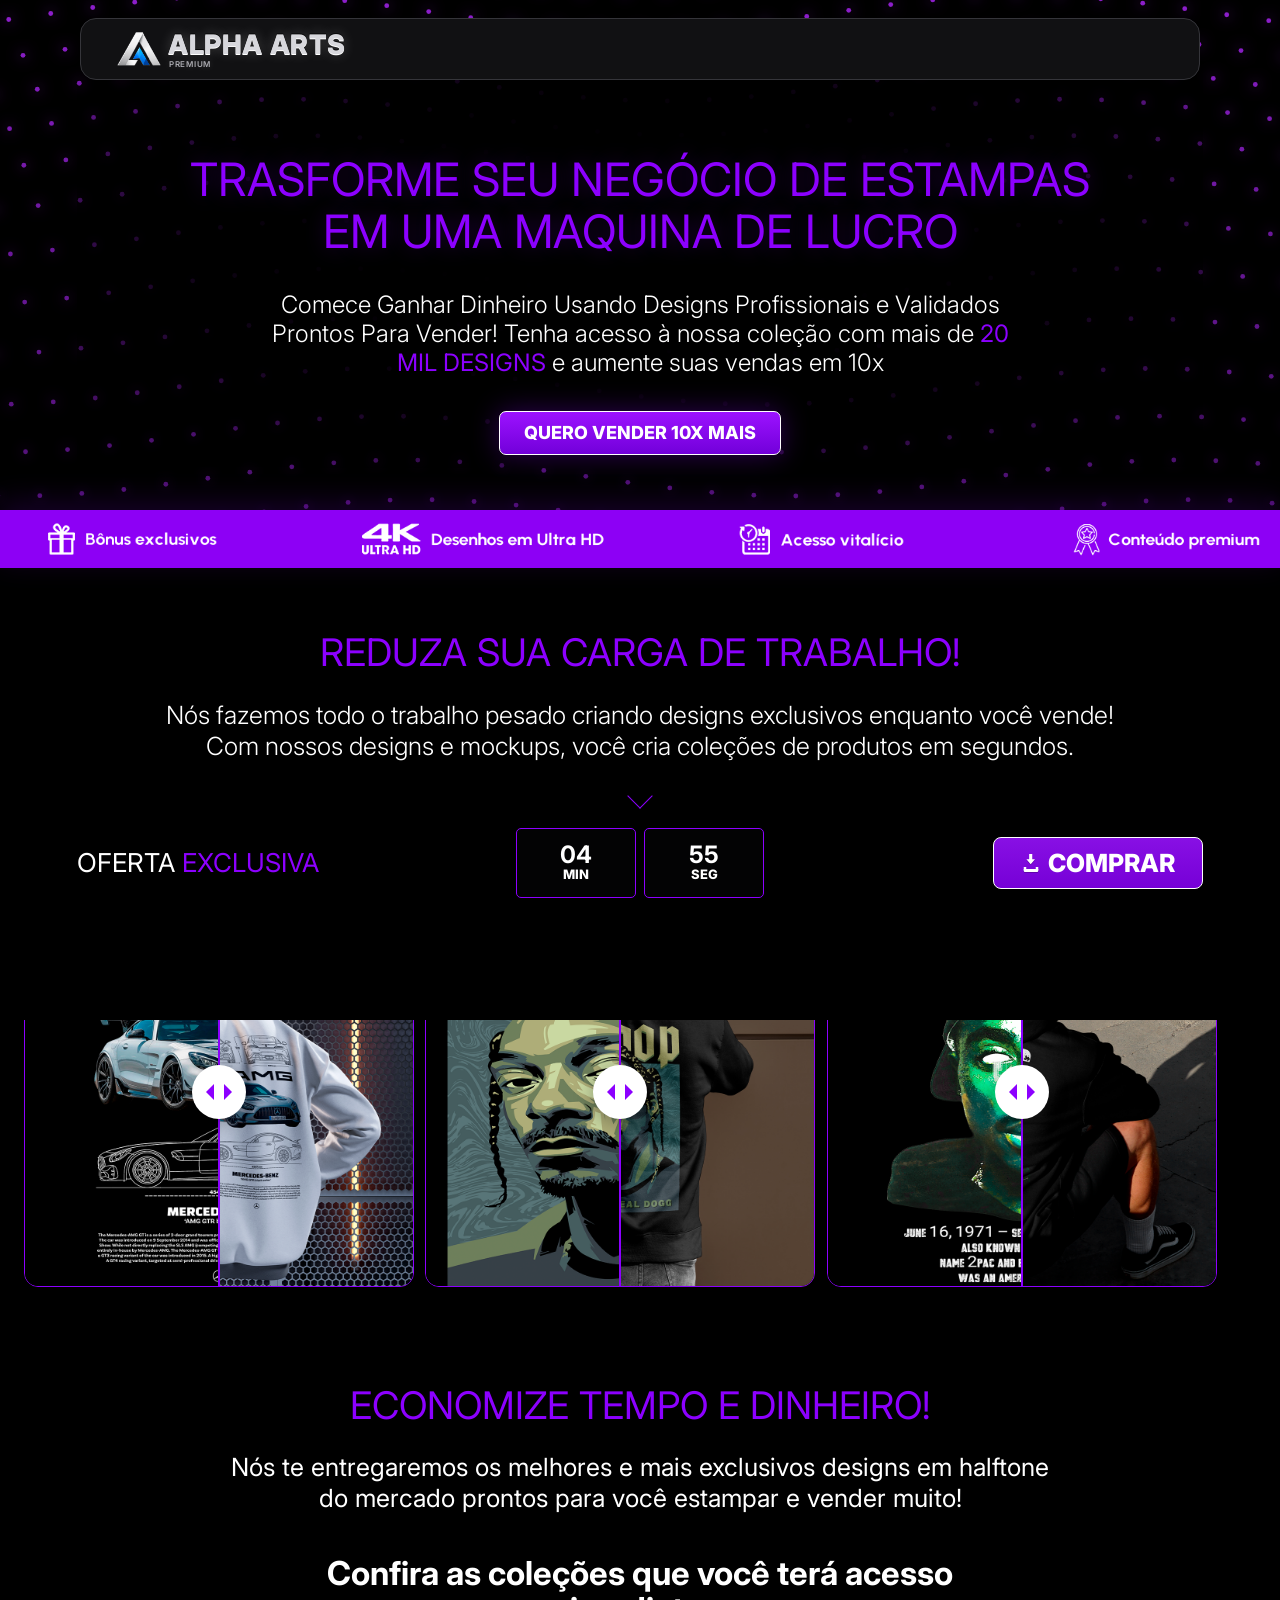
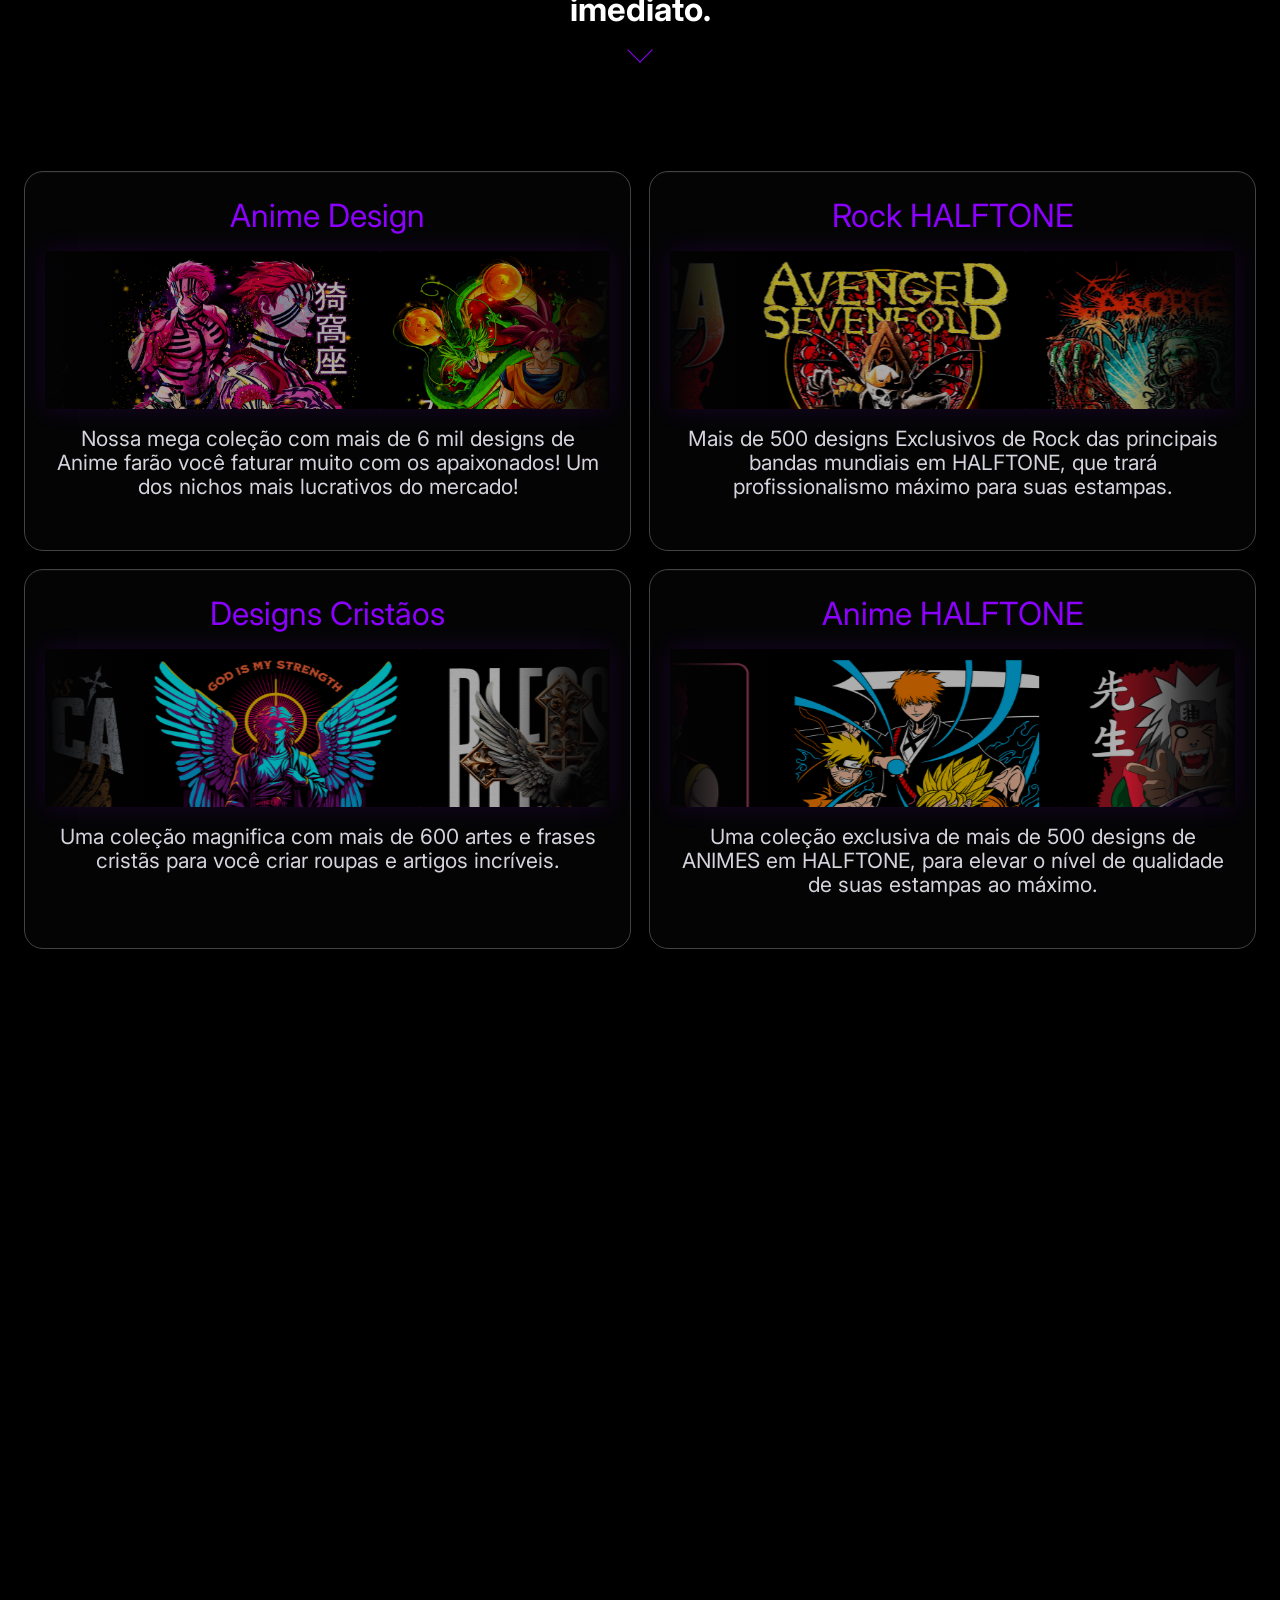
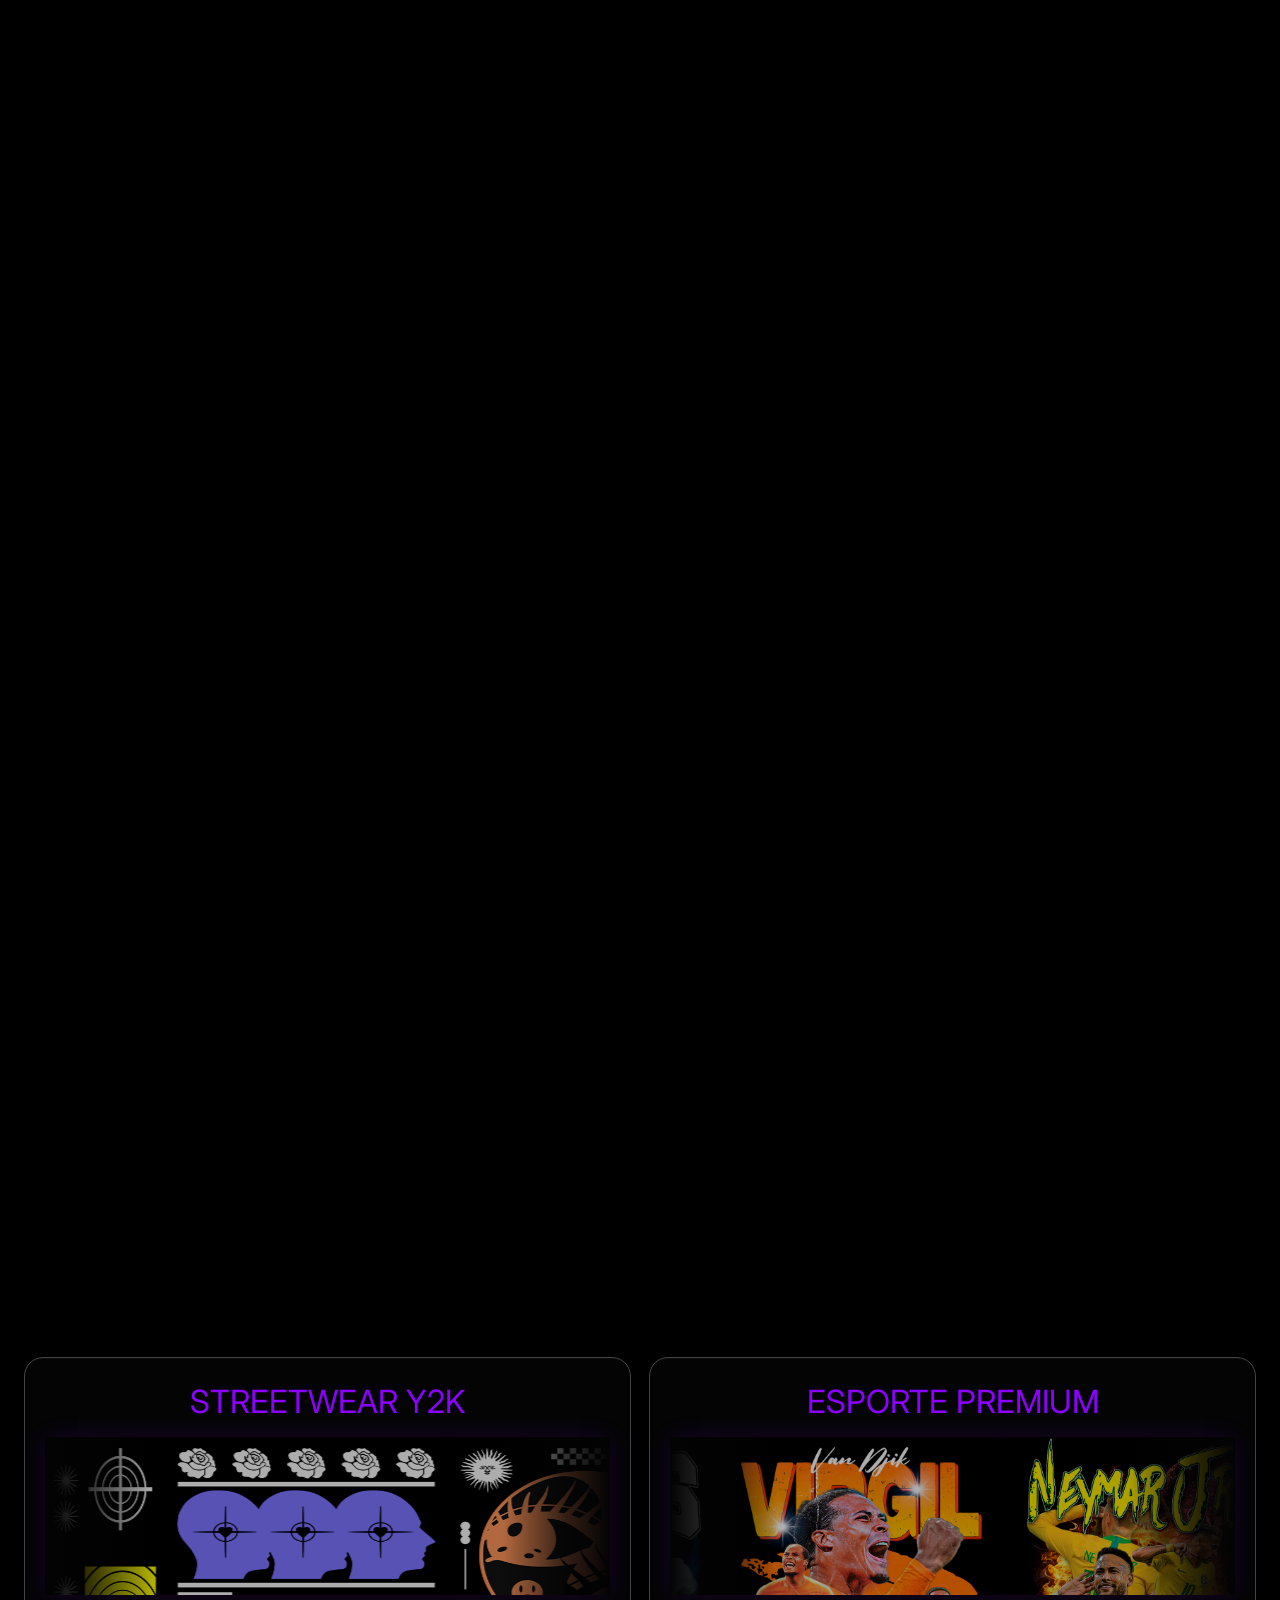
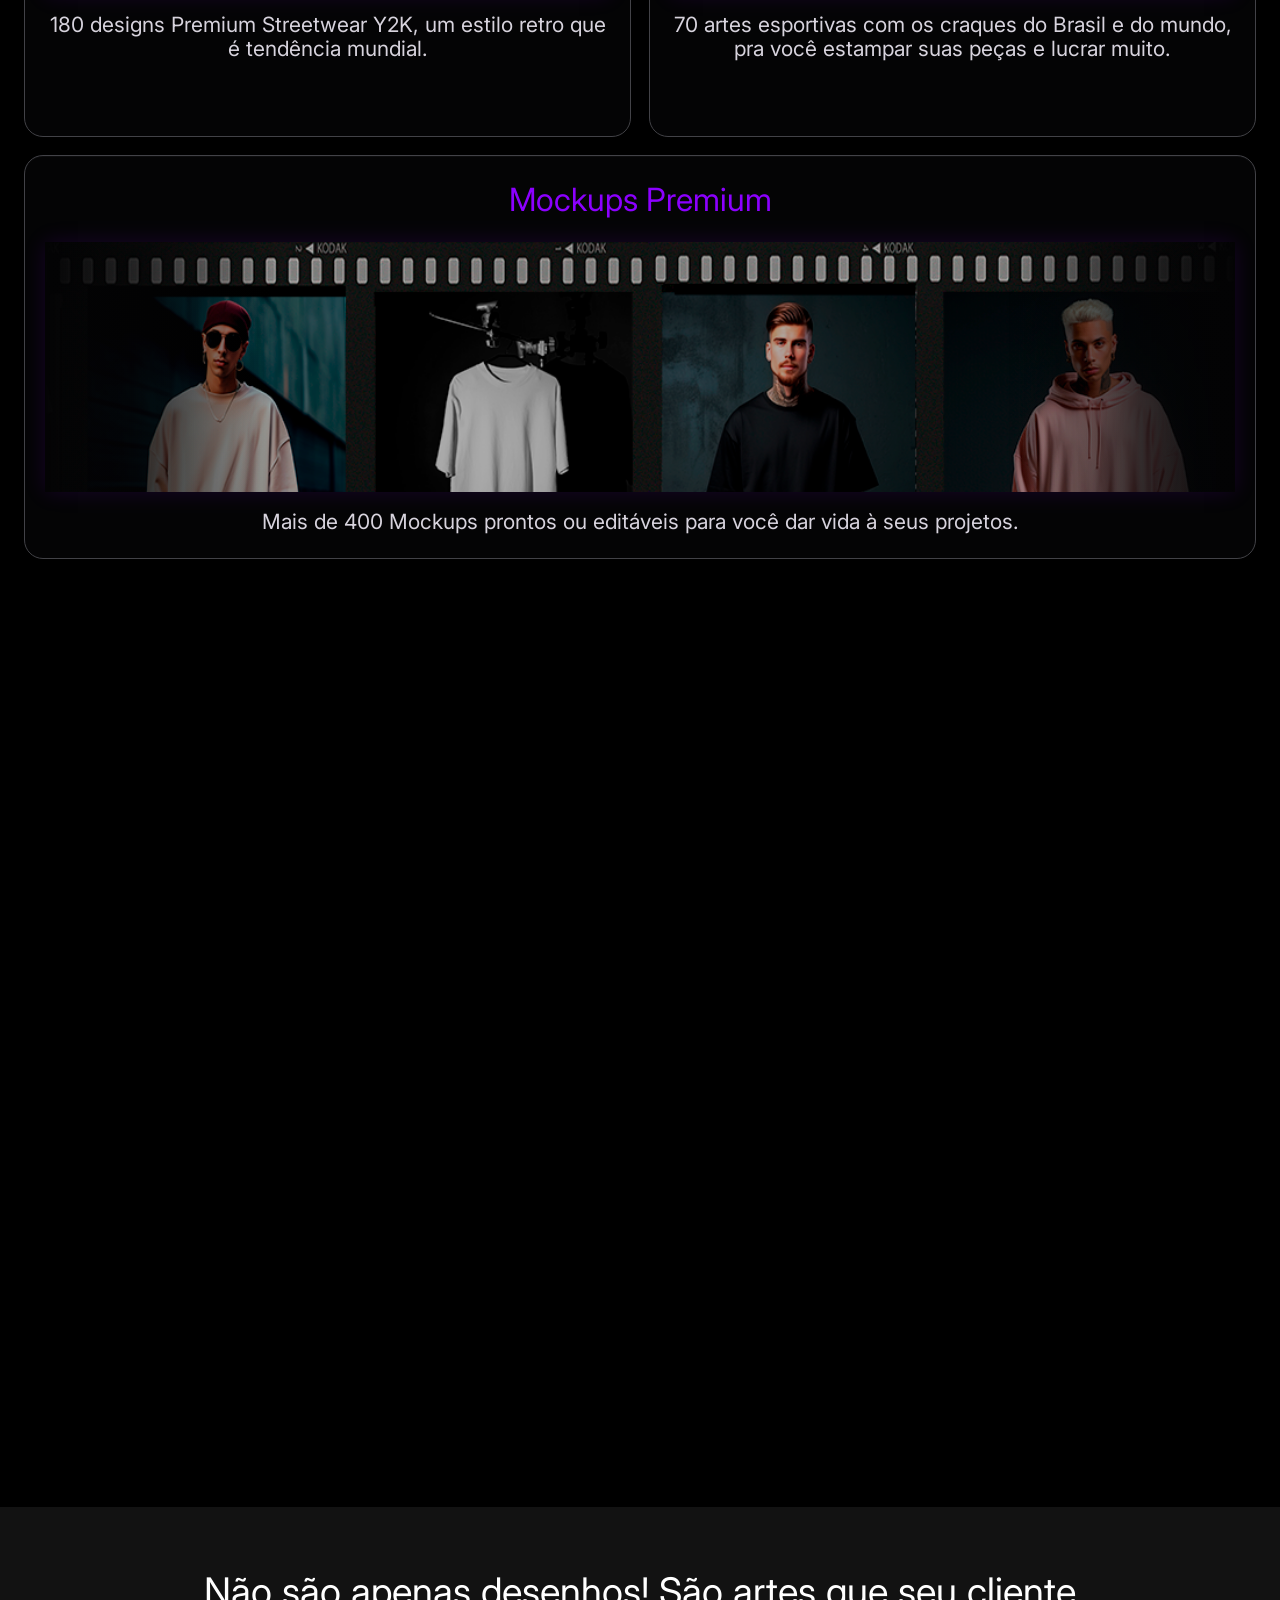
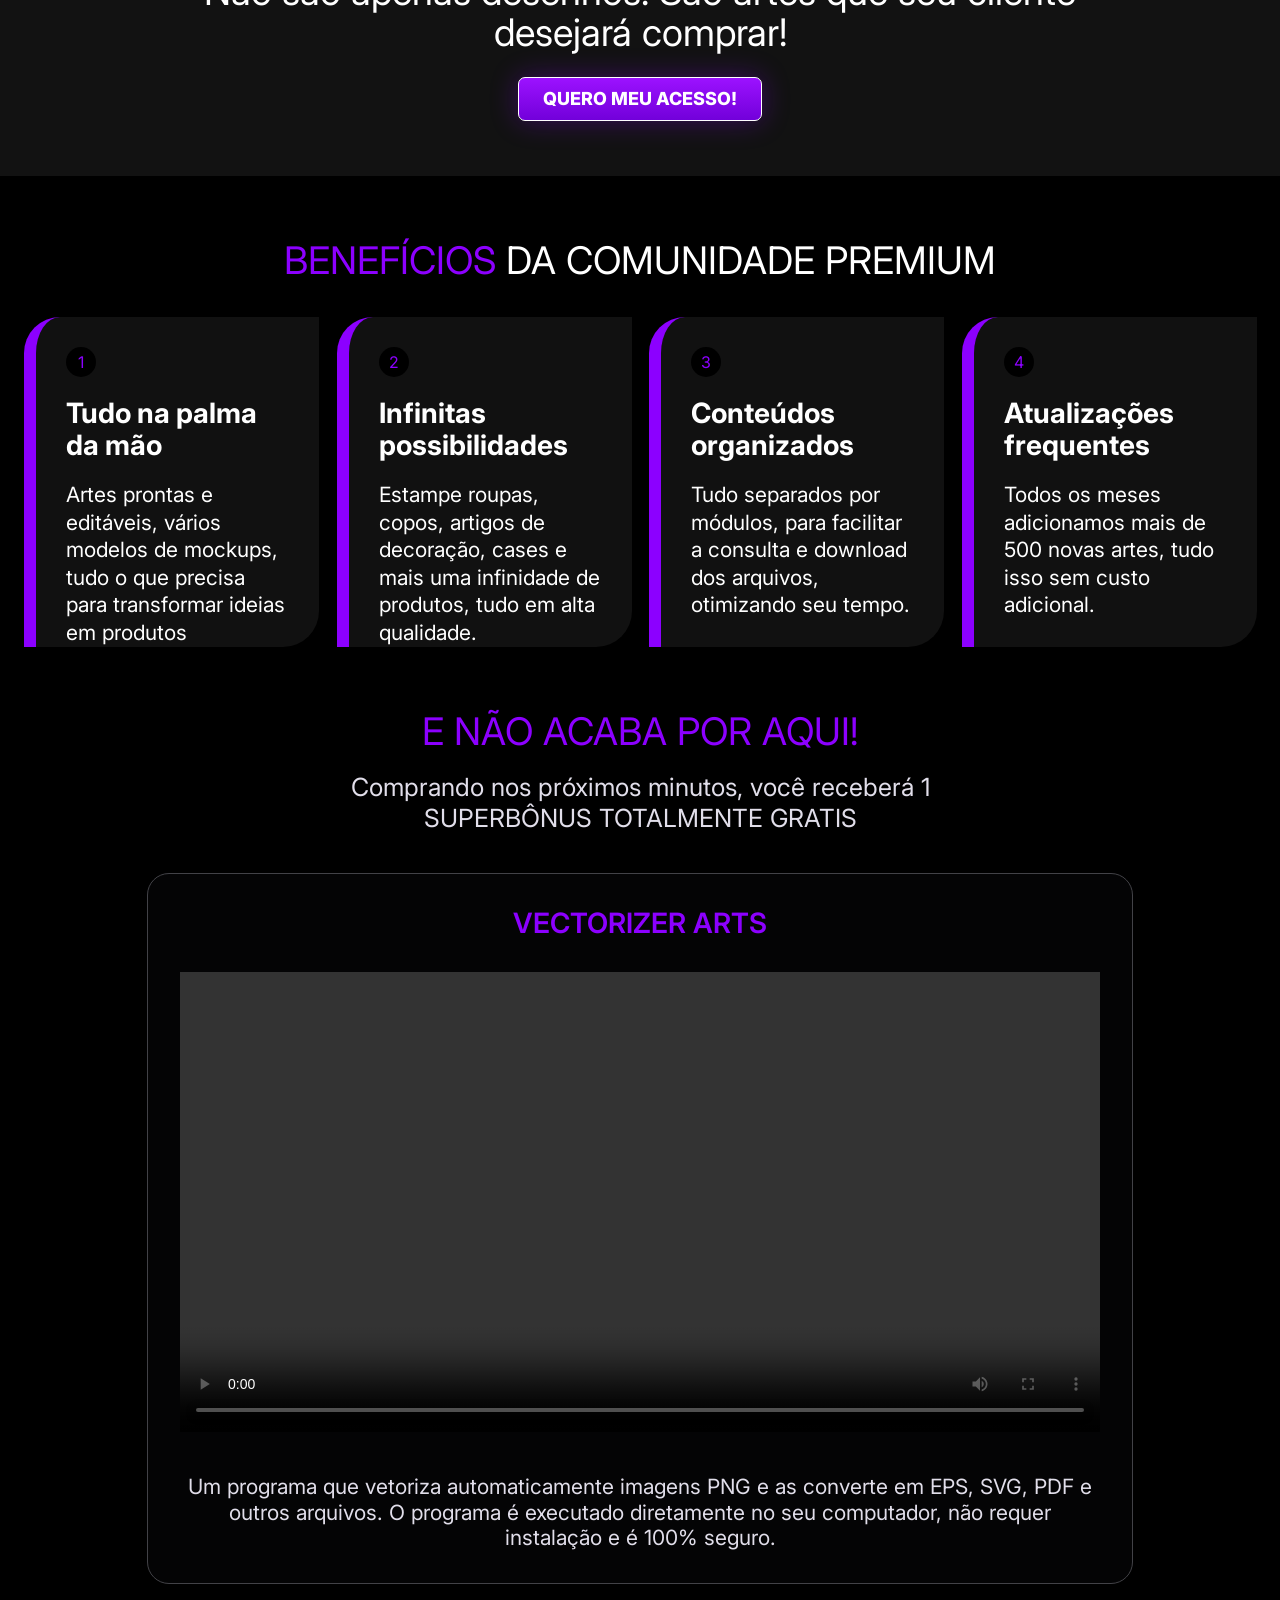
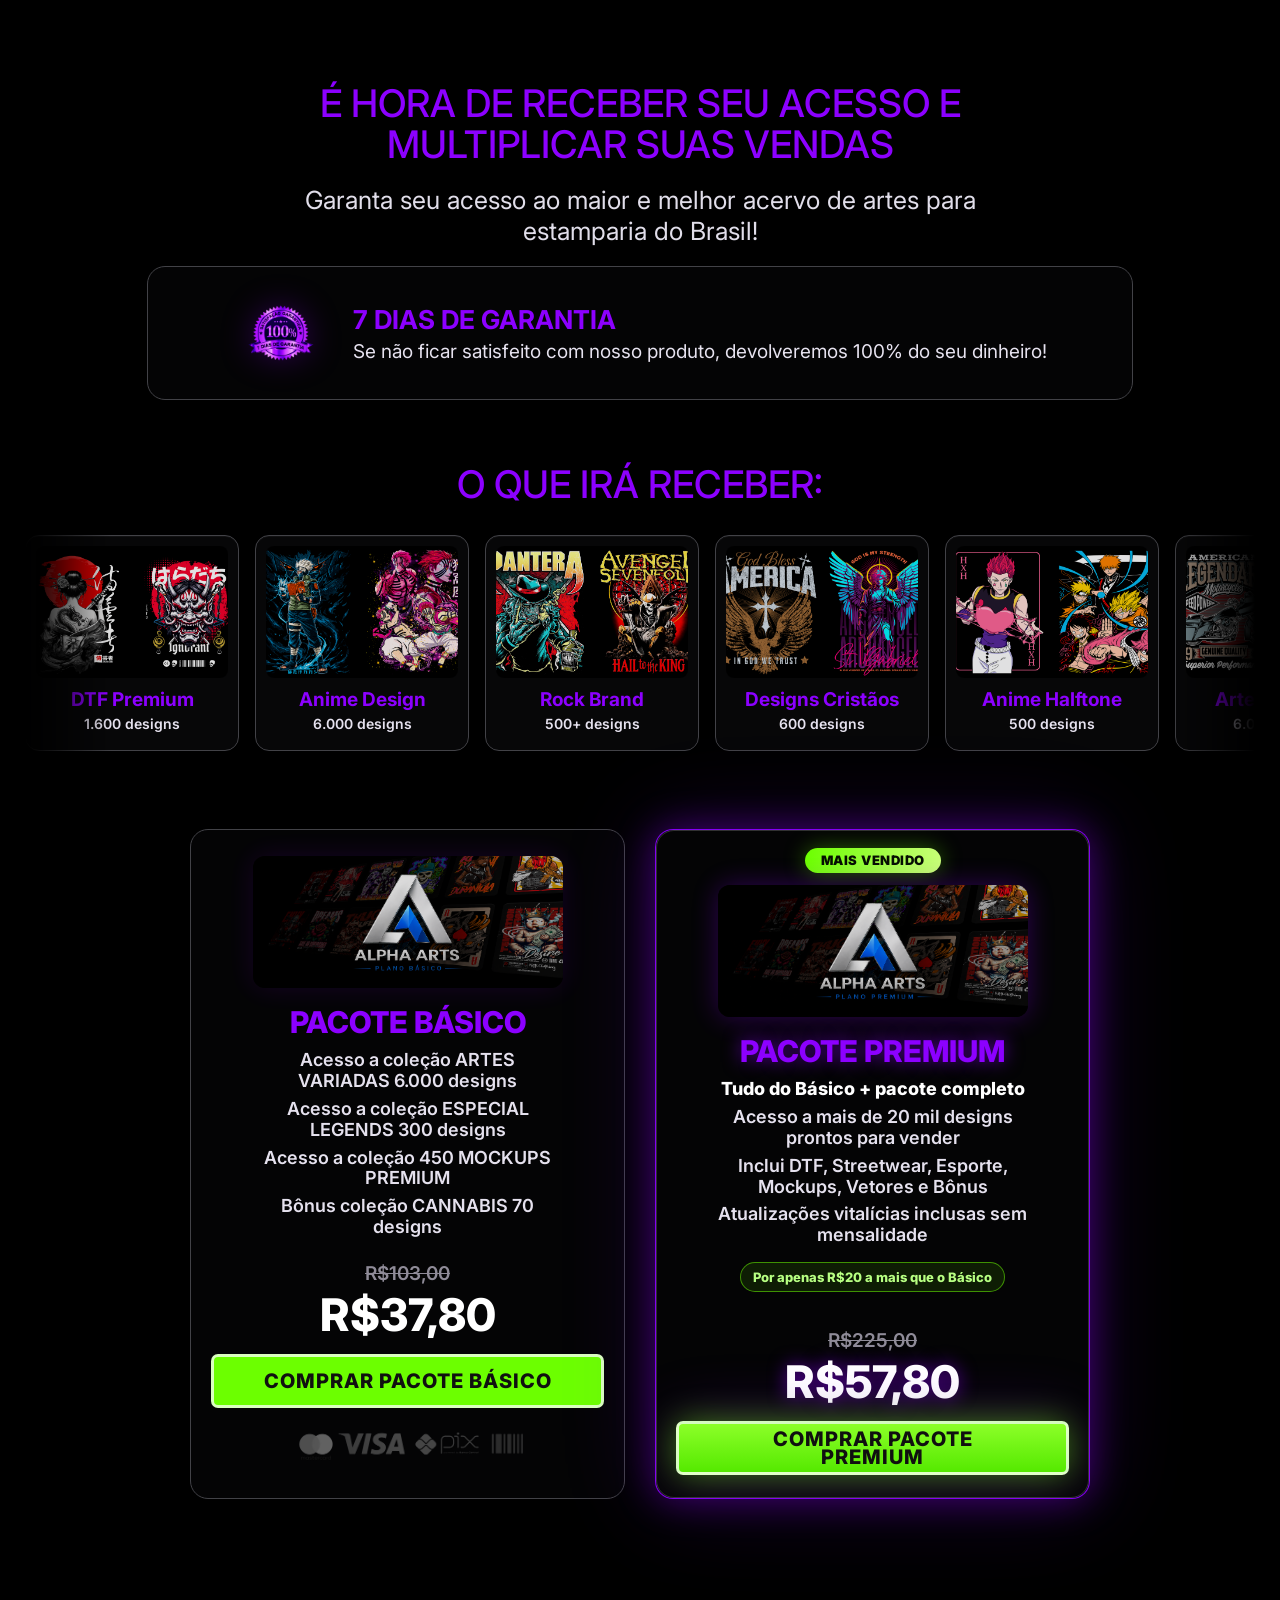
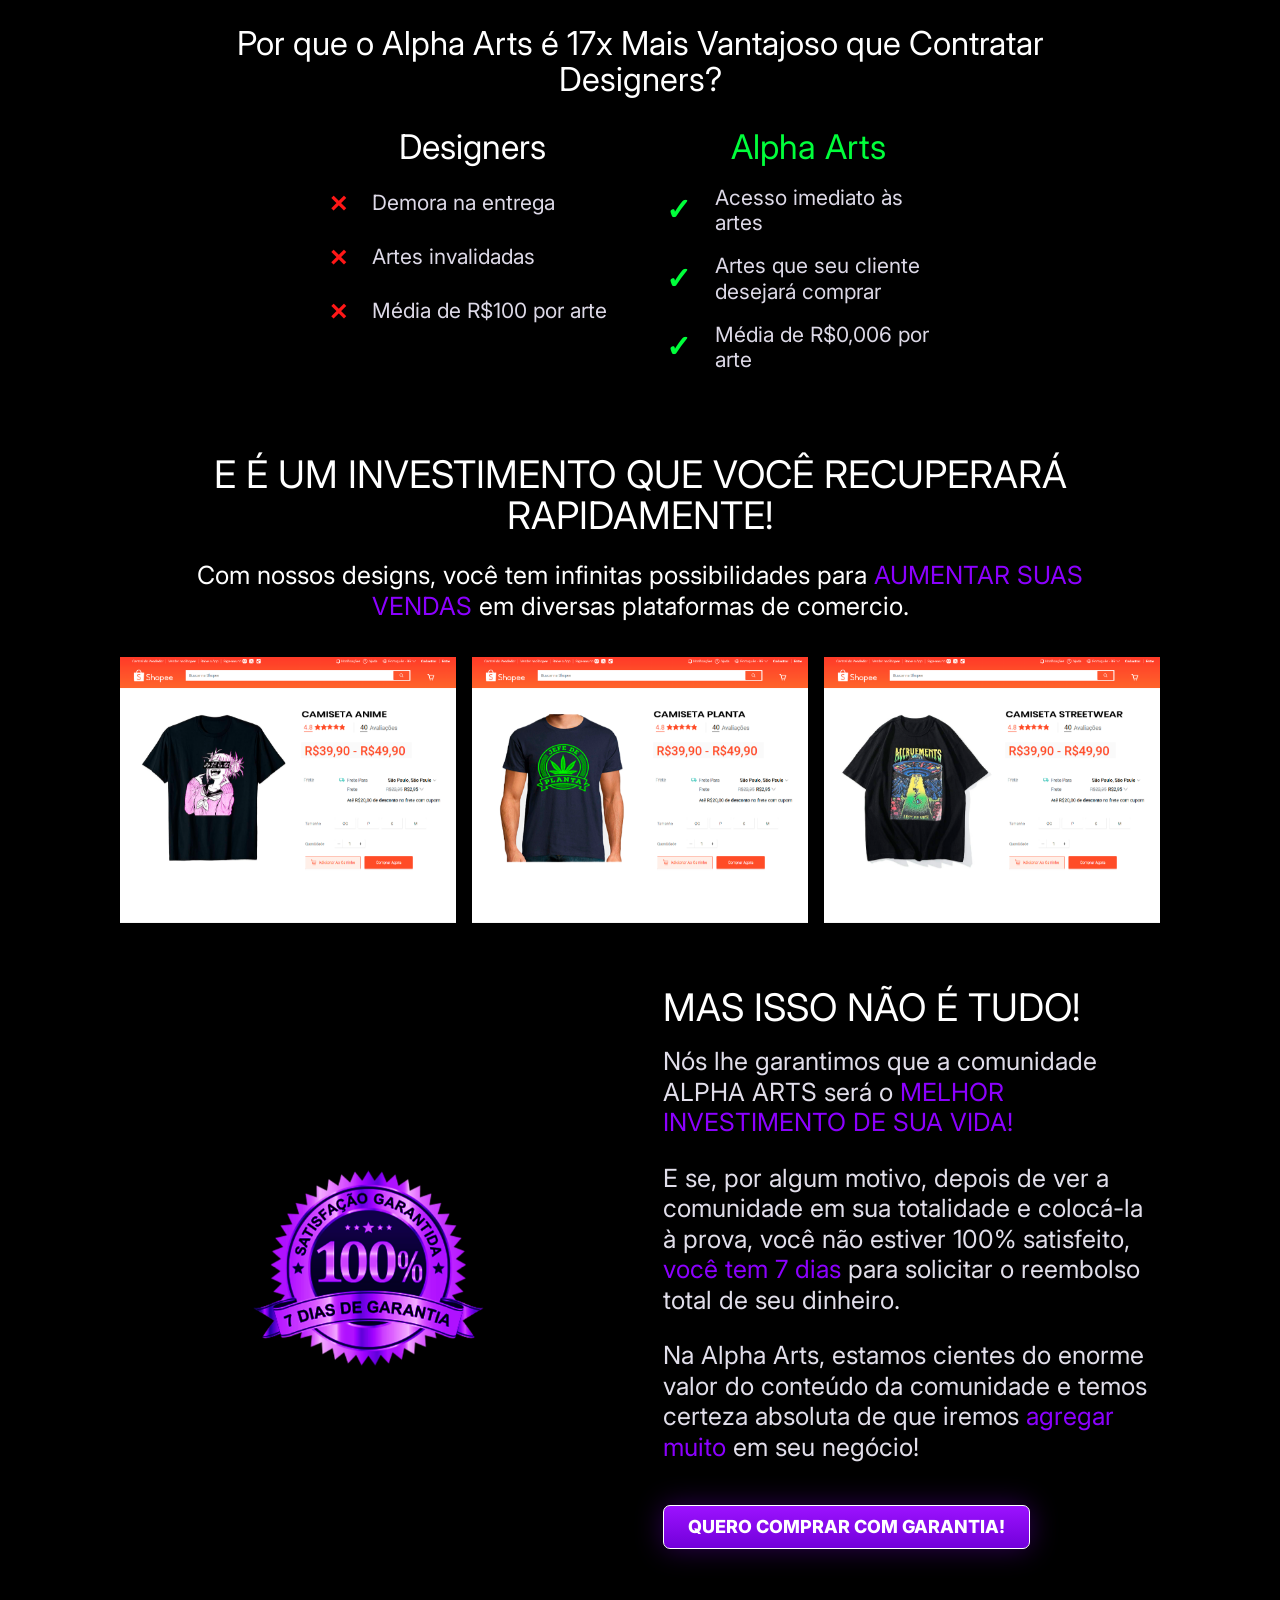
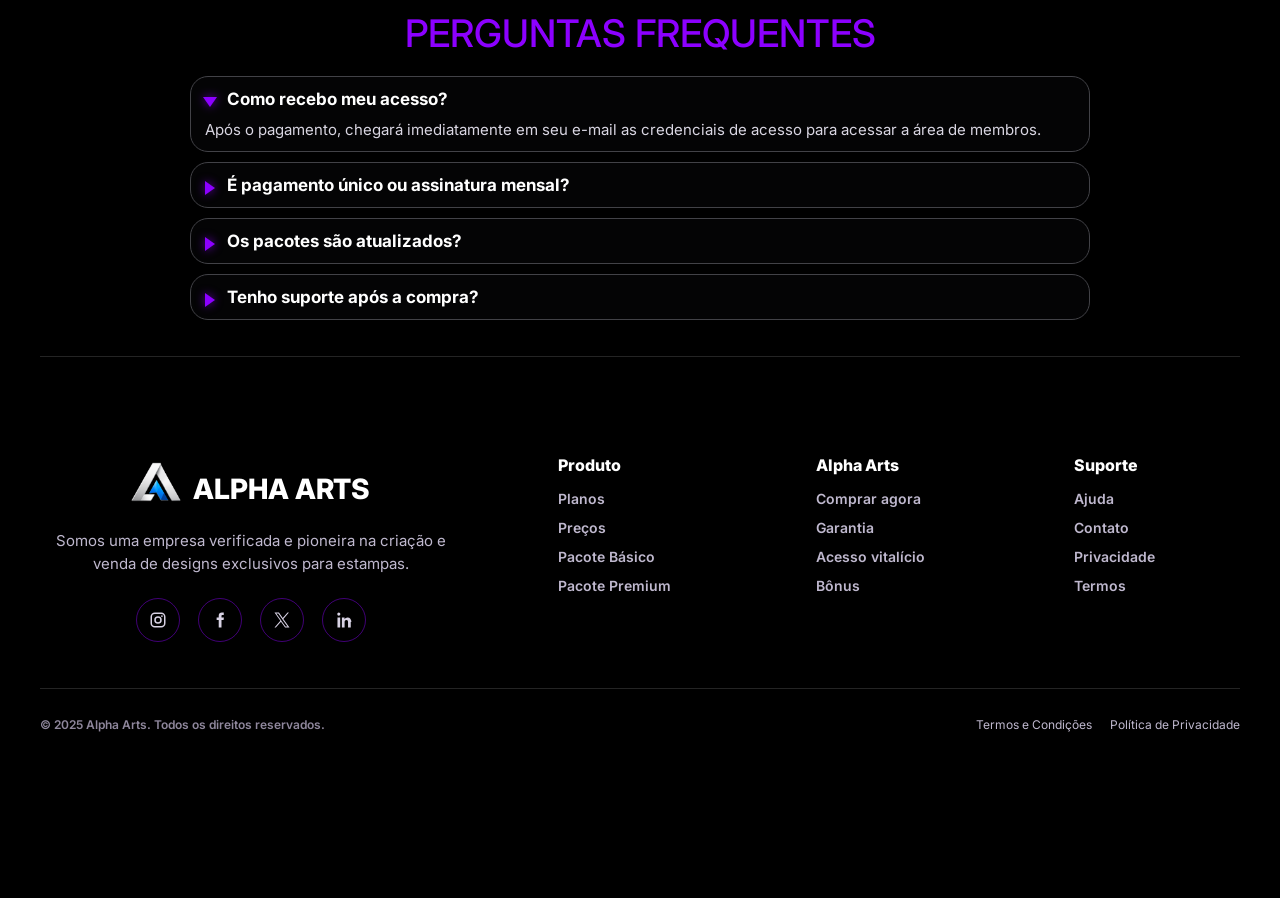
==== commit d51f3058: "Improve premium plan highlight" ====
--- a/index.html
+++ b/index.html
@@ -416,10 +416,14 @@
       </article>
 
       <article class="price-card featured premium-card" id="plano-premium">
+        <div class="plan-badge">MAIS VENDIDO</div>
         <img class="plan-image" src="plano-premium.png" alt="">
         <h3>PACOTE PREMIUM</h3>
-        <span>Acesso vitalício + bônus</span>
-        <p>Acesso completo a todas as coleções, bônus extras e atualizações vitalícias.</p>
+        <span class="premium-kicker">Tudo do Básico + pacote completo</span>
+        <p>Acesso a mais de 20 mil designs prontos para vender</p>
+        <p>Inclui DTF, Streetwear, Esporte, Mockups, Vetores e Bônus</p>
+        <p>Atualizações vitalícias inclusas sem mensalidade</p>
+        <div class="premium-upgrade">Por apenas R$20 a mais que o Básico</div>
         <p class="old-price">R$225,00</p>
         <p class="new-price">R$57,80</p>
         <a class="discount-btn premium-btn" data-checkout="premium" href="https://pay.cakto.com.br/qbfdnq8_907563">COMPRAR PACOTE<br>PREMIUM</a>
--- a/styles.css
+++ b/styles.css
@@ -798,8 +798,55 @@
 }
 
 .premium-card {
+  position: relative;
+  overflow: hidden;
   border-color: rgba(140, 0, 255, .95);
-  box-shadow: 0 0 34px rgba(140, 0, 255, .34), 0 0 90px rgba(140, 0, 255, .14);
+  background:
+    radial-gradient(circle at 50% 0%, rgba(140, 0, 255, .24), transparent 38%),
+    linear-gradient(180deg, rgba(18, 0, 32, .98), rgba(5, 5, 6, .98));
+  box-shadow: 0 0 34px rgba(140, 0, 255, .38), 0 0 110px rgba(140, 0, 255, .18);
+}
+
+.premium-card::before {
+  content: "";
+  position: absolute;
+  inset: 0;
+  pointer-events: none;
+  border-radius: inherit;
+  border: 1px solid rgba(255, 255, 255, .18);
+}
+
+.plan-badge {
+  width: max-content;
+  margin: -8px auto 14px;
+  padding: 7px 18px;
+  border-radius: 999px;
+  background: linear-gradient(90deg, #6cff00, #c8ff77);
+  color: #061000;
+  font-size: 14px;
+  line-height: 1;
+  font-weight: 900;
+  letter-spacing: .5px;
+  box-shadow: 0 0 22px rgba(108, 255, 0, .36);
+}
+
+.premium-kicker {
+  color: #fff !important;
+  font-weight: 800 !important;
+}
+
+.premium-upgrade {
+  width: max-content;
+  max-width: 100%;
+  margin: 12px auto 0;
+  padding: 8px 14px;
+  border: 1px solid rgba(108, 255, 0, .52);
+  border-radius: 999px;
+  background: rgba(108, 255, 0, .1);
+  color: #b7ff82;
+  font-size: 16px;
+  line-height: 1.1;
+  font-weight: 800;
 }
 
 .premium-card .plan-image {
@@ -814,7 +861,8 @@
 .premium-btn {
   min-height: 72px;
   line-height: .92;
-  box-shadow: 0 0 28px rgba(108, 255, 0, .38), 0 0 54px rgba(140, 0, 255, .24);
+  background: linear-gradient(180deg, #8cff28, #55e900);
+  box-shadow: 0 0 34px rgba(108, 255, 0, .46), 0 0 64px rgba(140, 0, 255, .28);
   animation: premiumButtonPulse 1.9s ease-in-out infinite;
 }
 
@@ -1039,7 +1087,7 @@
 }
 
 .price-card {
-  min-height: 640px;
+  min-height: 680px;
   padding: 22px 22px 30px;
 }
 
@@ -1095,7 +1143,8 @@
 }
 
 .premium-card {
-  transform: translateY(0);
+  min-height: 720px;
+  transform: translateY(-12px);
 }
 
 .compare-grid {
@@ -3349,8 +3398,8 @@
   }
 
   .price-card {
-    height: 520px;
-    min-height: 0;
+    height: auto;
+    min-height: 520px;
     padding: 18px 16px 22px;
   }
 
@@ -3384,6 +3433,18 @@
 
   .price-card .new-price {
     font-size: 34px;
+  }
+
+  .plan-badge {
+    margin-bottom: 12px;
+    padding: 6px 16px;
+    font-size: 13px;
+  }
+
+  .premium-upgrade {
+    margin-top: 9px;
+    padding: 7px 12px;
+    font-size: 13px;
   }
 
   .discount-btn {
@@ -4083,6 +4144,41 @@
   }
 }
 
+@media (max-width: 767px) {
+  .hero {
+    min-height: 540px;
+    padding-top: 72px;
+  }
+
+  .hero-dotted {
+    height: 640px;
+    opacity: .9;
+    mask-image: linear-gradient(180deg, #000 0%, #000 82%, transparent 96%);
+  }
+
+  .premium-strip {
+    position: relative;
+    z-index: 3;
+    min-height: 50px;
+    background: #8d00f5;
+    box-shadow: 0 -1px 0 #8d00f5, 0 1px 0 #8d00f5;
+  }
+
+  .premium-track {
+    min-height: 50px;
+  }
+
+  .premium-track img {
+    height: 31px;
+  }
+
+  .intro {
+    position: relative;
+    z-index: 2;
+    background: #000;
+  }
+}
+
 @media (prefers-reduced-motion: reduce) {
   *,
   *::before,
